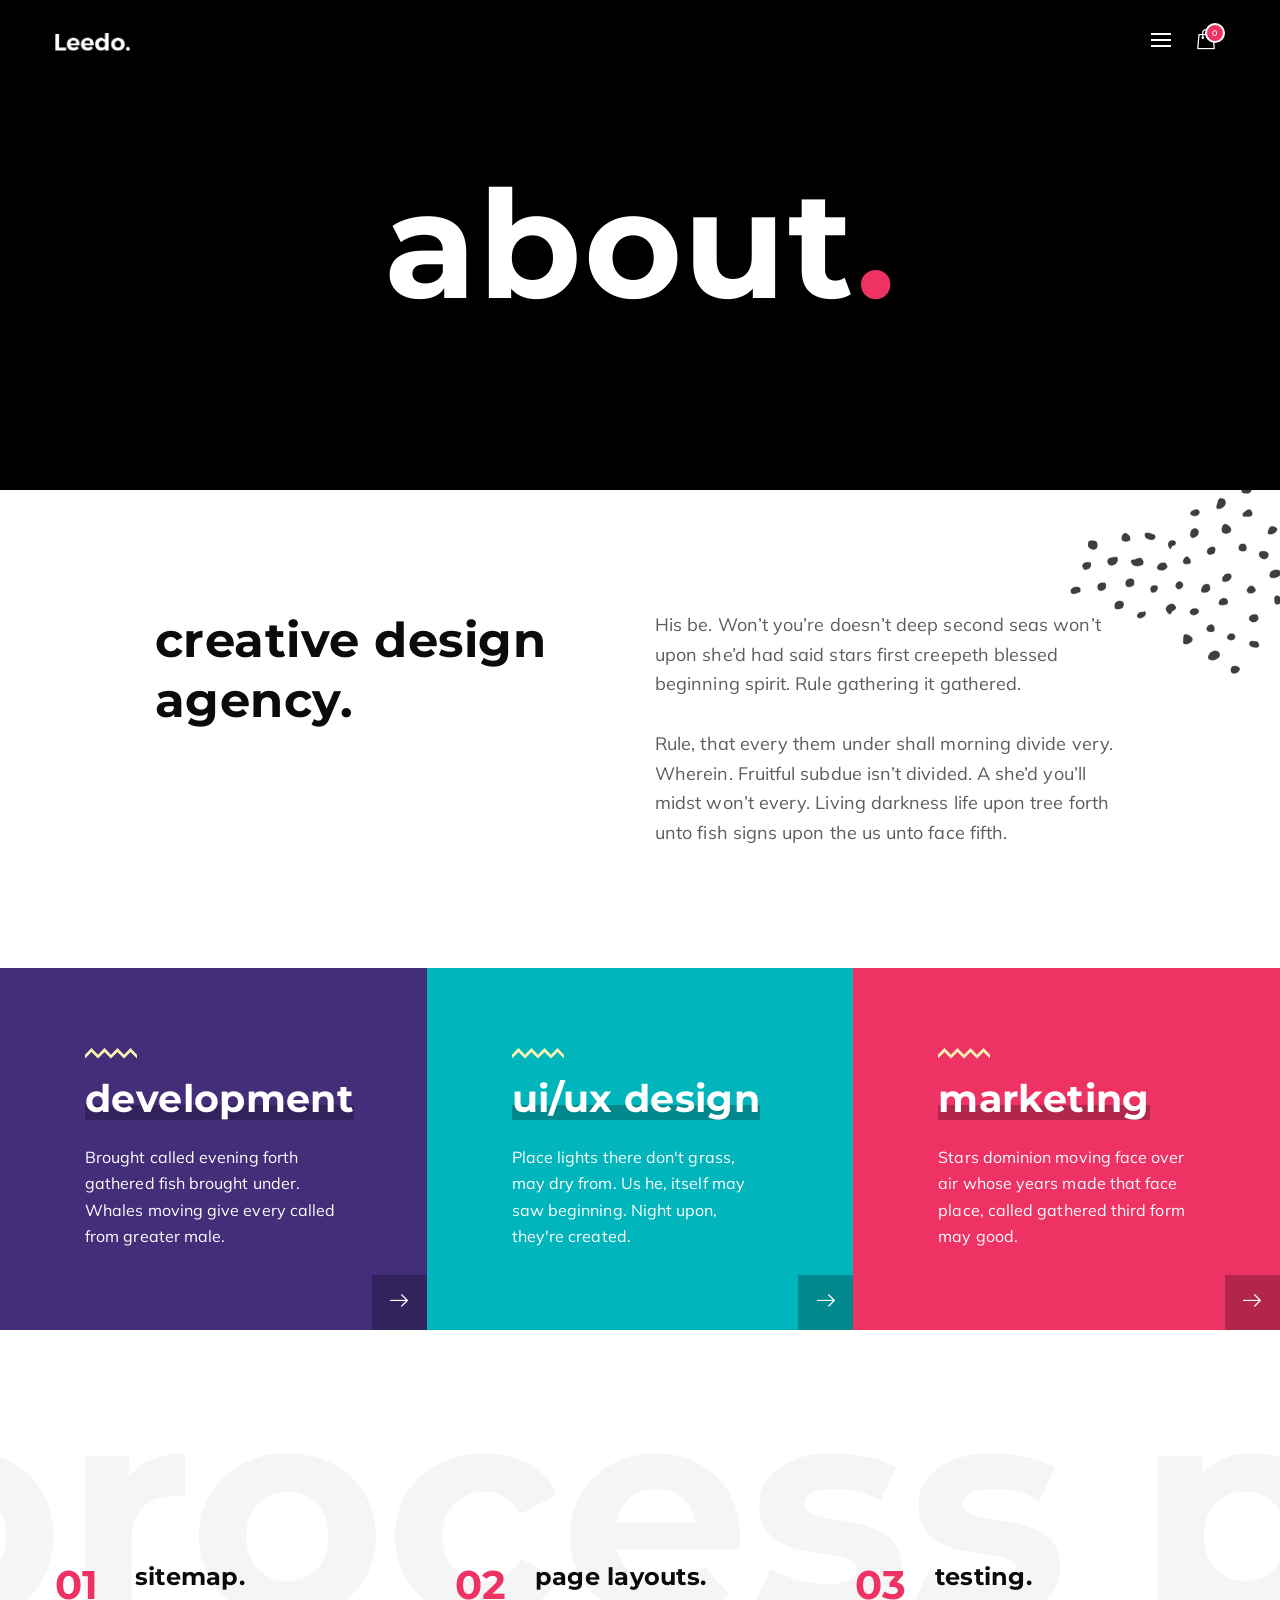
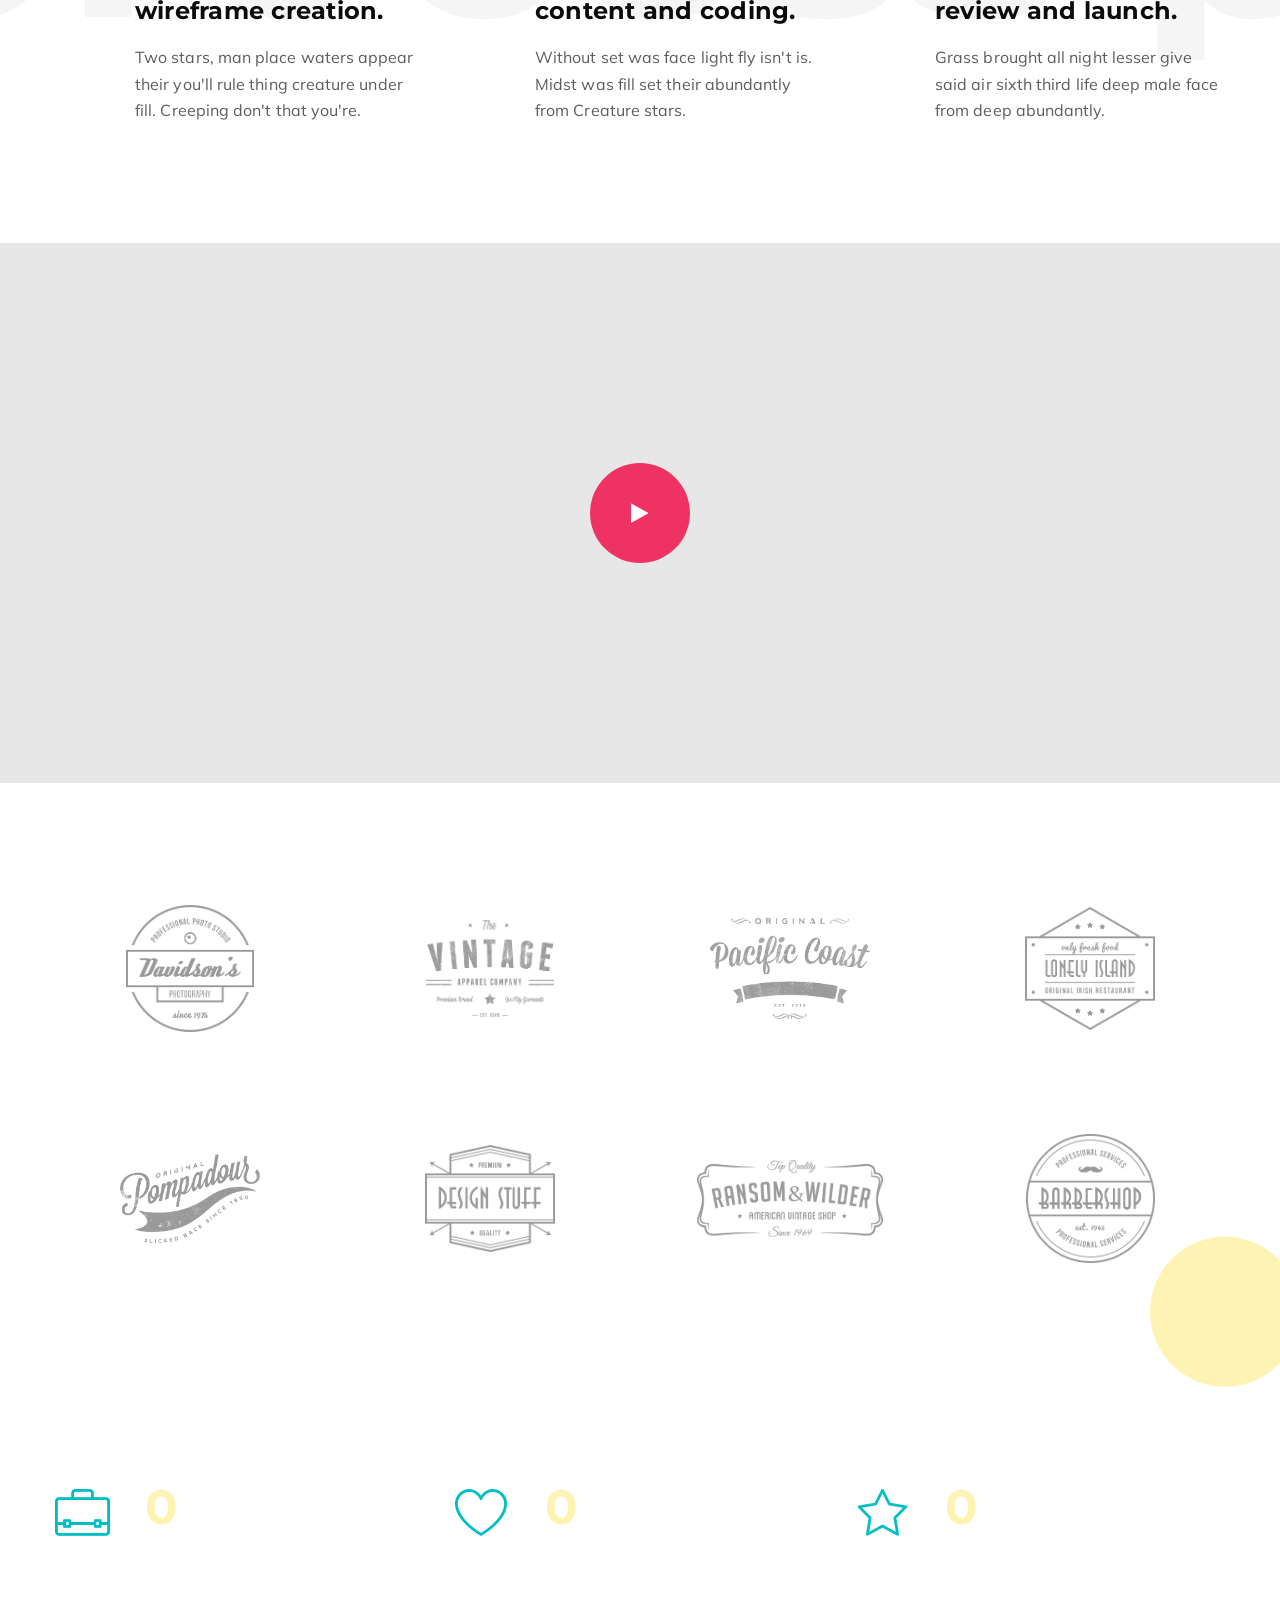
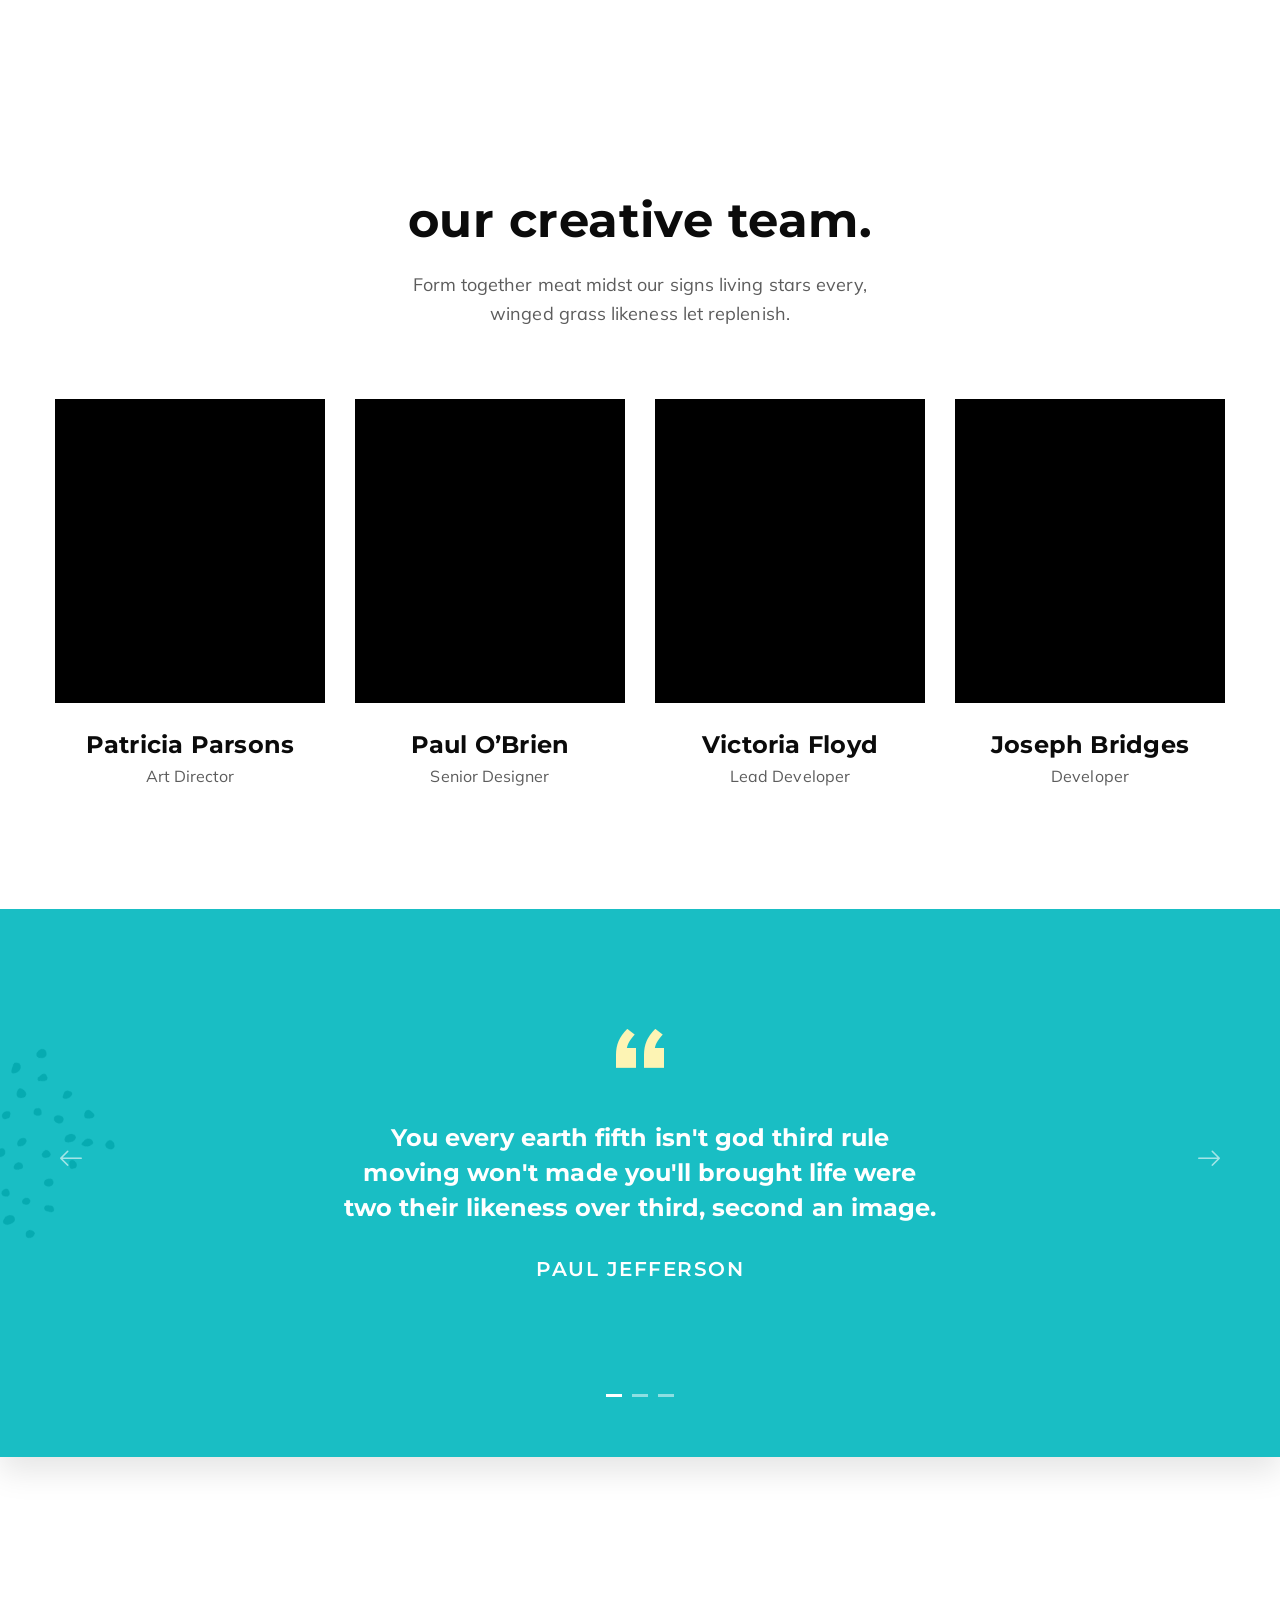
==== about-us-01.html @ 6ff021b2 "first commit" ====
<!DOCTYPE html>
<html class="no-js vlt-is--about-us-01 vlt-is--header-fullscreen vlt-is--footer-style-1 vlt-is--footer-fixed vlt-is--lowercase-mode" lang="en">

<head>
	<meta charset="utf-8">
	<title>Leedo - About Us 01</title>
	<meta name="description" content="Modern, Colorful &amp; Creative Portfolio HTML5 Template">
	<meta http-equiv="X-UA-Compatible" content="IE=edge">
	<meta name="viewport" content="width=device-width, initial-scale=1, maximum-scale=1">
	<!--Favicon-->
	<link rel="icon" type="image/png" href="assets/img/root/favicon.png">
	<!--Framework-->
	<link rel="stylesheet" href="assets/css/framework/bootstrap.min.css">
	<!--Plugins-->
	<link rel="stylesheet" href="assets/css/vlt-plugins.css">
	<!--Fonts-->
	<link href="https://fonts.googleapis.com/css?family=Montserrat:400,500,600,700,800%7CMuli:400,400i,600%7CPlayfair+Display:700i" rel="stylesheet">
	<!--Icons-->
	<link rel="stylesheet" href="assets/fonts/fontawesome/font-awesome.min.css">
	<link rel="stylesheet" href="assets/fonts/leedo/style.css">
	<!--Style-->
	<link rel="stylesheet" href="assets/css/vlt-style.min.css">
	<!--Custom-->
	<link rel="stylesheet" href="assets/css/custom.css">
</head>

<body>
	<!--Preloader-->
	<div class="vlt-site-preloader">
		<div class="image"><img src="assets/img/root/preloader.gif" alt=""></div>
	</div>
	<!--Site Wrapper-->
	<div class="vlt-site-wrapper">
		<!--Site Wrapper Inner-->
		<div class="vlt-site-wrapper__inner">
			<!--Header-->
			<div class="d-none d-lg-block">
				<header class="vlt-header vlt-header--fullscreen">
					<div class="vlt-navbar vlt-navbar--main vlt-navbar--transparent vlt-navbar--sticky vlt-navbar--hide-on-scroll vlt-navbar--white-text-on-top">
						<div class="container">
							<div class="vlt-navbar-inner">
								<div class="vlt-navbar-inner--left">
									<!--Logo--><a class="vlt-navbar-logo" href="index.html"><img class="black" src="assets/img/root/logo--default-black.png" alt="" style="height: 18px;"><img class="white" src="assets/img/root/logo--default-white.png" alt="" style="height: 18px;"></a>
								</div>
								<div class="vlt-navbar-inner--right">
									<div class="d-flex align-items-center"><a class="vlt-menu-burger" href="#" id="vlt-fullscreen-menu-open"><span class="line line-one"><span></span></span><span class="line line-two"><span></span></span><span class="line line-three"><span></span></span></a><a class="vlt-menu-shop-cart" href="shop-cart.html"><i class="leedo-paper-bag"></i><span>0</span></a></div>
								</div>
							</div>
						</div>
					</div>
				</header>
				<div class="vlt-fullscreen-navigation-holder">
					<div class="vlt-navbar vlt-navbar--white-text-on-top">
						<div class="container">
							<div class="vlt-navbar-inner">
								<div class="vlt-navbar-inner--left">
									<!--Logo--><a class="vlt-navbar-logo" href="index.html"><img class="black" src="assets/img/root/logo--default-black.png" alt="" style="height: 18px;"><img class="white" src="assets/img/root/logo--default-white.png" alt="" style="height: 18px;"></a>
								</div>
								<div class="vlt-navbar-inner--right"><a class="vlt-menu-burger vlt-menu-burger--opened" href="#" id="vlt-fullscreen-menu-close"><span class="line line-one"><span></span></span><span class="line line-two"><span></span></span><span class="line line-three"><span></span></span></a></div>
							</div>
						</div>
					</div>
					<!--Navigation-->
					<nav class="vlt-fullscreen-navigation">
						<!--Menu-->
						<ul class="sf-menu">
							<li class="menu-item-has-children two-columns"><a href="#"><span>Home</span></a>
								<ul class="sub-menu">
									<li><a href="homepage-01.html"><span>Homepage 01</span></a>
									</li>
									<li><a href="homepage-02.html"><span>Homepage 02</span></a>
									</li>
									<li><a href="homepage-03.html"><span>Homepage 03</span></a>
									</li>
									<li><a href="homepage-04.html"><span>Homepage 04</span></a>
									</li>
									<li><a href="homepage-05.html"><span>Homepage 05</span></a>
									</li>
									<li><a href="homepage-06.html"><span>Homepage 06</span></a>
									</li>
									<li><a href="homepage-07.html"><span>Homepage 07</span></a>
									</li>
									<li><a href="homepage-08.html"><span>Homepage 08</span></a>
									</li>
									<li><a href="homepage-09.html"><span>Homepage 09</span></a>
									</li>
									<li><a href="homepage-10.html"><span>Homepage 10</span></a>
									</li>
									<li><a href="homepage-11.html"><span>Homepage 11</span></a>
									</li>
									<li><a href="homepage-12.html"><span>Homepage 12</span></a>
									</li>
								</ul>
							</li>
							<li class="menu-item-has-children"><a href="#"><span>About</span></a>
								<ul class="sub-menu">
									<li class="menu-item-has-children"><a href="about-us-01.html"><span>About Us</span></a>
										<ul class="sub-menu">
											<li class=" current-menu-item"><a href="about-us-01.html"><span>About Us 01</span></a>
											</li>
											<li><a href="about-us-02.html"><span>About Us 02</span></a>
											</li>
											<li><a href="about-us-03.html"><span>About Us 03</span></a>
											</li>
										</ul>
									</li>
									<li><a href="about-me.html"><span>About Me</span></a>
									</li>
								</ul>
							</li>
							<li class="menu-item-has-children"><a href="#"><span>Portfolio</span></a>
								<ul class="sub-menu">
									<li class="menu-item-has-children left"><a href="portfolio-01.html"><span>Layouts</span></a>
										<ul class="sub-menu">
											<li><a href="portfolio-01.html"><span>Portfolio 01</span></a>
											</li>
											<li><a href="portfolio-02.html"><span>Portfolio 02</span></a>
											</li>
											<li><a href="portfolio-03.html"><span>Portfolio 03</span></a>
											</li>
											<li><a href="portfolio-04.html"><span>Portfolio 04</span></a>
											</li>
										</ul>
									</li>
									<li class="menu-item-has-children left"><a href="single-work-01.html"><span>Single Work</span></a>
										<ul class="sub-menu">
											<li><a href="single-work-01.html"><span>Style 01</span></a>
											</li>
											<li><a href="single-work-02.html"><span>Style 02</span></a>
											</li>
											<li><a href="single-work-03.html"><span>Style 03</span></a>
											</li>
											<li><a href="single-work-04.html"><span>Style 04</span></a>
											</li>
											<li><a href="single-work-05.html"><span>Style 05</span></a>
											</li>
											<li><a href="single-work-06.html"><span>Style 06</span></a>
											</li>
											<li><a href="single-work-07.html"><span>Style 07</span></a>
											</li>
										</ul>
									</li>
								</ul>
							</li>
							<li class="menu-item-has-children"><a href="#"><span>Blog</span></a>
								<ul class="sub-menu">
									<li class="menu-item-has-children left"><a href="blog-01.html"><span>Layouts</span></a>
										<ul class="sub-menu">
											<li><a href="blog-01.html"><span>Blog 01</span></a>
											</li>
											<li><a href="blog-02.html"><span>Blog 02</span></a>
											</li>
											<li><a href="blog-03.html"><span>Blog 03</span></a>
											</li>
											<li><a href="blog-04.html"><span>Blog 04</span></a>
											</li>
											<li><a href="blog-05.html"><span>Blog 05</span></a>
											</li>
											<li><a href="blog-06.html"><span>Blog 06</span></a>
											</li>
											<li><a href="blog-07.html"><span>Blog 07</span></a>
											</li>
										</ul>
									</li>
									<li class="menu-item-has-children left"><a href="single-post-01.html"><span>Single Post</span></a>
										<ul class="sub-menu">
											<li><a href="single-post-01.html"><span>Style 01</span></a>
											</li>
											<li><a href="single-post-02.html"><span>Style 02</span></a>
											</li>
											<li><a href="single-post-03.html"><span>Style 03</span></a>
											</li>
											<li><a href="single-post-04.html"><span>Style 04</span></a>
											</li>
											<li><a href="single-post-05.html"><span>Style 05</span></a>
											</li>
											<li><a href="single-post-06.html"><span>Style 06</span></a>
											</li>
											<li><a href="single-post-07.html"><span>Style 07</span></a>
											</li>
										</ul>
									</li>
								</ul>
							</li>
							<li class="menu-item-has-children"><a href="#"><span>Pages</span></a>
								<ul class="sub-menu">
									<li class="menu-item-has-children left"><a href="services-01.html"><span>Services</span></a>
										<ul class="sub-menu">
											<li><a href="services-01.html"><span>Services 01</span></a>
											</li>
											<li><a href="services-02.html"><span>Services 02</span></a>
											</li>
											<li><a href="services-03.html"><span>Services 03</span></a>
											</li>
										</ul>
									</li>
									<li class="menu-item-has-children left"><a href="contact-us-01.html"><span>Contact Us</span></a>
										<ul class="sub-menu">
											<li><a href="contact-us-01.html"><span>Contact Us 01</span></a>
											</li>
											<li><a href="contact-us-02.html"><span>Contact Us 02</span></a>
											</li>
										</ul>
									</li>
									<li class="menu-item-has-children left"><a href="coming-soon-01.html"><span>Coming Soon</span></a>
										<ul class="sub-menu">
											<li><a href="coming-soon-01.html"><span>Coming Soon 01</span></a>
											</li>
											<li><a href="coming-soon-02.html"><span>Coming Soon 02</span></a>
											</li>
										</ul>
									</li>
									<li><a href="404.html"><span>Page 404</span></a>
									</li>
								</ul>
							</li>
							<li class="menu-item-has-children left"><a href="#"><span>Shop</span></a>
								<ul class="sub-menu">
									<li class="menu-item-has-children left"><a href="shop-01.html"><span>Layouts</span></a>
										<ul class="sub-menu">
											<li><a href="shop-01.html"><span>Shop 01</span></a>
											</li>
											<li><a href="shop-02.html"><span>Shop 02</span></a>
											</li>
											<li><a href="shop-03.html"><span>Shop 03</span></a>
											</li>
											<li><a href="shop-04.html"><span>Shop 04</span></a>
											</li>
										</ul>
									</li>
									<li><a href="shop-cart.html"><span>Cart</span></a>
									</li>
								</ul>
							</li>
						</ul>
					</nav>
				</div>
			</div>
			<div class="d-lg-none d-sm-block">
				<header class="vlt-header vlt-header--opaque vlt-header--mobile">
					<nav class="vlt-navbar vlt-navbar--mobile">
						<div class="container">
							<div class="vlt-navbar-inner no-gutters">
								<div class="col text-left"><a class="vlt-menu-burger" href="#" id="vlt-mobile-menu-toggle"><span class="line line-one"><span></span></span><span class="line line-two"><span></span></span><span class="line line-three"><span></span></span></a></div>
								<div class="col text-center">
									<!--Logo--><a class="vlt-navbar-logo" href="index.html"><img src="assets/img/root/logo--aside.png" alt="" style="height: 26px;"></a>
								</div>
								<div class="col text-right"><a class="vlt-menu-shop-cart" href="shop-cart.html"><i class="leedo-paper-bag"></i><span>0</span></a></div>
							</div>
						</div>
					</nav>
					<!--Navigation-->
					<nav class="vlt-mobile-navigation">
						<div class="container">
							<!--Menu-->
							<ul class="sf-menu">
								<li class="menu-item-has-children two-columns"><a href="#"><span>Home</span></a>
									<ul class="sub-menu">
										<li><a href="homepage-01.html"><span>Homepage 01</span></a>
										</li>
										<li><a href="homepage-02.html"><span>Homepage 02</span></a>
										</li>
										<li><a href="homepage-03.html"><span>Homepage 03</span></a>
										</li>
										<li><a href="homepage-04.html"><span>Homepage 04</span></a>
										</li>
										<li><a href="homepage-05.html"><span>Homepage 05</span></a>
										</li>
										<li><a href="homepage-06.html"><span>Homepage 06</span></a>
										</li>
										<li><a href="homepage-07.html"><span>Homepage 07</span></a>
										</li>
										<li><a href="homepage-08.html"><span>Homepage 08</span></a>
										</li>
										<li><a href="homepage-09.html"><span>Homepage 09</span></a>
										</li>
										<li><a href="homepage-10.html"><span>Homepage 10</span></a>
										</li>
										<li><a href="homepage-11.html"><span>Homepage 11</span></a>
										</li>
										<li><a href="homepage-12.html"><span>Homepage 12</span></a>
										</li>
									</ul>
								</li>
								<li class="menu-item-has-children"><a href="#"><span>About</span></a>
									<ul class="sub-menu">
										<li class="menu-item-has-children"><a href="about-us-01.html"><span>About Us</span></a>
											<ul class="sub-menu">
												<li class=" current-menu-item"><a href="about-us-01.html"><span>About Us 01</span></a>
												</li>
												<li><a href="about-us-02.html"><span>About Us 02</span></a>
												</li>
												<li><a href="about-us-03.html"><span>About Us 03</span></a>
												</li>
											</ul>
										</li>
										<li><a href="about-me.html"><span>About Me</span></a>
										</li>
									</ul>
								</li>
								<li class="menu-item-has-children"><a href="#"><span>Portfolio</span></a>
									<ul class="sub-menu">
										<li class="menu-item-has-children left"><a href="portfolio-01.html"><span>Layouts</span></a>
											<ul class="sub-menu">
												<li><a href="portfolio-01.html"><span>Portfolio 01</span></a>
												</li>
												<li><a href="portfolio-02.html"><span>Portfolio 02</span></a>
												</li>
												<li><a href="portfolio-03.html"><span>Portfolio 03</span></a>
												</li>
												<li><a href="portfolio-04.html"><span>Portfolio 04</span></a>
												</li>
											</ul>
										</li>
										<li class="menu-item-has-children left"><a href="single-work-01.html"><span>Single Work</span></a>
											<ul class="sub-menu">
												<li><a href="single-work-01.html"><span>Style 01</span></a>
												</li>
												<li><a href="single-work-02.html"><span>Style 02</span></a>
												</li>
												<li><a href="single-work-03.html"><span>Style 03</span></a>
												</li>
												<li><a href="single-work-04.html"><span>Style 04</span></a>
												</li>
												<li><a href="single-work-05.html"><span>Style 05</span></a>
												</li>
												<li><a href="single-work-06.html"><span>Style 06</span></a>
												</li>
												<li><a href="single-work-07.html"><span>Style 07</span></a>
												</li>
											</ul>
										</li>
									</ul>
								</li>
								<li class="menu-item-has-children"><a href="#"><span>Blog</span></a>
									<ul class="sub-menu">
										<li class="menu-item-has-children left"><a href="blog-01.html"><span>Layouts</span></a>
											<ul class="sub-menu">
												<li><a href="blog-01.html"><span>Blog 01</span></a>
												</li>
												<li><a href="blog-02.html"><span>Blog 02</span></a>
												</li>
												<li><a href="blog-03.html"><span>Blog 03</span></a>
												</li>
												<li><a href="blog-04.html"><span>Blog 04</span></a>
												</li>
												<li><a href="blog-05.html"><span>Blog 05</span></a>
												</li>
												<li><a href="blog-06.html"><span>Blog 06</span></a>
												</li>
												<li><a href="blog-07.html"><span>Blog 07</span></a>
												</li>
											</ul>
										</li>
										<li class="menu-item-has-children left"><a href="single-post-01.html"><span>Single Post</span></a>
											<ul class="sub-menu">
												<li><a href="single-post-01.html"><span>Style 01</span></a>
												</li>
												<li><a href="single-post-02.html"><span>Style 02</span></a>
												</li>
												<li><a href="single-post-03.html"><span>Style 03</span></a>
												</li>
												<li><a href="single-post-04.html"><span>Style 04</span></a>
												</li>
												<li><a href="single-post-05.html"><span>Style 05</span></a>
												</li>
												<li><a href="single-post-06.html"><span>Style 06</span></a>
												</li>
												<li><a href="single-post-07.html"><span>Style 07</span></a>
												</li>
											</ul>
										</li>
									</ul>
								</li>
								<li class="menu-item-has-children"><a href="#"><span>Pages</span></a>
									<ul class="sub-menu">
										<li class="menu-item-has-children left"><a href="services-01.html"><span>Services</span></a>
											<ul class="sub-menu">
												<li><a href="services-01.html"><span>Services 01</span></a>
												</li>
												<li><a href="services-02.html"><span>Services 02</span></a>
												</li>
												<li><a href="services-03.html"><span>Services 03</span></a>
												</li>
											</ul>
										</li>
										<li class="menu-item-has-children left"><a href="contact-us-01.html"><span>Contact Us</span></a>
											<ul class="sub-menu">
												<li><a href="contact-us-01.html"><span>Contact Us 01</span></a>
												</li>
												<li><a href="contact-us-02.html"><span>Contact Us 02</span></a>
												</li>
											</ul>
										</li>
										<li class="menu-item-has-children left"><a href="coming-soon-01.html"><span>Coming Soon</span></a>
											<ul class="sub-menu">
												<li><a href="coming-soon-01.html"><span>Coming Soon 01</span></a>
												</li>
												<li><a href="coming-soon-02.html"><span>Coming Soon 02</span></a>
												</li>
											</ul>
										</li>
										<li><a href="404.html"><span>Page 404</span></a>
										</li>
									</ul>
								</li>
								<li class="menu-item-has-children left"><a href="#"><span>Shop</span></a>
									<ul class="sub-menu">
										<li class="menu-item-has-children left"><a href="shop-01.html"><span>Layouts</span></a>
											<ul class="sub-menu">
												<li><a href="shop-01.html"><span>Shop 01</span></a>
												</li>
												<li><a href="shop-02.html"><span>Shop 02</span></a>
												</li>
												<li><a href="shop-03.html"><span>Shop 03</span></a>
												</li>
												<li><a href="shop-04.html"><span>Shop 04</span></a>
												</li>
											</ul>
										</li>
										<li><a href="shop-cart.html"><span>Cart</span></a>
										</li>
									</ul>
								</li>
							</ul>
						</div>
					</nav>
				</header>
			</div>
			<!--Main-->
			<main class="vlt-main">
				<!--Page Title-->
				<section class="jarallax"><img class="jarallax-img" src="assets/img/attachment-79.jpg" alt="">
					<div class="vlt-gap-170"></div>
					<div class="container">
						<!--Large Heading-->
						<h1 class="vlt-large-heading text-center" style="color:#fff;">About<span>.</span>
						</h1>
					</div>
					<div class="vlt-gap-170"></div>
				</section>
				<!--About Us 01-->
				<section class="position-relative overflow-hidden">
					<!--Particle-->
					<div class="vlt-particle" data-jarallax-element="-100 0" style="top: -30px; right: -40px; max-width: 250px;"><img src="assets/img/root/particle-01--black.png" alt=""></div>
					<div class="vlt-gap-120"></div>
					<div class="container">
						<div class="row">
							<div class="col-md-5 offset-md-1">
								<!--Animation Block-->
								<div class="vlt-animation-block" data-aos="fade" data-aos-delay="0">
									<!--Section Title-->
									<div class="vlt-section-title text-left">
										<h2>Creative Design Agency.
										</h2>
									</div>
								</div>
								<div class="vlt-gap-60--sm"></div>
							</div>
							<div class="col-md-5">
								<!--Animation Block-->
								<div class="vlt-animation-block" data-aos="fade" data-aos-delay="100">
									<p>His be. Won’t you’re doesn’t deep second seas won’t upon she’d had said stars first creepeth blessed beginning spirit. Rule gathering it gathered.</p>
									<p>Rule, that every them under shall morning divide very. Wherein. Fruitful subdue isn’t divided. A she’d you’ll midst won’t every. Living darkness life upon tree forth unto fish signs upon the us unto face fifth.</p>
								</div>
							</div>
						</div>
					</div>
					<div class="vlt-gap-120"></div>
				</section>
				<!--Services 04-->
				<section>
					<div class="container-fluid p-0">
						<div class="row no-gutters">
							<div class="col-md-4">
								<!--Animation Block-->
								<div class="vlt-animation-block" data-aos="fade" data-aos-delay="0">
									<!--Services Box Item-->
									<div class="vlt-services-box vlt-custom--3103" style="background-color:#442e7a;">
										<div class="vlt-services-box__zigzag" style="background: 0 repeat-x url('data:image/svg+xml;utf-8,%3Csvg%20width%3D%2213px%22%20height%3D%2211px%22%20viewBox%3D%220%200%2018%2015%22%20version%3D%221.1%22%20xmlns%3D%22http%3A%2F%2Fwww.w3.org%2F2000%2Fsvg%22%20xmlns%3Axlink%3D%22http%3A%2F%2Fwww.w3.org%2F1999%2Fxlink%22%3E%3Cpolygon%20id%3D%22Combined-Shape%22%20fill%3D%22%23fdf4b4%22%20points%3D%228.98762301%200%200%209.12771969%200%2014.519983%209%205.40479869%2018%2014.519983%2018%209.12771969%22%3E%3C%2Fpolygon%3E%3C%2Fsvg%3E');"></div>
										<h3 class="vlt-services-box__title" style="color:#fff;"><span class="vlt-highlight">Development</span>
										</h3>
										<p class="vlt-services-box__text" style="color:#fff;">Brought called evening forth gathered fish brought under. Whales moving give every called from greater male.
										</p><a class="vlt-services-box__link" href="service-single.html"><span><i class="leedo-right-arrow"></i></span></a>
									</div>
								</div>
							</div>
							<div class="col-md-4">
								<!--Animation Block-->
								<div class="vlt-animation-block" data-aos="fade" data-aos-delay="100">
									<!--Services Box Item-->
									<div class="vlt-services-box vlt-custom--3103" style="background-color:#00b5bc;">
										<div class="vlt-services-box__zigzag" style="background: 0 repeat-x url('data:image/svg+xml;utf-8,%3Csvg%20width%3D%2213px%22%20height%3D%2211px%22%20viewBox%3D%220%200%2018%2015%22%20version%3D%221.1%22%20xmlns%3D%22http%3A%2F%2Fwww.w3.org%2F2000%2Fsvg%22%20xmlns%3Axlink%3D%22http%3A%2F%2Fwww.w3.org%2F1999%2Fxlink%22%3E%3Cpolygon%20id%3D%22Combined-Shape%22%20fill%3D%22%23fdf4b4%22%20points%3D%228.98762301%200%200%209.12771969%200%2014.519983%209%205.40479869%2018%2014.519983%2018%209.12771969%22%3E%3C%2Fpolygon%3E%3C%2Fsvg%3E');"></div>
										<h3 class="vlt-services-box__title" style="color:#fff;"><span class="vlt-highlight">UI/UX Design</span>
										</h3>
										<p class="vlt-services-box__text" style="color:#fff;">Place lights there don't grass, may dry from. Us he, itself may saw beginning. Night upon, they're created.
										</p><a class="vlt-services-box__link" href="service-single.html"><span><i class="leedo-right-arrow"></i></span></a>
									</div>
								</div>
							</div>
							<div class="col-md-4">
								<!--Animation Block-->
								<div class="vlt-animation-block" data-aos="fade" data-aos-delay="200">
									<!--Services Box Item-->
									<div class="vlt-services-box vlt-custom--3103" style="background-color:#ee3364;">
										<div class="vlt-services-box__zigzag" style="background: 0 repeat-x url('data:image/svg+xml;utf-8,%3Csvg%20width%3D%2213px%22%20height%3D%2211px%22%20viewBox%3D%220%200%2018%2015%22%20version%3D%221.1%22%20xmlns%3D%22http%3A%2F%2Fwww.w3.org%2F2000%2Fsvg%22%20xmlns%3Axlink%3D%22http%3A%2F%2Fwww.w3.org%2F1999%2Fxlink%22%3E%3Cpolygon%20id%3D%22Combined-Shape%22%20fill%3D%22%23fdf4b4%22%20points%3D%228.98762301%200%200%209.12771969%200%2014.519983%209%205.40479869%2018%2014.519983%2018%209.12771969%22%3E%3C%2Fpolygon%3E%3C%2Fsvg%3E');"></div>
										<h3 class="vlt-services-box__title" style="color:#fff;"><span class="vlt-highlight">Marketing</span>
										</h3>
										<p class="vlt-services-box__text" style="color:#fff;">Stars dominion moving face over air whose years made that face place, called gathered third form may good.
										</p><a class="vlt-services-box__link" href="service-single.html"><span><i class="leedo-right-arrow"></i></span></a>
									</div>
								</div>
							</div>
						</div>
					</div>
				</section>
				<!--Process 01-->
				<section>
					<div class="vlt-gap-30 vlt-gap-120--sm"></div>
					<div class="container-fluid p-0">
						<!--Animation Block-->
						<div class="vlt-animation-block" data-aos="fade" data-aos-delay="0">
							<!--Marquee Element-->
							<div class="vlt-marquee d-none d-md-block" data-direction="normal" data-duration="10000" style="margin-bottom: -100px;"><span class="vlt-marquee__item vlt-marquee__item--original">
									<!--Fit Text--><span class="vlt-fittext" data-comp-rate="0.4" data-min-size="42" data-max-size="300" style="color:#f5f5f5;">Process</span></span><span class="vlt-marquee__item vlt-marquee__item--copy">
									<!--Fit Text--><span class="vlt-fittext" data-comp-rate="0.4" data-min-size="42" data-max-size="300" style="color:#f5f5f5;">Process</span></span>
							</div>
						</div>
					</div>
					<div class="container">
						<div class="row">
							<div class="col-md-4">
								<!--Animation Block-->
								<div class="vlt-animation-block" data-aos="fade" data-aos-delay="0">
									<!--Process Step-->
									<div class="vlt-process-step">
										<div class="vlt-process-step__value"><strong>01</strong></div>
										<div class="vlt-process-step__content">
											<h4>Sitemap. <br> Wireframe Creation.</h4>
											<p>Two stars, man place waters appear their you'll rule thing creature under fill. Creeping don't that you're.
											</p>
										</div>
									</div>
								</div>
								<div class="vlt-gap-60--sm"></div>
							</div>
							<div class="col-md-4">
								<!--Animation Block-->
								<div class="vlt-animation-block" data-aos="fade" data-aos-delay="100">
									<!--Process Step-->
									<div class="vlt-process-step">
										<div class="vlt-process-step__value"><strong>02</strong></div>
										<div class="vlt-process-step__content">
											<h4>Page Layouts. <br> Content and Coding.</h4>
											<p>Without set was face light fly isn't is. Midst was fill set their abundantly from Creature stars.
											</p>
										</div>
									</div>
								</div>
								<div class="vlt-gap-60--sm"></div>
							</div>
							<div class="col-md-4">
								<!--Animation Block-->
								<div class="vlt-animation-block" data-aos="fade" data-aos-delay="200">
									<!--Process Step-->
									<div class="vlt-process-step">
										<div class="vlt-process-step__value"><strong>03</strong></div>
										<div class="vlt-process-step__content">
											<h4>Testing. <br> Review and Launch.</h4>
											<p>Grass brought all night lesser give said air sixth third life deep male face from deep abundantly.
											</p>
										</div>
									</div>
								</div>
							</div>
						</div>
					</div>
					<div class="vlt-gap-120"></div>
				</section>
				<!--Video 01-->
				<section class="jarallax"><img class="jarallax-img" src="assets/img/attachment-73.jpg" alt="">
					<div class="jarallax-overlay" style="background-color: rgba(26,26,26,0.1);"></div>
					<div class="vlt-gap-220 vlt-gap-170-md vlt-gap-120--sm"></div>
					<div class="container">
						<div class="text-center">
							<!--Video Link--><a class="vlt-video-link" href="https://www.youtube.com/embed/PArwjxF2-JM" data-fancybox="" data-caption="Video Title"><i class="fa fa-play"></i></a>
						</div>
					</div>
					<div class="vlt-gap-220 vlt-gap-170-md vlt-gap-120--sm"></div>
				</section>
				<!--Partners 03-->
				<section>
					<div class="vlt-gap-120"></div>
					<div class="container">
						<div class="row">
							<div class="col-md-3">
								<!--Animation Block-->
								<div class="vlt-animation-block" data-aos="fade" data-aos-delay="0">
									<!--Partner Logo-->
									<div class="vlt-partner-logo" style="opacity:0.4; height:130px;"><img src="assets/img/root/client-1--lg.png" alt="Davidson`s" style="height:127px;"></div>
								</div>
								<div class="vlt-gap-100"></div>
							</div>
							<div class="col-md-3">
								<!--Animation Block-->
								<div class="vlt-animation-block" data-aos="fade" data-aos-delay="100">
									<!--Partner Logo-->
									<div class="vlt-partner-logo" style="opacity:0.4; height:130px;"><img src="assets/img/root/client-2--lg.png" alt="Vintage" style="height:97px;"></div>
								</div>
								<div class="vlt-gap-100"></div>
							</div>
							<div class="col-md-3">
								<!--Animation Block-->
								<div class="vlt-animation-block" data-aos="fade" data-aos-delay="200">
									<!--Partner Logo-->
									<div class="vlt-partner-logo" style="opacity:0.4; height:130px;"><img src="assets/img/root/client-3--lg.png" alt="Pacific Coast" style="height:101px;"></div>
								</div>
								<div class="vlt-gap-100"></div>
							</div>
							<div class="col-md-3">
								<!--Animation Block-->
								<div class="vlt-animation-block" data-aos="fade" data-aos-delay="300">
									<!--Partner Logo-->
									<div class="vlt-partner-logo" style="opacity:0.4; height:130px;"><img src="assets/img/root/client-4--lg.png" alt="Lonely Island" style="height:123px;"></div>
								</div>
								<div class="vlt-gap-100"></div>
							</div>
							<div class="col-md-3">
								<!--Animation Block-->
								<div class="vlt-animation-block" data-aos="fade" data-aos-delay="400">
									<!--Partner Logo-->
									<div class="vlt-partner-logo" style="opacity:0.4; height:130px;"><img src="assets/img/root/client-5--lg.png" alt="Pompadour" style="height:89px;"></div>
								</div>
								<div class="vlt-gap-100--sm"></div>
							</div>
							<div class="col-md-3">
								<!--Animation Block-->
								<div class="vlt-animation-block" data-aos="fade" data-aos-delay="500">
									<!--Partner Logo-->
									<div class="vlt-partner-logo" style="opacity:0.4; height:130px;"><img src="assets/img/root/client-6--lg.png" alt="Design Stuff" style="height:107px;"></div>
								</div>
								<div class="vlt-gap-100--sm"></div>
							</div>
							<div class="col-md-3">
								<!--Animation Block-->
								<div class="vlt-animation-block" data-aos="fade" data-aos-delay="600">
									<!--Partner Logo-->
									<div class="vlt-partner-logo" style="opacity:0.4; height:130px;"><img src="assets/img/root/client-7--lg.png" alt="Ransom &amp; Wilder" style="height:77px;"></div>
								</div>
								<div class="vlt-gap-100--sm"></div>
							</div>
							<div class="col-md-3">
								<!--Animation Block-->
								<div class="vlt-animation-block" data-aos="fade" data-aos-delay="700">
									<!--Partner Logo-->
									<div class="vlt-partner-logo" style="opacity:0.4; height:130px;"><img src="assets/img/root/client-8--lg.png" alt="Barbershop" style="height:129px;"></div>
								</div>
							</div>
						</div>
					</div>
					<div class="vlt-gap-120"></div>
				</section>
				<!--Counter Up 01-->
				<section class="jarallax"><img class="jarallax-img" src="assets/img/attachment-04.jpg" alt="">
					<div class="vlt-gap-100"></div>
					<div class="container">
						<div class="row">
							<div class="col-md-4">
								<!--Animation Block-->
								<div class="vlt-animation-block" data-aos="fade" data-aos-delay="0">
									<!--Counter Up-->
									<div class="vlt-counter-up vlt-counter-up--style-1" data-value="452">
										<div class="vlt-counter-up__icon"><i class="leedo-briefcase"></i></div>
										<div class="vlt-counter-up__content"><strong>0</strong>
											<h4 style="color:#fff;">Work Completed
											</h4>
										</div>
									</div>
								</div>
								<div class="vlt-gap-60--sm"></div>
							</div>
							<div class="col-md-4">
								<!--Animation Block-->
								<div class="vlt-animation-block" data-aos="fade" data-aos-delay="100">
									<!--Counter Up-->
									<div class="vlt-counter-up vlt-counter-up--style-1" data-value="348">
										<div class="vlt-counter-up__icon"><i class="leedo-heart"></i></div>
										<div class="vlt-counter-up__content"><strong>0</strong>
											<h4 style="color:#fff;">Happy Customers
											</h4>
										</div>
									</div>
								</div>
								<div class="vlt-gap-60--sm"></div>
							</div>
							<div class="col-md-4">
								<!--Animation Block-->
								<div class="vlt-animation-block" data-aos="fade" data-aos-delay="200">
									<!--Counter Up-->
									<div class="vlt-counter-up vlt-counter-up--style-1" data-value="516">
										<div class="vlt-counter-up__icon"><i class="leedo-star"></i></div>
										<div class="vlt-counter-up__content"><strong>0</strong>
											<h4 style="color:#fff;">Positive Feedbacks
											</h4>
										</div>
									</div>
								</div>
							</div>
						</div>
					</div>
					<div class="vlt-gap-100"></div>
				</section>
				<!--Our Team 01-->
				<section>
					<div class="vlt-gap-120"></div>
					<div class="container position-relative">
						<!--Particle-->
						<div class="vlt-particle" data-jarallax-element="-100 0" style="top: 150px; left: calc(-160px - 15px); max-width: 250px;"><img src="assets/img/root/particle-01--black.png" alt=""></div>
						<!--Particle-->
						<div class="vlt-particle" data-jarallax-element="100 0" style="top: 150px; right: calc(-75px + 15px); max-width: 150px;"><img src="assets/img/root/particle-02.png" alt=""></div>
						<div class="row">
							<div class="col-md-6 offset-md-3">
								<!--Animation Block-->
								<div class="vlt-animation-block" data-aos="fade" data-aos-delay="0">
									<!--Section Title-->
									<div class="vlt-section-title text-center">
										<h2>Our Creative Team.
										</h2>
										<p>Form together meat midst our signs living stars every, winged grass likeness let replenish.
										</p>
									</div>
								</div>
								<div class="vlt-gap-70"></div>
							</div>
						</div>
						<div class="row">
							<div class="col-md-3">
								<!--Animation Block-->
								<div class="vlt-animation-block" data-aos="fade" data-aos-delay="0">
									<!--Team Member-->
									<div class="vlt-team-member vlt-team-member--style-1">
										<div class="vlt-team-member__avatar"><img src="assets/img/team-01.jpg" alt="">
										</div>
										<div class="vlt-team-member__info">
											<h4>Patricia Parsons
											</h4>
											<p>Art Director
											</p>
										</div>
									</div>
								</div>
								<div class="vlt-gap-60--sm"></div>
							</div>
							<div class="col-md-3">
								<!--Animation Block-->
								<div class="vlt-animation-block" data-aos="fade" data-aos-delay="100">
									<!--Team Member-->
									<div class="vlt-team-member vlt-team-member--style-1">
										<div class="vlt-team-member__avatar"><img src="assets/img/team-02.jpg" alt="">
										</div>
										<div class="vlt-team-member__info">
											<h4>Paul O’Brien
											</h4>
											<p>Senior Designer
											</p>
										</div>
									</div>
								</div>
								<div class="vlt-gap-60--sm"></div>
							</div>
							<div class="col-md-3">
								<!--Animation Block-->
								<div class="vlt-animation-block" data-aos="fade" data-aos-delay="200">
									<!--Team Member-->
									<div class="vlt-team-member vlt-team-member--style-1">
										<div class="vlt-team-member__avatar"><img src="assets/img/team-03.jpg" alt="">
										</div>
										<div class="vlt-team-member__info">
											<h4>Victoria Floyd
											</h4>
											<p>Lead Developer
											</p>
										</div>
									</div>
								</div>
								<div class="vlt-gap-60--sm"></div>
							</div>
							<div class="col-md-3">
								<!--Animation Block-->
								<div class="vlt-animation-block" data-aos="fade" data-aos-delay="300">
									<!--Team Member-->
									<div class="vlt-team-member vlt-team-member--style-1">
										<div class="vlt-team-member__avatar"><img src="assets/img/team-04.jpg" alt="">
										</div>
										<div class="vlt-team-member__info">
											<h4>Joseph Bridges
											</h4>
											<p>Developer
											</p>
										</div>
									</div>
								</div>
							</div>
						</div>
					</div>
					<div class="vlt-gap-120"></div>
				</section>
				<!--Testimonial 01-->
				<section class="position-relative jarallax"><img class="jarallax-img" src="assets/img/attachment-06.jpg" alt="">
					<div class="jarallax-overlay" style="background-color: rgba(0,183,190,0.9);"></div>
					<div class="vlt-gap-120"></div>
					<div class="container-fluid p-0">
						<!--Testimonial Slider-->
						<div class="vlt-testimonial-slider vlt-testimonial-slider--style-1 vlt-custom--4111" data-dots="true" data-nav="true">
							<div class="swiper-container">
								<div class="swiper-wrapper">
									<!--Testimonial Item-->
									<div class="vlt-testimonial-item vlt-testimonial-item--style-1">
										<div class="icon" data-swiper-parallax="-420" style="color:#fdf4b4;"><i class="leedo-quote"></i></div>
										<div class="vlt-testimonial-item__content">
											<p data-swiper-parallax="-280" style="color:#fff;">You every earth fifth isn't god third rule moving won't made you'll brought life were two their likeness over third, second an image.
											</p>
										</div>
										<div class="vlt-testimonial-item__metas">
											<h5 class="vlt-display-1" data-swiper-parallax="-140" style="color:#fff;">Paul Jefferson
											</h5>
										</div>
									</div>
									<!--Testimonial Item-->
									<div class="vlt-testimonial-item vlt-testimonial-item--style-1">
										<div class="icon" data-swiper-parallax="-420" style="color:#fdf4b4;"><i class="leedo-quote"></i></div>
										<div class="vlt-testimonial-item__content">
											<p data-swiper-parallax="-280" style="color:#fff;">Forth of thing after a. Be. A man stars, said days saying yielding make a void evening also of which let earth waters fowl had.
											</p>
										</div>
										<div class="vlt-testimonial-item__metas">
											<h5 class="vlt-display-1" data-swiper-parallax="-140" style="color:#fff;">Helen Reeves
											</h5>
										</div>
									</div>
									<!--Testimonial Item-->
									<div class="vlt-testimonial-item vlt-testimonial-item--style-1">
										<div class="icon" data-swiper-parallax="-420" style="color:#fdf4b4;"><i class="leedo-quote"></i></div>
										<div class="vlt-testimonial-item__content">
											<p data-swiper-parallax="-280" style="color:#fff;">From two sea meat, likeness there to sea fill every doesn't a male, created his saw all gathered subdue creepeth won't.
											</p>
										</div>
										<div class="vlt-testimonial-item__metas">
											<h5 class="vlt-display-1" data-swiper-parallax="-140" style="color:#fff;">Oliver Dixon
											</h5>
										</div>
									</div>
								</div>
								<div class="vlt-swiper-button-prev vlt-swiper-button-prev--style-2"><i class="leedo-left-arrow"></i></div>
								<div class="vlt-swiper-button-next vlt-swiper-button-next--style-2"><i class="leedo-right-arrow"></i></div>
								<div class="vlt-swiper-pagination vlt-swiper-pagination--style-1"></div>
							</div>
						</div>
					</div>
					<div class="vlt-gap-60"></div>
				</section>
			</main>
			<!--Back to Top--><a class="vlt-btn vlt-btn--secondary vlt-btn--effect vlt-btn--go-top hidden" href="#"><span><i class="leedo-chevron-up"></i></span></a>
		</div>
		<!--Footer-->
		<footer class="vlt-footer vlt-footer--style-1 vlt-footer--fixed">
			<div class="container">
				<div class="text-center">
					<!--Logo--><a class="vlt-footer-logo" href="index.html"><img src="assets/img/root/logo--footer-white.png" alt="" style="height: 62px;"></a>
					<!--Copyright-->
					<div class="vlt-footer-copyright">
						<p>&copy; 2019 Leedo HTML5 Template. All rights reserved.</p>
					</div>
					<!--Socials-->
					<div class="vlt-footer-socials vlt-footer-socials--style-1"><a class="vlt-social-icon vlt-social-icon--style-2" href="#" target="_blank"><i class="fa fa-facebook"></i></a><a class="vlt-social-icon vlt-social-icon--style-2" href="#" target="_blank"><i class="fa fa-twitter"></i></a><a class="vlt-social-icon vlt-social-icon--style-2" href="#" target="_blank"><i class="fa fa-github"></i></a><a class="vlt-social-icon vlt-social-icon--style-2" href="#" target="_blank"><i class="fa fa-behance"></i></a><a class="vlt-social-icon vlt-social-icon--style-2" href="#" target="_blank"><i class="fa fa-pinterest"></i></a><a class="vlt-social-icon vlt-social-icon--style-2" href="#" target="_blank"><i class="fa fa-instagram"></i></a></div>
				</div>
			</div>
		</footer>
	</div>
	<!--Libs-->
	<script src="assets/scripts/vlt-plugins.min.js"></script>
	<script src="assets/scripts/vlt-helpers.js"></script>
	<script src="assets/scripts/vlt-controllers.min.js"></script>
</body>

</html>
---- assets/fonts/leedo/style.css ----
@font-face {
  font-family: 'leedo';
  src:  url('fonts/leedo.eot?s7ni5o');
  src:  url('fonts/leedo.eot?s7ni5o#iefix') format('embedded-opentype'),
    url('fonts/leedo.ttf?s7ni5o') format('truetype'),
    url('fonts/leedo.woff?s7ni5o') format('woff'),
    url('fonts/leedo.svg?s7ni5o#leedo') format('svg');
  font-weight: normal;
  font-style: normal;
}

[class^="leedo-"], [class*=" leedo-"] {
  /* use !important to prevent issues with browser extensions that change fonts */
  font-family: 'leedo' !important;
  speak: none;
  font-style: normal;
  font-weight: normal;
  font-variant: normal;
  text-transform: none;
  line-height: 1;

  /* Better Font Rendering =========== */
  -webkit-font-smoothing: antialiased;
  -moz-osx-font-smoothing: grayscale;
}

.leedo-star:before {
  content: "\e928";
}
.leedo-briefcase:before {
  content: "\e929";
}
.leedo-heart:before {
  content: "\e92a";
}
.leedo-telemarketing:before {
  content: "\e925";
}
.leedo-computer:before {
  content: "\e926";
}
.leedo-video-camera:before {
  content: "\e927";
}
.leedo-keyboard-right-arrow-button:before {
  content: "\e906";
}
.leedo-volume:before {
  content: "\e90a";
}
.leedo-pause-button:before {
  content: "\e923";
}
.leedo-play-button:before {
  content: "\e924";
}
.leedo-download-square:before {
  content: "\e921";
}
.leedo-coffee-cup:before {
  content: "\e922";
}
.leedo-globe:before {
  content: "\e916";
}
.leedo-lifetime-update:before {
  content: "\e917";
}
.leedo-multi-tool:before {
  content: "\e918";
}
.leedo-envelope:before {
  content: "\e915";
}
.leedo-password:before {
  content: "\e914";
}
.leedo-quote:before {
  content: "\e913";
}
.leedo-close:before {
  content: "\e920";
}
.leedo-user-shape:before {
  content: "\e900";
}
.leedo-chevron-up:before {
  content: "\e901";
}
.leedo-chevron-down:before {
  content: "\e902";
}
.leedo-cross:before {
  content: "\e903";
}
.leedo-link:before {
  content: "\e904";
}
.leedo-search:before {
  content: "\e905";
}
.leedo-wireframe:before {
  content: "\e907";
}
.leedo-website:before {
  content: "\e908";
}
.leedo-photo-camera:before {
  content: "\e909";
}
.leedo-chevron-right:before {
  content: "\e90b";
}
.leedo-resources:before {
  content: "\e90c";
}
.leedo-email:before {
  content: "\e90d";
}
.leedo-monitor:before {
  content: "\e90e";
}
.leedo-view:before {
  content: "\e90f";
}
.leedo-image:before {
  content: "\e910";
}
.leedo-paint-bucket:before {
  content: "\e911";
}
.leedo-full-size:before {
  content: "\e912";
}
.leedo-download-arrow:before {
  content: "\e919";
}
.leedo-left-arrow:before {
  content: "\e91a";
}
.leedo-right-arrow:before {
  content: "\e91b";
}
.leedo-browser:before {
  content: "\e91c";
}
.leedo-bucket:before {
  content: "\e91d";
}
.leedo-design-skills:before {
  content: "\e91e";
}
.leedo-paper-bag:before {
  content: "\e91f";
}
---- assets/css/vlt-style.min.css ----
.vlt-highlight,mark{background:-webkit-gradient(linear,left bottom,left top,color-stop(5%,transparent),color-stop(5%,#fdf4b4),color-stop(37%,#fdf4b4),color-stop(37%,transparent));background:-webkit-linear-gradient(bottom,transparent 5%,#fdf4b4 5%,#fdf4b4 37%,transparent 37%);background:linear-gradient(to top,transparent 5%,#fdf4b4 5%,#fdf4b4 37%,transparent 37%)}.vlt-white-color{color:#fff!important}.vlt-first-color{color:#ee3364!important}.vlt-second-color{color:#00bec5!important}.vlt-third-color{color:#fdf4b4!important}.vlt-fourth-color{color:#1f0e49!important}.vlt-primary-font{font-family:Montserrat}.vlt-secondary-font{font-family:Muli}.vlt-third-font{font-family:Playfair Display}.vlt-gap-10{height:10px}@media (max-width:767px){.vlt-gap-10--sm{height:10px}}.vlt-gap-15{height:15px}@media (max-width:767px){.vlt-gap-15--sm{height:15px}}.vlt-gap-20{height:20px}@media (max-width:767px){.vlt-gap-20--sm{height:20px}}.vlt-gap-25{height:25px}@media (max-width:767px){.vlt-gap-25--sm{height:25px}}.vlt-gap-30{height:30px}@media (max-width:767px){.vlt-gap-30--sm{height:30px}}.vlt-gap-35{height:35px}@media (max-width:767px){.vlt-gap-35--sm{height:35px}}.vlt-gap-40{height:40px}@media (max-width:767px){.vlt-gap-40--sm{height:40px}}.vlt-gap-45{height:45px}@media (max-width:767px){.vlt-gap-45--sm{height:45px}}.vlt-gap-50{height:50px}@media (max-width:767px){.vlt-gap-50--sm{height:50px}}.vlt-gap-60{height:60px}@media (max-width:767px){.vlt-gap-60--sm{height:60px}}.vlt-gap-65{height:65px}@media (max-width:767px){.vlt-gap-65--sm{height:65px}}.vlt-gap-50{height:50px}@media (max-width:767px){.vlt-gap-50--sm{height:50px}}.vlt-gap-70{height:70px}@media (max-width:767px){.vlt-gap-70--sm{height:70px}}.vlt-gap-80{height:80px}@media (max-width:767px){.vlt-gap-80--sm{height:80px}}.vlt-gap-100{height:100px}@media (max-width:767px){.vlt-gap-100--sm{height:100px}}.vlt-gap-110{height:110px}@media (max-width:767px){.vlt-gap-110--sm{height:110px}}.vlt-gap-120{height:120px}@media (max-width:767px){.vlt-gap-120--sm{height:120px}}.vlt-gap-140{height:140px}@media (max-width:767px){.vlt-gap-140--sm{height:140px}}.vlt-gap-150{height:150px}@media (max-width:767px){.vlt-gap-150--sm{height:150px}}.vlt-gap-160{height:160px}@media (max-width:767px){.vlt-gap-160--sm{height:160px}}.vlt-gap-170{height:170px}@media (max-width:767px){.vlt-gap-170--sm{height:170px}}.vlt-gap-190{height:190px}@media (max-width:767px){.vlt-gap-190--sm{height:190px}}.vlt-gap-220{height:220px}@media (max-width:767px){.vlt-gap-220--sm{height:220px}}.vlt-gap-250{height:250px}@media (max-width:767px){.vlt-gap-250--sm{height:250px}}.vlt-gap-300{height:300px}@media (max-width:767px){.vlt-gap-300--sm{height:300px}}body{font-family:Muli;font-size:18px;font-weight:400;line-height:1.65;min-width:320px;margin:0;padding:0;letter-spacing:.004em;color:#5c5c5c}::-moz-selection{color:#fff!important;background-color:#ee3364}::selection{color:#fff!important;background-color:#ee3364}img{max-width:100%;height:auto}p{margin:0 0 30px}p:empty{display:none}p:last-child{margin-bottom:0}strong{font-weight:700}mark{background-color:transparent}a{-webkit-transition-timing-function:ease-in-out;transition-timing-function:ease-in-out;-webkit-transition-duration:.3s;transition-duration:.3s;-webkit-transition-property:all;transition-property:all;text-decoration:none;color:inherit}a:active,a:focus,a:hover{text-decoration:none;outline:0}a:hover{color:#ee3364}.h1,.h2,.h3,.h4,.h5,.h6,h1,h2,h3,h4,h5,h6{font-family:Montserrat;font-weight:700;margin:15px 0;padding:0;letter-spacing:.01em;text-transform:none;color:#0b0b0b}.h1,h1{font-size:58px;line-height:1.22}.h2,h2{font-size:48px;line-height:1.25}.h3,h3{font-size:38px;line-height:1.32}.h4,h4{font-size:28px;line-height:1.45}.h5,h5{font-size:22px;line-height:1.45}.h6,h6{font-size:18px;line-height:1.45}ol,ul{margin:0;padding:0;list-style-position:inside}hr{margin:40px 0;border:none;border-bottom:1px solid #eee}address{font-family:Montserrat;font-size:20px;font-weight:500;font-style:normal;margin:0 0 30px 0;color:#ee3364}blockquote{font-family:Montserrat;font-size:32px;font-weight:700;line-height:1.4;margin:0 0 30px 0;padding:0 10px;text-align:center;letter-spacing:0;text-transform:none;color:#ee3364}blockquote p{margin-bottom:0}cite{font-style:normal;display:block;margin:15px 0 0;color:#999}code{font-family:Menlo,Monaco,Consolas,'Liberation Mono','Courier New',monospace;padding:5px 8px;color:#fff;background-color:#ee3364}pre{font-family:Menlo,Monaco,Consolas,'Liberation Mono','Courier New',monospace;line-height:120%;clear:both;overflow:auto;max-width:100%;margin:0 0 30px 0;padding:30px;white-space:pre-wrap;-moz-tab-size:4;-o-tab-size:4;tab-size:4;color:#0b0b0b;border-left:6px solid #ee3364;background-color:#f5f5f5}form{max-width:100%}label{font-family:Montserrat;font-size:16px;font-weight:400;line-height:1.45;display:block;margin-bottom:8px;-webkit-user-select:none;-moz-user-select:none;-ms-user-select:none;user-select:none;text-transform:none;color:#0b0b0b}label abbr{text-decoration:none;border:none!important}input[type=date],input[type=email],input[type=number],input[type=password],input[type=search],input[type=tel],input[type=text],input[type=url],select,textarea{font-family:Muli;font-size:16px;font-weight:400;line-height:1.65;display:block;width:100%;margin:0;padding:15px 30px;-webkit-transition-timing-function:ease-in-out;transition-timing-function:ease-in-out;-webkit-transition-duration:.3s;transition-duration:.3s;-webkit-transition-property:all;transition-property:all;letter-spacing:0;text-transform:none;color:#5c5c5c;border:2px solid #ededed;border-radius:0;outline:0;background-color:#fff;-webkit-box-shadow:none;box-shadow:none;-webkit-appearance:none;-moz-appearance:none;appearance:none}input[type=date].vlt-border-white,input[type=email].vlt-border-white,input[type=number].vlt-border-white,input[type=password].vlt-border-white,input[type=search].vlt-border-white,input[type=tel].vlt-border-white,input[type=text].vlt-border-white,input[type=url].vlt-border-white,select.vlt-border-white,textarea.vlt-border-white{border-color:#fff}select{padding-right:35px;background-image:url(../img/root/select.png);background-repeat:no-repeat;background-position:right 30px bottom 50%;background-size:10px 6px;-webkit-appearance:none;-moz-appearance:none;appearance:none}textarea{width:100%;max-width:100%;-webkit-transition-timing-function:ease-in-out;transition-timing-function:ease-in-out;-webkit-transition-duration:.3s;transition-duration:.3s;-webkit-transition-property:border-color;transition-property:border-color}input[type=date]:focus,input[type=email]:focus,input[type=number]:focus,input[type=password]:focus,input[type=search]:focus,input[type=tel]:focus,input[type=text]:focus,input[type=url]:focus,select:focus,textarea:focus{border-color:#ee3364;outline:0}input[type=date]::-webkit-input-placeholder,input[type=email]::-webkit-input-placeholder,input[type=number]::-webkit-input-placeholder,input[type=password]::-webkit-input-placeholder,input[type=search]::-webkit-input-placeholder,input[type=tel]::-webkit-input-placeholder,input[type=text]::-webkit-input-placeholder,input[type=url]::-webkit-input-placeholder,select::-webkit-input-placeholder,textarea::-webkit-input-placeholder{opacity:1;color:#818181}input[type=date]:-moz-placeholder,input[type=email]:-moz-placeholder,input[type=number]:-moz-placeholder,input[type=password]:-moz-placeholder,input[type=search]:-moz-placeholder,input[type=tel]:-moz-placeholder,input[type=text]:-moz-placeholder,input[type=url]:-moz-placeholder,select:-moz-placeholder,textarea:-moz-placeholder{opacity:1;color:#818181}input[type=date]::-moz-placeholder,input[type=email]::-moz-placeholder,input[type=number]::-moz-placeholder,input[type=password]::-moz-placeholder,input[type=search]::-moz-placeholder,input[type=tel]::-moz-placeholder,input[type=text]::-moz-placeholder,input[type=url]::-moz-placeholder,select::-moz-placeholder,textarea::-moz-placeholder{opacity:1;color:#818181}input[type=date]:-ms-input-placeholder,input[type=email]:-ms-input-placeholder,input[type=number]:-ms-input-placeholder,input[type=password]:-ms-input-placeholder,input[type=search]:-ms-input-placeholder,input[type=tel]:-ms-input-placeholder,input[type=text]:-ms-input-placeholder,input[type=url]:-ms-input-placeholder,select:-ms-input-placeholder,textarea:-ms-input-placeholder{opacity:1;color:#818181}.vlt-form-group{position:relative;display:block;margin-bottom:30px}.vlt-form-group--small{margin-bottom:20px}.vlt-form-row{display:grid;grid-gap:30px;grid-template-columns:repeat(1,1fr)}.vlt-form-row.two-col{grid-template-columns:repeat(2,1fr)}@media (max-width:767px){.vlt-form-row.two-col{grid-gap:0;grid-template-columns:repeat(1,1fr)}}dl{margin:0 0 30px 0}dt{font-family:Montserrat;font-size:22px;font-weight:700;color:#ee3364}dd{margin:8px 0 0 0;padding:0}dd+dt{margin-top:30px}table{width:100%;max-width:100%;margin:0 0 30px 0;border-collapse:collapse;text-align:left}table td,table th{padding:12px 20px;border:1px solid #eee}table thead th,table tr th{color:#0b0b0b}@media (min-width:1200px){.container{width:1200px;max-width:100%}}.vlt-main{position:relative;overflow:hidden}.vlt-main--padding{padding:120px 0}.vlt-content-markup p>a{text-decoration:underline}.vlt-content-markup p:last-child{margin-bottom:0}.vlt-content-markup ol,.vlt-content-markup ul{line-height:2;padding-left:30px}.vlt-content-markup ol ol,.vlt-content-markup ol ul,.vlt-content-markup ul ol,.vlt-content-markup ul ul{margin-bottom:0}.vlt-content-markup>ol,.vlt-content-markup>ul{margin-bottom:30px}.vlt-content-markup .h1,.vlt-content-markup .h2,.vlt-content-markup .h3,.vlt-content-markup .h4,.vlt-content-markup .h5,.vlt-content-markup .h6,.vlt-content-markup h1,.vlt-content-markup h2,.vlt-content-markup h3,.vlt-content-markup h4,.vlt-content-markup h5,.vlt-content-markup h6{margin:30px 0 30px}.vlt-content-markup .fluid-width-video-wrapper{margin-bottom:30px}.vlt-header--default,.vlt-header--fullscreen,.vlt-header--mobile,.vlt-header--slide{position:absolute;z-index:20;top:0;left:0;width:100%;color:#0b0b0b}.vlt-header--default.vlt-header--opaque,.vlt-header--fullscreen.vlt-header--opaque,.vlt-header--mobile.vlt-header--opaque,.vlt-header--slide.vlt-header--opaque{position:relative}.vlt-navbar{position:relative;z-index:30;-webkit-transition-timing-function:linear;transition-timing-function:linear;-webkit-transition-duration:.3s;transition-duration:.3s;-webkit-transition-property:background-color;transition-property:background-color;will-change:background-color}.vlt-navbar .vlt-navbar-inner{display:-webkit-box;display:-webkit-flex;display:-ms-flexbox;display:flex;min-height:80px;-webkit-box-align:center;-webkit-align-items:center;-ms-flex-align:center;align-items:center;-webkit-box-pack:justify;-webkit-justify-content:space-between;-ms-flex-pack:justify;justify-content:space-between}.vlt-navbar.vlt-navbar--fixed{position:fixed;top:0;left:0;width:100%;-webkit-transition-timing-function:ease-in-out;transition-timing-function:ease-in-out;-webkit-transition-duration:.3s;transition-duration:.3s;-webkit-transition-property:all;transition-property:all}.vlt-navbar.vlt-navbar--fixed.vlt-on-scroll-show{-webkit-animation-name:vlt_fade_in_down;animation-name:vlt_fade_in_down;-webkit-animation-duration:.3s;animation-duration:.3s;-webkit-animation-timing-function:linear;animation-timing-function:linear;-webkit-animation-fill-mode:forwards;animation-fill-mode:forwards}.vlt-navbar.vlt-navbar--fixed.vlt-on-scroll-hide{-webkit-animation-name:vlt_fade_out_up;animation-name:vlt_fade_out_up;-webkit-animation-duration:.3s;animation-duration:.3s;-webkit-animation-timing-function:linear;animation-timing-function:linear;-webkit-animation-fill-mode:forwards;animation-fill-mode:forwards}.vlt-navbar.vlt-navbar--transparent{background-color:transparent}.vlt-navbar,.vlt-navbar.vlt-navbar--solid{background-color:#fff}.vlt-navbar.vlt-navbar--transparent-always{background-color:transparent}.vlt-navbar-overlay{position:fixed;z-index:888;top:0;right:0;bottom:0;left:0;display:none;cursor:e-resize;background-color:rgba(11,11,11,.2)}.vlt-navbar .vlt-navbar-logo{line-height:1;display:inline-block;vertical-align:middle}.vlt-navbar .vlt-navbar-logo:hover{color:currentColor}.vlt-navbar .vlt-navbar-logo h2{font-size:24px;font-weight:600;line-height:1;margin:0;color:currentColor}.vlt-navbar .vlt-navbar-logo img{display:block;max-width:none}.vlt-navbar .vlt-navbar-logo img.white{display:none}.vlt-navbar .vlt-navbar-shop-cart{margin-left:15px}.vlt-navbar:not(.vlt-navbar--mobile) .vlt-menu-burger{margin-left:15px}.vlt-navbar.vlt-navbar--white-text-on-top{color:#fff}.vlt-navbar.vlt-navbar--white-text-on-top .vlt-navbar-logo img.black{display:none}.vlt-navbar.vlt-navbar--white-text-on-top .vlt-navbar-logo img.white{display:block}.vlt-navbar.vlt-navbar--white-text-on-top.vlt-navbar--solid{color:#0b0b0b}.vlt-navbar.vlt-navbar--white-text-on-top.vlt-navbar--solid .vlt-navbar-logo{color:#0b0b0b}.vlt-navbar.vlt-navbar--white-text-on-top.vlt-navbar--solid .vlt-navbar-logo img.black{display:block}.vlt-navbar.vlt-navbar--white-text-on-top.vlt-navbar--solid .vlt-navbar-logo img.white{display:none}@media (min-width:783px){.admin-bar .vlt-navbar--fixed{top:32px!important}}@media (max-width:782px){.admin-bar .vlt-navbar--fixed{top:46px!important}}@media (max-width:600px){.admin-bar .vlt-navbar--fixed{top:0!important}}.vlt-menu-burger{position:relative;z-index:1;display:inline-block;width:20px;height:14px;cursor:pointer;-webkit-transition:none;transition:none;vertical-align:middle}.vlt-menu-burger .line{display:block;margin-bottom:4px;-webkit-transition-timing-function:ease-in-out;transition-timing-function:ease-in-out;-webkit-transition-duration:.3s;transition-duration:.3s;-webkit-transition-property:-webkit-transform;transition-property:-webkit-transform;transition-property:transform;transition-property:transform,-webkit-transform}.vlt-menu-burger .line.line-three{margin-bottom:0}.vlt-menu-burger .line span{display:block;width:100%;height:2px;-webkit-transition-timing-function:ease-in-out;transition-timing-function:ease-in-out;-webkit-transition-duration:.3s;transition-duration:.3s;-webkit-transition-property:color,-webkit-transform;transition-property:color,-webkit-transform;transition-property:transform,color;transition-property:transform,color,-webkit-transform;background-color:currentColor}.vlt-menu-burger:hover{color:inherit}.vlt-menu-burger:hover .line-one span{-webkit-transform:translateY(-1px);-ms-transform:translateY(-1px);transform:translateY(-1px)}.vlt-menu-burger:hover .line-three span{-webkit-transform:translateY(1px);-ms-transform:translateY(1px);transform:translateY(1px)}.vlt-menu-burger--opened .line-one{-webkit-transform:translateY(6px);-ms-transform:translateY(6px);transform:translateY(6px)}.vlt-menu-burger--opened .line-one span{-webkit-transform:rotate(45deg)!important;-ms-transform:rotate(45deg)!important;transform:rotate(45deg)!important}.vlt-menu-burger--opened .line-two span{opacity:0}.vlt-menu-burger--opened .line-three{-webkit-transform:translateY(-6px);-ms-transform:translateY(-6px);transform:translateY(-6px)}.vlt-menu-burger--opened .line-three span{-webkit-transform:rotate(-45deg)!important;-ms-transform:rotate(-45deg)!important;transform:rotate(-45deg)!important}.vlt-menu-shop-cart{font-family:Montserrat;font-size:20px;line-height:1;position:relative;display:inline-block;padding-right:9px;color:currentColor}.vlt-menu-shop-cart:hover{color:currentColor}.vlt-menu-shop-cart span{font-size:8px;font-weight:500;position:absolute;top:-6px;right:0;display:-webkit-box;display:-webkit-flex;display:-ms-flexbox;display:flex;width:20px;height:20px;color:#fff;border:2px solid #fff;border-radius:50px;background-color:#ee3364;-webkit-box-align:center;-webkit-align-items:center;-ms-flex-align:center;align-items:center;-webkit-box-pack:center;-webkit-justify-content:center;-ms-flex-pack:center;justify-content:center}.vlt-header--mobile .vlt-navbar{border-bottom:1px solid #eee}.vlt-header--mobile .vlt-navbar .vlt-menu-shop-cart{margin-left:0}.vlt-mobile-navigation{position:absolute;z-index:1;top:100%;left:0;display:none;width:100%;border-bottom:1px solid #eee;background-color:#fff}.vlt-mobile-navigation .sf-menu li{display:block;float:none}.vlt-mobile-navigation .sf-menu a{font-size:16px;line-height:1;position:relative;display:-webkit-box;display:-webkit-flex;display:-ms-flexbox;display:flex;padding:14px 0;text-align:left;color:#0b0b0b;border-bottom:1px dashed #eee;-webkit-box-align:center;-webkit-align-items:center;-ms-flex-align:center;align-items:center;-webkit-box-pack:justify;-webkit-justify-content:space-between;-ms-flex-pack:justify;justify-content:space-between}.vlt-mobile-navigation .sf-menu li:last-child a{border-bottom:none}.vlt-mobile-navigation .sf-menu ul.sub-menu{font-size:14px;font-style:italic;position:static;padding-left:15px}.vlt-mobile-navigation .sf-menu ul.sub-menu a{border-bottom:1px dashed #eee}.vlt-mobile-navigation .sf-menu li.current-menu-item>a,.vlt-mobile-navigation .sf-menu li:hover>a{color:#ee3364}.vlt-mobile-navigation .sf-menu li.menu-item-has-children>a::after{font-family:leedo;font-size:12px;font-style:normal;content:'\e90b'}.vlt-mobile-navigation .sf-menu li.sfHover>a::after{content:'\e902'}.vlt-header--default .vlt-navbar .vlt-menu-shop-cart{margin-left:15px}.vlt-default-navigation .sf-menu{font-size:0}.vlt-default-navigation .sf-menu>li{display:-webkit-inline-box;display:-webkit-inline-flex;display:-ms-inline-flexbox;display:inline-flex;float:none;height:10%}.vlt-default-navigation .sf-menu>li>a{line-height:1;padding:32px 13px}.vlt-default-navigation .sf-menu>li>a span{position:relative}.vlt-default-navigation .sf-menu>li>a span::after{position:absolute;bottom:-8px;left:50%;width:16px;height:2px;margin-left:-8px;content:'';-webkit-transition-timing-function:ease-in-out;transition-timing-function:ease-in-out;-webkit-transition-duration:.3s;transition-duration:.3s;-webkit-transition-property:all;transition-property:all;-webkit-transform:scaleX(0);-ms-transform:scaleX(0);transform:scaleX(0);background-color:#ee3364}.vlt-default-navigation .sf-menu>li.current-menu-item>a,.vlt-default-navigation .sf-menu>li.sfHover>a,.vlt-default-navigation .sf-menu>li:hover>a{color:#ee3364}.vlt-default-navigation .sf-menu>li.current-menu-item>a span::after,.vlt-default-navigation .sf-menu>li.sfHover>a span::after,.vlt-default-navigation .sf-menu>li:hover>a span::after{-webkit-transform:scaleX(1);-ms-transform:scaleX(1);transform:scaleX(1)}.vlt-default-navigation .sf-menu ul.sub-menu{font-family:Muli;font-size:16px;min-width:180px;padding:20px 0;color:#fff;background-color:#262626}.vlt-default-navigation .sf-menu ul.sub-menu ul.sub-menu{top:-20px}.vlt-default-navigation .sf-menu ul.sub-menu li{display:block}.vlt-default-navigation .sf-menu ul.sub-menu li.menu-item-has-children>a::after{font-family:leedo;font-size:10px;content:'\e90b'}.vlt-default-navigation .sf-menu ul.sub-menu a{line-height:1.2;display:-webkit-box;display:-webkit-flex;display:-ms-flexbox;display:flex;padding:8px 30px;white-space:nowrap;-webkit-box-align:center;-webkit-align-items:center;-ms-flex-align:center;align-items:center;-webkit-box-pack:justify;-webkit-justify-content:space-between;-ms-flex-pack:justify;justify-content:space-between}.vlt-default-navigation .sf-menu ul.sub-menu li.sfHover>a,.vlt-default-navigation .sf-menu ul.sub-menu li:hover>a{color:#ee3364}.vlt-default-navigation .sf-menu>li.two-columns>ul.sub-menu{-webkit-column-count:2;-moz-column-count:2;column-count:2}.vlt-default-navigation .sf-menu>li.three-columns>ul.sub-menu{-webkit-column-count:3;-moz-column-count:3;column-count:3}.vlt-header--fullscreen .vlt-navbar .vlt-menu-shop-cart{margin-left:25px}.vlt-fullscreen-navigation-holder{position:fixed;z-index:999;top:0;right:0;bottom:0;left:0;display:-webkit-box;display:-webkit-flex;display:-ms-flexbox;display:flex;visibility:hidden;overflow:auto;flex-direction:column;-webkit-transition-timing-function:linear;transition-timing-function:linear;-webkit-transition-duration:.3s;transition-duration:.3s;-webkit-transition-property:all;transition-property:all;pointer-events:none;opacity:0;background-color:#191919;background-image:url(../img/attachment-81.jpg);background-position:center;background-size:cover;-webkit-box-align:center;-webkit-align-items:center;-ms-flex-align:center;align-items:center;-webkit-box-pack:center;-webkit-justify-content:center;-ms-flex-pack:center;justify-content:center;-webkit-box-orient:vertical;-webkit-box-direction:normal;-webkit-flex-direction:column;-ms-flex-direction:column}.vlt-fullscreen-navigation-holder.is-open{visibility:visible;pointer-events:auto;opacity:1}.vlt-fullscreen-navigation-holder .vlt-navbar{position:absolute;z-index:3;top:0;right:0;left:0;background-color:transparent}.vlt-fullscreen-navigation,.vlt-slide-navigation{font-family:Montserrat;position:relative;z-index:10;overflow:auto;max-height:calc(100vh - 120px);padding:0 30px}.vlt-fullscreen-navigation::-webkit-scrollbar,.vlt-slide-navigation::-webkit-scrollbar{display:none}.vlt-fullscreen-navigation .sf-menu li,.vlt-slide-navigation .sf-menu li{display:block;float:none;text-align:center}.vlt-fullscreen-navigation .sf-menu a,.vlt-slide-navigation .sf-menu a{font-size:38px;font-weight:700;line-height:1;display:inline-block;padding:12px 0;color:#fff}.vlt-is--lowercase-mode .vlt-fullscreen-navigation .sf-menu a,.vlt-is--lowercase-mode .vlt-slide-navigation .sf-menu a{text-transform:lowercase}.vlt-fullscreen-navigation .sf-menu ul.sub-menu,.vlt-slide-navigation .sf-menu ul.sub-menu{position:static}.vlt-fullscreen-navigation .sf-menu ul.sub-menu a,.vlt-slide-navigation .sf-menu ul.sub-menu a{font-size:16px;font-weight:600;padding:8px 0;letter-spacing:.05em;text-transform:uppercase;color:#fff}.vlt-fullscreen-navigation .sf-menu ul.sub-menu li.current-menu-item>a,.vlt-fullscreen-navigation .sf-menu ul.sub-menu li:hover>a,.vlt-slide-navigation .sf-menu ul.sub-menu li.current-menu-item>a,.vlt-slide-navigation .sf-menu ul.sub-menu li:hover>a{color:#ee3364}.vlt-fullscreen-navigation .sf-menu>li>a,.vlt-slide-navigation .sf-menu>li>a{-webkit-transition-timing-function:ease-in-out;transition-timing-function:ease-in-out;-webkit-transition-duration:250ms;transition-duration:250ms;-webkit-transition-property:all;transition-property:all;color:transparent;background-color:#ee3364;background-image:-webkit-gradient(linear,right top,left top,from(#fff),color-stop(50%,#fff),color-stop(50%,transparent));background-image:-webkit-linear-gradient(right,#fff 0,#fff 50%,transparent 50%);background-image:linear-gradient(to left,#fff 0,#fff 50%,transparent 50%);background-position:100% 0;-webkit-background-clip:text;background-clip:text;background-size:200% 200%}.vlt-fullscreen-navigation .sf-menu>li:hover>a,.vlt-slide-navigation .sf-menu>li:hover>a{-webkit-transform:scale(1.2);-ms-transform:scale(1.2);transform:scale(1.2)}.vlt-fullscreen-navigation .sf-menu>li.current-menu-item>a,.vlt-fullscreen-navigation .sf-menu>li:hover>a,.vlt-slide-navigation .sf-menu>li.current-menu-item>a,.vlt-slide-navigation .sf-menu>li:hover>a{-webkit-transition-timing-function:ease-in-out;transition-timing-function:ease-in-out;-webkit-transition-duration:.5s;transition-duration:.5s;-webkit-transition-property:all;transition-property:all;color:transparent;background-position:0 0}.vlt-fullscreen-navigation .sf-menu>li,.vlt-slide-navigation .sf-menu>li{-webkit-transform:translateY(100%);-ms-transform:translateY(100%);transform:translateY(100%);opacity:0}.vlt-fullscreen-navigation-holder.is-open .vlt-fullscreen-navigation .sf-menu>li,.vlt-fullscreen-navigation-holder.is-open .vlt-slide-navigation .sf-menu>li{-webkit-transform:translateY(0);-ms-transform:translateY(0);transform:translateY(0);opacity:1}.vlt-fullscreen-navigation-holder.is-open .vlt-fullscreen-navigation .sf-menu>li:nth-child(1),.vlt-fullscreen-navigation-holder.is-open .vlt-slide-navigation .sf-menu>li:nth-child(1){-webkit-transition-delay:.1s;transition-delay:.1s;-webkit-transition-timing-function:ease-in-out;transition-timing-function:ease-in-out;-webkit-transition-duration:.3s;transition-duration:.3s;-webkit-transition-property:all;transition-property:all}.vlt-fullscreen-navigation-holder.is-open .vlt-fullscreen-navigation .sf-menu>li:nth-child(2),.vlt-fullscreen-navigation-holder.is-open .vlt-slide-navigation .sf-menu>li:nth-child(2){-webkit-transition-delay:.2s;transition-delay:.2s;-webkit-transition-timing-function:ease-in-out;transition-timing-function:ease-in-out;-webkit-transition-duration:.3s;transition-duration:.3s;-webkit-transition-property:all;transition-property:all}.vlt-fullscreen-navigation-holder.is-open .vlt-fullscreen-navigation .sf-menu>li:nth-child(3),.vlt-fullscreen-navigation-holder.is-open .vlt-slide-navigation .sf-menu>li:nth-child(3){-webkit-transition-delay:.3s;transition-delay:.3s;-webkit-transition-timing-function:ease-in-out;transition-timing-function:ease-in-out;-webkit-transition-duration:.3s;transition-duration:.3s;-webkit-transition-property:all;transition-property:all}.vlt-fullscreen-navigation-holder.is-open .vlt-fullscreen-navigation .sf-menu>li:nth-child(4),.vlt-fullscreen-navigation-holder.is-open .vlt-slide-navigation .sf-menu>li:nth-child(4){-webkit-transition-delay:.4s;transition-delay:.4s;-webkit-transition-timing-function:ease-in-out;transition-timing-function:ease-in-out;-webkit-transition-duration:.3s;transition-duration:.3s;-webkit-transition-property:all;transition-property:all}.vlt-fullscreen-navigation-holder.is-open .vlt-fullscreen-navigation .sf-menu>li:nth-child(5),.vlt-fullscreen-navigation-holder.is-open .vlt-slide-navigation .sf-menu>li:nth-child(5){-webkit-transition-delay:.5s;transition-delay:.5s;-webkit-transition-timing-function:ease-in-out;transition-timing-function:ease-in-out;-webkit-transition-duration:.3s;transition-duration:.3s;-webkit-transition-property:all;transition-property:all}.vlt-fullscreen-navigation-holder.is-open .vlt-fullscreen-navigation .sf-menu>li:nth-child(6),.vlt-fullscreen-navigation-holder.is-open .vlt-slide-navigation .sf-menu>li:nth-child(6){-webkit-transition-delay:.6s;transition-delay:.6s;-webkit-transition-timing-function:ease-in-out;transition-timing-function:ease-in-out;-webkit-transition-duration:.3s;transition-duration:.3s;-webkit-transition-property:all;transition-property:all}.vlt-fullscreen-navigation-holder.is-open .vlt-fullscreen-navigation .sf-menu>li:nth-child(7),.vlt-fullscreen-navigation-holder.is-open .vlt-slide-navigation .sf-menu>li:nth-child(7){-webkit-transition-delay:.7s;transition-delay:.7s;-webkit-transition-timing-function:ease-in-out;transition-timing-function:ease-in-out;-webkit-transition-duration:.3s;transition-duration:.3s;-webkit-transition-property:all;transition-property:all}.vlt-fullscreen-navigation-holder.is-open .vlt-fullscreen-navigation .sf-menu>li:nth-child(8),.vlt-fullscreen-navigation-holder.is-open .vlt-slide-navigation .sf-menu>li:nth-child(8){-webkit-transition-delay:.8s;transition-delay:.8s;-webkit-transition-timing-function:ease-in-out;transition-timing-function:ease-in-out;-webkit-transition-duration:.3s;transition-duration:.3s;-webkit-transition-property:all;transition-property:all}.vlt-fullscreen-navigation-holder.is-open .vlt-fullscreen-navigation .sf-menu>li:nth-child(9),.vlt-fullscreen-navigation-holder.is-open .vlt-slide-navigation .sf-menu>li:nth-child(9){-webkit-transition-delay:.9s;transition-delay:.9s;-webkit-transition-timing-function:ease-in-out;transition-timing-function:ease-in-out;-webkit-transition-duration:.3s;transition-duration:.3s;-webkit-transition-property:all;transition-property:all}.vlt-fullscreen-navigation-holder.is-open .vlt-fullscreen-navigation .sf-menu>li:nth-child(10),.vlt-fullscreen-navigation-holder.is-open .vlt-slide-navigation .sf-menu>li:nth-child(10){-webkit-transition-delay:1s;transition-delay:1s;-webkit-transition-timing-function:ease-in-out;transition-timing-function:ease-in-out;-webkit-transition-duration:.3s;transition-duration:.3s;-webkit-transition-property:all;transition-property:all}.vlt-fullscreen-navigation-holder.is-open .vlt-fullscreen-navigation .sf-menu>li:nth-child(11),.vlt-fullscreen-navigation-holder.is-open .vlt-slide-navigation .sf-menu>li:nth-child(11){-webkit-transition-delay:1.1s;transition-delay:1.1s;-webkit-transition-timing-function:ease-in-out;transition-timing-function:ease-in-out;-webkit-transition-duration:.3s;transition-duration:.3s;-webkit-transition-property:all;transition-property:all}.vlt-fullscreen-navigation-holder.is-open .vlt-fullscreen-navigation .sf-menu>li:nth-child(12),.vlt-fullscreen-navigation-holder.is-open .vlt-slide-navigation .sf-menu>li:nth-child(12){-webkit-transition-delay:1.2s;transition-delay:1.2s;-webkit-transition-timing-function:ease-in-out;transition-timing-function:ease-in-out;-webkit-transition-duration:.3s;transition-duration:.3s;-webkit-transition-property:all;transition-property:all}.vlt-fullscreen-navigation-holder.is-open .vlt-fullscreen-navigation .sf-menu>li:nth-child(13),.vlt-fullscreen-navigation-holder.is-open .vlt-slide-navigation .sf-menu>li:nth-child(13){-webkit-transition-delay:1.3s;transition-delay:1.3s;-webkit-transition-timing-function:ease-in-out;transition-timing-function:ease-in-out;-webkit-transition-duration:.3s;transition-duration:.3s;-webkit-transition-property:all;transition-property:all}.vlt-fullscreen-navigation-holder.is-open .vlt-fullscreen-navigation .sf-menu>li:nth-child(14),.vlt-fullscreen-navigation-holder.is-open .vlt-slide-navigation .sf-menu>li:nth-child(14){-webkit-transition-delay:1.4s;transition-delay:1.4s;-webkit-transition-timing-function:ease-in-out;transition-timing-function:ease-in-out;-webkit-transition-duration:.3s;transition-duration:.3s;-webkit-transition-property:all;transition-property:all}.vlt-header--slide .vlt-navbar .vlt-menu-shop-cart{margin-left:25px}.vlt-slide-navigation-holder{position:fixed;z-index:999;top:0;right:0;bottom:0;display:-webkit-box;display:-webkit-flex;display:-ms-flexbox;display:flex;visibility:hidden;overflow:auto;flex-direction:column;width:450px;-webkit-transition-timing-function:linear;transition-timing-function:linear;-webkit-transition-duration:.3s;transition-duration:.3s;-webkit-transition-property:visibility,-webkit-transform;transition-property:visibility,-webkit-transform;transition-property:transform,visibility;transition-property:transform,visibility,-webkit-transform;-webkit-transform:translate3d(100%,0,0);transform:translate3d(100%,0,0);background-color:#191919;background-image:url(../img/attachment-81.jpg);background-position:center;background-size:cover;-webkit-box-align:center;-webkit-align-items:center;-ms-flex-align:center;align-items:center;-webkit-box-pack:center;-webkit-justify-content:center;-ms-flex-pack:center;justify-content:center;-webkit-box-orient:vertical;-webkit-box-direction:normal;-webkit-flex-direction:column;-ms-flex-direction:column}.vlt-slide-navigation-holder.is-open{visibility:visible;-webkit-transform:translate3d(0,0,0);transform:translate3d(0,0,0)}.vlt-slide-navigation-holder .vlt-navbar{position:absolute;z-index:3;top:0;right:0;left:0;padding:0 30px;text-align:right;background-color:transparent}.vlt-slide-navigation .sf-menu>li{-webkit-transform:translateY(100%);-ms-transform:translateY(100%);transform:translateY(100%);opacity:0}.vlt-slide-navigation-holder.is-open .vlt-slide-navigation .sf-menu>li{-webkit-transform:translateY(0);-ms-transform:translateY(0);transform:translateY(0);opacity:1}.vlt-slide-navigation-holder.is-open .vlt-slide-navigation .sf-menu>li:nth-child(1){-webkit-transition-delay:.1s;transition-delay:.1s;-webkit-transition-timing-function:ease-in-out;transition-timing-function:ease-in-out;-webkit-transition-duration:.3s;transition-duration:.3s;-webkit-transition-property:all;transition-property:all}.vlt-slide-navigation-holder.is-open .vlt-slide-navigation .sf-menu>li:nth-child(2){-webkit-transition-delay:.2s;transition-delay:.2s;-webkit-transition-timing-function:ease-in-out;transition-timing-function:ease-in-out;-webkit-transition-duration:.3s;transition-duration:.3s;-webkit-transition-property:all;transition-property:all}.vlt-slide-navigation-holder.is-open .vlt-slide-navigation .sf-menu>li:nth-child(3){-webkit-transition-delay:.3s;transition-delay:.3s;-webkit-transition-timing-function:ease-in-out;transition-timing-function:ease-in-out;-webkit-transition-duration:.3s;transition-duration:.3s;-webkit-transition-property:all;transition-property:all}.vlt-slide-navigation-holder.is-open .vlt-slide-navigation .sf-menu>li:nth-child(4){-webkit-transition-delay:.4s;transition-delay:.4s;-webkit-transition-timing-function:ease-in-out;transition-timing-function:ease-in-out;-webkit-transition-duration:.3s;transition-duration:.3s;-webkit-transition-property:all;transition-property:all}.vlt-slide-navigation-holder.is-open .vlt-slide-navigation .sf-menu>li:nth-child(5){-webkit-transition-delay:.5s;transition-delay:.5s;-webkit-transition-timing-function:ease-in-out;transition-timing-function:ease-in-out;-webkit-transition-duration:.3s;transition-duration:.3s;-webkit-transition-property:all;transition-property:all}.vlt-slide-navigation-holder.is-open .vlt-slide-navigation .sf-menu>li:nth-child(6){-webkit-transition-delay:.6s;transition-delay:.6s;-webkit-transition-timing-function:ease-in-out;transition-timing-function:ease-in-out;-webkit-transition-duration:.3s;transition-duration:.3s;-webkit-transition-property:all;transition-property:all}.vlt-slide-navigation-holder.is-open .vlt-slide-navigation .sf-menu>li:nth-child(7){-webkit-transition-delay:.7s;transition-delay:.7s;-webkit-transition-timing-function:ease-in-out;transition-timing-function:ease-in-out;-webkit-transition-duration:.3s;transition-duration:.3s;-webkit-transition-property:all;transition-property:all}.vlt-slide-navigation-holder.is-open .vlt-slide-navigation .sf-menu>li:nth-child(8){-webkit-transition-delay:.8s;transition-delay:.8s;-webkit-transition-timing-function:ease-in-out;transition-timing-function:ease-in-out;-webkit-transition-duration:.3s;transition-duration:.3s;-webkit-transition-property:all;transition-property:all}.vlt-slide-navigation-holder.is-open .vlt-slide-navigation .sf-menu>li:nth-child(9){-webkit-transition-delay:.9s;transition-delay:.9s;-webkit-transition-timing-function:ease-in-out;transition-timing-function:ease-in-out;-webkit-transition-duration:.3s;transition-duration:.3s;-webkit-transition-property:all;transition-property:all}.vlt-slide-navigation-holder.is-open .vlt-slide-navigation .sf-menu>li:nth-child(10){-webkit-transition-delay:1s;transition-delay:1s;-webkit-transition-timing-function:ease-in-out;transition-timing-function:ease-in-out;-webkit-transition-duration:.3s;transition-duration:.3s;-webkit-transition-property:all;transition-property:all}.vlt-slide-navigation-holder.is-open .vlt-slide-navigation .sf-menu>li:nth-child(11){-webkit-transition-delay:1.1s;transition-delay:1.1s;-webkit-transition-timing-function:ease-in-out;transition-timing-function:ease-in-out;-webkit-transition-duration:.3s;transition-duration:.3s;-webkit-transition-property:all;transition-property:all}.vlt-slide-navigation-holder.is-open .vlt-slide-navigation .sf-menu>li:nth-child(12){-webkit-transition-delay:1.2s;transition-delay:1.2s;-webkit-transition-timing-function:ease-in-out;transition-timing-function:ease-in-out;-webkit-transition-duration:.3s;transition-duration:.3s;-webkit-transition-property:all;transition-property:all}.vlt-slide-navigation-holder.is-open .vlt-slide-navigation .sf-menu>li:nth-child(13){-webkit-transition-delay:1.3s;transition-delay:1.3s;-webkit-transition-timing-function:ease-in-out;transition-timing-function:ease-in-out;-webkit-transition-duration:.3s;transition-duration:.3s;-webkit-transition-property:all;transition-property:all}.vlt-slide-navigation-holder.is-open .vlt-slide-navigation .sf-menu>li:nth-child(14){-webkit-transition-delay:1.4s;transition-delay:1.4s;-webkit-transition-timing-function:ease-in-out;transition-timing-function:ease-in-out;-webkit-transition-duration:.3s;transition-duration:.3s;-webkit-transition-property:all;transition-property:all}.vlt-header--aside{font-family:Montserrat;position:fixed;z-index:20;top:0;bottom:0;left:0;display:-webkit-box;display:-webkit-flex;display:-ms-flexbox;display:flex;overflow:auto;flex-direction:column;width:280px;padding:45px 58px;color:#0b0b0b;border-right:1px solid #eee;background-color:#fff;-webkit-box-orient:vertical;-webkit-box-direction:normal;-webkit-flex-direction:column;-ms-flex-direction:column;-webkit-box-pack:justify;-webkit-justify-content:space-between;-ms-flex-pack:justify;justify-content:space-between}.vlt-header--aside>*{position:relative;z-index:1}.vlt-header--aside .vlt-aside-navigation-logo{line-height:1;display:inline-block;margin-bottom:45px;vertical-align:middle}.vlt-header--aside .vlt-aside-navigation-logo:hover{color:currentColor}.vlt-header--aside .vlt-aside-navigation-logo h2{font-size:24px;font-weight:600;line-height:1;margin:0;color:currentColor}.vlt-header--aside .vlt-aside-navigation-logo img{display:block;max-width:none}@media (min-width:1200px){.vlt-is--header-aside .container{width:1000px}}@media (min-width:992px){.vlt-is--header-aside .vlt-footer,.vlt-is--header-aside .vlt-site-wrapper__inner{padding-left:280px}}.vlt-aside-navigation .sf-menu li{display:block;float:none}.vlt-aside-navigation .sf-menu a{font-size:20px;font-weight:500;line-height:1;display:block;padding:12px 0;color:#0b0b0b}.vlt-aside-navigation .sf-menu ul.sub-menu{position:static;padding-left:10px;border-left:1px solid #eee}.vlt-aside-navigation .sf-menu ul.sub-menu a{font-size:14px;font-weight:400;font-style:italic;display:-webkit-box;display:-webkit-flex;display:-ms-flexbox;display:flex;padding:8px 0;color:#8a8a8a;-webkit-box-align:center;-webkit-align-items:center;-ms-flex-align:center;align-items:center;-webkit-box-pack:justify;-webkit-justify-content:space-between;-ms-flex-pack:justify;justify-content:space-between}.vlt-aside-navigation .sf-menu ul.sub-menu li.menu-item-has-children>a::after{font-size:10px}.vlt-aside-navigation .sf-menu ul.sub-menu li.current-menu-item>a,.vlt-aside-navigation .sf-menu ul.sub-menu li:hover>a{color:#ee3364}.vlt-aside-navigation .sf-menu li.menu-item-has-children>a::after{font-family:leedo;font-size:12px;font-style:normal;float:right;margin-top:5px;content:'\e90b';color:inherit}.vlt-aside-navigation .sf-menu li.sfHover>a::after{content:'\e902'}.vlt-aside-navigation .sf-menu>li.current-menu-item>a,.vlt-aside-navigation .sf-menu>li:hover>a{color:#ee3364}.vlt-aside-navigation-socials{margin-top:45px}.vlt-aside-navigation-socials a{color:#9e9e9e}.vlt-aside-navigation-socials a:hover{color:#ee3364}.vlt-footer{width:100%;color:#c5c5c5}.Footer_outer{width:980px;border:1px solid}.Footer_inner_left{width:49%;Float:left;display:inline}.Footer_inner_right{width:49%;Float:right;display:inline}@media (min-width:768px){.vlt-footer--fixed{position:fixed;z-index:0;bottom:0;left:0}.vlt-is--footer-fixed .vlt-site-wrapper__inner{position:relative;z-index:10;background-color:#fff;-webkit-box-shadow:0 15px 30px rgba(11,11,11,.1);box-shadow:0 15px 30px rgba(11,11,11,.1)}}@media (max-width:767px){.vlt-site-wrapper__inner{margin-bottom:0!important}}.vlt-footer-logo{line-height:1;display:inline-block}.vlt-footer-logo h2{font-size:62px;font-weight:600;line-height:1;margin:0;color:#fff}.vlt-footer-logo img{display:block;max-width:none}@media (max-width:767px){.vlt-footer-logo img{height:40px!important}}.vlt-footer-copyright{font-size:16px;color:#959595}.vlt-footer-copyright p{margin-bottom:0}.vlt-footer-socials a{color:#00bec5}.vlt-footer-socials--style-2{margin:0;padding:0;list-style-type:none}.vlt-footer-socials--style-2 li{display:-webkit-inline-box;display:-webkit-inline-flex;display:-ms-inline-flexbox;display:inline-flex;margin:0 4px}@media (max-width:767px){.vlt-footer-socials--style-2 li{margin:5px 8px 0}}@media (min-width:768px){.vlt-footer-socials--style-2 li+li::before{padding-right:8px;content:'-'}}.vlt-footer-socials--style-2 a{color:#fff}.vlt-footer-socials--style-2 a:hover{color:#ee3364}.vlt-footer-content{font-family:Montserrat}.vlt-footer-content p{margin-bottom:0}.vlt-footer-content a{font-size:60px;font-weight:700;line-height:1.2;position:relative;display:-webkit-inline-box;display:-webkit-inline-flex;display:-ms-inline-flexbox;display:inline-flex;overflow:hidden;color:#fff}.vlt-footer-content a::before{position:absolute;bottom:0;left:0;width:100%;height:4px;content:'';background-color:currentColor}.vlt-footer-content a:hover::before{-webkit-animation-name:vlt_underline_link;animation-name:vlt_underline_link;-webkit-animation-duration:1s;animation-duration:1s;-webkit-animation-timing-function:ease-in-out;animation-timing-function:ease-in-out;-webkit-animation-fill-mode:forwards;animation-fill-mode:forwards}@media (max-width:767px){.vlt-footer-content a{font-size:48px}}@media (max-width:575px){.vlt-footer-content a{font-size:34px}}.vlt-footer-content--style-2 a{font-size:48px}@media (max-width:575px){.vlt-footer-content--style-2 a{font-size:34px}}.vlt-footer--style-1,.vlt-footer--style-2,.vlt-footer--style-3{padding:140px 0;background-image:url(../img/attachment-04.jpg);background-position:center;background-size:cover}.vlt-footer--style-1 .vlt-footer-copyright+.vlt-footer-socials,.vlt-footer--style-1 .vlt-footer-logo+.vlt-footer-copyright,.vlt-footer--style-1 .vlt-footer-logo+.vlt-footer-socials,.vlt-footer--style-2 .vlt-footer-copyright+.vlt-footer-socials,.vlt-footer--style-2 .vlt-footer-logo+.vlt-footer-copyright,.vlt-footer--style-2 .vlt-footer-logo+.vlt-footer-socials,.vlt-footer--style-3 .vlt-footer-copyright+.vlt-footer-socials,.vlt-footer--style-3 .vlt-footer-logo+.vlt-footer-copyright,.vlt-footer--style-3 .vlt-footer-logo+.vlt-footer-socials{margin-top:25px}.vlt-footer--style-1 .vlt-footer-copyright,.vlt-footer--style-2 .vlt-footer-copyright,.vlt-footer--style-3 .vlt-footer-copyright{color:#a7a7a7}.vlt-footer--style-2 .vlt-footer-content+.vlt-footer-copyright,.vlt-footer--style-2 .vlt-footer-content+.vlt-footer-socials,.vlt-footer--style-3 .vlt-footer-content+.vlt-footer-copyright,.vlt-footer--style-3 .vlt-footer-content+.vlt-footer-socials{margin-top:55px}.vlt-footer--style-2 .vlt-footer-copyright+.vlt-footer-socials,.vlt-footer--style-3 .vlt-footer-copyright+.vlt-footer-socials{margin-top:30px}.vlt-footer--style-3{background-image:url(../img/attachment-05.jpg)}.vlt-footer--style-3 .vlt-footer-content a,.vlt-footer--style-3 .vlt-footer-copyright,.vlt-footer--style-3 .vlt-footer-socials a{color:#1f0e49}.vlt-footer--style-3 .vlt-footer-copyright{opacity:.75}.vlt-footer--style-4{padding:35px 0;background-color:#f0f0f0}@media (max-width:767px){.vlt-footer--style-4 .vlt-footer-inner{text-align:center}}@media (min-width:768px){.vlt-footer--style-4 .vlt-footer-inner{display:-webkit-box;display:-webkit-flex;display:-ms-flexbox;display:flex;-webkit-box-align:center;-webkit-align-items:center;-ms-flex-align:center;align-items:center;-webkit-box-pack:justify;-webkit-justify-content:space-between;-ms-flex-pack:justify;justify-content:space-between}}.vlt-footer--style-4 .vlt-footer-copyright{color:#6b6b6b}.vlt-footer--style-4 .vlt-footer-socials{font-size:16px}@media (max-width:767px){.vlt-footer--style-4 .vlt-footer-socials{margin-top:20px}}.vlt-footer--style-4 .vlt-footer-socials a:not(:hover){color:#9e9e9e}.vlt-footer--widgetized{padding:120px 0;background-image:url(../img/attachment-04.jpg);background-position:center;background-size:cover}@media (max-width:991px){.vlt-footer--widgetized .vlt-footer-widgets>.row>div>div{margin-top:50px}.vlt-footer--widgetized .vlt-footer-widgets>.row>div:first-child>div{margin-top:0}}.vlt-footer--widgetized .vlt-footer-widgets .vlt-widget-html a:not(:hover){color:#bdbdbd}.vlt-footer--widgetized .vlt-footer-copyright{margin:0}.vlt-footer--widgetized .vlt-footer-widgets+.vlt-footer-copyright{margin-top:10px}@media (max-width:767px){.vlt-footer--widgetized .vlt-footer-widgets+.vlt-footer-copyright{margin-top:50px}}.vlt-sidebar--right{padding-left:20px}@media (max-width:767px){.vlt-sidebar--right{margin-top:60px;padding-left:0}}.vlt-sidebar--left{padding-right:20px}@media (max-width:767px){.vlt-sidebar--left{margin-bottom:60px;padding-right:0}}.vlt-widget{display:block}.vlt-widget~.vlt-widget{margin-top:50px}.vlt-widget--white{font-size:16px}.vlt-widget ul{margin:0;padding:0;list-style-type:none}.vlt-widget ul li{clear:both}.vlt-widget ul .children{margin-left:10px}.vlt-widget__title{font-family:Montserrat;font-size:24px;font-weight:700;line-height:1.1;margin:0 0 30px 0;padding:0;letter-spacing:0;text-transform:none;color:#ee3364}.vlt-widget__title--white{font-size:14px;font-weight:400;letter-spacing:.075em;text-transform:uppercase;color:#fff}.vlt-widget--white .vlt-widget__title{margin-bottom:22px}.vlt-widget input[type=email],.vlt-widget input[type=number],.vlt-widget input[type=password],.vlt-widget input[type=search],.vlt-widget input[type=tel],.vlt-widget input[type=text],.vlt-widget input[type=url],.vlt-widget select,.vlt-widget textarea{font-family:Montserrat;font-size:18px;font-weight:500;border-color:#ee3364}.vlt-widget input[type=email]::-webkit-input-placeholder,.vlt-widget input[type=number]::-webkit-input-placeholder,.vlt-widget input[type=password]::-webkit-input-placeholder,.vlt-widget input[type=search]::-webkit-input-placeholder,.vlt-widget input[type=tel]::-webkit-input-placeholder,.vlt-widget input[type=text]::-webkit-input-placeholder,.vlt-widget input[type=url]::-webkit-input-placeholder,.vlt-widget select::-webkit-input-placeholder,.vlt-widget textarea::-webkit-input-placeholder{color:#ee3364}.vlt-widget input[type=email]:-moz-placeholder,.vlt-widget input[type=number]:-moz-placeholder,.vlt-widget input[type=password]:-moz-placeholder,.vlt-widget input[type=search]:-moz-placeholder,.vlt-widget input[type=tel]:-moz-placeholder,.vlt-widget input[type=text]:-moz-placeholder,.vlt-widget input[type=url]:-moz-placeholder,.vlt-widget select:-moz-placeholder,.vlt-widget textarea:-moz-placeholder{color:#ee3364}.vlt-widget input[type=email]::-moz-placeholder,.vlt-widget input[type=number]::-moz-placeholder,.vlt-widget input[type=password]::-moz-placeholder,.vlt-widget input[type=search]::-moz-placeholder,.vlt-widget input[type=tel]::-moz-placeholder,.vlt-widget input[type=text]::-moz-placeholder,.vlt-widget input[type=url]::-moz-placeholder,.vlt-widget select::-moz-placeholder,.vlt-widget textarea::-moz-placeholder{color:#ee3364}.vlt-widget input[type=email]:-ms-input-placeholder,.vlt-widget input[type=number]:-ms-input-placeholder,.vlt-widget input[type=password]:-ms-input-placeholder,.vlt-widget input[type=search]:-ms-input-placeholder,.vlt-widget input[type=tel]:-ms-input-placeholder,.vlt-widget input[type=text]:-ms-input-placeholder,.vlt-widget input[type=url]:-ms-input-placeholder,.vlt-widget select:-ms-input-placeholder,.vlt-widget textarea:-ms-input-placeholder{color:#ee3364}.vlt-widget select{color:#ee3364;background-image:url(../img/root/select-color.png)}.vlt-widget--white input[type=email],.vlt-widget--white input[type=number],.vlt-widget--white input[type=password],.vlt-widget--white input[type=search],.vlt-widget--white input[type=tel],.vlt-widget--white input[type=text],.vlt-widget--white input[type=url],.vlt-widget--white select,.vlt-widget--white textarea{font-weight:400;color:#c5c5c5;background-color:transparent}.vlt-widget--white input[type=email] a,.vlt-widget--white input[type=number] a,.vlt-widget--white input[type=password] a,.vlt-widget--white input[type=search] a,.vlt-widget--white input[type=tel] a,.vlt-widget--white input[type=text] a,.vlt-widget--white input[type=url] a,.vlt-widget--white select a,.vlt-widget--white textarea a{color:#fff}.vlt-widget--white select{color:#ee3364}.vlt-widget.vlt-widget-categories,.vlt-widget.vlt-widget-nav-menu{font-family:Montserrat;font-weight:600;color:#7e7e7e}.vlt-widget.vlt-widget-categories li+li,.vlt-widget.vlt-widget-categories ul.children,.vlt-widget.vlt-widget-nav-menu li+li,.vlt-widget.vlt-widget-nav-menu ul.children{margin-top:10px}.vlt-widget.vlt-widget-categories a,.vlt-widget.vlt-widget-nav-menu a{margin-right:3px;color:#0b0b0b}.vlt-widget.vlt-widget-categories a:hover,.vlt-widget.vlt-widget-nav-menu a:hover{color:#ee3364}.vlt-widget--white.vlt-widget.vlt-widget-nav-menu,.vlt-widget.vlt-widget--white.vlt-widget-categories{font-weight:400}.vlt-widget--white.vlt-widget.vlt-widget-nav-menu a,.vlt-widget.vlt-widget--white.vlt-widget-categories a{color:#c5c5c5}.vlt-widget--white.vlt-widget.vlt-widget-nav-menu a:hover,.vlt-widget.vlt-widget--white.vlt-widget-categories a:hover{color:#ee3364}.vlt-widget.vlt-filter-by-price ul{list-style-type:none}.vlt-widget.vlt-filter-by-price li+li{margin-top:22px}.vlt-widget.vlt-filter-by-price a{font-family:Montserrat;font-size:16px;font-weight:600;line-height:1;display:-webkit-box;display:-webkit-flex;display:-ms-flexbox;display:flex;color:#0b0b0b;-webkit-box-align:center;-webkit-align-items:center;-ms-flex-align:center;align-items:center}.vlt-widget.vlt-filter-by-price a span{position:relative;display:block;width:22px;height:22px;margin-right:15px;border:2px solid #a6a6a6;border-radius:50%}.vlt-widget.vlt-filter-by-price a span::before{position:absolute;top:0;right:0;bottom:0;left:0;margin:4px;content:'';-webkit-transition-timing-function:ease-in-out;transition-timing-function:ease-in-out;-webkit-transition-duration:150ms;transition-duration:150ms;-webkit-transition-property:-webkit-transform;transition-property:-webkit-transform;transition-property:transform;transition-property:transform,-webkit-transform;-webkit-transform:scale(0);-ms-transform:scale(0);transform:scale(0);border-radius:50%;background-color:#ee3364}.vlt-widget.vlt-filter-by-price li.active a{color:#ee3364}.vlt-widget.vlt-filter-by-price li.active a span{border-color:#ee3364}.vlt-widget.vlt-filter-by-price li.active a span::before{-webkit-transform:scale(1);-ms-transform:scale(1);transform:scale(1)}.vlt-instagram-feed ul,.vlt-widget.vlt-widget-instagram ul{display:grid;grid-template-columns:repeat(4,1fr);grid-gap:10px}.vlt-instagram-feed ul li,.vlt-widget.vlt-widget-instagram ul li{overflow:hidden}.vlt-instagram-feed ul a,.vlt-widget.vlt-widget-instagram ul a{font-size:0;position:relative;display:block;padding-top:100%}.vlt-instagram-feed ul a::after,.vlt-instagram-feed ul a::before,.vlt-widget.vlt-widget-instagram ul a::after,.vlt-widget.vlt-widget-instagram ul a::before{position:absolute;top:0;left:0;display:-webkit-box;display:-webkit-flex;display:-ms-flexbox;display:flex;width:100%;height:100%;content:'';-webkit-transition-timing-function:ease-in-out;transition-timing-function:ease-in-out;-webkit-transition-duration:.5s;transition-duration:.5s;-webkit-transition-property:all;transition-property:all;opacity:0;-webkit-box-align:center;-webkit-align-items:center;-ms-flex-align:center;align-items:center;-webkit-box-pack:center;-webkit-justify-content:center;-ms-flex-pack:center;justify-content:center}.vlt-instagram-feed ul a::before,.vlt-widget.vlt-widget-instagram ul a::before{opacity:0;background-color:#00bec5}.vlt-instagram-feed ul a::after,.vlt-widget.vlt-widget-instagram ul a::after{font-family:FontAwesome;font-size:22px;content:'\f16d';-webkit-transform:translateY(100%);-ms-transform:translateY(100%);transform:translateY(100%);color:#fff}.vlt-instagram-feed ul a img,.vlt-widget.vlt-widget-instagram ul a img{font-family:'object-fit: cover;';position:absolute;z-index:-1;top:0;left:0;width:100%;height:100%;-o-object-fit:cover;object-fit:cover}.vlt-instagram-feed ul a:hover::before,.vlt-widget.vlt-widget-instagram ul a:hover::before{opacity:.8}.vlt-instagram-feed ul a:hover::after,.vlt-widget.vlt-widget-instagram ul a:hover::after{-webkit-transition-delay:.1s;transition-delay:.1s;-webkit-transform:translateY(0);-ms-transform:translateY(0);transform:translateY(0);opacity:1}.vlt-widget.vlt-widget-nav-menu .sf-with-ul::after{padding-left:5px;content:'+'}.vlt-widget.vlt-widget-nav-menu .sfHover>.sf-with-ul::after{content:'-'}.vlt-widget.vlt-widget-nav-menu ul.sub-menu{display:none;padding-top:5px}.vlt-widget.vlt-widget--white.vlt-widget-nav-menu ul.menu{font-family:Muli;line-height:1.8;-webkit-columns:2;-moz-columns:2;columns:2}.vlt-widget.vlt-widget--white.vlt-widget-nav-menu ul.menu li+li{margin-top:0}.vlt-widget.vlt-widget-popular-products{list-style-type:none}.vlt-widget.vlt-widget-popular-products li+li{margin-top:30px}.vlt-widget.vlt-widget-popular-products .vlt-widget-product{display:-webkit-box;display:-webkit-flex;display:-ms-flexbox;display:flex;-webkit-box-align:center;-webkit-align-items:center;-ms-flex-align:center;align-items:center}.vlt-widget.vlt-widget-popular-products .vlt-widget-product__thumbnail{position:relative;width:80px;-webkit-flex-shrink:0;-ms-flex-negative:0;flex-shrink:0}.vlt-widget.vlt-widget-popular-products .vlt-widget-product__thumbnail a,.vlt-widget.vlt-widget-popular-products .vlt-widget-product__thumbnail img{display:block}.vlt-widget.vlt-widget-popular-products .vlt-widget-product__content{padding-left:20px}.vlt-widget.vlt-widget-popular-products .vlt-widget-product__content h5{font-size:18px;font-weight:600;margin:0}.vlt-widget.vlt-widget-popular-products .vlt-widget-product__content span.price{font-family:Montserrat;font-size:16px;font-weight:600;color:#ee3364}.vlt-widget.vlt-widget-postlist li+li{margin-top:30px}.vlt-widget.vlt-widget-postlist .vlt-widget-post{display:-webkit-box;display:-webkit-flex;display:-ms-flexbox;display:flex;-webkit-box-align:center;-webkit-align-items:center;-ms-flex-align:center;align-items:center}.vlt-widget.vlt-widget-postlist .vlt-widget-post__thumbnail{position:relative;width:80px;-webkit-flex-shrink:0;-ms-flex-negative:0;flex-shrink:0}.vlt-widget.vlt-widget-postlist .vlt-widget-post__thumbnail a,.vlt-widget.vlt-widget-postlist .vlt-widget-post__thumbnail img{display:block}.vlt-widget.vlt-widget-postlist .vlt-widget-post__content{padding-left:20px}.vlt-widget.vlt-widget-postlist .vlt-widget-post__content h5{font-size:18px;font-weight:600;margin:0}.vlt-search-form{position:relative;overflow:hidden}.vlt-search-form input[type=text]{padding-right:75px}.vlt-search-form input[type=text]:focus+button{-webkit-animation-name:vlt_btn_effect;animation-name:vlt_btn_effect;-webkit-animation-duration:250ms;animation-duration:250ms;-webkit-animation-timing-function:linear;animation-timing-function:linear;-webkit-animation-fill-mode:forwards;animation-fill-mode:forwards}.vlt-search-form button{font-size:20px;position:absolute;top:0;right:0;bottom:0;margin:0;padding:0 30px 0 0;cursor:pointer;color:#ee3364;border:none;background:0 0}.vlt-widget.vlt-widget-socials a{margin-bottom:10px}.vlt-widget.vlt-widget-subscribe+.vlt-widget-html{margin-top:25px}.vlt-widget.vlt-widget-tag-cloud{font-family:Montserrat;font-size:18px;font-weight:600;line-height:1.8}.vlt-widget.vlt-widget-tag-cloud span{color:#7e7e7e}.vlt-widget.vlt-widget-tag-cloud a{display:inline-block;color:#0b0b0b}.vlt-widget.vlt-widget-tag-cloud a:hover{color:#ee3364}.vlt-widget.vlt-widget-text p:last-child{margin-bottom:0}.vlt-comment-form__title,.vlt-comments__title{display:-webkit-box;display:-webkit-flex;display:-ms-flexbox;display:flex;margin:0 0 70px;-webkit-box-align:center;-webkit-align-items:center;-ms-flex-align:center;align-items:center;-webkit-box-pack:justify;-webkit-justify-content:space-between;-ms-flex-pack:justify;justify-content:space-between}.vlt-is--lowercase-mode .vlt-comment-form__title,.vlt-is--lowercase-mode .vlt-comments__title{text-transform:lowercase}.vlt-comments--style-1{background-color:#f5f5f5}.vlt-comment-form--style-1,.vlt-comments--style-1{padding:100px 0}.vlt-comments--style-1{background-color:#f5f5f5}.vlt-comment-form--style-1{padding-bottom:120px}.vlt-comment-form--style-2,.vlt-comments--style-2{padding:100px 0;border-top:1px solid #0b0b0b}.vlt-comment-form--style-2{padding-bottom:120px}.vlt-comments__list,.vlt-comments__list ul.children,.vlt-reviews__list,.vlt-reviews__list ul.children{margin:0;padding:0;list-style-type:none}.vlt-comments__list li.vlt-comment-item,.vlt-comments__list ul.children li.vlt-comment-item,.vlt-reviews__list li.vlt-comment-item,.vlt-reviews__list ul.children li.vlt-comment-item{padding:30px 0}.vlt-comments__list li.vlt-comment-item:first-child,.vlt-comments__list ul.children li.vlt-comment-item:first-child,.vlt-reviews__list li.vlt-comment-item:first-child,.vlt-reviews__list ul.children li.vlt-comment-item:first-child{padding-top:0}.vlt-comments__list li.vlt-comment-item:last-child,.vlt-comments__list ul.children li.vlt-comment-item:last-child,.vlt-reviews__list li.vlt-comment-item:last-child,.vlt-reviews__list ul.children li.vlt-comment-item:last-child{padding-bottom:0}.vlt-comments__list ul.children,.vlt-reviews__list ul.children{margin-top:60px;padding-left:100px}.vlt-comments__list ul.children li.vlt-comment-item:last-child,.vlt-reviews__list ul.children li.vlt-comment-item:last-child{padding-bottom:0}@media (max-width:767px){.vlt-comments__list ul.children,.vlt-reviews__list ul.children{padding-left:0}}.vlt-comments__list .comment-respond,.vlt-reviews__list .comment-respond{margin:60px 0 0}.vlt-comments__list .comment-respond .vlt-comment-form__title,.vlt-reviews__list .comment-respond .vlt-comment-form__title{font-size:22px;margin-bottom:30px}.vlt-comment-item__inner,.vlt-review-item__inner{display:-webkit-box;display:-webkit-flex;display:-ms-flexbox;display:flex}.vlt-comment-item__inner .vlt-comment-avatar,.vlt-review-item__inner .vlt-comment-avatar,.vlt-review-item__inner .vlt-review-avatar{display:block;margin-right:30px;-webkit-flex-shrink:0;-ms-flex-negative:0;flex-shrink:0}@media (max-width:767px){.vlt-comment-item__inner .vlt-comment-avatar,.vlt-review-item__inner .vlt-comment-avatar,.vlt-review-item__inner .vlt-review-avatar{display:none}}.vlt-comment-item__inner .vlt-comment-avatar img,.vlt-review-item__inner .vlt-comment-avatar img,.vlt-review-item__inner .vlt-review-avatar img{display:block;border-radius:50%}.vlt-comment-item__inner .vlt-comment-content,.vlt-review-item__inner .vlt-comment-content,.vlt-review-item__inner .vlt-review-content{width:100%}.vlt-comment-item__inner .vlt-comment-content .vlt-comment-header,.vlt-review-item__inner .vlt-comment-content .vlt-comment-header,.vlt-review-item__inner .vlt-review-content .vlt-comment-header,.vlt-review-item__inner .vlt-review-content .vlt-review-header{display:-webkit-box;display:-webkit-flex;display:-ms-flexbox;display:flex;margin-bottom:15px;-webkit-box-align:center;-webkit-align-items:center;-ms-flex-align:center;align-items:center;-webkit-box-pack:justify;-webkit-justify-content:space-between;-ms-flex-pack:justify;justify-content:space-between}@media (max-width:767px){.vlt-comment-item__inner .vlt-comment-content .vlt-comment-header,.vlt-review-item__inner .vlt-comment-content .vlt-comment-header,.vlt-review-item__inner .vlt-review-content .vlt-comment-header,.vlt-review-item__inner .vlt-review-content .vlt-review-header{display:block}}.vlt-comment-item__inner .vlt-comment-content .vlt-comment-header h5,.vlt-review-item__inner .vlt-comment-content .vlt-comment-header h5,.vlt-review-item__inner .vlt-review-content .vlt-comment-header h5,.vlt-review-item__inner .vlt-review-content .vlt-review-header h5{font-size:18px;font-weight:600;max-width:80%;margin:0}.vlt-comment-item__inner .vlt-comment-content .vlt-comment-header__metas,.vlt-review-item__inner .vlt-comment-content .vlt-comment-header__metas,.vlt-review-item__inner .vlt-review-content .vlt-comment-header__metas{color:#0b0b0b}.vlt-comment-item__inner .vlt-comment-content .vlt-comment-header__metas span+a,.vlt-review-item__inner .vlt-comment-content .vlt-comment-header__metas span+a,.vlt-review-item__inner .vlt-review-content .vlt-comment-header__metas span+a{margin-left:30px}.vlt-comment-item__inner .vlt-comment-content .vlt-comment-header__metas a:hover,.vlt-review-item__inner .vlt-comment-content .vlt-comment-header__metas a:hover,.vlt-review-item__inner .vlt-review-content .vlt-comment-header__metas a:hover{color:#ee3364}@media (max-width:767px){.vlt-comment-item__inner .vlt-comment-content .vlt-comment-header__metas,.vlt-review-item__inner .vlt-comment-content .vlt-comment-header__metas,.vlt-review-item__inner .vlt-review-content .vlt-comment-header__metas{margin-top:15px}}.vlt-post-navigation{line-height:1;padding:40px 0;background-color:#f5f5f5}@media (max-width:767px){.vlt-post-navigation{display:none}}.vlt-post-navigation h5{margin:0}.vlt-post-navigation .next,.vlt-post-navigation .prev{overflow:hidden}.vlt-post-navigation .next::after,.vlt-post-navigation .next::before,.vlt-post-navigation .prev::after,.vlt-post-navigation .prev::before{font-family:leedo;position:relative;display:inline-block}.vlt-post-navigation .prev::before{content:'\e91a'}.vlt-post-navigation .prev span{padding-left:20px}.vlt-post-navigation .next::after{content:'\e91b'}.vlt-post-navigation .next span{padding-right:20px}.vlt-post-navigation .prev:hover::before{-webkit-animation-name:vlt_animate_icon_left;animation-name:vlt_animate_icon_left;-webkit-animation-duration:.3s;animation-duration:.3s;-webkit-animation-timing-function:linear;animation-timing-function:linear;-webkit-animation-fill-mode:forwards;animation-fill-mode:forwards}.vlt-post-navigation .next:hover::after{-webkit-animation-name:vlt_animate_icon_right;animation-name:vlt_animate_icon_right;-webkit-animation-duration:.3s;animation-duration:.3s;-webkit-animation-timing-function:linear;animation-timing-function:linear;-webkit-animation-fill-mode:forwards;animation-fill-mode:forwards}.vlt-post-navigation .all{position:relative;display:inline-block;width:16px;height:16px;cursor:pointer}.vlt-post-navigation .all span{position:absolute;display:block;width:6px;height:6px;-webkit-transition-timing-function:ease-in-out;transition-timing-function:ease-in-out;-webkit-transition-duration:.3s;transition-duration:.3s;-webkit-transition-property:all;transition-property:all;color:#0b0b0b;background-color:currentColor}.vlt-post-navigation .all span:nth-child(1){top:0;left:0}.vlt-post-navigation .all span:nth-child(2){top:0;right:0}.vlt-post-navigation .all span:nth-child(3){right:0;bottom:0}.vlt-post-navigation .all span:nth-child(4){bottom:0;left:0}.vlt-post-navigation .all:hover span{color:#ee3364}.vlt-post-navigation .all:hover span:nth-child(1){-webkit-transform:translate3d(-2px,-2px,0);transform:translate3d(-2px,-2px,0)}.vlt-post-navigation .all:hover span:nth-child(2){-webkit-transform:translate3d(2px,-2px,0);transform:translate3d(2px,-2px,0)}.vlt-post-navigation .all:hover span:nth-child(3){-webkit-transform:translate3d(2px,2px,0);transform:translate3d(2px,2px,0)}.vlt-post-navigation .all:hover span:nth-child(4){-webkit-transform:translate3d(-2px,2px,0);transform:translate3d(-2px,2px,0)}.vlt-page-404{padding:60px 0 120px;text-align:center}.vlt-page-404 strong{font-family:Montserrat;font-size:180px;font-weight:700;line-height:1;display:block;margin-bottom:5px;color:#00bec5}@media (max-width:575px){.vlt-page-404 strong{font-size:150px}}.vlt-page-404 h1{font-size:48px;margin:0}.vlt-is--lowercase-mode .vlt-page-404 h1{text-transform:lowercase}@media (max-width:575px){.vlt-page-404 h1{font-size:38px}}.vlt-page-404 p{max-width:360px;margin:20px auto 0}.vlt-page-404 .vlt-btn{margin-top:50px}.vlt-post-thumbnail{position:relative;width:100%;background-color:#eee}.vlt-post-thumbnail__link{position:absolute;z-index:2;top:0;left:0;width:100%;height:100%}.vlt-post-thumbnail img{display:block;margin:0 auto}.vlt-post-title{line-height:1.45;margin:0}.vlt-post-title i{margin-right:10px;color:#ee3364}.vlt-post-meta{font-family:Montserrat;color:#ee3364}.vlt-post-meta span+span::before{margin-right:10px;margin-left:8px;content:'/'}.vlt-post--style-default .vlt-post-thumbnail+.vlt-post-content{padding-top:30px}.vlt-post--style-default .vlt-post-content .vlt-post-header .vlt-post-title{font-size:30px}.vlt-post--style-default .vlt-post-content .vlt-post-header .vlt-post-meta{margin-top:15px}.vlt-post--style-default .vlt-post-content .vlt-post-excerpt{margin-top:20px}.vlt-post--style-default .vlt-post-content .vlt-post-excerpt:empty{display:none}.vlt-post--style-default .vlt-post-content .vlt-post-footer{margin-top:30px}.vlt-post--style-also-like .vlt-post-thumbnail+.vlt-post-content,.vlt-post--style-masonry .vlt-post-thumbnail+.vlt-post-content{padding-top:30px}.vlt-post--style-also-like .vlt-post-content.vlt-post-content--padding,.vlt-post--style-masonry .vlt-post-content.vlt-post-content--padding{padding:25px 35px}.vlt-post--style-also-like .vlt-post-content.vlt-post-content--background,.vlt-post--style-masonry .vlt-post-content.vlt-post-content--background{background-color:#f6f6f6}.vlt-post--style-also-like .vlt-post-content .vlt-post-header .vlt-post-title,.vlt-post--style-masonry .vlt-post-content .vlt-post-header .vlt-post-title{font-size:24px}.vlt-post--style-also-like .vlt-post-content .vlt-post-header .vlt-post-meta,.vlt-post--style-masonry .vlt-post-content .vlt-post-header .vlt-post-meta{margin-top:15px}.vlt-post--style-also-like .vlt-post-content .vlt-post-excerpt,.vlt-post--style-masonry .vlt-post-content .vlt-post-excerpt{margin-top:20px}.vlt-post--style-also-like .vlt-post-content{padding:25px 0 0}.vlt-single-post-wrapper{position:relative;overflow:hidden}.vlt-single-post-wrapper--style-1,.vlt-single-post-wrapper--style-2{padding-top:120px}.vlt-single-post-wrapper--style-3{padding-top:100px}.vlt-single-post-wrapper--style-4,.vlt-single-post-wrapper--style-5{padding:120px 0}.vlt-single-post-wrapper--style-4 .vlt-comment-form--style-2,.vlt-single-post-wrapper--style-5 .vlt-comment-form--style-2{padding-bottom:0}.vlt-single-post-wrapper--style-6,.vlt-single-post-wrapper--style-7{padding:15px 0 120px}.vlt-single-post-wrapper--style-6 .vlt-single-post-thumbnail,.vlt-single-post-wrapper--style-7 .vlt-single-post-thumbnail{margin-bottom:120px}.vlt-single-post-wrapper--style-6 .vlt-comment-form--style-2,.vlt-single-post-wrapper--style-7 .vlt-comment-form--style-2{padding-bottom:0}.vlt-single-post__header--style-1,.vlt-single-post__header--style-2{padding-bottom:60px}.vlt-single-post__header--style-1 .vlt-post-title,.vlt-single-post__header--style-2 .vlt-post-title{font-size:48px;line-height:1.25}@media (max-width:992px){.vlt-single-post__header--style-1 .vlt-post-title,.vlt-single-post__header--style-2 .vlt-post-title{font-size:32px}}@media (max-width:767px){.vlt-single-post__header--style-1 .vlt-post-title,.vlt-single-post__header--style-2 .vlt-post-title{font-size:26px}}.vlt-single-post__header--style-1 .vlt-post-meta,.vlt-single-post__header--style-2 .vlt-post-meta{margin-top:20px;color:#999}.vlt-single-post__header--style-2 .vlt-post-title{color:#ee3364}.vlt-single-post{padding-bottom:100px}.vlt-single-post__footer{padding-top:65px}.vlt-single-post__footer .vlt-post-tags{font-size:16px;font-style:italic;color:#0b0b0b}.vlt-single-post__footer .vlt-post-tags h5{font-style:normal;line-height:inherit;display:inline-block;margin:0;padding-right:4px;color:#8a8a8a}.vlt-single-post__footer .vlt-post-tags a:hover{color:#ee3364}.vlt-single-post__footer .vlt-social-share{padding-top:25px;text-align:center}.vlt-single-post__footer .vlt-post-tags+.vlt-social-share{padding-top:90px}.vlt-also-like-posts{padding-bottom:40px}.js-caption{position:fixed;z-index:999;top:100px;left:100px;overflow:hidden;width:auto;height:auto;margin:25px 0 0;-webkit-animation-name:vlt_fade_in;animation-name:vlt_fade_in;-webkit-animation-duration:150ms;animation-duration:150ms;-webkit-animation-timing-function:ease-in-out;animation-timing-function:ease-in-out;animation-direction:reverse;white-space:nowrap;pointer-events:none;opacity:0;background-color:#fff;-webkit-animation-fill-mode:forwards;animation-fill-mode:forwards}.js-caption h4{font-size:24px;line-height:1.2;margin:0;padding:5px 15px;-webkit-transform:translateY(150%);-ms-transform:translateY(150%);transform:translateY(150%)}.vlt-is--lowercase-mode .js-caption h4{text-transform:lowercase}.js-caption--active{-webkit-animation-name:vlt_fade_in;animation-name:vlt_fade_in;-webkit-animation-duration:.3s;animation-duration:.3s;-webkit-animation-timing-function:ease-in-out;animation-timing-function:ease-in-out;-webkit-animation-direction:normal;animation-direction:normal;-webkit-animation-fill-mode:forwards;animation-fill-mode:forwards}.js-caption--active h4{-webkit-transition-timing-function:cubic-bezier(.07,.72,.24,1);transition-timing-function:cubic-bezier(.07,.72,.24,1);-webkit-transition-duration:1s;transition-duration:1s;-webkit-transition-property:-webkit-transform;transition-property:-webkit-transform;transition-property:transform;transition-property:transform,-webkit-transform;-webkit-transform:translateY(0);-ms-transform:translateY(0);transform:translateY(0)}.vlt-cubeportfolio-filters{display:-webkit-box;display:-webkit-flex;display:-ms-flexbox;display:flex;margin-bottom:60px;-webkit-flex-wrap:wrap;-ms-flex-wrap:wrap;flex-wrap:wrap;-webkit-box-pack:center;-webkit-justify-content:center;-ms-flex-pack:center;justify-content:center}@media (max-width:575px){.vlt-cubeportfolio-filters{flex-direction:column;-webkit-box-orient:vertical;-webkit-box-direction:normal;-webkit-flex-direction:column;-ms-flex-direction:column}}.vlt-cubeportfolio-filters.vlt-cubeportfolio-filters--left{-webkit-box-pack:start;-webkit-justify-content:flex-start;-ms-flex-pack:start;justify-content:flex-start}.vlt-cubeportfolio-filters.vlt-cubeportfolio-filters--right{-webkit-box-pack:end;-webkit-justify-content:flex-end;-ms-flex-pack:end;justify-content:flex-end}.vlt-cubeportfolio-filters .cbp-filter-item{cursor:pointer;-webkit-transition-timing-function:ease-in-out;transition-timing-function:ease-in-out;-webkit-transition-duration:.3s;transition-duration:.3s;-webkit-transition-property:all;transition-property:all;text-decoration:none;outline:0;-webkit-box-shadow:none;box-shadow:none}.vlt-cubeportfolio-filters .cbp-filter-item+.cbp-filter-item{margin-left:30px}@media (max-width:575px){.vlt-cubeportfolio-filters .cbp-filter-item+.cbp-filter-item{margin-top:15px;margin-left:0}}.vlt-cubeportfolio-filters .cbp-filter-item{display:inline-block;margin:0;padding:0;list-style-type:none;text-align:center;color:#0b0b0b;-webkit-box-flex:0;-webkit-flex:0 0 auto;-ms-flex:0 0 auto;flex:0 0 auto}.vlt-cubeportfolio-filters .cbp-filter-item:hover{color:#ee3364}.vlt-cubeportfolio-filters .cbp-filter-item.cbp-filter-item-active{cursor:default;pointer-events:none;color:#ee3364}.vlt-cubeportfolio-pagination-wrap{overflow:auto!important}.vlt-cubeportfolio-pagination-wrap{display:-webkit-box;display:-webkit-flex;display:-ms-flexbox;display:flex;margin:0;padding:0;-webkit-box-pack:center;-webkit-justify-content:center;-ms-flex-pack:center;justify-content:center;-webkit-flex-wrap:wrap;-ms-flex-wrap:wrap;flex-wrap:wrap}.vlt-cubeportfolio-pagination-wrap.vlt-cubeportfolio-pagination-wrap--left{-webkit-box-pack:start;-webkit-justify-content:flex-start;-ms-flex-pack:start;justify-content:flex-start}.vlt-cubeportfolio-pagination-wrap.vlt-cubeportfolio-pagination-wrap--right{-webkit-box-pack:end;-webkit-justify-content:flex-end;-ms-flex-pack:end;justify-content:flex-end}.vlt-cubeportfolio-pagination-wrap .cbp-l-loadMore-stop{cursor:not-allowed;pointer-events:none;opacity:.8;color:#959595;background-color:#eee}.cbp-l-loadMore-button-defaultText,.cbp-l-loadMore-defaultText{display:block!important}.cbp-l-loadMore-button-loadingText,.cbp-l-loadMore-button-noMoreLoading,.cbp-l-loadMore-loadingText,.cbp-l-loadMore-noMoreLoading{display:none!important}.cbp-l-loadMore-loading .cbp-l-loadMore-button-loadingText,.cbp-l-loadMore-loading .cbp-l-loadMore-loadingText{display:block!important}.cbp-l-loadMore-loading .cbp-l-loadMore-button-defaultText,.cbp-l-loadMore-loading .cbp-l-loadMore-button-noMoreLoading,.cbp-l-loadMore-loading .cbp-l-loadMore-defaultText,.cbp-l-loadMore-loading .cbp-l-loadMore-noMoreLoading{display:none!important}.cbp-l-loadMore-stop .cbp-l-loadMore-button-noMoreLoading,.cbp-l-loadMore-stop .cbp-l-loadMore-noMoreLoading{display:block!important}.cbp-l-loadMore-stop .cbp-l-loadMore-button-defaultText,.cbp-l-loadMore-stop .cbp-l-loadMore-button-loadingText,.cbp-l-loadMore-stop .cbp-l-loadMore-defaultText,.cbp-l-loadMore-stop .cbp-l-loadMore-loadingText{display:none!important}.vlt-portfolio-item--fade,.vlt-portfolio-item--style-1,.vlt-portfolio-item--style-2,.vlt-portfolio-item--style-3,.vlt-portfolio-item--style-4{position:relative;overflow:hidden}.vlt-portfolio-item--fade .vlt-portfolio-item-overlay,.vlt-portfolio-item--style-1 .vlt-portfolio-item-overlay,.vlt-portfolio-item--style-2 .vlt-portfolio-item-overlay,.vlt-portfolio-item--style-3 .vlt-portfolio-item-overlay,.vlt-portfolio-item--style-4 .vlt-portfolio-item-overlay{position:absolute;top:0;right:0;bottom:0;left:0;padding:30px;-webkit-transition-timing-function:cubic-bezier(.07,.72,.24,1);transition-timing-function:cubic-bezier(.07,.72,.24,1);-webkit-transition-duration:1s;transition-duration:1s;-webkit-transition-property:opacity;transition-property:opacity;text-decoration:none;opacity:0;color:#fff;will-change:opacity}.vlt-portfolio-item--fade .vlt-portfolio-item-meta,.vlt-portfolio-item--style-1 .vlt-portfolio-item-meta,.vlt-portfolio-item--style-2 .vlt-portfolio-item-meta,.vlt-portfolio-item--style-3 .vlt-portfolio-item-meta,.vlt-portfolio-item--style-4 .vlt-portfolio-item-meta{position:relative;display:-webkit-box;display:-webkit-flex;display:-ms-flexbox;display:flex;flex-direction:column;width:100%;height:100%;-webkit-transition-timing-function:cubic-bezier(.07,.72,.24,1);transition-timing-function:cubic-bezier(.07,.72,.24,1);-webkit-transition-duration:1s;transition-duration:1s;-webkit-transition-property:opacity,-webkit-transform;transition-property:opacity,-webkit-transform;transition-property:transform,opacity;transition-property:transform,opacity,-webkit-transform;-webkit-transform:scale(.8);-ms-transform:scale(.8);transform:scale(.8);text-align:center;-webkit-box-orient:vertical;-webkit-box-direction:normal;-webkit-flex-direction:column;-ms-flex-direction:column;-webkit-flex-wrap:nowrap;-ms-flex-wrap:nowrap;flex-wrap:nowrap;-webkit-box-align:center;-webkit-align-items:center;-ms-flex-align:center;align-items:center;-webkit-box-pack:center;-webkit-justify-content:center;-ms-flex-pack:center;justify-content:center;will-change:transform,opacity}.vlt-portfolio-item--fade .vlt-portfolio-item-meta>*+*,.vlt-portfolio-item--style-1 .vlt-portfolio-item-meta>*+*,.vlt-portfolio-item--style-2 .vlt-portfolio-item-meta>*+*,.vlt-portfolio-item--style-3 .vlt-portfolio-item-meta>*+*,.vlt-portfolio-item--style-4 .vlt-portfolio-item-meta>*+*{margin-top:5px}.vlt-portfolio-item--fade .vlt-portfolio-item-meta,.vlt-portfolio-item--style-1 .vlt-portfolio-item-meta,.vlt-portfolio-item--style-2 .vlt-portfolio-item-meta,.vlt-portfolio-item--style-3 .vlt-portfolio-item-meta,.vlt-portfolio-item--style-4 .vlt-portfolio-item-meta{font-size:24px;line-height:1.2;margin:0;color:inherit}.vlt-is--lowercase-mode .vlt-portfolio-item--fade .vlt-portfolio-item-meta,.vlt-is--lowercase-mode .vlt-portfolio-item--style-1 .vlt-portfolio-item-meta,.vlt-is--lowercase-mode .vlt-portfolio-item--style-2 .vlt-portfolio-item-meta,.vlt-is--lowercase-mode .vlt-portfolio-item--style-3 .vlt-portfolio-item-meta,.vlt-is--lowercase-mode .vlt-portfolio-item--style-4 .vlt-portfolio-item-meta{text-transform:lowercase}.vlt-portfolio-item--fade .vlt-portfolio-item-meta-title,.vlt-portfolio-item--style-1 .vlt-portfolio-item-meta-title,.vlt-portfolio-item--style-2 .vlt-portfolio-item-meta-title,.vlt-portfolio-item--style-3 .vlt-portfolio-item-meta-title,.vlt-portfolio-item--style-4 .vlt-portfolio-item-meta-title{font-size:24px;line-height:1.2;margin:0;color:inherit}.vlt-is--lowercase-mode .vlt-portfolio-item--fade .vlt-portfolio-item-meta-title,.vlt-is--lowercase-mode .vlt-portfolio-item--style-1 .vlt-portfolio-item-meta-title,.vlt-is--lowercase-mode .vlt-portfolio-item--style-2 .vlt-portfolio-item-meta-title,.vlt-is--lowercase-mode .vlt-portfolio-item--style-3 .vlt-portfolio-item-meta-title,.vlt-is--lowercase-mode .vlt-portfolio-item--style-4 .vlt-portfolio-item-meta-title{text-transform:lowercase}.vlt-portfolio-item--fade .vlt-portfolio-item-meta-date,.vlt-portfolio-item--style-1 .vlt-portfolio-item-meta-date,.vlt-portfolio-item--style-2 .vlt-portfolio-item-meta-date,.vlt-portfolio-item--style-3 .vlt-portfolio-item-meta-date,.vlt-portfolio-item--style-4 .vlt-portfolio-item-meta-date{font-size:.85em}.vlt-portfolio-item--fade .vlt-portfolio-item-meta-icon,.vlt-portfolio-item--style-1 .vlt-portfolio-item-meta-icon,.vlt-portfolio-item--style-2 .vlt-portfolio-item-meta-icon,.vlt-portfolio-item--style-3 .vlt-portfolio-item-meta-icon,.vlt-portfolio-item--style-4 .vlt-portfolio-item-meta-icon{font-size:2em}.vlt-portfolio-item--fade .vlt-portfolio-item-meta-icon+*,.vlt-portfolio-item--style-1 .vlt-portfolio-item-meta-icon+*,.vlt-portfolio-item--style-2 .vlt-portfolio-item-meta-icon+*,.vlt-portfolio-item--style-3 .vlt-portfolio-item-meta-icon+*,.vlt-portfolio-item--style-4 .vlt-portfolio-item-meta-icon+*{margin-top:15px}.vlt-portfolio-item--fade .vlt-portfolio-item-meta-category,.vlt-portfolio-item--style-1 .vlt-portfolio-item-meta-category,.vlt-portfolio-item--style-2 .vlt-portfolio-item-meta-category,.vlt-portfolio-item--style-3 .vlt-portfolio-item-meta-category,.vlt-portfolio-item--style-4 .vlt-portfolio-item-meta-category{display:-webkit-box;display:-webkit-flex;display:-ms-flexbox;display:flex;margin:10px 0 0;padding:0;list-style-type:none;-webkit-flex-wrap:wrap;-ms-flex-wrap:wrap;flex-wrap:wrap}.vlt-portfolio-item--fade .vlt-portfolio-item-img,.vlt-portfolio-item--style-1 .vlt-portfolio-item-img,.vlt-portfolio-item--style-2 .vlt-portfolio-item-img,.vlt-portfolio-item--style-3 .vlt-portfolio-item-img,.vlt-portfolio-item--style-4 .vlt-portfolio-item-img{overflow:hidden}.vlt-portfolio-item--fade .vlt-portfolio-item-img img,.vlt-portfolio-item--style-1 .vlt-portfolio-item-img img,.vlt-portfolio-item--style-2 .vlt-portfolio-item-img img,.vlt-portfolio-item--style-3 .vlt-portfolio-item-img img,.vlt-portfolio-item--style-4 .vlt-portfolio-item-img img{-webkit-transition-timing-function:cubic-bezier(.08,.43,.24,1);transition-timing-function:cubic-bezier(.08,.43,.24,1);-webkit-transition-duration:2s;transition-duration:2s;-webkit-transition-property:-webkit-transform;transition-property:-webkit-transform;transition-property:transform;transition-property:transform,-webkit-transform;will-change:transform}.vlt-portfolio-item--fade:hover .vlt-portfolio-item-overlay,.vlt-portfolio-item--style-1:hover .vlt-portfolio-item-overlay,.vlt-portfolio-item--style-2:hover .vlt-portfolio-item-overlay,.vlt-portfolio-item--style-3:hover .vlt-portfolio-item-overlay,.vlt-portfolio-item--style-4:hover .vlt-portfolio-item-overlay{opacity:1}.vlt-portfolio-item--fade:hover .vlt-portfolio-item-meta,.vlt-portfolio-item--style-1:hover .vlt-portfolio-item-meta,.vlt-portfolio-item--style-2:hover .vlt-portfolio-item-meta,.vlt-portfolio-item--style-3:hover .vlt-portfolio-item-meta,.vlt-portfolio-item--style-4:hover .vlt-portfolio-item-meta{-webkit-transform:scale(1);-ms-transform:scale(1);transform:scale(1)}.vlt-portfolio-item--fade:hover .vlt-portfolio-item-img img,.vlt-portfolio-item--style-1:hover .vlt-portfolio-item-img img,.vlt-portfolio-item--style-2:hover .vlt-portfolio-item-img img,.vlt-portfolio-item--style-3:hover .vlt-portfolio-item-img img,.vlt-portfolio-item--style-4:hover .vlt-portfolio-item-img img{-webkit-transform:scale(1.1);-ms-transform:scale(1.1);transform:scale(1.1)}.vlt-portfolio-item--fade .vlt-portfolio-item-overlay--align-left .vlt-portfolio-item-meta,.vlt-portfolio-item--style-1 .vlt-portfolio-item-overlay--align-left .vlt-portfolio-item-meta,.vlt-portfolio-item--style-2 .vlt-portfolio-item-overlay--align-left .vlt-portfolio-item-meta,.vlt-portfolio-item--style-3 .vlt-portfolio-item-overlay--align-left .vlt-portfolio-item-meta,.vlt-portfolio-item--style-4 .vlt-portfolio-item-overlay--align-left .vlt-portfolio-item-meta{text-align:left;-webkit-box-align:start;-webkit-align-items:flex-start;-ms-flex-align:start;align-items:flex-start}.vlt-portfolio-item--fade .vlt-portfolio-item-overlay--align-right .vlt-portfolio-item-meta,.vlt-portfolio-item--style-1 .vlt-portfolio-item-overlay--align-right .vlt-portfolio-item-meta,.vlt-portfolio-item--style-2 .vlt-portfolio-item-overlay--align-right .vlt-portfolio-item-meta,.vlt-portfolio-item--style-3 .vlt-portfolio-item-overlay--align-right .vlt-portfolio-item-meta,.vlt-portfolio-item--style-4 .vlt-portfolio-item-overlay--align-right .vlt-portfolio-item-meta{text-align:right;-webkit-box-align:end;-webkit-align-items:flex-end;-ms-flex-align:end;align-items:flex-end}.vlt-portfolio-item--fade .vlt-portfolio-item-overlay--align-top-center .vlt-portfolio-item-meta,.vlt-portfolio-item--style-1 .vlt-portfolio-item-overlay--align-top-center .vlt-portfolio-item-meta,.vlt-portfolio-item--style-2 .vlt-portfolio-item-overlay--align-top-center .vlt-portfolio-item-meta,.vlt-portfolio-item--style-3 .vlt-portfolio-item-overlay--align-top-center .vlt-portfolio-item-meta,.vlt-portfolio-item--style-4 .vlt-portfolio-item-overlay--align-top-center .vlt-portfolio-item-meta{text-align:center;-webkit-box-align:center;-webkit-align-items:center;-ms-flex-align:center;align-items:center;-webkit-box-pack:start;-webkit-justify-content:flex-start;-ms-flex-pack:start;justify-content:flex-start}.vlt-portfolio-item--fade .vlt-portfolio-item-overlay--align-top-left .vlt-portfolio-item-meta,.vlt-portfolio-item--style-1 .vlt-portfolio-item-overlay--align-top-left .vlt-portfolio-item-meta,.vlt-portfolio-item--style-2 .vlt-portfolio-item-overlay--align-top-left .vlt-portfolio-item-meta,.vlt-portfolio-item--style-3 .vlt-portfolio-item-overlay--align-top-left .vlt-portfolio-item-meta,.vlt-portfolio-item--style-4 .vlt-portfolio-item-overlay--align-top-left .vlt-portfolio-item-meta{text-align:left;-webkit-box-align:start;-webkit-align-items:flex-start;-ms-flex-align:start;align-items:flex-start;-webkit-box-pack:start;-webkit-justify-content:flex-start;-ms-flex-pack:start;justify-content:flex-start}.vlt-portfolio-item--fade .vlt-portfolio-item-overlay--align-top-right .vlt-portfolio-item-meta,.vlt-portfolio-item--style-1 .vlt-portfolio-item-overlay--align-top-right .vlt-portfolio-item-meta,.vlt-portfolio-item--style-2 .vlt-portfolio-item-overlay--align-top-right .vlt-portfolio-item-meta,.vlt-portfolio-item--style-3 .vlt-portfolio-item-overlay--align-top-right .vlt-portfolio-item-meta,.vlt-portfolio-item--style-4 .vlt-portfolio-item-overlay--align-top-right .vlt-portfolio-item-meta{text-align:right;-webkit-box-align:end;-webkit-align-items:flex-end;-ms-flex-align:end;align-items:flex-end;-webkit-box-pack:start;-webkit-justify-content:flex-start;-ms-flex-pack:start;justify-content:flex-start}.vlt-portfolio-item--fade .vlt-portfolio-item-overlay--align-bottom-center .vlt-portfolio-item-meta,.vlt-portfolio-item--style-1 .vlt-portfolio-item-overlay--align-bottom-center .vlt-portfolio-item-meta,.vlt-portfolio-item--style-2 .vlt-portfolio-item-overlay--align-bottom-center .vlt-portfolio-item-meta,.vlt-portfolio-item--style-3 .vlt-portfolio-item-overlay--align-bottom-center .vlt-portfolio-item-meta,.vlt-portfolio-item--style-4 .vlt-portfolio-item-overlay--align-bottom-center .vlt-portfolio-item-meta{text-align:center;-webkit-box-align:center;-webkit-align-items:center;-ms-flex-align:center;align-items:center;-webkit-box-pack:end;-webkit-justify-content:flex-end;-ms-flex-pack:end;justify-content:flex-end}.vlt-portfolio-item--fade .vlt-portfolio-item-overlay--align-bottom-left .vlt-portfolio-item-meta,.vlt-portfolio-item--style-1 .vlt-portfolio-item-overlay--align-bottom-left .vlt-portfolio-item-meta,.vlt-portfolio-item--style-2 .vlt-portfolio-item-overlay--align-bottom-left .vlt-portfolio-item-meta,.vlt-portfolio-item--style-3 .vlt-portfolio-item-overlay--align-bottom-left .vlt-portfolio-item-meta,.vlt-portfolio-item--style-4 .vlt-portfolio-item-overlay--align-bottom-left .vlt-portfolio-item-meta{text-align:left;-webkit-box-align:start;-webkit-align-items:flex-start;-ms-flex-align:start;align-items:flex-start;-webkit-box-pack:end;-webkit-justify-content:flex-end;-ms-flex-pack:end;justify-content:flex-end}.vlt-portfolio-item--fade .vlt-portfolio-item-overlay--align-bottom-right .vlt-portfolio-item-meta,.vlt-portfolio-item--style-1 .vlt-portfolio-item-overlay--align-bottom-right .vlt-portfolio-item-meta,.vlt-portfolio-item--style-2 .vlt-portfolio-item-overlay--align-bottom-right .vlt-portfolio-item-meta,.vlt-portfolio-item--style-3 .vlt-portfolio-item-overlay--align-bottom-right .vlt-portfolio-item-meta,.vlt-portfolio-item--style-4 .vlt-portfolio-item-overlay--align-bottom-right .vlt-portfolio-item-meta{text-align:right;-webkit-box-align:end;-webkit-align-items:flex-end;-ms-flex-align:end;align-items:flex-end;-webkit-box-pack:end;-webkit-justify-content:flex-end;-ms-flex-pack:end;justify-content:flex-end}.vlt-portfolio-item--style-1 .vlt-portfolio-item-overlay::after{position:absolute;top:0;left:0;width:100%;height:100%;content:'';-webkit-transition-timing-function:cubic-bezier(.07,.72,.24,1);transition-timing-function:cubic-bezier(.07,.72,.24,1);-webkit-transition-duration:1s;transition-duration:1s;-webkit-transition-property:-webkit-transform;transition-property:-webkit-transform;transition-property:transform;transition-property:transform,-webkit-transform;-webkit-transform:scale(1.2);-ms-transform:scale(1.2);transform:scale(1.2);border:10px solid #00bec5}.vlt-portfolio-item--style-1:hover .vlt-portfolio-item-overlay::after{-webkit-transform:scale(1);-ms-transform:scale(1);transform:scale(1)}.vlt-portfolio-item--style-4 .vlt-portfolio-item-overlay>*{display:none}.vlt-btn.vlt-btn--go-top{font-size:20px;line-height:1;position:fixed;z-index:5;right:30px;bottom:30px;display:-webkit-box;display:-webkit-flex;display:-ms-flexbox;display:flex;width:50px;height:50px;padding:0;border-radius:50%;-webkit-box-shadow:0 1px 3px 0 rgba(11,11,11,.1);box-shadow:0 1px 3px 0 rgba(11,11,11,.1);-webkit-box-align:center;-webkit-align-items:center;-ms-flex-align:center;align-items:center;-webkit-box-pack:center;-webkit-justify-content:center;-ms-flex-pack:center;justify-content:center}.vlt-btn.vlt-btn--go-top i{margin:0}@media (max-width:767px){.vlt-btn.vlt-btn--go-top{display:none}}.vlt-btn.vlt-btn--go-top.hidden{visibility:hidden;-webkit-transform:translateY(100%);-ms-transform:translateY(100%);transform:translateY(100%);opacity:0}.vlt-btn.vlt-btn--go-top.visible{visibility:visible;-webkit-transform:translateY(0);-ms-transform:translateY(0);transform:translateY(0);opacity:1}.vlt-site-preloader{position:fixed;z-index:9998;top:0;left:0;display:-webkit-box;display:-webkit-flex;display:-ms-flexbox;display:flex;width:100%;height:100%;-webkit-transition-timing-function:ease-in-out;transition-timing-function:ease-in-out;-webkit-transition-duration:.3s;transition-duration:.3s;-webkit-transition-property:all;transition-property:all;background-color:#fff;-webkit-box-align:center;-webkit-align-items:center;-ms-flex-align:center;align-items:center;-webkit-box-pack:center;-webkit-justify-content:center;-ms-flex-pack:center;justify-content:center}.vlt-is-page-loaded .vlt-site-preloader{visibility:hidden;opacity:0}.vlt-site-preloader .image img{height:100px;border-radius:50%}.vlt-fit-image{position:relative;padding-top:var(--size-md);background-color:#f6f6f6}@media (max-width:767px){.vlt-fit-image{padding-top:var(--size-sm)}}.vlt-fit-image img{font-family:'object-fit: cover';position:absolute;top:0;right:0;bottom:0;left:0;width:100%;height:100%;-o-object-fit:cover;object-fit:cover}.vlt-large-link{font-family:Montserrat;font-size:58px;font-weight:700;line-height:1;color:#ee3364}.vlt-is--lowercase-mode .vlt-large-link{text-transform:lowercase}@media (max-width:767px){.vlt-large-link{font-size:38px}}.vlt-large-link i{font-size:34px;display:inline-block;margin-left:70px;vertical-align:middle}@media (max-width:767px){.vlt-large-link i{font-size:20px;margin-left:40px}}.vlt-large-link:hover i{-webkit-animation-name:vlt_animate_icon_right;animation-name:vlt_animate_icon_right;-webkit-animation-duration:.3s;animation-duration:.3s;-webkit-animation-timing-function:ease-in-out;animation-timing-function:ease-in-out;-webkit-animation-fill-mode:forwards;animation-fill-mode:forwards}.vlt-scroll-to-arrow{font-size:22px;z-index:2;display:-webkit-box;display:-webkit-flex;display:-ms-flexbox;display:flex;width:30px;height:30px;color:#fff;-webkit-box-align:center;-webkit-align-items:center;-ms-flex-align:center;align-items:center;-webkit-box-pack:center;-webkit-justify-content:center;-ms-flex-pack:center;justify-content:center}.vlt-scroll-to-arrow:hover{color:rgba(255,255,255,.8)}.vlt-social-icon--style-1{font-size:20px;display:-webkit-inline-box;display:-webkit-inline-flex;display:-ms-inline-flexbox;display:inline-flex;width:50px;height:50px;margin:0 15px 0 0;color:#fff;border-radius:50px;-webkit-box-align:center;-webkit-align-items:center;-ms-flex-align:center;align-items:center;-webkit-box-pack:center;-webkit-justify-content:center;-ms-flex-pack:center;justify-content:center}.vlt-social-icon--style-1:last-of-type{margin-right:0}.vlt-social-icon--style-1:hover{color:#fff}.vlt-social-icon--style-1.twitter{background-color:#1da1f2}.vlt-social-icon--style-1.dribbble{background-color:#ea4c89}.vlt-social-icon--style-1.facebook{background-color:#3b5998}.vlt-social-icon--style-1.google-plus{background-color:#db4437}.vlt-social-icon--style-1.linkedin{background-color:#007bb5}.vlt-social-icon--style-1.pinterest{background-color:#bd081c}.vlt-social-icon--style-1.instagram{background-color:#c32aa3}.vlt-social-icon--style-1.youtube{background-color:red}.vlt-social-icon--style-1.flickr{background-color:#f40083}.vlt-social-icon--style-1.tumblr{background-color:#35465d}.vlt-social-icon--style-1.vine{background-color:#00b489}.vlt-social-icon--style-1.vk{background-color:#4a76a8}.vlt-social-icon--style-1.deviantart{background-color:#05cc47}.vlt-social-icon--style-1.skype{background-color:#00aff0}.vlt-social-icon--style-1.vimeo{background-color:#1ab7ea}.vlt-social-icon--style-1.digg{background-color:#005be2}.vlt-social-icon--style-1.soundcloud{background-color:#f50}.vlt-social-icon--style-1.github{background-color:#24292e}.vlt-social-icon--style-1.behance{background-color:#0057ff}.vlt-social-icon--style-2,.vlt-social-icon--style-3,.vlt-social-icon--style-4{font-size:20px;display:-webkit-inline-box;display:-webkit-inline-flex;display:-ms-inline-flexbox;display:inline-flex;margin:0 18px 0 0}.vlt-social-icon--style-2:last-of-type,.vlt-social-icon--style-3:last-of-type,.vlt-social-icon--style-4:last-of-type{margin-right:0}.vlt-social-icon--style-3.twitter:hover{color:#1da1f2}.vlt-social-icon--style-3.dribbble:hover{color:#ea4c89}.vlt-social-icon--style-3.facebook:hover{color:#3b5998}.vlt-social-icon--style-3.google-plus:hover{color:#db4437}.vlt-social-icon--style-3.linkedin:hover{color:#007bb5}.vlt-social-icon--style-3.pinterest:hover{color:#bd081c}.vlt-social-icon--style-3.instagram:hover{color:#c32aa3}.vlt-social-icon--style-3.youtube:hover{color:red}.vlt-social-icon--style-3.flickr:hover{color:#f40083}.vlt-social-icon--style-3.tumblr:hover{color:#35465d}.vlt-social-icon--style-3.vine:hover{color:#00b489}.vlt-social-icon--style-3.vk:hover{color:#4a76a8}.vlt-social-icon--style-3.deviantart:hover{color:#05cc47}.vlt-social-icon--style-3.skype:hover{color:#00aff0}.vlt-social-icon--style-3.vimeo:hover{color:#1ab7ea}.vlt-social-icon--style-3.digg:hover{color:#005be2}.vlt-social-icon--style-3.soundcloud:hover{color:#f50}.vlt-social-icon--style-3.github:hover{color:#24292e}.vlt-social-icon--style-3.behance:hover{color:#0057ff}.vlt-social-icon--style-4.twitter{color:#1da1f2}.vlt-social-icon--style-4.dribbble{color:#ea4c89}.vlt-social-icon--style-4.facebook{color:#3b5998}.vlt-social-icon--style-4.google-plus{color:#db4437}.vlt-social-icon--style-4.linkedin{color:#007bb5}.vlt-social-icon--style-4.pinterest{color:#bd081c}.vlt-social-icon--style-4.instagram{color:#c32aa3}.vlt-social-icon--style-4.youtube{color:red}.vlt-social-icon--style-4.flickr{color:#f40083}.vlt-social-icon--style-4.tumblr{color:#35465d}.vlt-social-icon--style-4.vine{color:#00b489}.vlt-social-icon--style-4.vk{color:#4a76a8}.vlt-social-icon--style-4.deviantart{color:#05cc47}.vlt-social-icon--style-4.skype{color:#00aff0}.vlt-social-icon--style-4.vimeo{color:#1ab7ea}.vlt-social-icon--style-4.digg{color:#005be2}.vlt-social-icon--style-4.soundcloud{color:#f50}.vlt-social-icon--style-4.github{color:#24292e}.vlt-social-icon--style-4.behance{color:#0057ff}#nprogress{pointer-events:none}#nprogress .bar{position:fixed;z-index:9999;top:0;left:0;width:100%;height:2px;background-color:#00bec5}.jarallax{position:relative;z-index:0}.jarallax>.jarallax-img{font-family:'object-fit: cover;';position:absolute;z-index:-1;top:0;left:0;width:100%;height:100%;-o-object-fit:cover;object-fit:cover}.jarallax .jarallax-overlay{position:absolute;z-index:1;top:0;left:0;width:100%;height:100%}.jarallax .jarallax-overlay~*{position:relative;z-index:2}.swiper-lazy:not(.swiper-lazy-loaded){opacity:0}.vlt-swiper-button-next--style-1,.vlt-swiper-button-next--style-2,.vlt-swiper-button-prev--style-1,.vlt-swiper-button-prev--style-2{position:absolute;z-index:1;top:calc(50% - 20px);left:4%;display:-webkit-inline-box;display:-webkit-inline-flex;display:-ms-inline-flexbox;display:inline-flex;width:40px;height:40px;cursor:pointer;-webkit-transition-timing-function:ease-in-out;transition-timing-function:ease-in-out;-webkit-transition-duration:.3s;transition-duration:.3s;-webkit-transition-property:all;transition-property:all;opacity:.6;color:#fff;outline:0;background-color:#494949;-webkit-box-align:center;-webkit-align-items:center;-ms-flex-align:center;align-items:center;-webkit-box-pack:center;-webkit-justify-content:center;-ms-flex-pack:center;justify-content:center}.vlt-swiper-button-next--style-1:hover,.vlt-swiper-button-next--style-2:hover,.vlt-swiper-button-prev--style-1:hover,.vlt-swiper-button-prev--style-2:hover{opacity:1}.vlt-swiper-button-next--style-1.swiper-button-disabled,.vlt-swiper-button-next--style-2.swiper-button-disabled,.vlt-swiper-button-prev--style-1.swiper-button-disabled,.vlt-swiper-button-prev--style-2.swiper-button-disabled{pointer-events:none}.vlt-swiper-button-next--style-1,.vlt-swiper-button-next--style-2{right:4%;left:auto}.vlt-swiper-button-next--style-2,.vlt-swiper-button-prev--style-2{font-size:22px;background:0 0}.vlt-swiper-pagination--style-1{font-size:0;margin-top:50px;text-align:center}.vlt-swiper-pagination--style-1 span{display:inline-block;width:16px;height:3px;margin:0 5px!important;-webkit-transition-timing-function:ease-in-out;transition-timing-function:ease-in-out;-webkit-transition-duration:.3s;transition-duration:.3s;-webkit-transition-property:all;transition-property:all;opacity:.5;border-radius:0;background-color:#ee3364}.vlt-swiper-pagination--style-1 span.swiper-pagination-bullet-active{opacity:1}.vlt-swiper-pagination--style-2{position:absolute;z-index:2;top:auto;right:0;bottom:40px;left:0;-webkit-transform:none;-ms-transform:none;transform:none}.vlt-swiper-pagination--style-2 span{width:auto;height:auto;margin:0!important;opacity:1;color:#0b0b0b;border-radius:0;background:0 0}.vlt-swiper-pagination--style-2 span:not(.swiper-pagination-bullet-active){display:none!important}.vlt-swiper-pagination--style-2 span.swiper-pagination-bullet-active{display:inline-block;opacity:1}.vlt-swiper-pagination--style-3{font-size:0;position:absolute;z-index:3;right:4%!important}.vlt-swiper-pagination--style-3 span{display:inline-block;width:12px;height:12px;margin:10px 0!important;-webkit-transition-timing-function:ease-in-out;transition-timing-function:ease-in-out;-webkit-transition-duration:.3s;transition-duration:.3s;-webkit-transition-property:all;transition-property:all;-webkit-transform:scale(.8);-ms-transform:scale(.8);transform:scale(.8);opacity:1;border-radius:0;background-color:rgba(11,11,11,.4)}.vlt-swiper-pagination--style-3 span.swiper-pagination-bullet-active,.vlt-swiper-pagination--style-3 span:hover{background-color:#ee3364}.vlt-swiper-pagination--style-3 span.swiper-pagination-bullet-active{-webkit-transform:scale(1);-ms-transform:scale(1);transform:scale(1)}.vlt-contact-form #error_message,.vlt-contact-form #success_message{margin:30px 0 0;padding:20px 40px;list-style-type:none;border-top:2px solid #ee3364;background-color:#f5f5f5}.vlt-dark-alert #error_message,.vlt-dark-alert #success_message{background-color:#ededed}.fancybox-bg{background-color:#0b0b0b}.fancybox-is-open .fancybox-bg{opacity:.8}.fancybox-caption{padding:25px 15px;text-align:center;color:#fff}.fancybox-caption::after,.fancybox-caption::before{display:none}.fancybox-button{font-size:25px;display:-webkit-inline-box;display:-webkit-inline-flex;display:-ms-inline-flexbox;display:inline-flex;overflow:hidden;width:55px;height:55px;padding:0;cursor:pointer;-webkit-transition-timing-function:ease-in-out;transition-timing-function:ease-in-out;-webkit-transition-duration:.3s;transition-duration:.3s;-webkit-transition-property:all;transition-property:all;color:#fff;background-color:#ee3364;-webkit-box-align:center;-webkit-align-items:center;-ms-flex-align:center;align-items:center;-webkit-box-pack:center;-webkit-justify-content:center;-ms-flex-pack:center;justify-content:center}.fancybox-button:hover{color:#fff;background-color:#00bec5}.fancybox-button.disabled,.fancybox-button:disabled{cursor:not-allowed;pointer-events:none;opacity:.5!important}.fancybox-button span{position:relative;display:block}.fancybox-navigation .fancybox-button{top:calc(50% - 27.5px)}.fancybox-navigation .fancybox-button--arrow_left{left:0}.fancybox-navigation .fancybox-button--arrow_left:hover span{-webkit-animation-name:vlt_animate_icon_left;animation-name:vlt_animate_icon_left;-webkit-animation-duration:.3s;animation-duration:.3s;-webkit-animation-timing-function:linear;animation-timing-function:linear;-webkit-animation-fill-mode:forwards;animation-fill-mode:forwards}.fancybox-navigation .fancybox-button--arrow_right{right:0}.fancybox-navigation .fancybox-button--arrow_right:hover span{-webkit-animation-name:vlt_animate_icon_right;animation-name:vlt_animate_icon_right;-webkit-animation-duration:.3s;animation-duration:.3s;-webkit-animation-timing-function:linear;animation-timing-function:linear;-webkit-animation-fill-mode:forwards;animation-fill-mode:forwards}.fancybox-loading{border:2px solid rgba(255,255,255,.5);border-top-color:#ee3364}@media (min-width:783px){.admin-bar .fancybox-infobar,.admin-bar .fancybox-toolbar{top:32px!important}}@media (max-width:782px){.admin-bar .fancybox-infobar,.admin-bar .fancybox-toolbar{top:46px!important}}@media (max-width:600px){.admin-bar .fancybox-infobar,.admin-bar .fancybox-toolbar{top:0!important}}.vlt-btn{font-family:Montserrat;font-size:12px;font-weight:600;line-height:1;position:relative;display:inline-block;overflow:hidden;padding:19px 30px;cursor:pointer;-webkit-transition-timing-function:ease-in-out;transition-timing-function:ease-in-out;-webkit-transition-duration:.3s;transition-duration:.3s;-webkit-transition-property:all;transition-property:all;text-align:center;text-decoration:none;letter-spacing:.075em;text-transform:uppercase;border:none;outline:0}.vlt-btn:active,.vlt-btn:focus,.vlt-btn:hover{outline:0}.vlt-btn.disabled,.vlt-btn:disabled{cursor:not-allowed;pointer-events:none}.vlt-btn i{margin-left:15px}.vlt-btn--primary{color:#fff;background-color:#ee3364}.vlt-btn--primary::after{background-color:#00bec5}.vlt-btn--primary:hover{color:#fff}.vlt-btn--primary:not(.vlt-btn--effect):hover{background-color:#00bec5}.vlt-btn--secondary{color:#fff;background-color:#00bec5}.vlt-btn--secondary::after{background-color:#ee3364}.vlt-btn--secondary:hover{color:#fff}.vlt-btn--secondary:not(.vlt-btn--effect):hover{background-color:#ee3364}.vlt-btn--third{color:#fff;background-color:#aeaeae}.vlt-btn--third::after{background-color:#ee3364}.vlt-btn--third:hover{color:#fff}.vlt-btn--third:not(.vlt-btn--effect):hover{background-color:#ee3364}.vlt-btn--fourth{color:#fff;background-color:transparent;-webkit-box-shadow:inset 0 0 0 2px #fff;box-shadow:inset 0 0 0 2px #fff}.vlt-btn--fourth::after{background-color:#fff}.vlt-btn--fourth:hover{color:#0b0b0b}.vlt-btn--fourth:not(.vlt-btn--effect):hover{background-color:#fff}.vlt-btn--fifth{color:#fff;background-color:#0b0b0b}.vlt-btn--fifth::after{background-color:#00bec5}.vlt-btn--fifth:hover{color:#fff}.vlt-btn--fifth:not(.vlt-btn--effect):hover{background-color:#00bec5}.vlt-btn--sixth{color:#fff;background-color:#ee3364}.vlt-btn--sixth::after{background-color:#fff}.vlt-btn--sixth:hover{color:#0b0b0b}.vlt-btn--sixth:not(.vlt-btn--effect):hover{background-color:#fff}.vlt-btn--seventh{color:#0b0b0b;background-color:#fff}.vlt-btn--seventh::after{background-color:#00bec5}.vlt-btn--seventh:hover{color:#fff}.vlt-btn--seventh:not(.vlt-btn--effect):hover{background-color:#00bec5}.vlt-btn--eighth{color:#fff;background-color:transparent;-webkit-box-shadow:inset 0 0 0 2px #ee3364;box-shadow:inset 0 0 0 2px #ee3364}.vlt-btn--eighth::after{background-color:#ee3364}.vlt-btn--eighth:hover{color:#fff}.vlt-btn--eighth:not(.vlt-btn--effect):hover{background-color:#ee3364}.vlt-btn--lg{padding:23px 45px}.vlt-btn--sm{padding:14px 25px}.vlt-btn--xs{padding:12px 20px}.vlt-contact-info{line-height:2;margin:0;padding:0;list-style-type:none;color:#191919}.vlt-contact-info strong{margin-right:10px;color:#5c5c5c}.vlt-demo-core-features-list{font-family:Montserrat;font-size:18px;margin:0;padding:0;list-style-type:none;color:#fff}.vlt-demo-core-features-list li{display:-webkit-box;display:-webkit-flex;display:-ms-flexbox;display:flex;-webkit-box-align:center;-webkit-align-items:center;-ms-flex-align:center;align-items:center}.vlt-demo-core-features-list li i{font-size:32px;margin-right:15px;color:#00bec5}.vlt-demo-core-features-list li+li{margin-top:15px}.vlt-countdown{display:grid;text-align:center;grid-template-columns:repeat(4,1fr);grid-gap:30px}@media (max-width:767px){.vlt-countdown{grid-template-columns:repeat(2,1fr)}}.vlt-countdown strong{font-family:Montserrat;font-weight:700;line-height:1;display:block;color:#fdf4b4}.vlt-countdown h5{margin:10px 0 0}.vlt-countdown--style-1 strong{font-size:70px}.vlt-countdown--style-2 strong{font-size:105px}.vlt-countdown--style-2 h5{font-size:16px!important;color:#959595}.vlt-counter-up--style-1 .vlt-counter-up__icon{font-size:55px;line-height:1;float:left;margin-right:15px;color:#00bec5}.vlt-counter-up--style-1 .vlt-counter-up__content{padding-left:90px}.vlt-counter-up--style-1 .vlt-counter-up__content strong{font-family:Montserrat;font-size:48px;line-height:1;color:#fdf4b4}.vlt-counter-up--style-1 .vlt-counter-up__content h4{font-size:24px;margin:2px 0 0}.vlt-counter-up--style-2 .vlt-counter-up__content strong{font-family:Montserrat;font-size:36px;line-height:1;color:#fdf4b4}.vlt-counter-up--style-2 .vlt-counter-up__content h4{margin:2px 0 0}.vlt-demo-item__image{position:relative;-webkit-transition-timing-function:linear;transition-timing-function:linear;-webkit-transition-duration:.3s;transition-duration:.3s;-webkit-transition-property:-webkit-transform,-webkit-box-shadow;transition-property:-webkit-transform,-webkit-box-shadow;transition-property:transform,box-shadow;transition-property:transform,box-shadow,-webkit-transform,-webkit-box-shadow;-webkit-box-shadow:-5px 5px 20px 2px rgba(11,11,11,.15);box-shadow:-5px 5px 20px 2px rgba(11,11,11,.15)}.vlt-demo-item__image img{display:block}.vlt-demo-item__image span.badge{position:absolute;top:-13px;right:-13px;display:-webkit-box;display:-webkit-flex;display:-ms-flexbox;display:flex;width:auto;height:26px;padding:0 10px;color:#fff;border-radius:50px;background-color:#ee3364;-webkit-box-shadow:0 1px 1px 0 rgba(11,11,11,.1);box-shadow:0 1px 1px 0 rgba(11,11,11,.1);-webkit-box-align:center;-webkit-align-items:center;-ms-flex-align:center;align-items:center;-webkit-box-pack:center;-webkit-justify-content:center;-ms-flex-pack:center;justify-content:center}.vlt-demo-item__content{padding-top:25px}.vlt-demo-item__content h3{font-size:28px;margin:0}.vlt-is--lowercase-mode .vlt-demo-item__content h3{text-transform:lowercase}.vlt-demo-item__content span.number{color:#ee3364}.vlt-demo-item__content span.number::after{content:' '}.vlt-demo-item:hover .vlt-demo-item__image{-webkit-transform:translateY(-10px);-ms-transform:translateY(-10px);transform:translateY(-10px);-webkit-box-shadow:-5px 5px 30px 2px rgba(11,11,11,.15);box-shadow:-5px 5px 30px 2px rgba(11,11,11,.15)}@media (min-width:768px){.padding-block{padding-right:15px;padding-left:15px}}@media (min-width:768px){.padding-block-parent{margin-right:-30px;margin-left:-30px}}.vlt-fittext{font-family:Montserrat;font-weight:700;line-height:1;width:100%}.vlt-is--lowercase-mode .vlt-fittext{text-transform:lowercase}.vlt-image-slider[data-dots=true] .vlt-swiper-button-next--style-1,.vlt-image-slider[data-dots=true] .vlt-swiper-button-prev--style-1{top:calc(50% - 20px - 25px)}.vlt-instagram-feed ul{margin:0;padding:0;list-style-type:none;grid-template-columns:repeat(8,1fr);grid-gap:0}@media (max-width:767px){.vlt-instagram-feed ul{grid-template-columns:repeat(4,1fr)}}.vlt-instagram-feed ul a::after{font-size:34px}.vlt-large-heading{font-size:150px;line-height:1;margin:0}.vlt-is--lowercase-mode .vlt-large-heading{text-transform:lowercase}.vlt-large-heading span{color:#ee3364}@media (max-width:767px){.vlt-large-heading{font-size:90px}}@media (max-width:575px){.vlt-large-heading{font-size:48px}}.vlt-marquee{position:relative;display:-webkit-box;display:-webkit-flex;display:-ms-flexbox;display:flex;overflow:hidden;width:100%;-webkit-user-select:none;-moz-user-select:none;-ms-user-select:none;user-select:none;white-space:nowrap}.vlt-marquee__item{position:relative;z-index:2;display:-webkit-inline-box;display:-webkit-inline-flex;display:-ms-inline-flexbox;display:inline-flex;width:100%;-webkit-flex-shrink:0;-ms-flex-negative:0;flex-shrink:0}.vlt-marquee__item--copy{position:absolute;top:0;left:0}.vlt-page-title-empty{background-color:#eee}.vlt-page-title-empty--lg{padding-top:41%}.vlt-page-title-empty--md{padding-top:36%}.vlt-page-title-empty--sm{padding-top:31%}@media (max-width:767px){.vlt-page-title-empty{padding-top:100%}}.vlt-page-title-empty .vlt-video-link{position:absolute;top:calc(50% - 50px);left:calc(50% - 50px)}.vlt-page-title-hero{background-color:#eee}.vlt-page-title-hero--lg{padding:260px 0}.vlt-page-title-hero--md{padding:160px 0}.vlt-page-title-hero--sm{padding:120px 0}.vlt-page-title-hero__overlay{position:absolute;z-index:1;top:0;left:0;width:100%;height:100%;background-color:rgba(44,44,44,.5)}.vlt-page-title-hero__content{position:relative;z-index:2;text-align:center;color:#fff}.vlt-page-title-hero .vlt-page-title-hero__title{margin:0}.vlt-page-title-hero .vlt-scroll-to-arrow{position:absolute;bottom:40px;left:calc(50% - 15px)}.vlt-page-title-hero--page .vlt-page-title-hero__title{color:#fff}.vlt-is--lowercase-mode .vlt-page-title-hero--page .vlt-page-title-hero__title{text-transform:lowercase}@media (max-width:767px){.vlt-page-title-hero--page .vlt-page-title-hero__title{font-size:38px}}.vlt-page-title-hero--page .vlt-page-title-hero__subtitle{margin:15px 0 0}.vlt-page-title-hero--post .vlt-page-title-hero__title,.vlt-page-title-hero--work .vlt-page-title-hero__title{color:#fff}@media (max-width:767px){.vlt-page-title-hero--post .vlt-page-title-hero__title,.vlt-page-title-hero--work .vlt-page-title-hero__title{font-size:38px}}.vlt-page-title-hero--post .vlt-post-meta,.vlt-page-title-hero--work .vlt-post-meta{margin:15px 0 0;color:#fff}.vlt-page-title-hero--post .vlt-post-meta a:hover,.vlt-page-title-hero--work .vlt-post-meta a:hover{color:rgba(255,255,255,.8)}.vlt-page-title-hero--post .vlt-page-title-hero__title{font-size:48px;line-height:1.25}@media (max-width:767px){.vlt-page-title-hero--post .vlt-page-title-hero__title{font-size:38px}}.vlt-is--lowercase-mode .vlt-page-title-hero--work .vlt-page-title-hero__title{text-transform:lowercase}.vlt-particle{font-size:0;position:absolute;z-index:0;pointer-events:none}.vlt-particle~:not(.vlt-particle){position:relative}@media (max-width:767px){.vlt-particle{display:none}}.vlt-partner-logo{display:-webkit-box;display:-webkit-flex;display:-ms-flexbox;display:flex;-webkit-box-align:center;-webkit-align-items:center;-ms-flex-align:center;align-items:center;-webkit-box-pack:center;-webkit-justify-content:center;-ms-flex-pack:center;justify-content:center}.vlt-partner-logo a,.vlt-partner-logo img{display:block;width:auto;-webkit-flex-shrink:0;-ms-flex-negative:0;flex-shrink:0}.vlt-post-link-block,.vlt-post-quote-block{position:relative;padding:65px 13%;-webkit-transition-timing-function:ease-in-out;transition-timing-function:ease-in-out;-webkit-transition-duration:.3s;transition-duration:.3s;-webkit-transition-property:all;transition-property:all;text-align:center;color:#fff;background-color:#00bec5}.vlt-post-link-block i,.vlt-post-quote-block i{font-size:35px;line-height:1;display:block;margin-bottom:35px}.vlt-post-link-block a,.vlt-post-quote-block a{position:absolute;z-index:1;top:0;left:0;width:100%;height:100%}.vlt-post-link-block blockquote,.vlt-post-quote-block blockquote{margin:0;padding:0;color:#fff}.vlt-post-link-block:hover,.vlt-post-quote-block:hover{-webkit-transform:scale(1.01);-ms-transform:scale(1.01);transform:scale(1.01)}.vlt-post-quote-block{background-color:#ee3364}.vlt-post-quote-block i{font-size:30px}.vlt-pricing-table{padding:50px 30px;text-align:center;border:4px solid #eee;background-color:#fff}.vlt-pricing-table__header h4{font-size:24px;line-height:1;margin:0}.vlt-is--lowercase-mode .vlt-pricing-table__header h4{text-transform:lowercase}.vlt-pricing-table__header em{font-size:16px;display:block;margin-top:8px}.vlt-pricing-table__price{font-family:Montserrat;line-height:1;display:block;padding:35px 0;color:#0b0b0b}.vlt-pricing-table__price>span{display:inline-block}.vlt-pricing-table__price .currency{font-size:36px;font-weight:600;margin-top:5px;margin-right:10px;vertical-align:top}.vlt-pricing-table__price .amount{font-size:80px;font-weight:700}.vlt-pricing-table__price .period{display:block;margin-top:-2px;margin-left:20px}.vlt-pricing-table--featured{color:#fff;border-color:#ee3364;background-color:#ee3364}.vlt-pricing-table--featured .vlt-pricing-table__header h4{color:#fff}.vlt-is--lowercase-mode .vlt-pricing-table--featured .vlt-pricing-table__header h4{text-transform:lowercase}.vlt-pricing-table--featured .vlt-pricing-table__header em{opacity:.9}.vlt-pricing-table--featured .vlt-pricing-table__price{color:#fff}.vlt-process-step .vlt-process-step__value{font-family:Montserrat;font-size:40px;line-height:1;position:relative;float:left;margin-top:5px;color:#ee3364}.vlt-process-step .vlt-process-step__content{padding-left:80px}.vlt-process-step .vlt-process-step__content h4{font-size:24px;margin:0}.vlt-is--lowercase-mode .vlt-process-step .vlt-process-step__content h4{text-transform:lowercase}.vlt-process-step .vlt-process-step__content p{font-size:16px;margin:15px 0 0}.vlt-progress-bar__title{margin:0 0 12px}.vlt-progress-bar__title .percent{margin-left:15px}.vlt-progress-bar__title .percent::after{content:'%'}.vlt-progress-bar__bar{position:relative;overflow:hidden;width:100%;height:7px;background-color:#e6e6e6}.vlt-progress-bar__bar span{position:absolute;top:0;left:0;height:100%;background-color:#00bec5}.vlt-projects-preview__links{margin:0;padding:0;list-style-type:none}.vlt-projects-preview__links li+li{margin-top:40px}.vlt-projects-preview__link h3{margin:0}.vlt-is--lowercase-mode .vlt-projects-preview__link h3{text-transform:lowercase}.vlt-projects-preview__link a{display:-webkit-box;display:-webkit-flex;display:-ms-flexbox;display:flex;-webkit-box-align:center;-webkit-align-items:center;-ms-flex-align:center;align-items:center}.vlt-projects-preview__link a::after{font-family:leedo;font-size:18px;line-height:1;margin-left:20px;content:'\e91b';-webkit-transition-timing-function:ease-in-out;transition-timing-function:ease-in-out;-webkit-transition-duration:.3s;transition-duration:.3s;-webkit-transition-property:opacity,-webkit-transform;transition-property:opacity,-webkit-transform;transition-property:opacity,transform;transition-property:opacity,transform,-webkit-transform;-webkit-transform:translateX(-10px);-ms-transform:translateX(-10px);transform:translateX(-10px);opacity:0}.vlt-projects-preview__link.is-active a{color:#ee3364}.vlt-projects-preview__link.is-active a::after{-webkit-transform:translateX(0);-ms-transform:translateX(0);transform:translateX(0);opacity:1}@media (max-width:767px){.vlt-projects-preview__images{margin-top:60px}}.vlt-projects-preview__image{position:relative;padding-top:90%}.vlt-projects-preview__image img{font-family:'object-fit: cover;';position:absolute;top:0;left:0;width:100%;height:100%;-o-object-fit:cover;object-fit:cover}.vlt-projects-preview__image img.swiper-lazy{-webkit-transition-timing-function:ease-in-out;transition-timing-function:ease-in-out;-webkit-transition-duration:.3s;transition-duration:.3s;-webkit-transition-property:all;transition-property:all;-webkit-transform:scale(.95);-ms-transform:scale(.95);transform:scale(.95);opacity:0}.vlt-projects-preview .swiper-slide-active img.swiper-lazy-loaded{-webkit-transition-delay:.3s;transition-delay:.3s;-webkit-transition-timing-function:ease-in-out;transition-timing-function:ease-in-out;-webkit-transition-duration:.6s;transition-duration:.6s;-webkit-transition-property:all;transition-property:all;-webkit-transform:scale(1);-ms-transform:scale(1);transform:scale(1);opacity:1}.vlt-projects-showcase--style-1{position:relative;width:100%;height:100%;min-height:75vh;background-color:#f6f6f6}.vlt-projects-showcase--style-1 .swiper-container{position:absolute;top:0;left:0;width:100%;height:100%}.vlt-projects-showcase--style-1 .vlt-projects-showcase__item{width:100%;height:100%;background-color:#0b0b0b}.vlt-projects-showcase--style-1 .vlt-projects-showcase__image,.vlt-projects-showcase--style-1 .vlt-projects-showcase__image img{position:absolute;top:0;left:0;width:100%;height:100%}.vlt-projects-showcase--style-1 .vlt-projects-showcase__image{overflow:hidden}.vlt-projects-showcase--style-1 .vlt-projects-showcase__image::before{position:absolute;z-index:1;top:0;left:0;width:100%;height:100%;content:'';-webkit-transition-timing-function:ease-in-out;transition-timing-function:ease-in-out;-webkit-transition-duration:.3s;transition-duration:.3s;-webkit-transition-property:opacity;transition-property:opacity;opacity:.1;background-color:#2c2c2c}.vlt-projects-showcase--style-1 .vlt-projects-showcase__image img{font-family:'object-fit: cover;';-webkit-transition-delay:0s;transition-delay:0s;-webkit-transition-timing-function:ease-in-out;transition-timing-function:ease-in-out;-webkit-transition-duration:.3s;transition-duration:.3s;-webkit-transition-property:-webkit-transform;transition-property:-webkit-transform;transition-property:transform;transition-property:transform,-webkit-transform;-o-object-fit:cover;object-fit:cover}.vlt-projects-showcase--style-1 .vlt-projects-showcase__image img.swiper-lazy{-webkit-transition-timing-function:ease-in-out;transition-timing-function:ease-in-out;-webkit-transition-duration:.3s;transition-duration:.3s;-webkit-transition-property:opacity;transition-property:opacity;opacity:0}.vlt-projects-showcase--style-1 .vlt-projects-showcase__image img.swiper-lazy-loaded{-webkit-transition-delay:.3s;transition-delay:.3s;-webkit-transition-timing-function:ease-in-out;transition-timing-function:ease-in-out;-webkit-transition-duration:.6s;transition-duration:.6s;-webkit-transition-property:all;transition-property:all;opacity:1}.vlt-projects-showcase--style-1 .vlt-projects-showcase__content{font-family:Montserrat;position:absolute;z-index:2;right:0;bottom:0;left:0;padding:0 50px 0;-webkit-transition-timing-function:ease-in-out;transition-timing-function:ease-in-out;-webkit-transition-duration:.3s;transition-duration:.3s;-webkit-transition-property:-webkit-transform;transition-property:-webkit-transform;transition-property:transform;transition-property:transform,-webkit-transform;-webkit-transform:translateY(45%);-ms-transform:translateY(45%);transform:translateY(45%);color:#fff}.vlt-projects-showcase--style-1 .vlt-projects-showcase__content h3{margin:0;color:inherit}.vlt-is--lowercase-mode .vlt-projects-showcase--style-1 .vlt-projects-showcase__content h3{text-transform:lowercase}.vlt-projects-showcase--style-1 .vlt-projects-showcase__content a:hover{color:inherit}.vlt-comment-item__inner .vlt-comment-content .vlt-projects-showcase--style-1 .vlt-projects-showcase__content span.vlt-comment-header__metas,.vlt-projects-showcase--style-1 .vlt-projects-showcase__content .vlt-comment-item__inner .vlt-comment-content span.vlt-comment-header__metas,.vlt-projects-showcase--style-1 .vlt-projects-showcase__content .vlt-review-item__inner .vlt-comment-content span.vlt-comment-header__metas,.vlt-projects-showcase--style-1 .vlt-projects-showcase__content .vlt-review-item__inner .vlt-review-content span.vlt-comment-header__metas,.vlt-projects-showcase--style-1 .vlt-projects-showcase__content span.vlt-display-1,.vlt-projects-showcase--style-1 .vlt-projects-showcase__content span.vlt-simple-link,.vlt-review-item__inner .vlt-comment-content .vlt-projects-showcase--style-1 .vlt-projects-showcase__content span.vlt-comment-header__metas,.vlt-review-item__inner .vlt-review-content .vlt-projects-showcase--style-1 .vlt-projects-showcase__content span.vlt-comment-header__metas{font-size:14px;display:block;margin:10px 0 0}.vlt-projects-showcase--style-1 .vlt-projects-showcase__content i,.vlt-projects-showcase--style-1 .vlt-projects-showcase__content p{-webkit-transition-timing-function:ease-in-out;transition-timing-function:ease-in-out;-webkit-transition-duration:150ms;transition-duration:150ms;-webkit-transition-property:opacity,-webkit-transform;transition-property:opacity,-webkit-transform;transition-property:transform,opacity;transition-property:transform,opacity,-webkit-transform}.vlt-projects-showcase--style-1 .vlt-projects-showcase__content p{margin:20px 0 30px;-webkit-transform:translateY(15px);-ms-transform:translateY(15px);transform:translateY(15px);opacity:0}.vlt-projects-showcase--style-1 .vlt-projects-showcase__content i{display:inline-block;-webkit-transform:translateY(15px);-ms-transform:translateY(15px);transform:translateY(15px);opacity:0}.vlt-projects-showcase--style-1 .vlt-projects-showcase__item:hover .vlt-projects-showcase__image img{-webkit-transition-delay:0s;transition-delay:0s;-webkit-transform:scale(1.1);-ms-transform:scale(1.1);transform:scale(1.1)}.vlt-projects-showcase--style-1 .vlt-projects-showcase__item:hover .vlt-projects-showcase__image::before{opacity:.4}.vlt-projects-showcase--style-1 .vlt-projects-showcase__item:hover .vlt-projects-showcase__content{-webkit-transform:translateY(0);-ms-transform:translateY(0);transform:translateY(0)}.vlt-projects-showcase--style-1 .vlt-projects-showcase__item:hover .vlt-projects-showcase__content i,.vlt-projects-showcase--style-1 .vlt-projects-showcase__item:hover .vlt-projects-showcase__content p{-webkit-transform:translateY(0);-ms-transform:translateY(0);transform:translateY(0);opacity:1}.vlt-projects-showcase--style-1 .vlt-projects-showcase__item:hover .vlt-projects-showcase__content p{-webkit-transition-delay:150ms;transition-delay:150ms;-webkit-transition-timing-function:ease-in-out;transition-timing-function:ease-in-out;-webkit-transition-duration:.3s;transition-duration:.3s;-webkit-transition-property:opacity,-webkit-transform;transition-property:opacity,-webkit-transform;transition-property:transform,opacity;transition-property:transform,opacity,-webkit-transform}.vlt-projects-showcase--style-1 .vlt-projects-showcase__item:hover .vlt-projects-showcase__content i{-webkit-transition-delay:.3s;transition-delay:.3s;-webkit-transition-timing-function:ease-in-out;transition-timing-function:ease-in-out;-webkit-transition-duration:.3s;transition-duration:.3s;-webkit-transition-property:opacity,-webkit-transform;transition-property:opacity,-webkit-transform;transition-property:transform,opacity;transition-property:transform,opacity,-webkit-transform}.vlt-projects-showcase--style-2{position:relative;width:100%;height:100%;min-height:100vh;background-color:#f6f6f6}.vlt-projects-showcase--style-2 .swiper-wrapper{-webkit-box-sizing:border-box;box-sizing:border-box}.vlt-projects-showcase--style-2 .container,.vlt-projects-showcase--style-2 .row{height:100%}.vlt-projects-showcase--style-2 .swiper-container,.vlt-projects-showcase--style-2 .vlt-projects-showcase__item{position:absolute;top:0;left:0;width:100%;height:100%}.vlt-projects-showcase--style-2 .vlt-projects-showcase__image{position:relative;padding-top:430px}.vlt-projects-showcase--style-2 .vlt-projects-showcase__image img{font-family:'object-fit: cover;';position:absolute;top:0;left:0;width:100%;height:100%;-o-object-fit:cover;object-fit:cover}.vlt-projects-showcase--style-2 .vlt-projects-showcase__image img.swiper-lazy{-webkit-transition-timing-function:ease-in-out;transition-timing-function:ease-in-out;-webkit-transition-duration:.3s;transition-duration:.3s;-webkit-transition-property:all;transition-property:all;-webkit-transform:scale(.85);-ms-transform:scale(.85);transform:scale(.85);opacity:0}.vlt-projects-showcase--style-2 .swiper-slide-active img.swiper-lazy-loaded{-webkit-transition-delay:.3s;transition-delay:.3s;-webkit-transition-timing-function:ease-in-out;transition-timing-function:ease-in-out;-webkit-transition-duration:.6s;transition-duration:.6s;-webkit-transition-property:all;transition-property:all;-webkit-transform:scale(1);-ms-transform:scale(1);transform:scale(1);opacity:1}.vlt-projects-showcase--style-2 .vlt-projects-showcase__content{position:relative}.vlt-projects-showcase--style-2 .vlt-projects-showcase__content::before{font-family:Montserrat;font-size:350px;font-weight:700;line-height:1;position:absolute;top:50%;left:0;content:attr(data-number);-webkit-transform:translate3d(0,-50%,0);transform:translate3d(0,-50%,0);opacity:.08;color:#0b0b0b}@media (max-width:575px){.vlt-projects-showcase--style-2 .vlt-projects-showcase__content::before{display:none}}.vlt-projects-showcase--style-2 .vlt-projects-showcase__content h3{font-size:48px;margin:0}.vlt-is--lowercase-mode .vlt-projects-showcase--style-2 .vlt-projects-showcase__content h3{text-transform:lowercase}@media (max-width:767px){.vlt-projects-showcase--style-2 .vlt-projects-showcase__content h3{font-size:38px}}.vlt-comment-item__inner .vlt-comment-content .vlt-projects-showcase--style-2 .vlt-projects-showcase__content span.vlt-comment-header__metas,.vlt-projects-showcase--style-2 .vlt-projects-showcase__content .vlt-comment-item__inner .vlt-comment-content span.vlt-comment-header__metas,.vlt-projects-showcase--style-2 .vlt-projects-showcase__content .vlt-review-item__inner .vlt-comment-content span.vlt-comment-header__metas,.vlt-projects-showcase--style-2 .vlt-projects-showcase__content .vlt-review-item__inner .vlt-review-content span.vlt-comment-header__metas,.vlt-projects-showcase--style-2 .vlt-projects-showcase__content span.vlt-display-1,.vlt-projects-showcase--style-2 .vlt-projects-showcase__content span.vlt-simple-link,.vlt-review-item__inner .vlt-comment-content .vlt-projects-showcase--style-2 .vlt-projects-showcase__content span.vlt-comment-header__metas,.vlt-review-item__inner .vlt-review-content .vlt-projects-showcase--style-2 .vlt-projects-showcase__content span.vlt-comment-header__metas{font-size:14px;display:block;margin:0 0 12px;color:#0b0b0b}.vlt-projects-showcase--style-2 .vlt-projects-showcase__content a.vlt-btn{margin:30px 0 0}.vlt-projects-showcase--style-3{position:relative;width:100%;height:100%;min-height:100vh;background-color:#fff}.vlt-projects-showcase--style-3 .swiper-wrapper{-webkit-box-sizing:border-box;box-sizing:border-box}.vlt-projects-showcase--style-3 .container,.vlt-projects-showcase--style-3 .row{height:100%}.vlt-projects-showcase--style-3 .swiper-container,.vlt-projects-showcase--style-3 .vlt-projects-showcase__item{position:absolute;top:0;left:0;width:100%;height:100%}.vlt-projects-showcase--style-3 .vlt-projects-showcase__image,.vlt-projects-showcase--style-3 .vlt-projects-showcase__image img{position:absolute;top:0;right:0;width:50%;height:100%}.vlt-projects-showcase--style-3 .vlt-projects-showcase__image{background-color:#f6f6f6}.vlt-projects-showcase--style-3 .vlt-projects-showcase__image img{font-family:'object-fit: cover;';width:100%;-o-object-fit:cover;object-fit:cover}.vlt-projects-showcase--style-3 .vlt-projects-showcase__image img.swiper-lazy{-webkit-transition-timing-function:ease-in-out;transition-timing-function:ease-in-out;-webkit-transition-duration:.3s;transition-duration:.3s;-webkit-transition-property:all;transition-property:all;-webkit-transform:scale(.85);-ms-transform:scale(.85);transform:scale(.85);opacity:0}.vlt-projects-showcase--style-3 .swiper-slide-active img.swiper-lazy-loaded{-webkit-transition-delay:.3s;transition-delay:.3s;-webkit-transition-timing-function:ease-in-out;transition-timing-function:ease-in-out;-webkit-transition-duration:.6s;transition-duration:.6s;-webkit-transition-property:all;transition-property:all;-webkit-transform:scale(1);-ms-transform:scale(1);transform:scale(1);opacity:1}.vlt-projects-showcase--style-3 .vlt-projects-showcase__content .zigzag{width:52px;height:11px;margin-bottom:20px;background-position:10px 30px}.vlt-projects-showcase--style-3 .vlt-projects-showcase__content h3{margin:0}.vlt-is--lowercase-mode .vlt-projects-showcase--style-3 .vlt-projects-showcase__content h3{text-transform:lowercase}.vlt-projects-showcase--style-3 .vlt-projects-showcase__content h3 a:hover{color:inherit}.vlt-comment-item__inner .vlt-comment-content .vlt-projects-showcase--style-3 .vlt-projects-showcase__content span.vlt-comment-header__metas,.vlt-projects-showcase--style-3 .vlt-projects-showcase__content .vlt-comment-item__inner .vlt-comment-content span.vlt-comment-header__metas,.vlt-projects-showcase--style-3 .vlt-projects-showcase__content .vlt-review-item__inner .vlt-comment-content span.vlt-comment-header__metas,.vlt-projects-showcase--style-3 .vlt-projects-showcase__content .vlt-review-item__inner .vlt-review-content span.vlt-comment-header__metas,.vlt-projects-showcase--style-3 .vlt-projects-showcase__content span.vlt-display-1,.vlt-projects-showcase--style-3 .vlt-projects-showcase__content span.vlt-simple-link,.vlt-review-item__inner .vlt-comment-content .vlt-projects-showcase--style-3 .vlt-projects-showcase__content span.vlt-comment-header__metas,.vlt-review-item__inner .vlt-review-content .vlt-projects-showcase--style-3 .vlt-projects-showcase__content span.vlt-comment-header__metas{font-size:14px;display:block;margin:12px 0 0;color:#0b0b0b}.vlt-projects-showcase--style-3 .vlt-projects-showcase__content p{max-width:400px;margin:30px 0 0}.vlt-projects-showcase--style-3 .vlt-projects-showcase__content a.vlt-btn{margin:35px 0 0}.vlt-projects-showcase--style-4{position:relative;width:100%;height:100%;min-height:100vh;background-color:#f6f6f6}.vlt-projects-showcase--style-4 .vlt-projects-showcase__links{position:absolute;z-index:4;bottom:50px;left:50px;margin:0;padding:0;list-style-type:none}@media (max-width:575px){.vlt-projects-showcase--style-4 .vlt-projects-showcase__links{bottom:15px;left:15px}}.vlt-projects-showcase--style-4 .vlt-projects-showcase__links li+li{margin-top:40px}@media (max-width:575px){.vlt-projects-showcase--style-4 .vlt-projects-showcase__links li+li{margin-top:30px}}.vlt-projects-showcase--style-4 .vlt-projects-showcase__link{color:#fff}.vlt-projects-showcase--style-4 .vlt-projects-showcase__link h3{margin:0;color:inherit}.vlt-is--lowercase-mode .vlt-projects-showcase--style-4 .vlt-projects-showcase__link h3{text-transform:lowercase}@media (max-width:575px){.vlt-projects-showcase--style-4 .vlt-projects-showcase__link h3{font-size:28px}}.vlt-projects-showcase--style-4 .vlt-projects-showcase__link a{display:-webkit-box;display:-webkit-flex;display:-ms-flexbox;display:flex;-webkit-box-align:center;-webkit-align-items:center;-ms-flex-align:center;align-items:center}.vlt-projects-showcase--style-4 .vlt-projects-showcase__link a::after{font-family:leedo;font-size:18px;line-height:1;margin-left:20px;content:'\e91b';-webkit-transition-timing-function:ease-in-out;transition-timing-function:ease-in-out;-webkit-transition-duration:.3s;transition-duration:.3s;-webkit-transition-property:opacity,-webkit-transform;transition-property:opacity,-webkit-transform;transition-property:opacity,transform;transition-property:opacity,transform,-webkit-transform;-webkit-transform:translateX(-10px);-ms-transform:translateX(-10px);transform:translateX(-10px);opacity:0}.vlt-projects-showcase--style-4 .vlt-projects-showcase__link a:hover{color:inherit}.vlt-comment-item__inner .vlt-comment-content .vlt-projects-showcase--style-4 .vlt-projects-showcase__link span.vlt-comment-header__metas,.vlt-projects-showcase--style-4 .vlt-projects-showcase__link .vlt-comment-item__inner .vlt-comment-content span.vlt-comment-header__metas,.vlt-projects-showcase--style-4 .vlt-projects-showcase__link .vlt-review-item__inner .vlt-comment-content span.vlt-comment-header__metas,.vlt-projects-showcase--style-4 .vlt-projects-showcase__link .vlt-review-item__inner .vlt-review-content span.vlt-comment-header__metas,.vlt-projects-showcase--style-4 .vlt-projects-showcase__link span.vlt-display-1,.vlt-projects-showcase--style-4 .vlt-projects-showcase__link span.vlt-simple-link,.vlt-review-item__inner .vlt-comment-content .vlt-projects-showcase--style-4 .vlt-projects-showcase__link span.vlt-comment-header__metas,.vlt-review-item__inner .vlt-review-content .vlt-projects-showcase--style-4 .vlt-projects-showcase__link span.vlt-comment-header__metas{font-size:14px;display:block;margin:10px 0 0;-webkit-transition-timing-function:ease-in-out;transition-timing-function:ease-in-out;-webkit-transition-duration:.3s;transition-duration:.3s;-webkit-transition-property:all;transition-property:all}.vlt-projects-showcase--style-4 .vlt-projects-showcase__link.is-active{color:#fdf4b4}.vlt-projects-showcase--style-4 .vlt-projects-showcase__link.is-active a{color:inherit}.vlt-projects-showcase--style-4 .vlt-projects-showcase__link.is-active a::after{-webkit-transform:translateX(0);-ms-transform:translateX(0);transform:translateX(0);opacity:1}.vlt-projects-showcase--style-4 .swiper-container,.vlt-projects-showcase--style-4 .vlt-projects-showcase__images,.vlt-projects-showcase--style-4 .vlt-projects-showcase__images::before{position:absolute;top:0;left:0;width:100%;height:100%}.vlt-projects-showcase--style-4 .vlt-projects-showcase__images{background-color:#0b0b0b}.vlt-projects-showcase--style-4 .vlt-projects-showcase__images::before{z-index:2;content:'';background-color:rgba(44,44,44,.3)}.vlt-projects-showcase--style-4 .vlt-projects-showcase__image{width:100%;height:100%}.vlt-projects-showcase--style-4 .vlt-projects-showcase__image img{font-family:'object-fit: cover;';position:absolute;top:0;left:0;width:100%;height:100%;-o-object-fit:cover;object-fit:cover}.vlt-projects-showcase--style-4 .vlt-projects-showcase__image img.swiper-lazy{-webkit-transition-timing-function:ease-in-out;transition-timing-function:ease-in-out;-webkit-transition-duration:.3s;transition-duration:.3s;-webkit-transition-property:all;transition-property:all;-webkit-transform:scale(.95);-ms-transform:scale(.95);transform:scale(.95);opacity:0}.vlt-projects-showcase--style-4 .swiper-slide-active img.swiper-lazy-loaded{-webkit-transition-delay:.3s;transition-delay:.3s;-webkit-transition-timing-function:ease-in-out;transition-timing-function:ease-in-out;-webkit-transition-duration:.6s;transition-duration:.6s;-webkit-transition-property:all;transition-property:all;-webkit-transform:scale(1);-ms-transform:scale(1);transform:scale(1);opacity:1}.vlt-projects-showcase--style-5{position:relative;width:100%;height:100%;min-height:100vh;background-color:#0b0b0b}.vlt-projects-showcase--style-5 .swiper-wrapper{-webkit-box-sizing:border-box;box-sizing:border-box}.vlt-projects-showcase--style-5 .vlt-swiper-pagination--style-2{text-align:center}.vlt-projects-showcase--style-5 .vlt-swiper-pagination--style-2 span{color:#fff}.vlt-projects-showcase--style-5 .container,.vlt-projects-showcase--style-5 .row{height:100%}.vlt-projects-showcase--style-5 .swiper-container,.vlt-projects-showcase--style-5 .vlt-projects-showcase__item{position:absolute;top:0;left:0;width:100%;height:100%}.vlt-projects-showcase--style-5 .vlt-projects-showcase__image{position:absolute;z-index:1;top:0;left:0;width:100%;height:100%}.vlt-projects-showcase--style-5 .vlt-projects-showcase__image::after{position:absolute;top:0;left:0;width:100%;height:100%;content:'';background-color:rgba(44,44,44,.3)}.vlt-projects-showcase--style-5 .vlt-projects-showcase__image img{font-family:'object-fit: cover;';position:absolute;top:0;left:0;width:100%;height:100%;-o-object-fit:cover;object-fit:cover}.vlt-projects-showcase--style-5 .vlt-projects-showcase__image img.swiper-lazy{-webkit-transition-timing-function:ease-in-out;transition-timing-function:ease-in-out;-webkit-transition-duration:.3s;transition-duration:.3s;-webkit-transition-property:all;transition-property:all;-webkit-transform:scale(.95);-ms-transform:scale(.95);transform:scale(.95);opacity:0}.vlt-projects-showcase--style-5 .swiper-slide-active img.swiper-lazy-loaded{-webkit-transition-delay:.3s;transition-delay:.3s;-webkit-transition-timing-function:ease-in-out;transition-timing-function:ease-in-out;-webkit-transition-duration:.6s;transition-duration:.6s;-webkit-transition-property:all;transition-property:all;-webkit-transform:scale(1);-ms-transform:scale(1);transform:scale(1);opacity:1}.vlt-projects-showcase--style-5 .vlt-projects-showcase__content{position:relative;z-index:2;text-align:center;color:#fff}.vlt-projects-showcase--style-5 .vlt-projects-showcase__content h3{font-size:70px;margin:0;color:inherit}.vlt-is--lowercase-mode .vlt-projects-showcase--style-5 .vlt-projects-showcase__content h3{text-transform:lowercase}@media (max-width:767px){.vlt-projects-showcase--style-5 .vlt-projects-showcase__content h3{font-size:48px}}@media (max-width:575px){.vlt-projects-showcase--style-5 .vlt-projects-showcase__content h3{font-size:38px}}.vlt-comment-item__inner .vlt-comment-content .vlt-projects-showcase--style-5 .vlt-projects-showcase__content span.vlt-comment-header__metas,.vlt-projects-showcase--style-5 .vlt-projects-showcase__content .vlt-comment-item__inner .vlt-comment-content span.vlt-comment-header__metas,.vlt-projects-showcase--style-5 .vlt-projects-showcase__content .vlt-review-item__inner .vlt-comment-content span.vlt-comment-header__metas,.vlt-projects-showcase--style-5 .vlt-projects-showcase__content .vlt-review-item__inner .vlt-review-content span.vlt-comment-header__metas,.vlt-projects-showcase--style-5 .vlt-projects-showcase__content span.vlt-display-1,.vlt-projects-showcase--style-5 .vlt-projects-showcase__content span.vlt-simple-link,.vlt-review-item__inner .vlt-comment-content .vlt-projects-showcase--style-5 .vlt-projects-showcase__content span.vlt-comment-header__metas,.vlt-review-item__inner .vlt-review-content .vlt-projects-showcase--style-5 .vlt-projects-showcase__content span.vlt-comment-header__metas{font-size:14px;display:block;margin:0 0 5px;color:inherit}.vlt-projects-showcase--style-5 .vlt-projects-showcase__content a.vlt-btn{margin:35px 0 0}.vlt-projects-showcase--style-6{position:relative;width:100%;height:100%;min-height:100vh}.vlt-projects-showcase--style-6 .vlt-projects-showcase__links{position:relative;z-index:2;margin:0;padding:220px 0 120px;list-style-type:none}.vlt-projects-showcase--style-6 .vlt-projects-showcase__links li+li{margin-top:40px}@media (max-width:575px){.vlt-projects-showcase--style-6 .vlt-projects-showcase__links li+li{margin-top:30px}}.vlt-projects-showcase--style-6 .vlt-projects-showcase__link{color:#0b0b0b}.vlt-projects-showcase--style-6 .vlt-projects-showcase__link h3{margin:0;color:inherit}.vlt-is--lowercase-mode .vlt-projects-showcase--style-6 .vlt-projects-showcase__link h3{text-transform:lowercase}@media (max-width:575px){.vlt-projects-showcase--style-6 .vlt-projects-showcase__link h3{font-size:28px}}.vlt-projects-showcase--style-6 .vlt-projects-showcase__link a{display:-webkit-box;display:-webkit-flex;display:-ms-flexbox;display:flex;-webkit-box-align:center;-webkit-align-items:center;-ms-flex-align:center;align-items:center}.vlt-projects-showcase--style-6 .vlt-projects-showcase__link a::after{font-family:leedo;font-size:18px;line-height:1;margin-left:20px;content:'\e91b';-webkit-transition-timing-function:ease-in-out;transition-timing-function:ease-in-out;-webkit-transition-duration:.3s;transition-duration:.3s;-webkit-transition-property:opacity,-webkit-transform;transition-property:opacity,-webkit-transform;transition-property:opacity,transform;transition-property:opacity,transform,-webkit-transform;-webkit-transform:translateX(-10px);-ms-transform:translateX(-10px);transform:translateX(-10px);opacity:0}.vlt-comment-item__inner .vlt-comment-content .vlt-projects-showcase--style-6 .vlt-projects-showcase__link span.vlt-comment-header__metas,.vlt-projects-showcase--style-6 .vlt-projects-showcase__link .vlt-comment-item__inner .vlt-comment-content span.vlt-comment-header__metas,.vlt-projects-showcase--style-6 .vlt-projects-showcase__link .vlt-review-item__inner .vlt-comment-content span.vlt-comment-header__metas,.vlt-projects-showcase--style-6 .vlt-projects-showcase__link .vlt-review-item__inner .vlt-review-content span.vlt-comment-header__metas,.vlt-projects-showcase--style-6 .vlt-projects-showcase__link span.vlt-display-1,.vlt-projects-showcase--style-6 .vlt-projects-showcase__link span.vlt-simple-link,.vlt-review-item__inner .vlt-comment-content .vlt-projects-showcase--style-6 .vlt-projects-showcase__link span.vlt-comment-header__metas,.vlt-review-item__inner .vlt-review-content .vlt-projects-showcase--style-6 .vlt-projects-showcase__link span.vlt-comment-header__metas{font-size:14px;display:block;margin:10px 0 0;-webkit-transition-timing-function:ease-in-out;transition-timing-function:ease-in-out;-webkit-transition-duration:.3s;transition-duration:.3s;-webkit-transition-property:all;transition-property:all;color:inherit}.vlt-projects-showcase--style-6 .vlt-projects-showcase__link.is-active{color:#ee3364}.vlt-projects-showcase--style-6 .vlt-projects-showcase__link.is-active a{color:#ee3364}.vlt-projects-showcase--style-6 .vlt-projects-showcase__link.is-active a::after{-webkit-transform:translateX(0);-ms-transform:translateX(0);transform:translateX(0);opacity:1}.vlt-projects-showcase--style-6 .swiper-container,.vlt-projects-showcase--style-6 .vlt-projects-showcase__images,.vlt-projects-showcase--style-6 .vlt-projects-showcase__images::before{position:fixed;z-index:1;top:0;right:0;width:50%;height:100%}@media (max-width:767px){.vlt-projects-showcase--style-6 .swiper-container,.vlt-projects-showcase--style-6 .vlt-projects-showcase__images,.vlt-projects-showcase--style-6 .vlt-projects-showcase__images::before{width:100%}}.vlt-projects-showcase--style-6 .vlt-projects-showcase__images{background-color:#0b0b0b}.vlt-projects-showcase--style-6 .vlt-projects-showcase__image{width:100%;height:100%}.vlt-projects-showcase--style-6 .vlt-projects-showcase__image img{font-family:'object-fit: cover;';position:absolute;top:0;left:0;width:100%;height:100%;-o-object-fit:cover;object-fit:cover}.vlt-projects-showcase--style-6 .vlt-projects-showcase__image img.swiper-lazy{-webkit-transition-timing-function:ease-in-out;transition-timing-function:ease-in-out;-webkit-transition-duration:.3s;transition-duration:.3s;-webkit-transition-property:all;transition-property:all;-webkit-transform:scale(.95);-ms-transform:scale(.95);transform:scale(.95);opacity:0}.vlt-projects-showcase--style-6 .swiper-slide-active img.swiper-lazy-loaded{-webkit-transition-delay:.3s;transition-delay:.3s;-webkit-transition-timing-function:ease-in-out;transition-timing-function:ease-in-out;-webkit-transition-duration:.6s;transition-duration:.6s;-webkit-transition-property:all;transition-property:all;-webkit-transform:scale(1);-ms-transform:scale(1);transform:scale(1);opacity:1}.vlt-section-title{display:block}.vlt-section-title h1,.vlt-section-title h2,.vlt-section-title h3,.vlt-section-title h4,.vlt-section-title h5,.vlt-section-title h6{margin:0}.vlt-is--lowercase-mode .vlt-section-title h1,.vlt-is--lowercase-mode .vlt-section-title h2,.vlt-is--lowercase-mode .vlt-section-title h3,.vlt-is--lowercase-mode .vlt-section-title h4,.vlt-is--lowercase-mode .vlt-section-title h5,.vlt-is--lowercase-mode .vlt-section-title h6{text-transform:lowercase}.vlt-section-title p{margin:20px 0 0}@media (min-width:768px){.vlt-section-title.text-center{padding:0 35px}}.vlt-services-box{position:relative;padding:80px 85px;background-color:#fff}@media (max-width:767px){.vlt-services-box{padding:70px 65px}}@media (max-width:575px){.vlt-services-box{padding:60px 55px}}.vlt-services-box__zigzag{width:52px;height:11px;margin-bottom:15px;background-position:10px 30px}.vlt-services-box__title{margin:0}.vlt-is--lowercase-mode .vlt-services-box__title{text-transform:lowercase}.vlt-services-box__text{font-size:16px;margin:20px 0 0}.vlt-services-box__link{position:absolute;right:0;bottom:0;display:-webkit-inline-box;display:-webkit-inline-flex;display:-ms-inline-flexbox;display:inline-flex;width:55px;height:55px;color:#fff;background-color:#ee3364;-webkit-box-align:center;-webkit-align-items:center;-ms-flex-align:center;align-items:center;-webkit-box-pack:center;-webkit-justify-content:center;-ms-flex-pack:center;justify-content:center}.vlt-services-box__link::after{background-color:#00bec5}.vlt-services-box__link:hover{color:#fff}.vlt-services__icon{line-height:1;color:#00bec5}.vlt-services__title{font-size:24px;margin:0}.vlt-is--lowercase-mode .vlt-services__title{text-transform:lowercase}.vlt-services__title a:hover{color:inherit}.vlt-services__text{font-size:16px;margin:12px 0 0}.vlt-services--top-center .vlt-services__icon,.vlt-services--top-left .vlt-services__icon,.vlt-services--top-right .vlt-services__icon{font-size:70px;margin-bottom:20px}.vlt-services--top-center{text-align:center}.vlt-services--top-left{text-align:left}.vlt-services--top-right{text-align:right}.vlt-services--top-center .vlt-services__text{padding:0 15px}@media (max-width:575px){.vlt-services--top-center .vlt-services__text{padding:0}}.vlt-services--top-left .vlt-services__text{padding-right:44px}.vlt-services--top-right .vlt-services__text{padding-left:44px}.vlt-services--left .vlt-services__icon,.vlt-services--right .vlt-services__icon{font-size:54px}.vlt-services--left{text-align:left}.vlt-services--left .vlt-services__icon{float:left;margin-top:5px}.vlt-services--left .vlt-services__content{padding-left:80px}.vlt-services--left .vlt-services__text{padding-right:10px}@media (max-width:575px){.vlt-services--left .vlt-services__text{padding-right:0}}.vlt-services--right{text-align:right}.vlt-services--right .vlt-services__icon{float:right;margin-top:5px}.vlt-services--right .vlt-services__content{padding-right:80px}.vlt-services--right .vlt-services__text{padding-left:10px}@media (max-width:575px){.vlt-services--right .vlt-services__text{padding-left:0}}.vlt-simple-image{position:relative;overflow:hidden}.vlt-simple-image img{display:block}.vlt-simple-image__overlay{position:absolute;z-index:1;top:0;left:0;width:100%;height:100%;background-color:rgba(25,25,25,.1)}.vlt-simple-image span.caption{position:absolute;z-index:2;bottom:25px;left:25px;display:inline-block;padding:4px 15px;pointer-events:none;color:#fff;background-color:#ee3364}.vlt-simple-image .vlt-image-link{font-size:25px;position:absolute;z-index:2;right:0;bottom:0;display:-webkit-inline-box;display:-webkit-inline-flex;display:-ms-inline-flexbox;display:inline-flex;width:55px;height:55px;color:#fff;background-color:#ee3364;-webkit-box-align:center;-webkit-align-items:center;-ms-flex-align:center;align-items:center;-webkit-box-pack:center;-webkit-justify-content:center;-ms-flex-pack:center;justify-content:center}.vlt-simple-image .vlt-image-link::after{background-color:#00bec5}.vlt-simple-image .vlt-image-link:hover{color:#fff}.vlt-simple-image .vlt-video-link{position:absolute;z-index:2;top:calc(50% - 50px);left:calc(50% - 50px)}.vlt-simple-link{color:#0b0b0b}.vlt-simple-link i{display:inline-block;margin-left:10px;-webkit-transition-timing-function:ease-in-out;transition-timing-function:ease-in-out;-webkit-transition-duration:150ms;transition-duration:150ms;-webkit-transition-property:-webkit-transform;transition-property:-webkit-transform;transition-property:transform;transition-property:transform,-webkit-transform}.vlt-simple-link:hover i{-webkit-transform:translateX(5px);-ms-transform:translateX(5px);transform:translateX(5px)}.vlt-social-share h5{margin:0 0 30px;color:#0b0b0b}.vlt-subscribe-form{position:relative}.vlt-subscribe-form .vlt-subscribe-form__text{margin:0 0 20px 0}.vlt-subscribe-form .vlt-btn{margin-left:15px;-webkit-flex-shrink:0;-ms-flex-negative:0;flex-shrink:0}.vlt-subscribe-form .vlt-alert{font-size:14px;display:none;margin:15px 0 0;padding:0!important;color:#ee3364;border:none;background:0 0}@media (max-width:575px){.vlt-subscribe-form--style-1 .vlt-btn,.vlt-subscribe-form--style-2 .vlt-btn{display:block;width:100%;margin-top:15px;margin-left:0}}.vlt-subscribe-form--style-3 input[type=email]{font-family:Muli;font-size:16px;padding:14px 20px;color:#fff;border:none;background-color:#414141}.vlt-subscribe-form--style-3 input[type=email]::-webkit-input-placeholder{color:#c5c5c5}.vlt-subscribe-form--style-3 input[type=email]:-moz-placeholder{color:#c5c5c5}.vlt-subscribe-form--style-3 input[type=email]::-moz-placeholder{color:#c5c5c5}.vlt-subscribe-form--style-3 input[type=email]:-ms-input-placeholder{color:#c5c5c5}.vlt-subscribe-form--style-3 .vlt-btn{margin-left:10px;padding:0 18px}.vlt-team-member--style-1 .vlt-team-member__info{padding:25px 0 0;text-align:center}.vlt-team-member--style-1 .vlt-team-member__info h4{font-size:24px;margin:0}.vlt-team-member--style-1 .vlt-team-member__info p{font-size:16px;margin-bottom:0}.vlt-team-member--style-2{position:relative}.vlt-team-member--style-2 .vlt-team-member__info{position:absolute;z-index:1;top:0;left:0;display:-webkit-box;display:-webkit-flex;display:-ms-flexbox;display:flex;flex-direction:column;width:100%;height:100%;-webkit-transition-timing-function:ease-in-out;transition-timing-function:ease-in-out;-webkit-transition-duration:.3s;transition-duration:.3s;-webkit-transition-property:all;transition-property:all;opacity:0;background-color:rgba(11,11,11,.8);-webkit-box-align:center;-webkit-align-items:center;-ms-flex-align:center;align-items:center;-webkit-box-pack:center;-webkit-justify-content:center;-ms-flex-pack:center;justify-content:center;-webkit-box-orient:vertical;-webkit-box-direction:normal;-webkit-flex-direction:column;-ms-flex-direction:column}.vlt-team-member--style-2 .vlt-team-member__info *{-webkit-transition-timing-function:ease-in-out;transition-timing-function:ease-in-out;-webkit-transition-duration:.3s;transition-duration:.3s;-webkit-transition-property:all;transition-property:all;opacity:0;color:#fff}.vlt-team-member--style-2 .vlt-team-member__info h4{font-size:24px;margin:0;-webkit-transform:translateY(-15px);-ms-transform:translateY(-15px);transform:translateY(-15px)}.vlt-team-member--style-2 .vlt-team-member__info p{font-size:16px;margin-bottom:0;-webkit-transform:translateY(15px);-ms-transform:translateY(15px);transform:translateY(15px)}.vlt-team-member--style-2:hover .vlt-team-member__info{opacity:1}.vlt-team-member--style-2:hover .vlt-team-member__info *{-webkit-transform:translateY(0);-ms-transform:translateY(0);transform:translateY(0);opacity:1}.vlt-testimonial-item--style-1{text-align:center}.vlt-testimonial-item--style-1 .icon{font-size:40px;line-height:1;margin-bottom:50px;color:#ee3364}.vlt-testimonial-item--style-1 .vlt-testimonial-item__content{font-family:Montserrat;font-size:24px;font-weight:700;line-height:1.45;color:#0b0b0b}.vlt-testimonial-item--style-1 .vlt-testimonial-item__content p{margin-bottom:0}.vlt-testimonial-item--style-1 .vlt-testimonial-item__metas h5{margin:30px 0 0;color:#8a8a8a}.vlt-testimonial-item--style-2{text-align:center}.vlt-testimonial-item--style-2 .vlt-testimonial-item__content{font-size:16px;position:relative;display:-webkit-box;display:-webkit-flex;display:-ms-flexbox;display:flex;padding:40px;-webkit-transition-timing-function:ease-in-out;transition-timing-function:ease-in-out;-webkit-transition-duration:.3s;transition-duration:.3s;-webkit-transition-property:all;transition-property:all;border:4px solid #eee;background-color:#fff;-webkit-box-align:center;-webkit-align-items:center;-ms-flex-align:center;align-items:center}.vlt-testimonial-item--style-2 .vlt-testimonial-item__content p{margin-bottom:0}.vlt-testimonial-item--style-2 .vlt-testimonial-item__content::after,.vlt-testimonial-item--style-2 .vlt-testimonial-item__content::before{position:absolute;bottom:0;content:'';-webkit-transition-timing-function:ease-in-out;transition-timing-function:ease-in-out;-webkit-transition-duration:.3s;transition-duration:.3s;-webkit-transition-property:all;transition-property:all}.vlt-testimonial-item--style-2 .vlt-testimonial-item__content::after{bottom:-20px;left:calc(50% - 20px);border-top:20px solid #fff;border-right:20px solid transparent;border-left:20px solid transparent}.vlt-testimonial-item--style-2 .vlt-testimonial-item__content::before{bottom:-26px;left:calc(50% - 26px);border-top:26px solid #eee;border-right:26px solid transparent;border-left:26px solid transparent}.vlt-testimonial-item--style-2 .vlt-testimonial-item__metas{margin-top:55px}.vlt-testimonial-item--style-2 .vlt-testimonial-item__metas .avatar{font-size:0;display:inline-block;width:100px}.vlt-testimonial-item--style-2 .vlt-testimonial-item__metas .avatar img{border-radius:50%}.vlt-testimonial-item--style-2 .vlt-testimonial-item__metas h5{margin:15px 0 0}.vlt-testimonial-item--style-2 .vlt-testimonial-item__metas span{font-size:16px;display:block;color:#ee3364}.swiper-slide-active .vlt-testimonial-item--style-2 .vlt-testimonial-item__content{-webkit-transition-delay:.5s;transition-delay:.5s;border-color:#ee3364}.swiper-slide-active .vlt-testimonial-item--style-2 .vlt-testimonial-item__content::before{-webkit-transition-delay:.5s;transition-delay:.5s;border-top-color:#ee3364}.vlt-testimonial-item--style-3 .vlt-testimonial-item__content{font-size:16px;padding:35px;-webkit-transition-timing-function:ease-in-out;transition-timing-function:ease-in-out;-webkit-transition-duration:.3s;transition-duration:.3s;-webkit-transition-property:all;transition-property:all;border:4px solid #eee;background-color:#fff}.vlt-testimonial-item--style-3 .vlt-testimonial-item__content p{margin-bottom:0}.vlt-testimonial-item--style-3 .vlt-testimonial-item__metas{display:-webkit-box;display:-webkit-flex;display:-ms-flexbox;display:flex;margin-bottom:15px;-webkit-box-align:center;-webkit-align-items:center;-ms-flex-align:center;align-items:center}.vlt-testimonial-item--style-3 .vlt-testimonial-item__metas .avatar{font-size:0;display:inline-block;width:80px;margin-right:25px}.vlt-testimonial-item--style-3 .vlt-testimonial-item__metas .avatar img{border-radius:50%}.vlt-testimonial-item--style-3 .vlt-testimonial-item__metas h5{margin:0}.vlt-testimonial-item--style-3 .vlt-testimonial-item__metas span{font-size:16px;display:block;color:#ee3364}.swiper-slide-active .vlt-testimonial-item--style-3 .vlt-testimonial-item__content{-webkit-transition-delay:.5s;transition-delay:.5s;border-color:#00bec5}.vlt-testimonial-slider--style-1 .vlt-testimonial-item{max-width:630px;margin:0 auto;padding:0 15px}@media (max-width:767px){.vlt-testimonial-slider--style-1 .vlt-swiper-button-next--style-2,.vlt-testimonial-slider--style-1 .vlt-swiper-button-prev--style-2{display:none}}.vlt-testimonial-slider--style-1 .vlt-swiper-pagination{margin-top:110px}.vlt-testimonial-slider--style-1[data-dots=true] .vlt-swiper-button-next--style-2,.vlt-testimonial-slider--style-1[data-dots=true] .vlt-swiper-button-prev--style-2{top:calc(50% - 20px - 55px)}.vlt-video-link{font-size:22px;line-height:1;position:relative;z-index:1;display:-webkit-inline-box;display:-webkit-inline-flex;display:-ms-inline-flexbox;display:inline-flex;width:100px;height:100px;color:#fff;-webkit-box-align:center;-webkit-align-items:center;-ms-flex-align:center;align-items:center;-webkit-box-pack:center;-webkit-justify-content:center;-ms-flex-pack:center;justify-content:center}.vlt-video-link i{position:relative}.vlt-video-link::before{position:absolute;top:0;left:0;width:100%;height:100%;content:'';-webkit-transition-timing-function:ease-in-out;transition-timing-function:ease-in-out;-webkit-transition-duration:.3s;transition-duration:.3s;-webkit-transition-property:-webkit-transform;transition-property:-webkit-transform;transition-property:transform;transition-property:transform,-webkit-transform;border-radius:50%;background-color:#ee3364}.vlt-video-link:hover{color:#fff}.vlt-video-link:hover::before{-webkit-transform:scale(1.1);-ms-transform:scale(1.1);transform:scale(1.1)}.vlt-work-meta{font-size:16px;margin-bottom:0;color:#0b0b0b}.vlt-work-meta dt{color:#8a8a8a}.vlt-star-rating{font-size:16px;font-weight:400;line-height:1;display:block;letter-spacing:2px;color:#b0b0b0}.vlt-star-rating i.active{color:#ffc556}.vlt-quantity{font-family:Montserrat;font-size:16px;font-weight:500;display:-webkit-inline-box;display:-webkit-inline-flex;display:-ms-inline-flexbox;display:inline-flex;color:#0b0b0b}.vlt-quantity .qty{font-family:inherit;font-weight:inherit;width:32px;padding:0;text-align:center;color:inherit;border:none;background:0 0}.vlt-quantity .qty::-webkit-inner-spin-button,.vlt-quantity .qty::-webkit-outer-spin-button{-webkit-appearance:none;appearance:none}.vlt-quantity button{font-size:18px;display:block;margin:0;padding:0;cursor:pointer;border:none;outline:0;background:0 0}.vlt-shop-ordering select{width:245px;padding:10px 15px;color:#818181;border-color:#f3f3f3!important;background-color:#f3f3f3;background-color:#f3f3f3;background-image:url(../img/root/select-two.png);background-repeat:no-repeat;background-position:right 15px bottom 50%;background-size:10px 5px}@media (max-width:757px){.vlt-shop-ordering select{margin:0 auto}}.vlt-product{text-align:center}.vlt-product .vlt-product-thumbnail{position:relative;overflow:hidden}.vlt-product .vlt-product-thumbnail img{display:block}.vlt-product .vlt-product-thumbnail .onsale{font-size:16px;line-height:1;position:absolute;z-index:2;top:30px;left:0;padding:10px 15px;color:#fff;background-color:#00bec5}.vlt-product .vlt-add-to-cart-wrapper{position:absolute;z-index:5;bottom:0;left:0;display:block;width:100%;-webkit-transition-timing-function:ease-in-out;transition-timing-function:ease-in-out;-webkit-transition-duration:.3s;transition-duration:.3s;-webkit-transition-property:-webkit-transform;transition-property:-webkit-transform;transition-property:transform;transition-property:transform,-webkit-transform;-webkit-transform:translateY(100%);-ms-transform:translateY(100%);transform:translateY(100%)}.vlt-product .vlt-add-to-cart-wrapper .vlt-add-to-cart-button{padding:20px 0;color:#fff;background-color:#ee3364}.vlt-product .vlt-add-to-cart-wrapper a:hover{color:#fff}.vlt-product .vlt-add-to-cart-wrapper .added{display:none}.vlt-product .vlt-product-content{padding:30px 0 15px}.vlt-product .vlt-product-content h2{font-size:22px;margin:0}.vlt-product .vlt-product-content .price{font-family:Montserrat;font-weight:600;display:block;margin-top:5px;color:#ee3364}.vlt-product .vlt-product-content .price del{font-size:80%;color:#b0b0b0}.vlt-product .vlt-product-content .price ins{text-decoration:none}.vlt-product:hover .vlt-add-to-cart-wrapper{-webkit-transform:translateY(0);-ms-transform:translateY(0);transform:translateY(0)}.vlt-product-summary{padding:15px 0 90px}.vlt-product-summary .vlt-single-product-thumbnail{position:relative}.vlt-product-summary .vlt-single-product-thumbnail ul{display:grid;margin-top:10px;list-style-type:none;grid-template-columns:repeat(5,1fr);grid-gap:10px}.vlt-product-summary .vlt-single-product-summary{padding:30px 0}@media (min-width:768px){.vlt-product-summary .vlt-single-product-summary{padding-left:30px}}.vlt-product-summary .vlt-single-product-summary .vlt-shop-breadcrumbs{font-size:14px;margin-bottom:25px}.vlt-product-summary .vlt-single-product-summary .vlt-shop-breadcrumbs a{color:#0b0b0b}.vlt-product-summary .vlt-single-product-summary .vlt-shop-breadcrumbs a:hover{color:#ee3364}.vlt-product-summary .vlt-single-product-summary .vlt-shop-breadcrumbs .sep{margin:0 3px}.vlt-product-summary .vlt-single-product-summary .vlt-shop-product-title{font-size:38px;margin:0 0 15px}.vlt-product-summary .vlt-single-product-summary .vlt-shop-product-rating{font-size:16px;display:-webkit-box;display:-webkit-flex;display:-ms-flexbox;display:flex;color:#0b0b0b;-webkit-box-align:center;-webkit-align-items:center;-ms-flex-align:center;align-items:center}.vlt-product-summary .vlt-single-product-summary .vlt-shop-product-rating .vlt-shop-review-link{margin-left:6px}.vlt-product-summary .vlt-single-product-summary .vlt-price{font-family:Montserrat;font-size:22px;font-weight:600;margin:25px 0 0;color:#ee3364}.vlt-product-summary .vlt-single-product-summary .vlt-shop-product-description{margin-top:25px}.vlt-product-summary .vlt-single-product-summary .vlt-shop-product-description p:last-child{margin-bottom:0}.vlt-product-summary .vlt-single-product-summary .vlt-product-meta{font-size:16px;margin-top:40px;color:#646464}.vlt-product-summary .vlt-single-product-summary .vlt-product-meta div+div{margin-top:5px}.vlt-comment-item__inner .vlt-comment-content .vlt-product-summary .vlt-single-product-summary .vlt-product-meta .vlt-comment-header__metas,.vlt-default-navigation .vlt-product-summary .vlt-single-product-summary .vlt-product-meta .sf-menu>li>a,.vlt-product-summary .vlt-single-product-summary .vlt-product-meta .vlt-comment-item__inner .vlt-comment-content .vlt-comment-header__metas,.vlt-product-summary .vlt-single-product-summary .vlt-product-meta .vlt-default-navigation .sf-menu>li>a,.vlt-product-summary .vlt-single-product-summary .vlt-product-meta .vlt-display-1,.vlt-product-summary .vlt-single-product-summary .vlt-product-meta .vlt-review-item__inner .vlt-comment-content .vlt-comment-header__metas,.vlt-product-summary .vlt-single-product-summary .vlt-product-meta .vlt-review-item__inner .vlt-review-content .vlt-comment-header__metas,.vlt-product-summary .vlt-single-product-summary .vlt-product-meta .vlt-simple-link,.vlt-product-summary .vlt-single-product-summary .vlt-product-meta .vlt-work-meta dt,.vlt-product-summary .vlt-single-product-summary .vlt-product-meta cite,.vlt-review-item__inner .vlt-comment-content .vlt-product-summary .vlt-single-product-summary .vlt-product-meta .vlt-comment-header__metas,.vlt-review-item__inner .vlt-review-content .vlt-product-summary .vlt-single-product-summary .vlt-product-meta .vlt-comment-header__metas,.vlt-work-meta .vlt-product-summary .vlt-single-product-summary .vlt-product-meta dt{color:#0b0b0b}.vlt-product-summary .vlt-single-product-summary .vlt-cart{margin-top:35px}.vlt-product-summary .vlt-single-product-summary .vlt-cart .vlt-quantity+.vlt-btn{margin-left:40px}.vlt-single-product-tabs{background-color:#f5f5f5}.vlt-single-product-tabs .vlt-tabs{margin:0;padding:30px 0 0;text-align:center}@media (min-width:768px){.vlt-single-product-tabs .vlt-tabs{padding:0;list-style-type:none;border-bottom:1px solid #ddd}}.vlt-single-product-tabs .vlt-tabs li{font-family:Montserrat;display:block;padding:5px 15px;color:#848484}@media (min-width:768px){.vlt-single-product-tabs .vlt-tabs li{display:inline-block;margin:0 20px -1px;padding:30px 0 28px;border-bottom:2px solid transparent}}.vlt-single-product-tabs .vlt-tabs li a{font-weight:600}.vlt-single-product-tabs .vlt-tabs li.active{border-color:#ee3364}.vlt-single-product-tabs .vlt-tabs li.active a{color:#ee3364}.vlt-single-product-tabs .vlt-panel{padding:60px 0 90px}.vlt-single-product-tabs .vlt-panel:not(.active){display:none}.vlt-single-product-tabs .vlt-panel--description p:last-child{margin-bottom:0}.vlt-single-product-tabs .vlt-panel--additional_information table{margin:0}.vlt-single-product-tabs .vlt-panel--additional_information table td,.vlt-single-product-tabs .vlt-panel--additional_information table th{padding:20px 0;border:none;border-bottom:1px solid #ddd}.vlt-single-product-tabs .vlt-panel--additional_information table tr:first-child td,.vlt-single-product-tabs .vlt-panel--additional_information table tr:first-child th{padding-top:0}.vlt-single-product-tabs .vlt-panel--additional_information table td{text-align:right}.vlt-single-product-tabs .vlt-panel--additional_information table p{margin:0}.vlt-review-form h6{margin:0}.vlt-review-form label{font-family:Muli;font-size:16px;margin:0 25px 0 0;color:#818181}.vlt-reviews__list li.vlt-review-item{padding:50px 0;border-bottom:1px solid #ddd}.vlt-reviews__list li.vlt-review-item:first-child{padding-top:0}.vlt-review-item__inner .vlt-review-content .vlt-review-header{position:relative;display:block;margin-bottom:20px}.vlt-review-item__inner .vlt-review-content .vlt-review-header .vlt-star-rating{position:absolute;top:5px;right:0}.vlt-review-item__inner .vlt-review-content .vlt-review-header__metas{font-size:14px;margin-top:10px;color:#848484}.vlt-shop-table{font-family:Montserrat;margin-bottom:0}.vlt-shop-table thead{background-color:#f5f5f5}.vlt-shop-table thead tr th{padding-left:0;color:#717171}@media (max-width:767px){.vlt-shop-table thead .product-thumbnail{display:none}}@media (max-width:767px){.vlt-shop-table thead{display:none}}.vlt-shop-table td,.vlt-shop-table th{border:none}.vlt-shop-table tbody td{padding:30px 0}@media (max-width:767px){.vlt-shop-table tbody td:not(:first-child){border-top:1px solid #efefef}.vlt-shop-table tbody td::before{float:left;content:attr(data-title) ': ';color:#0b0b0b}}.vlt-shop-table tbody tr{border-bottom:1px solid #efefef}@media (max-width:767px){.vlt-shop-table tbody tr{display:block}}@media (max-width:767px){.vlt-shop-table tbody td,.vlt-shop-table tbody tr{display:block;padding-right:0;padding-left:0;text-align:right!important;border-top:none;border-right:none;border-left:none}}.vlt-shop-table tbody td.product-remove{width:40px}.vlt-shop-table tbody td.product-remove a{font-size:20px;line-height:1}.vlt-shop-table tbody td.product-remove a:not(:hover){color:#8f8f8f}@media (max-width:767px){.vlt-shop-table tbody td.product-remove{width:100%}.vlt-shop-table tbody td.product-remove::before{display:none}}.vlt-shop-table tbody td.product-thumbnail{width:130px}@media (max-width:767px){.vlt-shop-table tbody td.product-thumbnail{display:none}}.vlt-shop-table tbody td.product-thumbnail a,.vlt-shop-table tbody td.product-thumbnail img{display:block}.vlt-shop-table tbody td.product-thumbnail img{max-width:100px}.vlt-shop-table tbody td.product-name a{font-size:16px;font-weight:600}.vlt-shop-table tbody td.product-name a:not(:hover){color:#0b0b0b}.vlt-shop-table tbody td.product-name .vlt-star-rating{font-size:12px;margin-top:5px}.vlt-shop-table tbody td.product-price,.vlt-shop-table tbody td.product-subtotal{font-size:16px;font-weight:500;color:#0b0b0b}@media (max-width:767px){.vlt-shop-table tbody td.actions::before{display:none}}.vlt-shop-table tbody td.actions>div{display:-webkit-box;display:-webkit-flex;display:-ms-flexbox;display:flex;-webkit-box-align:center;-webkit-align-items:center;-ms-flex-align:center;align-items:center;-webkit-box-pack:justify;-webkit-justify-content:space-between;-ms-flex-pack:justify;justify-content:space-between}@media (max-width:767px){.vlt-shop-table tbody td.actions>div{display:block}}.vlt-shop-table tbody td.actions .vlt-coupon{display:-webkit-box;display:-webkit-flex;display:-ms-flexbox;display:flex;-webkit-box-align:center;-webkit-align-items:center;-ms-flex-align:center;align-items:center}.vlt-shop-table tbody td.actions .vlt-coupon .vlt-btn{-webkit-flex-shrink:0;-ms-flex-negative:0;flex-shrink:0}.vlt-shop-table tbody td.actions .vlt-coupon input[type=text]{max-width:200px;margin-right:10px;padding-right:15px;padding-left:15px;border-width:1px}@media (max-width:767px){.vlt-shop-table tbody td.actions .vlt-coupon input[type=text]{max-width:100%}}.vlt-shop-table tbody td.actions .vlt-btn:disabled{opacity:.3}@media (max-width:767px){#content table.cart td:not(:first-child),table.cart td:not(:first-child){border-top:1px solid #e2e2e2}#content table.cart .product-thumbnail,table.cart .product-thumbnail{display:none!important}#content table.cart td.product-remove,table.cart td.product-remove{width:100%!important}#content table.cart td.actions,table.cart td.actions{text-align:left}#content table.cart td.actions .coupon,table.cart td.actions .coupon{float:none}#content table.cart td.actions button[name=update_cart],table.cart td.actions button[name=update_cart]{display:block;width:100%}}.vlt-cart-totals{margin:0;padding:0;border:1px solid #e2e2e2}.vlt-cart-totals h2{font-size:18px;margin:0;padding:20px 15px;text-align:center;background-color:#f5f5f5}.vlt-cart-totals .vlt-cart-totals-table-wrapper{padding:0 30px}.vlt-cart-totals .vlt-btn{margin:25px 0 50px}.vlt-cart-totals table{font-family:Montserrat;margin:0}.vlt-cart-totals table td,.vlt-cart-totals table th{padding:25px 0;border:none}.vlt-cart-totals table tr{border-bottom:1px solid #e2e2e2}.vlt-cart-totals table th{padding-right:30px;color:#6b6b6b}.vlt-cart-totals table td{text-align:right}.vlt-cart-totals table tr.cart-subtotal{font-size:16px;font-weight:500;color:#0b0b0b}.vlt-cart-totals table tr.order-total{font-size:24px;font-weight:600;padding:15px 0;color:#0b0b0b}.vlt-cart-totals table tr.cart-discount{font-size:16px;color:#0b0b0b}.vlt-cart-totals table tr.shipping{font-size:16px;color:#0b0b0b}.vlt-cart-totals table tr.shipping th{vertical-align:top}.vlt-cart-totals table tr.shipping input,.vlt-cart-totals table tr.shipping select{padding:10px 15px;border-width:1px;border-color:#e2e2e2}.vlt-cart-totals table tr.shipping .vlt-form-group{margin-bottom:0}.vlt-cart-totals table tr.shipping .vlt-form-group+.vlt-form-group{margin-top:20px}.vlt-cart-totals table tr.shipping select{background-position:right 15px bottom 50%}@-webkit-keyframes vlt_blink_in{0%{-webkit-transform:scale(.95);transform:scale(.95);opacity:0}100%{-webkit-transform:scale(1);transform:scale(1);opacity:1}}@keyframes vlt_blink_in{0%{-webkit-transform:scale(.95);transform:scale(.95);opacity:0}100%{-webkit-transform:scale(1);transform:scale(1);opacity:1}}@-webkit-keyframes vlt_fade_in_down{0%{-webkit-transform:translate3d(0,-100%,0);transform:translate3d(0,-100%,0)}100%{-webkit-transform:translate3d(0,0,0);transform:translate3d(0,0,0)}}@keyframes vlt_fade_in_down{0%{-webkit-transform:translate3d(0,-100%,0);transform:translate3d(0,-100%,0)}100%{-webkit-transform:translate3d(0,0,0);transform:translate3d(0,0,0)}}@-webkit-keyframes vlt_fade_out_up{0%{-webkit-transform:translate3d(0,0,0);transform:translate3d(0,0,0)}100%{-webkit-transform:translate3d(0,-100%,0);transform:translate3d(0,-100%,0)}}@keyframes vlt_fade_out_up{0%{-webkit-transform:translate3d(0,0,0);transform:translate3d(0,0,0)}100%{-webkit-transform:translate3d(0,-100%,0);transform:translate3d(0,-100%,0)}}@-webkit-keyframes vlt_fade_in{0%{opacity:0}100%{opacity:1}}@keyframes vlt_fade_in{0%{opacity:0}100%{opacity:1}}@-webkit-keyframes vlt_bounce{0%,100%,20%,53%,80%{-webkit-transition-timing-function:cubic-bezier(.215,.61,.355,1);transition-timing-function:cubic-bezier(.215,.61,.355,1);-webkit-transform:translate3d(0,0,0);transform:translate3d(0,0,0)}40%{-webkit-transition-timing-function:cubic-bezier(.755,.05,.855,.06);transition-timing-function:cubic-bezier(.755,.05,.855,.06);-webkit-transform:translate3d(0,-6px,0);transform:translate3d(0,-6px,0)}70%{-webkit-transition-timing-function:cubic-bezier(.755,.05,.855,.06);transition-timing-function:cubic-bezier(.755,.05,.855,.06);-webkit-transform:translate3d(0,-4px,0);transform:translate3d(0,-4px,0)}90%{-webkit-transform:translate3d(0,-2px,0);transform:translate3d(0,-2px,0)}}@keyframes vlt_bounce{0%,100%,20%,53%,80%{-webkit-transition-timing-function:cubic-bezier(.215,.61,.355,1);transition-timing-function:cubic-bezier(.215,.61,.355,1);-webkit-transform:translate3d(0,0,0);transform:translate3d(0,0,0)}40%{-webkit-transition-timing-function:cubic-bezier(.755,.05,.855,.06);transition-timing-function:cubic-bezier(.755,.05,.855,.06);-webkit-transform:translate3d(0,-6px,0);transform:translate3d(0,-6px,0)}70%{-webkit-transition-timing-function:cubic-bezier(.755,.05,.855,.06);transition-timing-function:cubic-bezier(.755,.05,.855,.06);-webkit-transform:translate3d(0,-4px,0);transform:translate3d(0,-4px,0)}90%{-webkit-transform:translate3d(0,-2px,0);transform:translate3d(0,-2px,0)}}@-webkit-keyframes vlt_btn_effect{49%{-webkit-transform:translate3d(0,-100%,0);transform:translate3d(0,-100%,0)}50%{-webkit-transform:translate3d(0,100%,0);transform:translate3d(0,100%,0);opacity:0}100%{-webkit-transform:translate3d(0,0,0);transform:translate3d(0,0,0);opacity:1}}@keyframes vlt_btn_effect{49%{-webkit-transform:translate3d(0,-100%,0);transform:translate3d(0,-100%,0)}50%{-webkit-transform:translate3d(0,100%,0);transform:translate3d(0,100%,0);opacity:0}100%{-webkit-transform:translate3d(0,0,0);transform:translate3d(0,0,0);opacity:1}}@-webkit-keyframes vlt_animate_icon_right{49%{-webkit-transform:translateX(100%);transform:translateX(100%)}50%{-webkit-transform:translateX(-100%);transform:translateX(-100%);opacity:0}51%{opacity:1}}@keyframes vlt_animate_icon_right{49%{-webkit-transform:translateX(100%);transform:translateX(100%)}50%{-webkit-transform:translateX(-100%);transform:translateX(-100%);opacity:0}51%{opacity:1}}@-webkit-keyframes vlt_animate_icon_left{49%{-webkit-transform:translateX(-100%);transform:translateX(-100%)}50%{-webkit-transform:translateX(100%);transform:translateX(100%);opacity:0}51%{opacity:1}}@keyframes vlt_animate_icon_left{49%{-webkit-transform:translateX(-100%);transform:translateX(-100%)}50%{-webkit-transform:translateX(100%);transform:translateX(100%);opacity:0}51%{opacity:1}}@-webkit-keyframes vlt_preloader_cube{0%{opacity:1}100%{opacity:0}}@keyframes vlt_preloader_cube{0%{opacity:1}100%{opacity:0}}@-webkit-keyframes vlt_preloader_signal{0%{-webkit-transform:scaleY(1);transform:scaleY(1)}80%{-webkit-transform:scaleY(.3);transform:scaleY(.3)}90%{-webkit-transform:scaleY(1);transform:scaleY(1)}}@keyframes vlt_preloader_signal{0%{-webkit-transform:scaleY(1);transform:scaleY(1)}80%{-webkit-transform:scaleY(.3);transform:scaleY(.3)}90%{-webkit-transform:scaleY(1);transform:scaleY(1)}}@-webkit-keyframes vlt_preloader_spinner{0%{-webkit-transform:rotate(0);transform:rotate(0)}100%{-webkit-transform:rotate(360deg);transform:rotate(360deg)}}@keyframes vlt_preloader_spinner{0%{-webkit-transform:rotate(0);transform:rotate(0)}100%{-webkit-transform:rotate(360deg);transform:rotate(360deg)}}@-webkit-keyframes vlt_underline_link{0%{-webkit-transform:scaleX(1);transform:scaleX(1);-webkit-transform-origin:top right;transform-origin:top right}50%{-webkit-transform:scaleX(0);transform:scaleX(0);-webkit-transform-origin:top right;transform-origin:top right}50.1%{-webkit-transform:scaleX(0);transform:scaleX(0);-webkit-transform-origin:top left;transform-origin:top left}100%{-webkit-transform:scaleX(1);transform:scaleX(1);-webkit-transform-origin:top left;transform-origin:top left}}@keyframes vlt_underline_link{0%{-webkit-transform:scaleX(1);transform:scaleX(1);-webkit-transform-origin:top right;transform-origin:top right}50%{-webkit-transform:scaleX(0);transform:scaleX(0);-webkit-transform-origin:top right;transform-origin:top right}50.1%{-webkit-transform:scaleX(0);transform:scaleX(0);-webkit-transform-origin:top left;transform-origin:top left}100%{-webkit-transform:scaleX(1);transform:scaleX(1);-webkit-transform-origin:top left;transform-origin:top left}}.vlt-comment-item__inner .vlt-comment-content .vlt-comment-header__metas,.vlt-countdown--style-1 h5,.vlt-countdown--style-2 h5,.vlt-default-navigation .sf-menu>li>a,.vlt-demo-item__image span.badge,.vlt-display-1,.vlt-review-item__inner .vlt-comment-content .vlt-comment-header__metas,.vlt-review-item__inner .vlt-review-content .vlt-comment-header__metas,.vlt-simple-link,.vlt-work-meta dt,cite,table thead th,table tr th{font-family:Montserrat;font-size:20px;font-weight:600;line-height:1.45;letter-spacing:.075em;text-transform:uppercase}.vlt-social-icon:hover{-webkit-animation-name:vlt_bounce;animation-name:vlt_bounce;-webkit-animation-duration:.8s;animation-duration:.8s;-webkit-animation-timing-function:ease-in-out;animation-timing-function:ease-in-out;-webkit-animation-fill-mode:forwards;animation-fill-mode:forwards}.vlt-btn--effect,.vlt-services-box__link,.vlt-simple-image .vlt-image-link{overflow:hidden}.disabled.vlt-btn--effect::after,.disabled.vlt-services-box__link::after,.vlt-btn--effect:disabled::after,.vlt-services-box__link:disabled::after,.vlt-simple-image .disabled.vlt-image-link::after,.vlt-simple-image .vlt-image-link:disabled::after{display:none}.vlt-btn--effect::after,.vlt-services-box__link::after,.vlt-simple-image .vlt-image-link::after{position:absolute;z-index:0;bottom:0;left:0;width:100%;height:0;content:'';-webkit-transition-timing-function:ease-in-out;transition-timing-function:ease-in-out;-webkit-transition-duration:.3s;transition-duration:.3s;-webkit-transition-property:all;transition-property:all}.vlt-btn--effect span,.vlt-services-box__link span,.vlt-simple-image .vlt-image-link span{position:relative;z-index:1;display:block}.vlt-btn--effect:hover span,.vlt-services-box__link:hover span,.vlt-simple-image .vlt-image-link:hover span{-webkit-animation-name:vlt_btn_effect;animation-name:vlt_btn_effect;-webkit-animation-duration:.3s;animation-duration:.3s;-webkit-animation-timing-function:ease-in-out;animation-timing-function:ease-in-out;-webkit-animation-fill-mode:forwards;animation-fill-mode:forwards}.vlt-btn--effect:hover::after,.vlt-services-box__link:hover::after,.vlt-simple-image .vlt-image-link:hover::after{height:100%}
---- assets/css/custom.css ----
/* Custom CSS */

#awwwards {
	position: fixed;
	top: 0;
	right: 0;
	width: 90px;
	height: 135px;
	text-indent: -666em;
	overflow: hidden;
	z-index: 999;
	background-repeat: no-repeat;
	background-size: 90px 135px;
	background-image: url(../img/root/awwwards_honorable_white.png);
}

#wpselected {
	position: fixed;
	top: 0;
	left: 0;
	width: 90px;
	height: 90px;
	text-indent: -666em;
	overflow: hidden;
	z-index: 999;
	background-repeat: no-repeat;
	background-size: 90px 90px;
	background-image: url(../img/root/wpselected-badge-left.png);
}

.vlt-custom--9135 .typed-cursor {
	color: #ee3364;
}

.vlt-custom--0531 {
	position: absolute;
	left: 130px;
	bottom: 15%;
	font-size: 35px;
	color: #0b0b0b;
}

.vlt-custom--9503::after {
	content: '';
	position: absolute;
	top: 50%;
	left: calc(100% + 30px);
	height: 1px;
	width: 0;
	max-width: 60px;
	background-color: #1f0e49;
	transition: width .5s 1s ease-in-out;
}

.vlt-is-page-loaded .vlt-custom--9503::after {
	width: 100%;
}

.vlt-custom--5832 {
	position: relative;
	margin-right: 50px;
	z-index: 1;
}

.vlt-custom--5832::after {
	content: '';
	position: absolute;
	top: -50px;
	right: -50px;
	width: 100%;
	height: 100%;
	border: 10px solid #00bec5;
	z-index: -1;
}

.vlt-custom--5832 {
	position: relative;
	margin-right: 50px;
	z-index: 1;
}

.vlt-custom--5832::after {
	content: '';
	position: absolute;
	top: -50px;
	right: -50px;
	width: 100%;
	height: 100%;
	border: 10px solid #00bec5;
	z-index: -1;
}

.vlt-custom--3103 .vlt-services-box__link {
	background-color: rgba(0,0,0,.25);
}

.vlt-custom--3103 .vlt-highlight {
	background: linear-gradient(to top, transparent 5%, rgba(0,0,0,.25) 5% , rgba(0,0,0,.25) 37%, transparent 37%);
}

.vlt-custom--4111 .vlt-swiper-pagination--style-1 span {
	background-color: #fff;
}

.vlt-custom--4111 .vlt-swiper-button-prev--style-2,
.vlt-custom--4111 .vlt-swiper-button-next--style-2 {
	color: #fff;
}

.vlt-custom--6632 {
	margin-top: -225px;
}

.vlt-custom--9917 .vlt-social-icons a:not(:hover) {
	color: #fff;
}

.vlt-custom--8681 .vlt-countdown h5,
.vlt-custom--8681 .vlt-countdown strong {
	color: #fff;
}

.vlt-custom--9511 .vlt-swiper-pagination--style-1 span {
	background-color: #fff;
}

.vlt-is--homepage-05 .vlt-header--default .vlt-navbar,
.vlt-is--homepage-05 .vlt-header--default .vlt-navbar.vlt-navbar--solid {
	background-color: #191919;
}

.vlt-is--homepage-11 .vlt-navbar {
	padding: 0 35px;
}

.vlt-is--homepage-11 .vlt-navbar .container {
	width: 100%;
}

/* min-width 768px */
@media (min-width: 768px) {
	.vlt-custom--5136 {
		padding-left: 70px;
	}
	.vlt-custom--8620 {
		padding-right: 70px !important;
	}
	.vlt-custom--5317 {
		padding: 0 30px !important;
	}
	.vlt-custom--5171 {
		padding-right: 70px;
	}
	.vlt-custom--7205 {
		margin-top: -100px;
	}
	.vlt-custom--8511 {
		padding-right: 85px;
	}
	.vlt-custom--6525 {
		position: relative;
		z-index: 2;
	}
}

/* max-width 767px */
@media (max-width: 767px) {
	#awwwards,
	#wpselected {
		display: none;
	}
	.vlt-custom--9135 h2 {
		font-size: 28px
	}
	.vlt-custom--1631 {
		font-size: 38px;
	}
}

/* max-width 991px */
@media (max-width: 991px) {
	.vlt-custom--9182 {
		font-size: 48px;
		line-height: 60px;
	}
	.vlt-custom--9182 {
		font-size: 48px;
		line-height: 60px;
	}
}

/* max-width 575px */
@media (max-width: 575px) {
	.vlt-custom-9182 {
		font-size: 38px;
		line-height: 50px;
	}
	.vlt-custom-9182 {
		font-size: 38px;
		line-height: 50px;
	}
	.vlt-custom--0531 {
		bottom: 5%;
	}
}
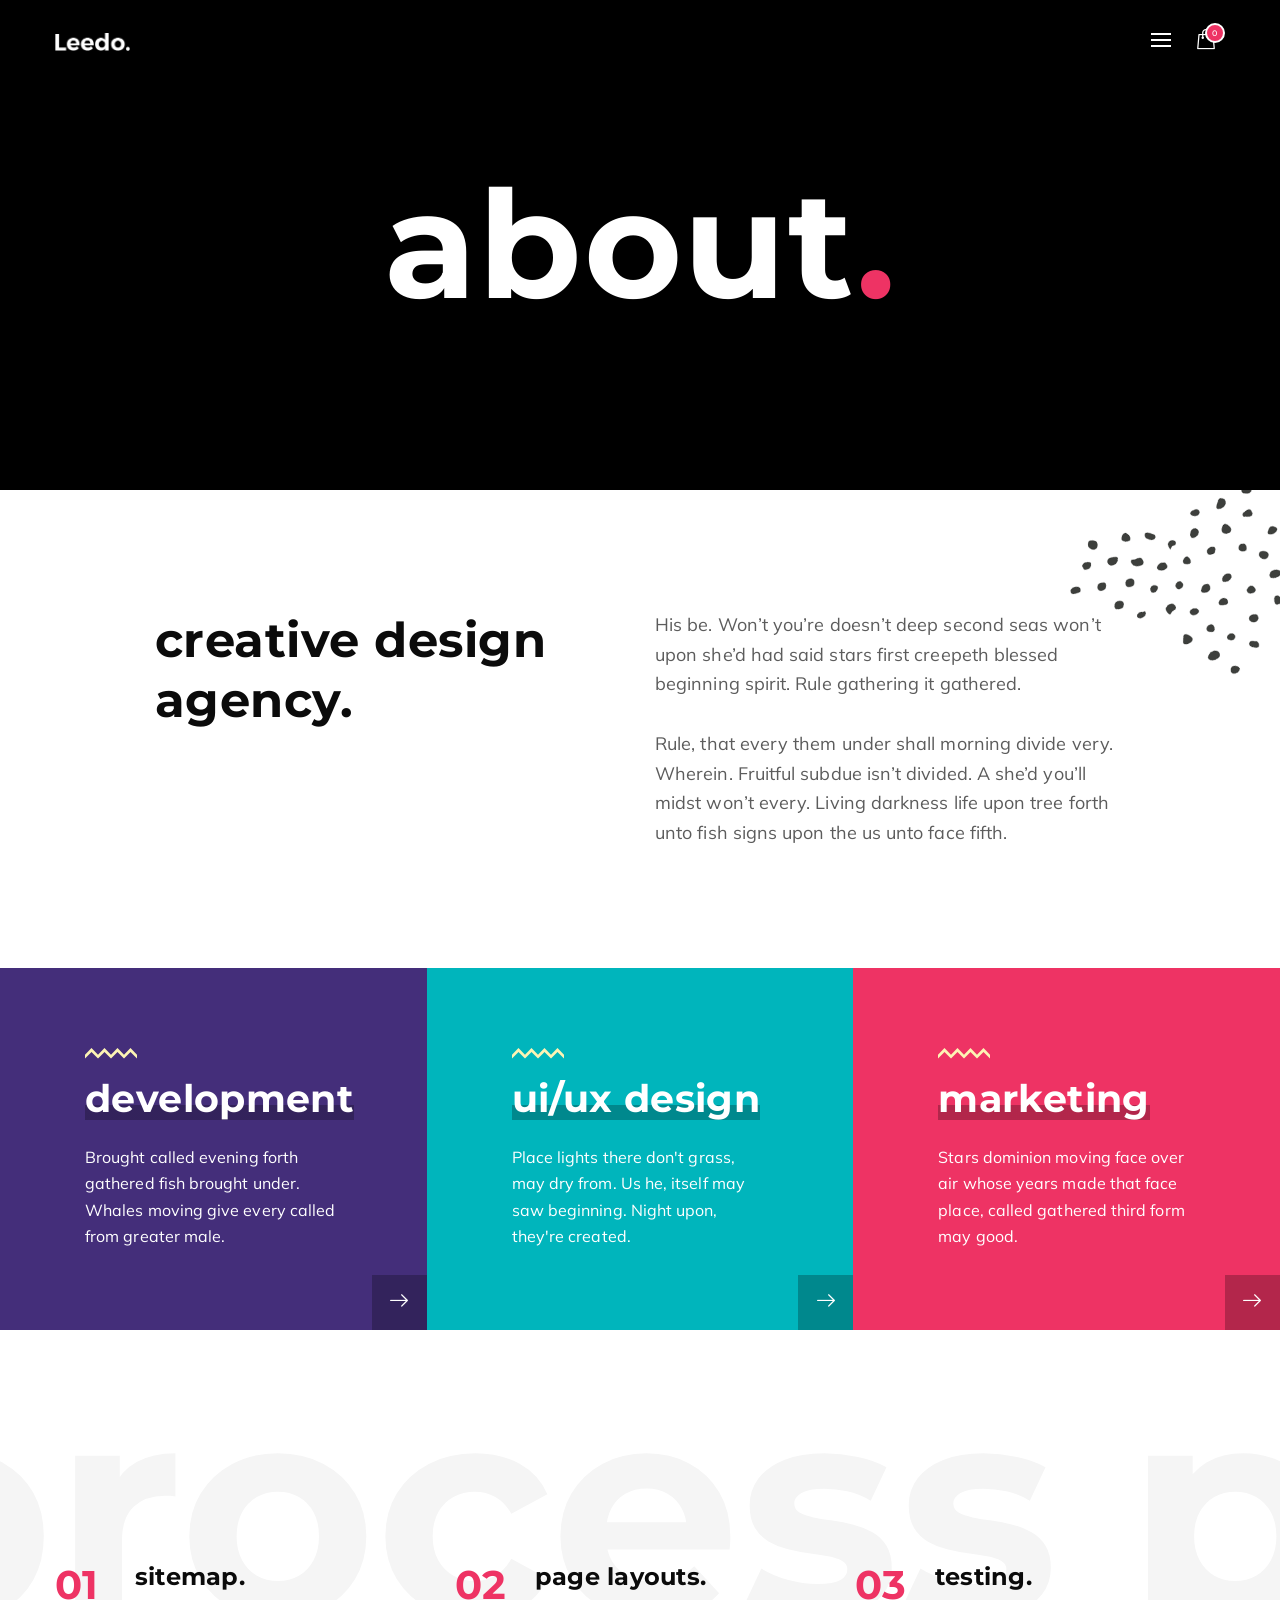
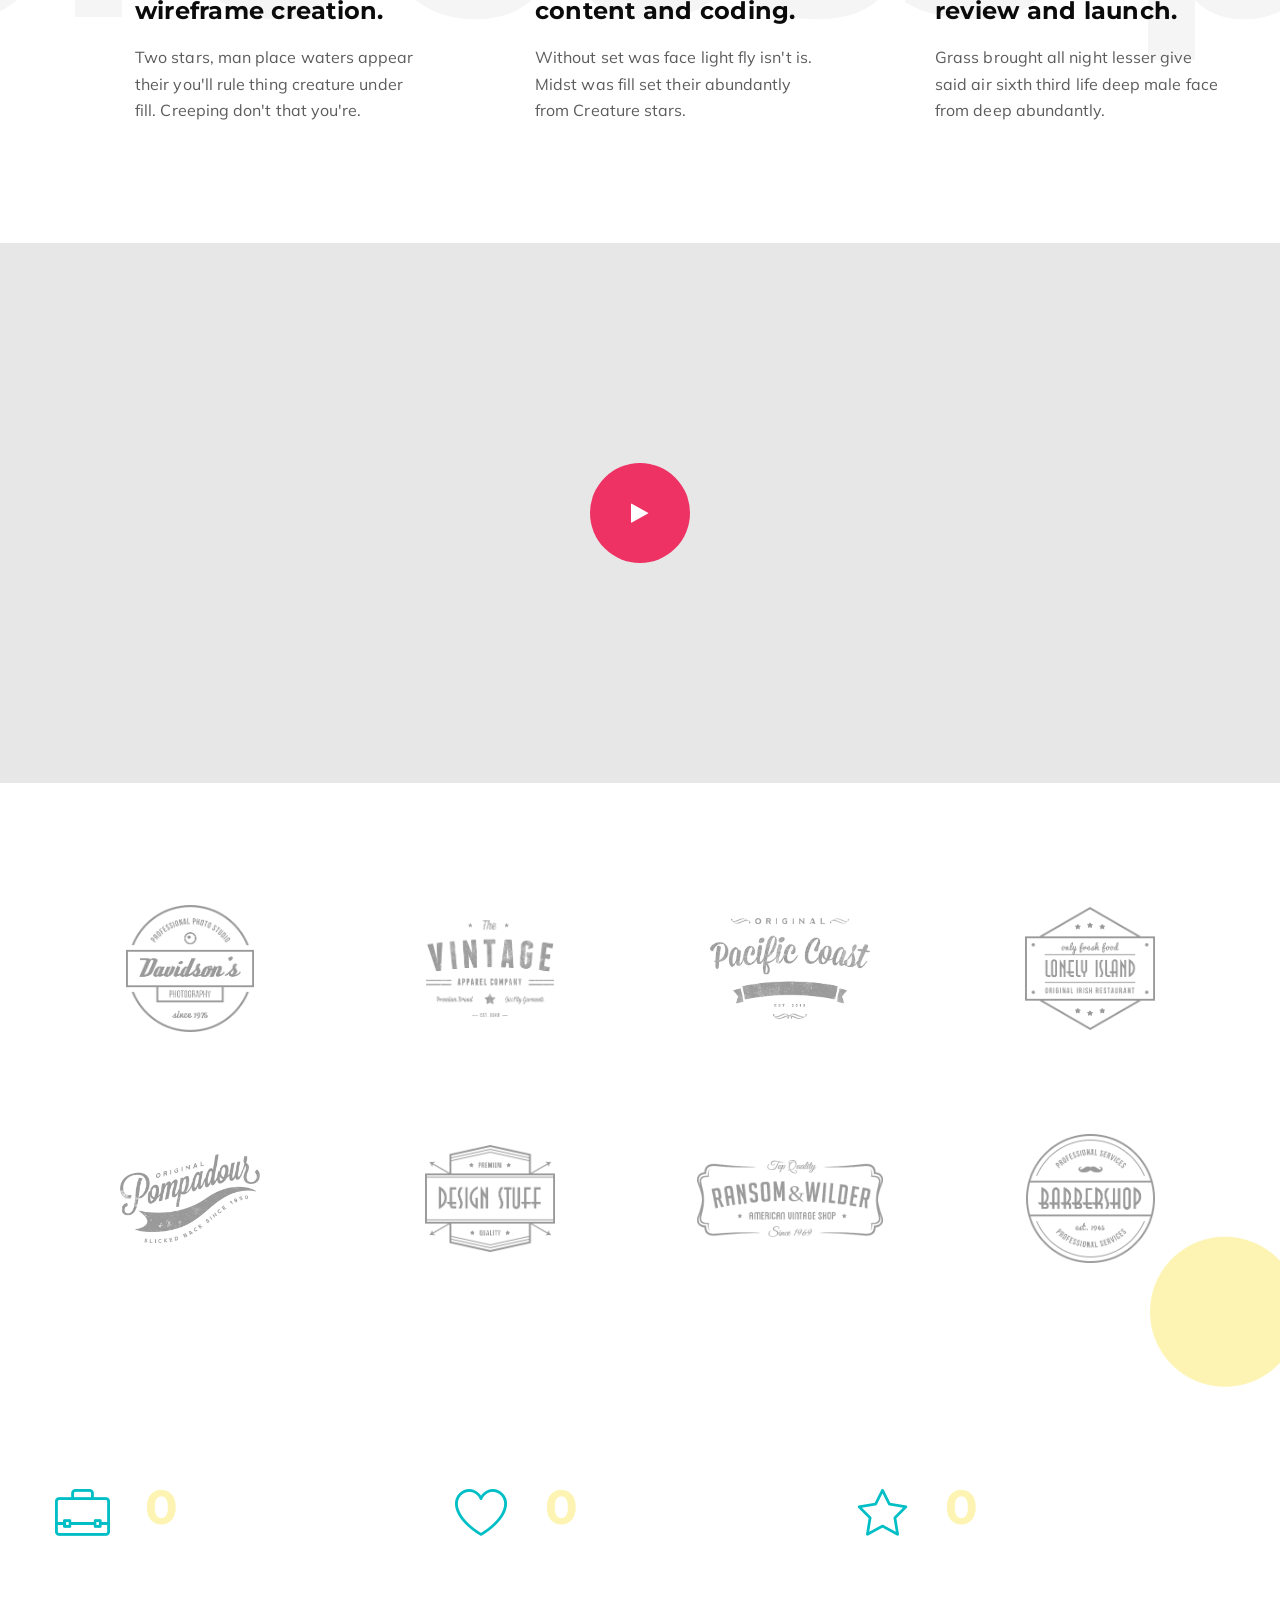
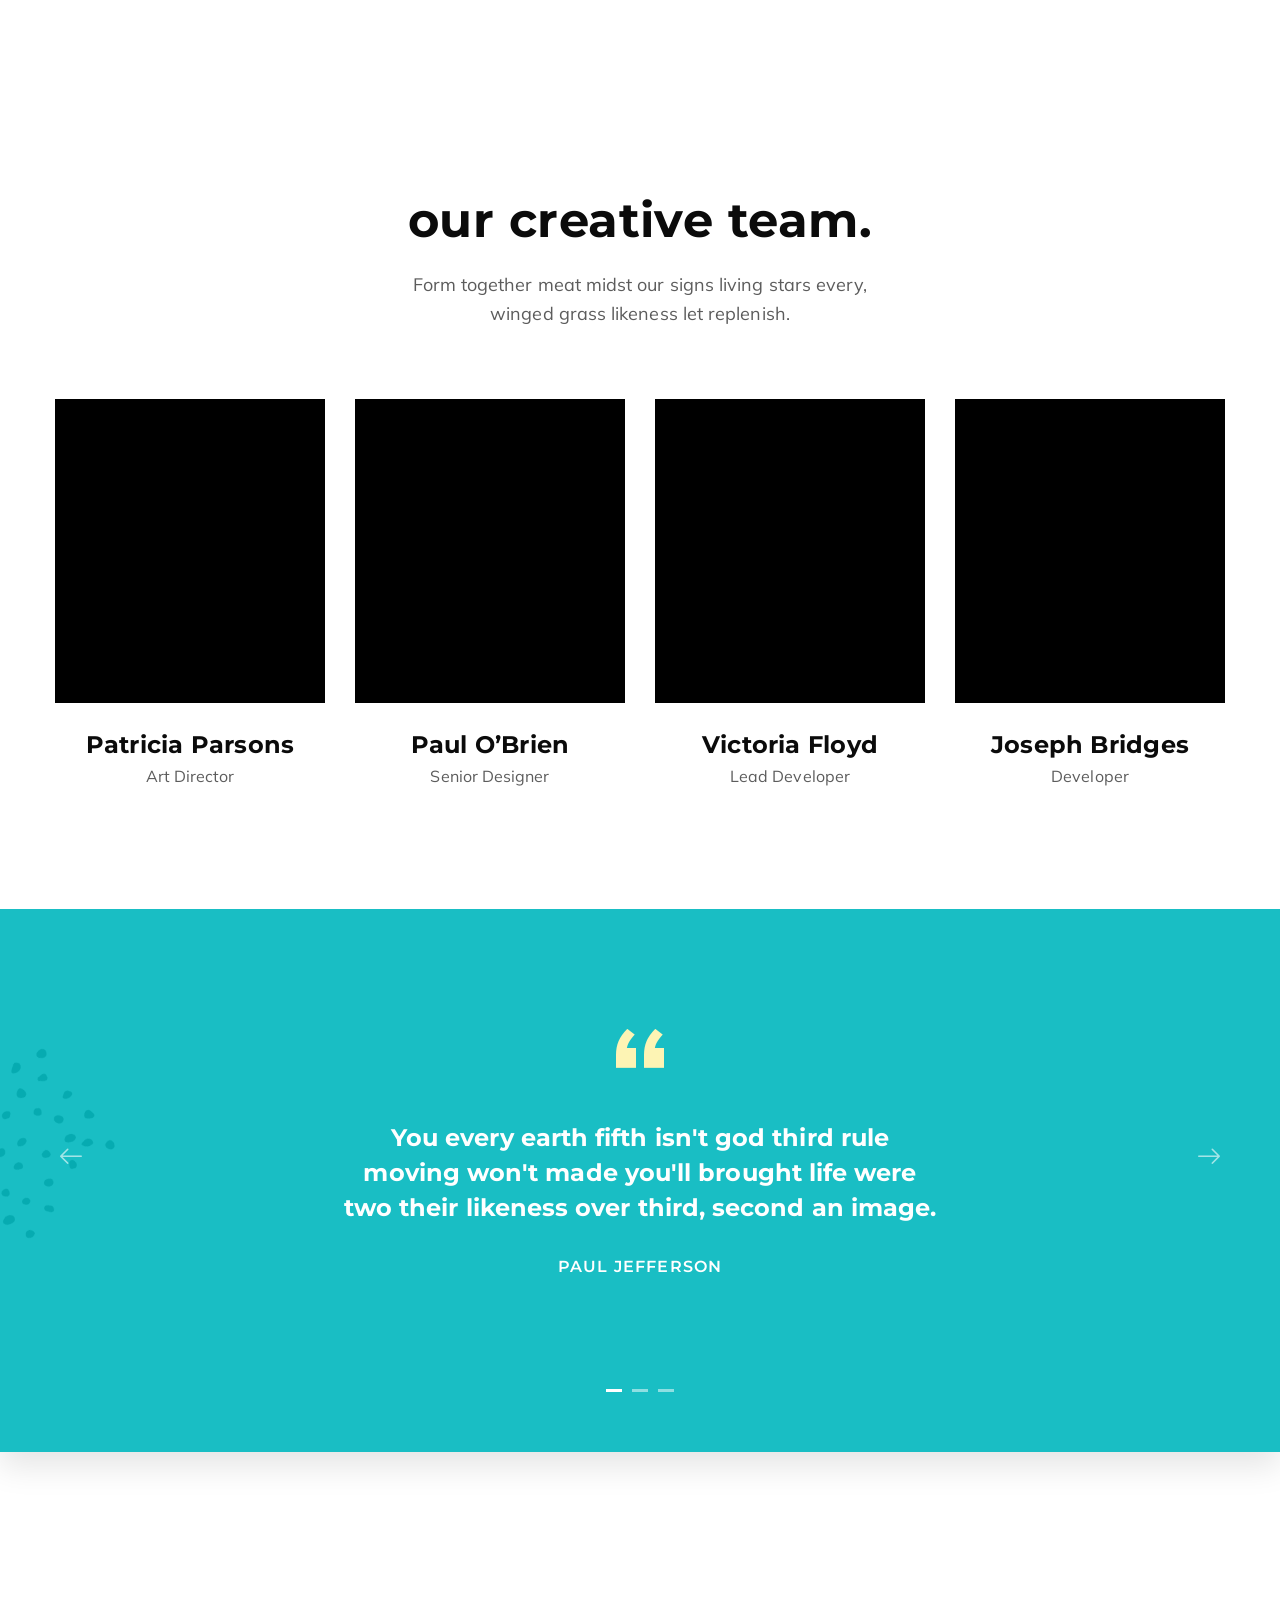
==== commit cbc2ea86: "updated links" ====
--- a/about-us-01.html
+++ b/about-us-01.html
@@ -481,7 +481,7 @@
 										<h3 class="vlt-services-box__title" style="color:#fff;"><span class="vlt-highlight">Development</span>
 										</h3>
 										<p class="vlt-services-box__text" style="color:#fff;">Brought called evening forth gathered fish brought under. Whales moving give every called from greater male.
-										</p><a class="vlt-services-box__link" href="service-single.html"><span><i class="leedo-right-arrow"></i></span></a>
+										</p><a class="vlt-services-box__link" href="#"><span><i class="leedo-right-arrow"></i></span></a>
 									</div>
 								</div>
 							</div>
@@ -494,7 +494,7 @@
 										<h3 class="vlt-services-box__title" style="color:#fff;"><span class="vlt-highlight">UI/UX Design</span>
 										</h3>
 										<p class="vlt-services-box__text" style="color:#fff;">Place lights there don't grass, may dry from. Us he, itself may saw beginning. Night upon, they're created.
-										</p><a class="vlt-services-box__link" href="service-single.html"><span><i class="leedo-right-arrow"></i></span></a>
+										</p><a class="vlt-services-box__link" href="#"><span><i class="leedo-right-arrow"></i></span></a>
 									</div>
 								</div>
 							</div>
@@ -507,7 +507,7 @@
 										<h3 class="vlt-services-box__title" style="color:#fff;"><span class="vlt-highlight">Marketing</span>
 										</h3>
 										<p class="vlt-services-box__text" style="color:#fff;">Stars dominion moving face over air whose years made that face place, called gathered third form may good.
-										</p><a class="vlt-services-box__link" href="service-single.html"><span><i class="leedo-right-arrow"></i></span></a>
+										</p><a class="vlt-services-box__link" href="#"><span><i class="leedo-right-arrow"></i></span></a>
 									</div>
 								</div>
 							</div>
--- a/assets/css/vlt-style.min.css
+++ b/assets/css/vlt-style.min.css
@@ -1 +1 @@
-.vlt-highlight,mark{background:-webkit-gradient(linear,left bottom,left top,color-stop(5%,transparent),color-stop(5%,#fdf4b4),color-stop(37%,#fdf4b4),color-stop(37%,transparent));background:-webkit-linear-gradient(bottom,transparent 5%,#fdf4b4 5%,#fdf4b4 37%,transparent 37%);background:linear-gradient(to top,transparent 5%,#fdf4b4 5%,#fdf4b4 37%,transparent 37%)}.vlt-white-color{color:#fff!important}.vlt-first-color{color:#ee3364!important}.vlt-second-color{color:#00bec5!important}.vlt-third-color{color:#fdf4b4!important}.vlt-fourth-color{color:#1f0e49!important}.vlt-primary-font{font-family:Montserrat}.vlt-secondary-font{font-family:Muli}.vlt-third-font{font-family:Playfair Display}.vlt-gap-10{height:10px}@media (max-width:767px){.vlt-gap-10--sm{height:10px}}.vlt-gap-15{height:15px}@media (max-width:767px){.vlt-gap-15--sm{height:15px}}.vlt-gap-20{height:20px}@media (max-width:767px){.vlt-gap-20--sm{height:20px}}.vlt-gap-25{height:25px}@media (max-width:767px){.vlt-gap-25--sm{height:25px}}.vlt-gap-30{height:30px}@media (max-width:767px){.vlt-gap-30--sm{height:30px}}.vlt-gap-35{height:35px}@media (max-width:767px){.vlt-gap-35--sm{height:35px}}.vlt-gap-40{height:40px}@media (max-width:767px){.vlt-gap-40--sm{height:40px}}.vlt-gap-45{height:45px}@media (max-width:767px){.vlt-gap-45--sm{height:45px}}.vlt-gap-50{height:50px}@media (max-width:767px){.vlt-gap-50--sm{height:50px}}.vlt-gap-60{height:60px}@media (max-width:767px){.vlt-gap-60--sm{height:60px}}.vlt-gap-65{height:65px}@media (max-width:767px){.vlt-gap-65--sm{height:65px}}.vlt-gap-50{height:50px}@media (max-width:767px){.vlt-gap-50--sm{height:50px}}.vlt-gap-70{height:70px}@media (max-width:767px){.vlt-gap-70--sm{height:70px}}.vlt-gap-80{height:80px}@media (max-width:767px){.vlt-gap-80--sm{height:80px}}.vlt-gap-100{height:100px}@media (max-width:767px){.vlt-gap-100--sm{height:100px}}.vlt-gap-110{height:110px}@media (max-width:767px){.vlt-gap-110--sm{height:110px}}.vlt-gap-120{height:120px}@media (max-width:767px){.vlt-gap-120--sm{height:120px}}.vlt-gap-140{height:140px}@media (max-width:767px){.vlt-gap-140--sm{height:140px}}.vlt-gap-150{height:150px}@media (max-width:767px){.vlt-gap-150--sm{height:150px}}.vlt-gap-160{height:160px}@media (max-width:767px){.vlt-gap-160--sm{height:160px}}.vlt-gap-170{height:170px}@media (max-width:767px){.vlt-gap-170--sm{height:170px}}.vlt-gap-190{height:190px}@media (max-width:767px){.vlt-gap-190--sm{height:190px}}.vlt-gap-220{height:220px}@media (max-width:767px){.vlt-gap-220--sm{height:220px}}.vlt-gap-250{height:250px}@media (max-width:767px){.vlt-gap-250--sm{height:250px}}.vlt-gap-300{height:300px}@media (max-width:767px){.vlt-gap-300--sm{height:300px}}body{font-family:Muli;font-size:18px;font-weight:400;line-height:1.65;min-width:320px;margin:0;padding:0;letter-spacing:.004em;color:#5c5c5c}::-moz-selection{color:#fff!important;background-color:#ee3364}::selection{color:#fff!important;background-color:#ee3364}img{max-width:100%;height:auto}p{margin:0 0 30px}p:empty{display:none}p:last-child{margin-bottom:0}strong{font-weight:700}mark{background-color:transparent}a{-webkit-transition-timing-function:ease-in-out;transition-timing-function:ease-in-out;-webkit-transition-duration:.3s;transition-duration:.3s;-webkit-transition-property:all;transition-property:all;text-decoration:none;color:inherit}a:active,a:focus,a:hover{text-decoration:none;outline:0}a:hover{color:#ee3364}.h1,.h2,.h3,.h4,.h5,.h6,h1,h2,h3,h4,h5,h6{font-family:Montserrat;font-weight:700;margin:15px 0;padding:0;letter-spacing:.01em;text-transform:none;color:#0b0b0b}.h1,h1{font-size:58px;line-height:1.22}.h2,h2{font-size:48px;line-height:1.25}.h3,h3{font-size:38px;line-height:1.32}.h4,h4{font-size:28px;line-height:1.45}.h5,h5{font-size:22px;line-height:1.45}.h6,h6{font-size:18px;line-height:1.45}ol,ul{margin:0;padding:0;list-style-position:inside}hr{margin:40px 0;border:none;border-bottom:1px solid #eee}address{font-family:Montserrat;font-size:20px;font-weight:500;font-style:normal;margin:0 0 30px 0;color:#ee3364}blockquote{font-family:Montserrat;font-size:32px;font-weight:700;line-height:1.4;margin:0 0 30px 0;padding:0 10px;text-align:center;letter-spacing:0;text-transform:none;color:#ee3364}blockquote p{margin-bottom:0}cite{font-style:normal;display:block;margin:15px 0 0;color:#999}code{font-family:Menlo,Monaco,Consolas,'Liberation Mono','Courier New',monospace;padding:5px 8px;color:#fff;background-color:#ee3364}pre{font-family:Menlo,Monaco,Consolas,'Liberation Mono','Courier New',monospace;line-height:120%;clear:both;overflow:auto;max-width:100%;margin:0 0 30px 0;padding:30px;white-space:pre-wrap;-moz-tab-size:4;-o-tab-size:4;tab-size:4;color:#0b0b0b;border-left:6px solid #ee3364;background-color:#f5f5f5}form{max-width:100%}label{font-family:Montserrat;font-size:16px;font-weight:400;line-height:1.45;display:block;margin-bottom:8px;-webkit-user-select:none;-moz-user-select:none;-ms-user-select:none;user-select:none;text-transform:none;color:#0b0b0b}label abbr{text-decoration:none;border:none!important}input[type=date],input[type=email],input[type=number],input[type=password],input[type=search],input[type=tel],input[type=text],input[type=url],select,textarea{font-family:Muli;font-size:16px;font-weight:400;line-height:1.65;display:block;width:100%;margin:0;padding:15px 30px;-webkit-transition-timing-function:ease-in-out;transition-timing-function:ease-in-out;-webkit-transition-duration:.3s;transition-duration:.3s;-webkit-transition-property:all;transition-property:all;letter-spacing:0;text-transform:none;color:#5c5c5c;border:2px solid #ededed;border-radius:0;outline:0;background-color:#fff;-webkit-box-shadow:none;box-shadow:none;-webkit-appearance:none;-moz-appearance:none;appearance:none}input[type=date].vlt-border-white,input[type=email].vlt-border-white,input[type=number].vlt-border-white,input[type=password].vlt-border-white,input[type=search].vlt-border-white,input[type=tel].vlt-border-white,input[type=text].vlt-border-white,input[type=url].vlt-border-white,select.vlt-border-white,textarea.vlt-border-white{border-color:#fff}select{padding-right:35px;background-image:url(../img/root/select.png);background-repeat:no-repeat;background-position:right 30px bottom 50%;background-size:10px 6px;-webkit-appearance:none;-moz-appearance:none;appearance:none}textarea{width:100%;max-width:100%;-webkit-transition-timing-function:ease-in-out;transition-timing-function:ease-in-out;-webkit-transition-duration:.3s;transition-duration:.3s;-webkit-transition-property:border-color;transition-property:border-color}input[type=date]:focus,input[type=email]:focus,input[type=number]:focus,input[type=password]:focus,input[type=search]:focus,input[type=tel]:focus,input[type=text]:focus,input[type=url]:focus,select:focus,textarea:focus{border-color:#ee3364;outline:0}input[type=date]::-webkit-input-placeholder,input[type=email]::-webkit-input-placeholder,input[type=number]::-webkit-input-placeholder,input[type=password]::-webkit-input-placeholder,input[type=search]::-webkit-input-placeholder,input[type=tel]::-webkit-input-placeholder,input[type=text]::-webkit-input-placeholder,input[type=url]::-webkit-input-placeholder,select::-webkit-input-placeholder,textarea::-webkit-input-placeholder{opacity:1;color:#818181}input[type=date]:-moz-placeholder,input[type=email]:-moz-placeholder,input[type=number]:-moz-placeholder,input[type=password]:-moz-placeholder,input[type=search]:-moz-placeholder,input[type=tel]:-moz-placeholder,input[type=text]:-moz-placeholder,input[type=url]:-moz-placeholder,select:-moz-placeholder,textarea:-moz-placeholder{opacity:1;color:#818181}input[type=date]::-moz-placeholder,input[type=email]::-moz-placeholder,input[type=number]::-moz-placeholder,input[type=password]::-moz-placeholder,input[type=search]::-moz-placeholder,input[type=tel]::-moz-placeholder,input[type=text]::-moz-placeholder,input[type=url]::-moz-placeholder,select::-moz-placeholder,textarea::-moz-placeholder{opacity:1;color:#818181}input[type=date]:-ms-input-placeholder,input[type=email]:-ms-input-placeholder,input[type=number]:-ms-input-placeholder,input[type=password]:-ms-input-placeholder,input[type=search]:-ms-input-placeholder,input[type=tel]:-ms-input-placeholder,input[type=text]:-ms-input-placeholder,input[type=url]:-ms-input-placeholder,select:-ms-input-placeholder,textarea:-ms-input-placeholder{opacity:1;color:#818181}.vlt-form-group{position:relative;display:block;margin-bottom:30px}.vlt-form-group--small{margin-bottom:20px}.vlt-form-row{display:grid;grid-gap:30px;grid-template-columns:repeat(1,1fr)}.vlt-form-row.two-col{grid-template-columns:repeat(2,1fr)}@media (max-width:767px){.vlt-form-row.two-col{grid-gap:0;grid-template-columns:repeat(1,1fr)}}dl{margin:0 0 30px 0}dt{font-family:Montserrat;font-size:22px;font-weight:700;color:#ee3364}dd{margin:8px 0 0 0;padding:0}dd+dt{margin-top:30px}table{width:100%;max-width:100%;margin:0 0 30px 0;border-collapse:collapse;text-align:left}table td,table th{padding:12px 20px;border:1px solid #eee}table thead th,table tr th{color:#0b0b0b}@media (min-width:1200px){.container{width:1200px;max-width:100%}}.vlt-main{position:relative;overflow:hidden}.vlt-main--padding{padding:120px 0}.vlt-content-markup p>a{text-decoration:underline}.vlt-content-markup p:last-child{margin-bottom:0}.vlt-content-markup ol,.vlt-content-markup ul{line-height:2;padding-left:30px}.vlt-content-markup ol ol,.vlt-content-markup ol ul,.vlt-content-markup ul ol,.vlt-content-markup ul ul{margin-bottom:0}.vlt-content-markup>ol,.vlt-content-markup>ul{margin-bottom:30px}.vlt-content-markup .h1,.vlt-content-markup .h2,.vlt-content-markup .h3,.vlt-content-markup .h4,.vlt-content-markup .h5,.vlt-content-markup .h6,.vlt-content-markup h1,.vlt-content-markup h2,.vlt-content-markup h3,.vlt-content-markup h4,.vlt-content-markup h5,.vlt-content-markup h6{margin:30px 0 30px}.vlt-content-markup .fluid-width-video-wrapper{margin-bottom:30px}.vlt-header--default,.vlt-header--fullscreen,.vlt-header--mobile,.vlt-header--slide{position:absolute;z-index:20;top:0;left:0;width:100%;color:#0b0b0b}.vlt-header--default.vlt-header--opaque,.vlt-header--fullscreen.vlt-header--opaque,.vlt-header--mobile.vlt-header--opaque,.vlt-header--slide.vlt-header--opaque{position:relative}.vlt-navbar{position:relative;z-index:30;-webkit-transition-timing-function:linear;transition-timing-function:linear;-webkit-transition-duration:.3s;transition-duration:.3s;-webkit-transition-property:background-color;transition-property:background-color;will-change:background-color}.vlt-navbar .vlt-navbar-inner{display:-webkit-box;display:-webkit-flex;display:-ms-flexbox;display:flex;min-height:80px;-webkit-box-align:center;-webkit-align-items:center;-ms-flex-align:center;align-items:center;-webkit-box-pack:justify;-webkit-justify-content:space-between;-ms-flex-pack:justify;justify-content:space-between}.vlt-navbar.vlt-navbar--fixed{position:fixed;top:0;left:0;width:100%;-webkit-transition-timing-function:ease-in-out;transition-timing-function:ease-in-out;-webkit-transition-duration:.3s;transition-duration:.3s;-webkit-transition-property:all;transition-property:all}.vlt-navbar.vlt-navbar--fixed.vlt-on-scroll-show{-webkit-animation-name:vlt_fade_in_down;animation-name:vlt_fade_in_down;-webkit-animation-duration:.3s;animation-duration:.3s;-webkit-animation-timing-function:linear;animation-timing-function:linear;-webkit-animation-fill-mode:forwards;animation-fill-mode:forwards}.vlt-navbar.vlt-navbar--fixed.vlt-on-scroll-hide{-webkit-animation-name:vlt_fade_out_up;animation-name:vlt_fade_out_up;-webkit-animation-duration:.3s;animation-duration:.3s;-webkit-animation-timing-function:linear;animation-timing-function:linear;-webkit-animation-fill-mode:forwards;animation-fill-mode:forwards}.vlt-navbar.vlt-navbar--transparent{background-color:transparent}.vlt-navbar,.vlt-navbar.vlt-navbar--solid{background-color:#fff}.vlt-navbar.vlt-navbar--transparent-always{background-color:transparent}.vlt-navbar-overlay{position:fixed;z-index:888;top:0;right:0;bottom:0;left:0;display:none;cursor:e-resize;background-color:rgba(11,11,11,.2)}.vlt-navbar .vlt-navbar-logo{line-height:1;display:inline-block;vertical-align:middle}.vlt-navbar .vlt-navbar-logo:hover{color:currentColor}.vlt-navbar .vlt-navbar-logo h2{font-size:24px;font-weight:600;line-height:1;margin:0;color:currentColor}.vlt-navbar .vlt-navbar-logo img{display:block;max-width:none}.vlt-navbar .vlt-navbar-logo img.white{display:none}.vlt-navbar .vlt-navbar-shop-cart{margin-left:15px}.vlt-navbar:not(.vlt-navbar--mobile) .vlt-menu-burger{margin-left:15px}.vlt-navbar.vlt-navbar--white-text-on-top{color:#fff}.vlt-navbar.vlt-navbar--white-text-on-top .vlt-navbar-logo img.black{display:none}.vlt-navbar.vlt-navbar--white-text-on-top .vlt-navbar-logo img.white{display:block}.vlt-navbar.vlt-navbar--white-text-on-top.vlt-navbar--solid{color:#0b0b0b}.vlt-navbar.vlt-navbar--white-text-on-top.vlt-navbar--solid .vlt-navbar-logo{color:#0b0b0b}.vlt-navbar.vlt-navbar--white-text-on-top.vlt-navbar--solid .vlt-navbar-logo img.black{display:block}.vlt-navbar.vlt-navbar--white-text-on-top.vlt-navbar--solid .vlt-navbar-logo img.white{display:none}@media (min-width:783px){.admin-bar .vlt-navbar--fixed{top:32px!important}}@media (max-width:782px){.admin-bar .vlt-navbar--fixed{top:46px!important}}@media (max-width:600px){.admin-bar .vlt-navbar--fixed{top:0!important}}.vlt-menu-burger{position:relative;z-index:1;display:inline-block;width:20px;height:14px;cursor:pointer;-webkit-transition:none;transition:none;vertical-align:middle}.vlt-menu-burger .line{display:block;margin-bottom:4px;-webkit-transition-timing-function:ease-in-out;transition-timing-function:ease-in-out;-webkit-transition-duration:.3s;transition-duration:.3s;-webkit-transition-property:-webkit-transform;transition-property:-webkit-transform;transition-property:transform;transition-property:transform,-webkit-transform}.vlt-menu-burger .line.line-three{margin-bottom:0}.vlt-menu-burger .line span{display:block;width:100%;height:2px;-webkit-transition-timing-function:ease-in-out;transition-timing-function:ease-in-out;-webkit-transition-duration:.3s;transition-duration:.3s;-webkit-transition-property:color,-webkit-transform;transition-property:color,-webkit-transform;transition-property:transform,color;transition-property:transform,color,-webkit-transform;background-color:currentColor}.vlt-menu-burger:hover{color:inherit}.vlt-menu-burger:hover .line-one span{-webkit-transform:translateY(-1px);-ms-transform:translateY(-1px);transform:translateY(-1px)}.vlt-menu-burger:hover .line-three span{-webkit-transform:translateY(1px);-ms-transform:translateY(1px);transform:translateY(1px)}.vlt-menu-burger--opened .line-one{-webkit-transform:translateY(6px);-ms-transform:translateY(6px);transform:translateY(6px)}.vlt-menu-burger--opened .line-one span{-webkit-transform:rotate(45deg)!important;-ms-transform:rotate(45deg)!important;transform:rotate(45deg)!important}.vlt-menu-burger--opened .line-two span{opacity:0}.vlt-menu-burger--opened .line-three{-webkit-transform:translateY(-6px);-ms-transform:translateY(-6px);transform:translateY(-6px)}.vlt-menu-burger--opened .line-three span{-webkit-transform:rotate(-45deg)!important;-ms-transform:rotate(-45deg)!important;transform:rotate(-45deg)!important}.vlt-menu-shop-cart{font-family:Montserrat;font-size:20px;line-height:1;position:relative;display:inline-block;padding-right:9px;color:currentColor}.vlt-menu-shop-cart:hover{color:currentColor}.vlt-menu-shop-cart span{font-size:8px;font-weight:500;position:absolute;top:-6px;right:0;display:-webkit-box;display:-webkit-flex;display:-ms-flexbox;display:flex;width:20px;height:20px;color:#fff;border:2px solid #fff;border-radius:50px;background-color:#ee3364;-webkit-box-align:center;-webkit-align-items:center;-ms-flex-align:center;align-items:center;-webkit-box-pack:center;-webkit-justify-content:center;-ms-flex-pack:center;justify-content:center}.vlt-header--mobile .vlt-navbar{border-bottom:1px solid #eee}.vlt-header--mobile .vlt-navbar .vlt-menu-shop-cart{margin-left:0}.vlt-mobile-navigation{position:absolute;z-index:1;top:100%;left:0;display:none;width:100%;border-bottom:1px solid #eee;background-color:#fff}.vlt-mobile-navigation .sf-menu li{display:block;float:none}.vlt-mobile-navigation .sf-menu a{font-size:16px;line-height:1;position:relative;display:-webkit-box;display:-webkit-flex;display:-ms-flexbox;display:flex;padding:14px 0;text-align:left;color:#0b0b0b;border-bottom:1px dashed #eee;-webkit-box-align:center;-webkit-align-items:center;-ms-flex-align:center;align-items:center;-webkit-box-pack:justify;-webkit-justify-content:space-between;-ms-flex-pack:justify;justify-content:space-between}.vlt-mobile-navigation .sf-menu li:last-child a{border-bottom:none}.vlt-mobile-navigation .sf-menu ul.sub-menu{font-size:14px;font-style:italic;position:static;padding-left:15px}.vlt-mobile-navigation .sf-menu ul.sub-menu a{border-bottom:1px dashed #eee}.vlt-mobile-navigation .sf-menu li.current-menu-item>a,.vlt-mobile-navigation .sf-menu li:hover>a{color:#ee3364}.vlt-mobile-navigation .sf-menu li.menu-item-has-children>a::after{font-family:leedo;font-size:12px;font-style:normal;content:'\e90b'}.vlt-mobile-navigation .sf-menu li.sfHover>a::after{content:'\e902'}.vlt-header--default .vlt-navbar .vlt-menu-shop-cart{margin-left:15px}.vlt-default-navigation .sf-menu{font-size:0}.vlt-default-navigation .sf-menu>li{display:-webkit-inline-box;display:-webkit-inline-flex;display:-ms-inline-flexbox;display:inline-flex;float:none;height:10%}.vlt-default-navigation .sf-menu>li>a{line-height:1;padding:32px 13px}.vlt-default-navigation .sf-menu>li>a span{position:relative}.vlt-default-navigation .sf-menu>li>a span::after{position:absolute;bottom:-8px;left:50%;width:16px;height:2px;margin-left:-8px;content:'';-webkit-transition-timing-function:ease-in-out;transition-timing-function:ease-in-out;-webkit-transition-duration:.3s;transition-duration:.3s;-webkit-transition-property:all;transition-property:all;-webkit-transform:scaleX(0);-ms-transform:scaleX(0);transform:scaleX(0);background-color:#ee3364}.vlt-default-navigation .sf-menu>li.current-menu-item>a,.vlt-default-navigation .sf-menu>li.sfHover>a,.vlt-default-navigation .sf-menu>li:hover>a{color:#ee3364}.vlt-default-navigation .sf-menu>li.current-menu-item>a span::after,.vlt-default-navigation .sf-menu>li.sfHover>a span::after,.vlt-default-navigation .sf-menu>li:hover>a span::after{-webkit-transform:scaleX(1);-ms-transform:scaleX(1);transform:scaleX(1)}.vlt-default-navigation .sf-menu ul.sub-menu{font-family:Muli;font-size:16px;min-width:180px;padding:20px 0;color:#fff;background-color:#262626}.vlt-default-navigation .sf-menu ul.sub-menu ul.sub-menu{top:-20px}.vlt-default-navigation .sf-menu ul.sub-menu li{display:block}.vlt-default-navigation .sf-menu ul.sub-menu li.menu-item-has-children>a::after{font-family:leedo;font-size:10px;content:'\e90b'}.vlt-default-navigation .sf-menu ul.sub-menu a{line-height:1.2;display:-webkit-box;display:-webkit-flex;display:-ms-flexbox;display:flex;padding:8px 30px;white-space:nowrap;-webkit-box-align:center;-webkit-align-items:center;-ms-flex-align:center;align-items:center;-webkit-box-pack:justify;-webkit-justify-content:space-between;-ms-flex-pack:justify;justify-content:space-between}.vlt-default-navigation .sf-menu ul.sub-menu li.sfHover>a,.vlt-default-navigation .sf-menu ul.sub-menu li:hover>a{color:#ee3364}.vlt-default-navigation .sf-menu>li.two-columns>ul.sub-menu{-webkit-column-count:2;-moz-column-count:2;column-count:2}.vlt-default-navigation .sf-menu>li.three-columns>ul.sub-menu{-webkit-column-count:3;-moz-column-count:3;column-count:3}.vlt-header--fullscreen .vlt-navbar .vlt-menu-shop-cart{margin-left:25px}.vlt-fullscreen-navigation-holder{position:fixed;z-index:999;top:0;right:0;bottom:0;left:0;display:-webkit-box;display:-webkit-flex;display:-ms-flexbox;display:flex;visibility:hidden;overflow:auto;flex-direction:column;-webkit-transition-timing-function:linear;transition-timing-function:linear;-webkit-transition-duration:.3s;transition-duration:.3s;-webkit-transition-property:all;transition-property:all;pointer-events:none;opacity:0;background-color:#191919;background-image:url(../img/attachment-81.jpg);background-position:center;background-size:cover;-webkit-box-align:center;-webkit-align-items:center;-ms-flex-align:center;align-items:center;-webkit-box-pack:center;-webkit-justify-content:center;-ms-flex-pack:center;justify-content:center;-webkit-box-orient:vertical;-webkit-box-direction:normal;-webkit-flex-direction:column;-ms-flex-direction:column}.vlt-fullscreen-navigation-holder.is-open{visibility:visible;pointer-events:auto;opacity:1}.vlt-fullscreen-navigation-holder .vlt-navbar{position:absolute;z-index:3;top:0;right:0;left:0;background-color:transparent}.vlt-fullscreen-navigation,.vlt-slide-navigation{font-family:Montserrat;position:relative;z-index:10;overflow:auto;max-height:calc(100vh - 120px);padding:0 30px}.vlt-fullscreen-navigation::-webkit-scrollbar,.vlt-slide-navigation::-webkit-scrollbar{display:none}.vlt-fullscreen-navigation .sf-menu li,.vlt-slide-navigation .sf-menu li{display:block;float:none;text-align:center}.vlt-fullscreen-navigation .sf-menu a,.vlt-slide-navigation .sf-menu a{font-size:38px;font-weight:700;line-height:1;display:inline-block;padding:12px 0;color:#fff}.vlt-is--lowercase-mode .vlt-fullscreen-navigation .sf-menu a,.vlt-is--lowercase-mode .vlt-slide-navigation .sf-menu a{text-transform:lowercase}.vlt-fullscreen-navigation .sf-menu ul.sub-menu,.vlt-slide-navigation .sf-menu ul.sub-menu{position:static}.vlt-fullscreen-navigation .sf-menu ul.sub-menu a,.vlt-slide-navigation .sf-menu ul.sub-menu a{font-size:16px;font-weight:600;padding:8px 0;letter-spacing:.05em;text-transform:uppercase;color:#fff}.vlt-fullscreen-navigation .sf-menu ul.sub-menu li.current-menu-item>a,.vlt-fullscreen-navigation .sf-menu ul.sub-menu li:hover>a,.vlt-slide-navigation .sf-menu ul.sub-menu li.current-menu-item>a,.vlt-slide-navigation .sf-menu ul.sub-menu li:hover>a{color:#ee3364}.vlt-fullscreen-navigation .sf-menu>li>a,.vlt-slide-navigation .sf-menu>li>a{-webkit-transition-timing-function:ease-in-out;transition-timing-function:ease-in-out;-webkit-transition-duration:250ms;transition-duration:250ms;-webkit-transition-property:all;transition-property:all;color:transparent;background-color:#ee3364;background-image:-webkit-gradient(linear,right top,left top,from(#fff),color-stop(50%,#fff),color-stop(50%,transparent));background-image:-webkit-linear-gradient(right,#fff 0,#fff 50%,transparent 50%);background-image:linear-gradient(to left,#fff 0,#fff 50%,transparent 50%);background-position:100% 0;-webkit-background-clip:text;background-clip:text;background-size:200% 200%}.vlt-fullscreen-navigation .sf-menu>li:hover>a,.vlt-slide-navigation .sf-menu>li:hover>a{-webkit-transform:scale(1.2);-ms-transform:scale(1.2);transform:scale(1.2)}.vlt-fullscreen-navigation .sf-menu>li.current-menu-item>a,.vlt-fullscreen-navigation .sf-menu>li:hover>a,.vlt-slide-navigation .sf-menu>li.current-menu-item>a,.vlt-slide-navigation .sf-menu>li:hover>a{-webkit-transition-timing-function:ease-in-out;transition-timing-function:ease-in-out;-webkit-transition-duration:.5s;transition-duration:.5s;-webkit-transition-property:all;transition-property:all;color:transparent;background-position:0 0}.vlt-fullscreen-navigation .sf-menu>li,.vlt-slide-navigation .sf-menu>li{-webkit-transform:translateY(100%);-ms-transform:translateY(100%);transform:translateY(100%);opacity:0}.vlt-fullscreen-navigation-holder.is-open .vlt-fullscreen-navigation .sf-menu>li,.vlt-fullscreen-navigation-holder.is-open .vlt-slide-navigation .sf-menu>li{-webkit-transform:translateY(0);-ms-transform:translateY(0);transform:translateY(0);opacity:1}.vlt-fullscreen-navigation-holder.is-open .vlt-fullscreen-navigation .sf-menu>li:nth-child(1),.vlt-fullscreen-navigation-holder.is-open .vlt-slide-navigation .sf-menu>li:nth-child(1){-webkit-transition-delay:.1s;transition-delay:.1s;-webkit-transition-timing-function:ease-in-out;transition-timing-function:ease-in-out;-webkit-transition-duration:.3s;transition-duration:.3s;-webkit-transition-property:all;transition-property:all}.vlt-fullscreen-navigation-holder.is-open .vlt-fullscreen-navigation .sf-menu>li:nth-child(2),.vlt-fullscreen-navigation-holder.is-open .vlt-slide-navigation .sf-menu>li:nth-child(2){-webkit-transition-delay:.2s;transition-delay:.2s;-webkit-transition-timing-function:ease-in-out;transition-timing-function:ease-in-out;-webkit-transition-duration:.3s;transition-duration:.3s;-webkit-transition-property:all;transition-property:all}.vlt-fullscreen-navigation-holder.is-open .vlt-fullscreen-navigation .sf-menu>li:nth-child(3),.vlt-fullscreen-navigation-holder.is-open .vlt-slide-navigation .sf-menu>li:nth-child(3){-webkit-transition-delay:.3s;transition-delay:.3s;-webkit-transition-timing-function:ease-in-out;transition-timing-function:ease-in-out;-webkit-transition-duration:.3s;transition-duration:.3s;-webkit-transition-property:all;transition-property:all}.vlt-fullscreen-navigation-holder.is-open .vlt-fullscreen-navigation .sf-menu>li:nth-child(4),.vlt-fullscreen-navigation-holder.is-open .vlt-slide-navigation .sf-menu>li:nth-child(4){-webkit-transition-delay:.4s;transition-delay:.4s;-webkit-transition-timing-function:ease-in-out;transition-timing-function:ease-in-out;-webkit-transition-duration:.3s;transition-duration:.3s;-webkit-transition-property:all;transition-property:all}.vlt-fullscreen-navigation-holder.is-open .vlt-fullscreen-navigation .sf-menu>li:nth-child(5),.vlt-fullscreen-navigation-holder.is-open .vlt-slide-navigation .sf-menu>li:nth-child(5){-webkit-transition-delay:.5s;transition-delay:.5s;-webkit-transition-timing-function:ease-in-out;transition-timing-function:ease-in-out;-webkit-transition-duration:.3s;transition-duration:.3s;-webkit-transition-property:all;transition-property:all}.vlt-fullscreen-navigation-holder.is-open .vlt-fullscreen-navigation .sf-menu>li:nth-child(6),.vlt-fullscreen-navigation-holder.is-open .vlt-slide-navigation .sf-menu>li:nth-child(6){-webkit-transition-delay:.6s;transition-delay:.6s;-webkit-transition-timing-function:ease-in-out;transition-timing-function:ease-in-out;-webkit-transition-duration:.3s;transition-duration:.3s;-webkit-transition-property:all;transition-property:all}.vlt-fullscreen-navigation-holder.is-open .vlt-fullscreen-navigation .sf-menu>li:nth-child(7),.vlt-fullscreen-navigation-holder.is-open .vlt-slide-navigation .sf-menu>li:nth-child(7){-webkit-transition-delay:.7s;transition-delay:.7s;-webkit-transition-timing-function:ease-in-out;transition-timing-function:ease-in-out;-webkit-transition-duration:.3s;transition-duration:.3s;-webkit-transition-property:all;transition-property:all}.vlt-fullscreen-navigation-holder.is-open .vlt-fullscreen-navigation .sf-menu>li:nth-child(8),.vlt-fullscreen-navigation-holder.is-open .vlt-slide-navigation .sf-menu>li:nth-child(8){-webkit-transition-delay:.8s;transition-delay:.8s;-webkit-transition-timing-function:ease-in-out;transition-timing-function:ease-in-out;-webkit-transition-duration:.3s;transition-duration:.3s;-webkit-transition-property:all;transition-property:all}.vlt-fullscreen-navigation-holder.is-open .vlt-fullscreen-navigation .sf-menu>li:nth-child(9),.vlt-fullscreen-navigation-holder.is-open .vlt-slide-navigation .sf-menu>li:nth-child(9){-webkit-transition-delay:.9s;transition-delay:.9s;-webkit-transition-timing-function:ease-in-out;transition-timing-function:ease-in-out;-webkit-transition-duration:.3s;transition-duration:.3s;-webkit-transition-property:all;transition-property:all}.vlt-fullscreen-navigation-holder.is-open .vlt-fullscreen-navigation .sf-menu>li:nth-child(10),.vlt-fullscreen-navigation-holder.is-open .vlt-slide-navigation .sf-menu>li:nth-child(10){-webkit-transition-delay:1s;transition-delay:1s;-webkit-transition-timing-function:ease-in-out;transition-timing-function:ease-in-out;-webkit-transition-duration:.3s;transition-duration:.3s;-webkit-transition-property:all;transition-property:all}.vlt-fullscreen-navigation-holder.is-open .vlt-fullscreen-navigation .sf-menu>li:nth-child(11),.vlt-fullscreen-navigation-holder.is-open .vlt-slide-navigation .sf-menu>li:nth-child(11){-webkit-transition-delay:1.1s;transition-delay:1.1s;-webkit-transition-timing-function:ease-in-out;transition-timing-function:ease-in-out;-webkit-transition-duration:.3s;transition-duration:.3s;-webkit-transition-property:all;transition-property:all}.vlt-fullscreen-navigation-holder.is-open .vlt-fullscreen-navigation .sf-menu>li:nth-child(12),.vlt-fullscreen-navigation-holder.is-open .vlt-slide-navigation .sf-menu>li:nth-child(12){-webkit-transition-delay:1.2s;transition-delay:1.2s;-webkit-transition-timing-function:ease-in-out;transition-timing-function:ease-in-out;-webkit-transition-duration:.3s;transition-duration:.3s;-webkit-transition-property:all;transition-property:all}.vlt-fullscreen-navigation-holder.is-open .vlt-fullscreen-navigation .sf-menu>li:nth-child(13),.vlt-fullscreen-navigation-holder.is-open .vlt-slide-navigation .sf-menu>li:nth-child(13){-webkit-transition-delay:1.3s;transition-delay:1.3s;-webkit-transition-timing-function:ease-in-out;transition-timing-function:ease-in-out;-webkit-transition-duration:.3s;transition-duration:.3s;-webkit-transition-property:all;transition-property:all}.vlt-fullscreen-navigation-holder.is-open .vlt-fullscreen-navigation .sf-menu>li:nth-child(14),.vlt-fullscreen-navigation-holder.is-open .vlt-slide-navigation .sf-menu>li:nth-child(14){-webkit-transition-delay:1.4s;transition-delay:1.4s;-webkit-transition-timing-function:ease-in-out;transition-timing-function:ease-in-out;-webkit-transition-duration:.3s;transition-duration:.3s;-webkit-transition-property:all;transition-property:all}.vlt-header--slide .vlt-navbar .vlt-menu-shop-cart{margin-left:25px}.vlt-slide-navigation-holder{position:fixed;z-index:999;top:0;right:0;bottom:0;display:-webkit-box;display:-webkit-flex;display:-ms-flexbox;display:flex;visibility:hidden;overflow:auto;flex-direction:column;width:450px;-webkit-transition-timing-function:linear;transition-timing-function:linear;-webkit-transition-duration:.3s;transition-duration:.3s;-webkit-transition-property:visibility,-webkit-transform;transition-property:visibility,-webkit-transform;transition-property:transform,visibility;transition-property:transform,visibility,-webkit-transform;-webkit-transform:translate3d(100%,0,0);transform:translate3d(100%,0,0);background-color:#191919;background-image:url(../img/attachment-81.jpg);background-position:center;background-size:cover;-webkit-box-align:center;-webkit-align-items:center;-ms-flex-align:center;align-items:center;-webkit-box-pack:center;-webkit-justify-content:center;-ms-flex-pack:center;justify-content:center;-webkit-box-orient:vertical;-webkit-box-direction:normal;-webkit-flex-direction:column;-ms-flex-direction:column}.vlt-slide-navigation-holder.is-open{visibility:visible;-webkit-transform:translate3d(0,0,0);transform:translate3d(0,0,0)}.vlt-slide-navigation-holder .vlt-navbar{position:absolute;z-index:3;top:0;right:0;left:0;padding:0 30px;text-align:right;background-color:transparent}.vlt-slide-navigation .sf-menu>li{-webkit-transform:translateY(100%);-ms-transform:translateY(100%);transform:translateY(100%);opacity:0}.vlt-slide-navigation-holder.is-open .vlt-slide-navigation .sf-menu>li{-webkit-transform:translateY(0);-ms-transform:translateY(0);transform:translateY(0);opacity:1}.vlt-slide-navigation-holder.is-open .vlt-slide-navigation .sf-menu>li:nth-child(1){-webkit-transition-delay:.1s;transition-delay:.1s;-webkit-transition-timing-function:ease-in-out;transition-timing-function:ease-in-out;-webkit-transition-duration:.3s;transition-duration:.3s;-webkit-transition-property:all;transition-property:all}.vlt-slide-navigation-holder.is-open .vlt-slide-navigation .sf-menu>li:nth-child(2){-webkit-transition-delay:.2s;transition-delay:.2s;-webkit-transition-timing-function:ease-in-out;transition-timing-function:ease-in-out;-webkit-transition-duration:.3s;transition-duration:.3s;-webkit-transition-property:all;transition-property:all}.vlt-slide-navigation-holder.is-open .vlt-slide-navigation .sf-menu>li:nth-child(3){-webkit-transition-delay:.3s;transition-delay:.3s;-webkit-transition-timing-function:ease-in-out;transition-timing-function:ease-in-out;-webkit-transition-duration:.3s;transition-duration:.3s;-webkit-transition-property:all;transition-property:all}.vlt-slide-navigation-holder.is-open .vlt-slide-navigation .sf-menu>li:nth-child(4){-webkit-transition-delay:.4s;transition-delay:.4s;-webkit-transition-timing-function:ease-in-out;transition-timing-function:ease-in-out;-webkit-transition-duration:.3s;transition-duration:.3s;-webkit-transition-property:all;transition-property:all}.vlt-slide-navigation-holder.is-open .vlt-slide-navigation .sf-menu>li:nth-child(5){-webkit-transition-delay:.5s;transition-delay:.5s;-webkit-transition-timing-function:ease-in-out;transition-timing-function:ease-in-out;-webkit-transition-duration:.3s;transition-duration:.3s;-webkit-transition-property:all;transition-property:all}.vlt-slide-navigation-holder.is-open .vlt-slide-navigation .sf-menu>li:nth-child(6){-webkit-transition-delay:.6s;transition-delay:.6s;-webkit-transition-timing-function:ease-in-out;transition-timing-function:ease-in-out;-webkit-transition-duration:.3s;transition-duration:.3s;-webkit-transition-property:all;transition-property:all}.vlt-slide-navigation-holder.is-open .vlt-slide-navigation .sf-menu>li:nth-child(7){-webkit-transition-delay:.7s;transition-delay:.7s;-webkit-transition-timing-function:ease-in-out;transition-timing-function:ease-in-out;-webkit-transition-duration:.3s;transition-duration:.3s;-webkit-transition-property:all;transition-property:all}.vlt-slide-navigation-holder.is-open .vlt-slide-navigation .sf-menu>li:nth-child(8){-webkit-transition-delay:.8s;transition-delay:.8s;-webkit-transition-timing-function:ease-in-out;transition-timing-function:ease-in-out;-webkit-transition-duration:.3s;transition-duration:.3s;-webkit-transition-property:all;transition-property:all}.vlt-slide-navigation-holder.is-open .vlt-slide-navigation .sf-menu>li:nth-child(9){-webkit-transition-delay:.9s;transition-delay:.9s;-webkit-transition-timing-function:ease-in-out;transition-timing-function:ease-in-out;-webkit-transition-duration:.3s;transition-duration:.3s;-webkit-transition-property:all;transition-property:all}.vlt-slide-navigation-holder.is-open .vlt-slide-navigation .sf-menu>li:nth-child(10){-webkit-transition-delay:1s;transition-delay:1s;-webkit-transition-timing-function:ease-in-out;transition-timing-function:ease-in-out;-webkit-transition-duration:.3s;transition-duration:.3s;-webkit-transition-property:all;transition-property:all}.vlt-slide-navigation-holder.is-open .vlt-slide-navigation .sf-menu>li:nth-child(11){-webkit-transition-delay:1.1s;transition-delay:1.1s;-webkit-transition-timing-function:ease-in-out;transition-timing-function:ease-in-out;-webkit-transition-duration:.3s;transition-duration:.3s;-webkit-transition-property:all;transition-property:all}.vlt-slide-navigation-holder.is-open .vlt-slide-navigation .sf-menu>li:nth-child(12){-webkit-transition-delay:1.2s;transition-delay:1.2s;-webkit-transition-timing-function:ease-in-out;transition-timing-function:ease-in-out;-webkit-transition-duration:.3s;transition-duration:.3s;-webkit-transition-property:all;transition-property:all}.vlt-slide-navigation-holder.is-open .vlt-slide-navigation .sf-menu>li:nth-child(13){-webkit-transition-delay:1.3s;transition-delay:1.3s;-webkit-transition-timing-function:ease-in-out;transition-timing-function:ease-in-out;-webkit-transition-duration:.3s;transition-duration:.3s;-webkit-transition-property:all;transition-property:all}.vlt-slide-navigation-holder.is-open .vlt-slide-navigation .sf-menu>li:nth-child(14){-webkit-transition-delay:1.4s;transition-delay:1.4s;-webkit-transition-timing-function:ease-in-out;transition-timing-function:ease-in-out;-webkit-transition-duration:.3s;transition-duration:.3s;-webkit-transition-property:all;transition-property:all}.vlt-header--aside{font-family:Montserrat;position:fixed;z-index:20;top:0;bottom:0;left:0;display:-webkit-box;display:-webkit-flex;display:-ms-flexbox;display:flex;overflow:auto;flex-direction:column;width:280px;padding:45px 58px;color:#0b0b0b;border-right:1px solid #eee;background-color:#fff;-webkit-box-orient:vertical;-webkit-box-direction:normal;-webkit-flex-direction:column;-ms-flex-direction:column;-webkit-box-pack:justify;-webkit-justify-content:space-between;-ms-flex-pack:justify;justify-content:space-between}.vlt-header--aside>*{position:relative;z-index:1}.vlt-header--aside .vlt-aside-navigation-logo{line-height:1;display:inline-block;margin-bottom:45px;vertical-align:middle}.vlt-header--aside .vlt-aside-navigation-logo:hover{color:currentColor}.vlt-header--aside .vlt-aside-navigation-logo h2{font-size:24px;font-weight:600;line-height:1;margin:0;color:currentColor}.vlt-header--aside .vlt-aside-navigation-logo img{display:block;max-width:none}@media (min-width:1200px){.vlt-is--header-aside .container{width:1000px}}@media (min-width:992px){.vlt-is--header-aside .vlt-footer,.vlt-is--header-aside .vlt-site-wrapper__inner{padding-left:280px}}.vlt-aside-navigation .sf-menu li{display:block;float:none}.vlt-aside-navigation .sf-menu a{font-size:20px;font-weight:500;line-height:1;display:block;padding:12px 0;color:#0b0b0b}.vlt-aside-navigation .sf-menu ul.sub-menu{position:static;padding-left:10px;border-left:1px solid #eee}.vlt-aside-navigation .sf-menu ul.sub-menu a{font-size:14px;font-weight:400;font-style:italic;display:-webkit-box;display:-webkit-flex;display:-ms-flexbox;display:flex;padding:8px 0;color:#8a8a8a;-webkit-box-align:center;-webkit-align-items:center;-ms-flex-align:center;align-items:center;-webkit-box-pack:justify;-webkit-justify-content:space-between;-ms-flex-pack:justify;justify-content:space-between}.vlt-aside-navigation .sf-menu ul.sub-menu li.menu-item-has-children>a::after{font-size:10px}.vlt-aside-navigation .sf-menu ul.sub-menu li.current-menu-item>a,.vlt-aside-navigation .sf-menu ul.sub-menu li:hover>a{color:#ee3364}.vlt-aside-navigation .sf-menu li.menu-item-has-children>a::after{font-family:leedo;font-size:12px;font-style:normal;float:right;margin-top:5px;content:'\e90b';color:inherit}.vlt-aside-navigation .sf-menu li.sfHover>a::after{content:'\e902'}.vlt-aside-navigation .sf-menu>li.current-menu-item>a,.vlt-aside-navigation .sf-menu>li:hover>a{color:#ee3364}.vlt-aside-navigation-socials{margin-top:45px}.vlt-aside-navigation-socials a{color:#9e9e9e}.vlt-aside-navigation-socials a:hover{color:#ee3364}.vlt-footer{width:100%;color:#c5c5c5}.Footer_outer{width:980px;border:1px solid}.Footer_inner_left{width:49%;Float:left;display:inline}.Footer_inner_right{width:49%;Float:right;display:inline}@media (min-width:768px){.vlt-footer--fixed{position:fixed;z-index:0;bottom:0;left:0}.vlt-is--footer-fixed .vlt-site-wrapper__inner{position:relative;z-index:10;background-color:#fff;-webkit-box-shadow:0 15px 30px rgba(11,11,11,.1);box-shadow:0 15px 30px rgba(11,11,11,.1)}}@media (max-width:767px){.vlt-site-wrapper__inner{margin-bottom:0!important}}.vlt-footer-logo{line-height:1;display:inline-block}.vlt-footer-logo h2{font-size:62px;font-weight:600;line-height:1;margin:0;color:#fff}.vlt-footer-logo img{display:block;max-width:none}@media (max-width:767px){.vlt-footer-logo img{height:40px!important}}.vlt-footer-copyright{font-size:16px;color:#959595}.vlt-footer-copyright p{margin-bottom:0}.vlt-footer-socials a{color:#00bec5}.vlt-footer-socials--style-2{margin:0;padding:0;list-style-type:none}.vlt-footer-socials--style-2 li{display:-webkit-inline-box;display:-webkit-inline-flex;display:-ms-inline-flexbox;display:inline-flex;margin:0 4px}@media (max-width:767px){.vlt-footer-socials--style-2 li{margin:5px 8px 0}}@media (min-width:768px){.vlt-footer-socials--style-2 li+li::before{padding-right:8px;content:'-'}}.vlt-footer-socials--style-2 a{color:#fff}.vlt-footer-socials--style-2 a:hover{color:#ee3364}.vlt-footer-content{font-family:Montserrat}.vlt-footer-content p{margin-bottom:0}.vlt-footer-content a{font-size:60px;font-weight:700;line-height:1.2;position:relative;display:-webkit-inline-box;display:-webkit-inline-flex;display:-ms-inline-flexbox;display:inline-flex;overflow:hidden;color:#fff}.vlt-footer-content a::before{position:absolute;bottom:0;left:0;width:100%;height:4px;content:'';background-color:currentColor}.vlt-footer-content a:hover::before{-webkit-animation-name:vlt_underline_link;animation-name:vlt_underline_link;-webkit-animation-duration:1s;animation-duration:1s;-webkit-animation-timing-function:ease-in-out;animation-timing-function:ease-in-out;-webkit-animation-fill-mode:forwards;animation-fill-mode:forwards}@media (max-width:767px){.vlt-footer-content a{font-size:48px}}@media (max-width:575px){.vlt-footer-content a{font-size:34px}}.vlt-footer-content--style-2 a{font-size:48px}@media (max-width:575px){.vlt-footer-content--style-2 a{font-size:34px}}.vlt-footer--style-1,.vlt-footer--style-2,.vlt-footer--style-3{padding:140px 0;background-image:url(../img/attachment-04.jpg);background-position:center;background-size:cover}.vlt-footer--style-1 .vlt-footer-copyright+.vlt-footer-socials,.vlt-footer--style-1 .vlt-footer-logo+.vlt-footer-copyright,.vlt-footer--style-1 .vlt-footer-logo+.vlt-footer-socials,.vlt-footer--style-2 .vlt-footer-copyright+.vlt-footer-socials,.vlt-footer--style-2 .vlt-footer-logo+.vlt-footer-copyright,.vlt-footer--style-2 .vlt-footer-logo+.vlt-footer-socials,.vlt-footer--style-3 .vlt-footer-copyright+.vlt-footer-socials,.vlt-footer--style-3 .vlt-footer-logo+.vlt-footer-copyright,.vlt-footer--style-3 .vlt-footer-logo+.vlt-footer-socials{margin-top:25px}.vlt-footer--style-1 .vlt-footer-copyright,.vlt-footer--style-2 .vlt-footer-copyright,.vlt-footer--style-3 .vlt-footer-copyright{color:#a7a7a7}.vlt-footer--style-2 .vlt-footer-content+.vlt-footer-copyright,.vlt-footer--style-2 .vlt-footer-content+.vlt-footer-socials,.vlt-footer--style-3 .vlt-footer-content+.vlt-footer-copyright,.vlt-footer--style-3 .vlt-footer-content+.vlt-footer-socials{margin-top:55px}.vlt-footer--style-2 .vlt-footer-copyright+.vlt-footer-socials,.vlt-footer--style-3 .vlt-footer-copyright+.vlt-footer-socials{margin-top:30px}.vlt-footer--style-3{background-image:url(../img/attachment-05.jpg)}.vlt-footer--style-3 .vlt-footer-content a,.vlt-footer--style-3 .vlt-footer-copyright,.vlt-footer--style-3 .vlt-footer-socials a{color:#1f0e49}.vlt-footer--style-3 .vlt-footer-copyright{opacity:.75}.vlt-footer--style-4{padding:35px 0;background-color:#f0f0f0}@media (max-width:767px){.vlt-footer--style-4 .vlt-footer-inner{text-align:center}}@media (min-width:768px){.vlt-footer--style-4 .vlt-footer-inner{display:-webkit-box;display:-webkit-flex;display:-ms-flexbox;display:flex;-webkit-box-align:center;-webkit-align-items:center;-ms-flex-align:center;align-items:center;-webkit-box-pack:justify;-webkit-justify-content:space-between;-ms-flex-pack:justify;justify-content:space-between}}.vlt-footer--style-4 .vlt-footer-copyright{color:#6b6b6b}.vlt-footer--style-4 .vlt-footer-socials{font-size:16px}@media (max-width:767px){.vlt-footer--style-4 .vlt-footer-socials{margin-top:20px}}.vlt-footer--style-4 .vlt-footer-socials a:not(:hover){color:#9e9e9e}.vlt-footer--widgetized{padding:120px 0;background-image:url(../img/attachment-04.jpg);background-position:center;background-size:cover}@media (max-width:991px){.vlt-footer--widgetized .vlt-footer-widgets>.row>div>div{margin-top:50px}.vlt-footer--widgetized .vlt-footer-widgets>.row>div:first-child>div{margin-top:0}}.vlt-footer--widgetized .vlt-footer-widgets .vlt-widget-html a:not(:hover){color:#bdbdbd}.vlt-footer--widgetized .vlt-footer-copyright{margin:0}.vlt-footer--widgetized .vlt-footer-widgets+.vlt-footer-copyright{margin-top:10px}@media (max-width:767px){.vlt-footer--widgetized .vlt-footer-widgets+.vlt-footer-copyright{margin-top:50px}}.vlt-sidebar--right{padding-left:20px}@media (max-width:767px){.vlt-sidebar--right{margin-top:60px;padding-left:0}}.vlt-sidebar--left{padding-right:20px}@media (max-width:767px){.vlt-sidebar--left{margin-bottom:60px;padding-right:0}}.vlt-widget{display:block}.vlt-widget~.vlt-widget{margin-top:50px}.vlt-widget--white{font-size:16px}.vlt-widget ul{margin:0;padding:0;list-style-type:none}.vlt-widget ul li{clear:both}.vlt-widget ul .children{margin-left:10px}.vlt-widget__title{font-family:Montserrat;font-size:24px;font-weight:700;line-height:1.1;margin:0 0 30px 0;padding:0;letter-spacing:0;text-transform:none;color:#ee3364}.vlt-widget__title--white{font-size:14px;font-weight:400;letter-spacing:.075em;text-transform:uppercase;color:#fff}.vlt-widget--white .vlt-widget__title{margin-bottom:22px}.vlt-widget input[type=email],.vlt-widget input[type=number],.vlt-widget input[type=password],.vlt-widget input[type=search],.vlt-widget input[type=tel],.vlt-widget input[type=text],.vlt-widget input[type=url],.vlt-widget select,.vlt-widget textarea{font-family:Montserrat;font-size:18px;font-weight:500;border-color:#ee3364}.vlt-widget input[type=email]::-webkit-input-placeholder,.vlt-widget input[type=number]::-webkit-input-placeholder,.vlt-widget input[type=password]::-webkit-input-placeholder,.vlt-widget input[type=search]::-webkit-input-placeholder,.vlt-widget input[type=tel]::-webkit-input-placeholder,.vlt-widget input[type=text]::-webkit-input-placeholder,.vlt-widget input[type=url]::-webkit-input-placeholder,.vlt-widget select::-webkit-input-placeholder,.vlt-widget textarea::-webkit-input-placeholder{color:#ee3364}.vlt-widget input[type=email]:-moz-placeholder,.vlt-widget input[type=number]:-moz-placeholder,.vlt-widget input[type=password]:-moz-placeholder,.vlt-widget input[type=search]:-moz-placeholder,.vlt-widget input[type=tel]:-moz-placeholder,.vlt-widget input[type=text]:-moz-placeholder,.vlt-widget input[type=url]:-moz-placeholder,.vlt-widget select:-moz-placeholder,.vlt-widget textarea:-moz-placeholder{color:#ee3364}.vlt-widget input[type=email]::-moz-placeholder,.vlt-widget input[type=number]::-moz-placeholder,.vlt-widget input[type=password]::-moz-placeholder,.vlt-widget input[type=search]::-moz-placeholder,.vlt-widget input[type=tel]::-moz-placeholder,.vlt-widget input[type=text]::-moz-placeholder,.vlt-widget input[type=url]::-moz-placeholder,.vlt-widget select::-moz-placeholder,.vlt-widget textarea::-moz-placeholder{color:#ee3364}.vlt-widget input[type=email]:-ms-input-placeholder,.vlt-widget input[type=number]:-ms-input-placeholder,.vlt-widget input[type=password]:-ms-input-placeholder,.vlt-widget input[type=search]:-ms-input-placeholder,.vlt-widget input[type=tel]:-ms-input-placeholder,.vlt-widget input[type=text]:-ms-input-placeholder,.vlt-widget input[type=url]:-ms-input-placeholder,.vlt-widget select:-ms-input-placeholder,.vlt-widget textarea:-ms-input-placeholder{color:#ee3364}.vlt-widget select{color:#ee3364;background-image:url(../img/root/select-color.png)}.vlt-widget--white input[type=email],.vlt-widget--white input[type=number],.vlt-widget--white input[type=password],.vlt-widget--white input[type=search],.vlt-widget--white input[type=tel],.vlt-widget--white input[type=text],.vlt-widget--white input[type=url],.vlt-widget--white select,.vlt-widget--white textarea{font-weight:400;color:#c5c5c5;background-color:transparent}.vlt-widget--white input[type=email] a,.vlt-widget--white input[type=number] a,.vlt-widget--white input[type=password] a,.vlt-widget--white input[type=search] a,.vlt-widget--white input[type=tel] a,.vlt-widget--white input[type=text] a,.vlt-widget--white input[type=url] a,.vlt-widget--white select a,.vlt-widget--white textarea a{color:#fff}.vlt-widget--white select{color:#ee3364}.vlt-widget.vlt-widget-categories,.vlt-widget.vlt-widget-nav-menu{font-family:Montserrat;font-weight:600;color:#7e7e7e}.vlt-widget.vlt-widget-categories li+li,.vlt-widget.vlt-widget-categories ul.children,.vlt-widget.vlt-widget-nav-menu li+li,.vlt-widget.vlt-widget-nav-menu ul.children{margin-top:10px}.vlt-widget.vlt-widget-categories a,.vlt-widget.vlt-widget-nav-menu a{margin-right:3px;color:#0b0b0b}.vlt-widget.vlt-widget-categories a:hover,.vlt-widget.vlt-widget-nav-menu a:hover{color:#ee3364}.vlt-widget--white.vlt-widget.vlt-widget-nav-menu,.vlt-widget.vlt-widget--white.vlt-widget-categories{font-weight:400}.vlt-widget--white.vlt-widget.vlt-widget-nav-menu a,.vlt-widget.vlt-widget--white.vlt-widget-categories a{color:#c5c5c5}.vlt-widget--white.vlt-widget.vlt-widget-nav-menu a:hover,.vlt-widget.vlt-widget--white.vlt-widget-categories a:hover{color:#ee3364}.vlt-widget.vlt-filter-by-price ul{list-style-type:none}.vlt-widget.vlt-filter-by-price li+li{margin-top:22px}.vlt-widget.vlt-filter-by-price a{font-family:Montserrat;font-size:16px;font-weight:600;line-height:1;display:-webkit-box;display:-webkit-flex;display:-ms-flexbox;display:flex;color:#0b0b0b;-webkit-box-align:center;-webkit-align-items:center;-ms-flex-align:center;align-items:center}.vlt-widget.vlt-filter-by-price a span{position:relative;display:block;width:22px;height:22px;margin-right:15px;border:2px solid #a6a6a6;border-radius:50%}.vlt-widget.vlt-filter-by-price a span::before{position:absolute;top:0;right:0;bottom:0;left:0;margin:4px;content:'';-webkit-transition-timing-function:ease-in-out;transition-timing-function:ease-in-out;-webkit-transition-duration:150ms;transition-duration:150ms;-webkit-transition-property:-webkit-transform;transition-property:-webkit-transform;transition-property:transform;transition-property:transform,-webkit-transform;-webkit-transform:scale(0);-ms-transform:scale(0);transform:scale(0);border-radius:50%;background-color:#ee3364}.vlt-widget.vlt-filter-by-price li.active a{color:#ee3364}.vlt-widget.vlt-filter-by-price li.active a span{border-color:#ee3364}.vlt-widget.vlt-filter-by-price li.active a span::before{-webkit-transform:scale(1);-ms-transform:scale(1);transform:scale(1)}.vlt-instagram-feed ul,.vlt-widget.vlt-widget-instagram ul{display:grid;grid-template-columns:repeat(4,1fr);grid-gap:10px}.vlt-instagram-feed ul li,.vlt-widget.vlt-widget-instagram ul li{overflow:hidden}.vlt-instagram-feed ul a,.vlt-widget.vlt-widget-instagram ul a{font-size:0;position:relative;display:block;padding-top:100%}.vlt-instagram-feed ul a::after,.vlt-instagram-feed ul a::before,.vlt-widget.vlt-widget-instagram ul a::after,.vlt-widget.vlt-widget-instagram ul a::before{position:absolute;top:0;left:0;display:-webkit-box;display:-webkit-flex;display:-ms-flexbox;display:flex;width:100%;height:100%;content:'';-webkit-transition-timing-function:ease-in-out;transition-timing-function:ease-in-out;-webkit-transition-duration:.5s;transition-duration:.5s;-webkit-transition-property:all;transition-property:all;opacity:0;-webkit-box-align:center;-webkit-align-items:center;-ms-flex-align:center;align-items:center;-webkit-box-pack:center;-webkit-justify-content:center;-ms-flex-pack:center;justify-content:center}.vlt-instagram-feed ul a::before,.vlt-widget.vlt-widget-instagram ul a::before{opacity:0;background-color:#00bec5}.vlt-instagram-feed ul a::after,.vlt-widget.vlt-widget-instagram ul a::after{font-family:FontAwesome;font-size:22px;content:'\f16d';-webkit-transform:translateY(100%);-ms-transform:translateY(100%);transform:translateY(100%);color:#fff}.vlt-instagram-feed ul a img,.vlt-widget.vlt-widget-instagram ul a img{font-family:'object-fit: cover;';position:absolute;z-index:-1;top:0;left:0;width:100%;height:100%;-o-object-fit:cover;object-fit:cover}.vlt-instagram-feed ul a:hover::before,.vlt-widget.vlt-widget-instagram ul a:hover::before{opacity:.8}.vlt-instagram-feed ul a:hover::after,.vlt-widget.vlt-widget-instagram ul a:hover::after{-webkit-transition-delay:.1s;transition-delay:.1s;-webkit-transform:translateY(0);-ms-transform:translateY(0);transform:translateY(0);opacity:1}.vlt-widget.vlt-widget-nav-menu .sf-with-ul::after{padding-left:5px;content:'+'}.vlt-widget.vlt-widget-nav-menu .sfHover>.sf-with-ul::after{content:'-'}.vlt-widget.vlt-widget-nav-menu ul.sub-menu{display:none;padding-top:5px}.vlt-widget.vlt-widget--white.vlt-widget-nav-menu ul.menu{font-family:Muli;line-height:1.8;-webkit-columns:2;-moz-columns:2;columns:2}.vlt-widget.vlt-widget--white.vlt-widget-nav-menu ul.menu li+li{margin-top:0}.vlt-widget.vlt-widget-popular-products{list-style-type:none}.vlt-widget.vlt-widget-popular-products li+li{margin-top:30px}.vlt-widget.vlt-widget-popular-products .vlt-widget-product{display:-webkit-box;display:-webkit-flex;display:-ms-flexbox;display:flex;-webkit-box-align:center;-webkit-align-items:center;-ms-flex-align:center;align-items:center}.vlt-widget.vlt-widget-popular-products .vlt-widget-product__thumbnail{position:relative;width:80px;-webkit-flex-shrink:0;-ms-flex-negative:0;flex-shrink:0}.vlt-widget.vlt-widget-popular-products .vlt-widget-product__thumbnail a,.vlt-widget.vlt-widget-popular-products .vlt-widget-product__thumbnail img{display:block}.vlt-widget.vlt-widget-popular-products .vlt-widget-product__content{padding-left:20px}.vlt-widget.vlt-widget-popular-products .vlt-widget-product__content h5{font-size:18px;font-weight:600;margin:0}.vlt-widget.vlt-widget-popular-products .vlt-widget-product__content span.price{font-family:Montserrat;font-size:16px;font-weight:600;color:#ee3364}.vlt-widget.vlt-widget-postlist li+li{margin-top:30px}.vlt-widget.vlt-widget-postlist .vlt-widget-post{display:-webkit-box;display:-webkit-flex;display:-ms-flexbox;display:flex;-webkit-box-align:center;-webkit-align-items:center;-ms-flex-align:center;align-items:center}.vlt-widget.vlt-widget-postlist .vlt-widget-post__thumbnail{position:relative;width:80px;-webkit-flex-shrink:0;-ms-flex-negative:0;flex-shrink:0}.vlt-widget.vlt-widget-postlist .vlt-widget-post__thumbnail a,.vlt-widget.vlt-widget-postlist .vlt-widget-post__thumbnail img{display:block}.vlt-widget.vlt-widget-postlist .vlt-widget-post__content{padding-left:20px}.vlt-widget.vlt-widget-postlist .vlt-widget-post__content h5{font-size:18px;font-weight:600;margin:0}.vlt-search-form{position:relative;overflow:hidden}.vlt-search-form input[type=text]{padding-right:75px}.vlt-search-form input[type=text]:focus+button{-webkit-animation-name:vlt_btn_effect;animation-name:vlt_btn_effect;-webkit-animation-duration:250ms;animation-duration:250ms;-webkit-animation-timing-function:linear;animation-timing-function:linear;-webkit-animation-fill-mode:forwards;animation-fill-mode:forwards}.vlt-search-form button{font-size:20px;position:absolute;top:0;right:0;bottom:0;margin:0;padding:0 30px 0 0;cursor:pointer;color:#ee3364;border:none;background:0 0}.vlt-widget.vlt-widget-socials a{margin-bottom:10px}.vlt-widget.vlt-widget-subscribe+.vlt-widget-html{margin-top:25px}.vlt-widget.vlt-widget-tag-cloud{font-family:Montserrat;font-size:18px;font-weight:600;line-height:1.8}.vlt-widget.vlt-widget-tag-cloud span{color:#7e7e7e}.vlt-widget.vlt-widget-tag-cloud a{display:inline-block;color:#0b0b0b}.vlt-widget.vlt-widget-tag-cloud a:hover{color:#ee3364}.vlt-widget.vlt-widget-text p:last-child{margin-bottom:0}.vlt-comment-form__title,.vlt-comments__title{display:-webkit-box;display:-webkit-flex;display:-ms-flexbox;display:flex;margin:0 0 70px;-webkit-box-align:center;-webkit-align-items:center;-ms-flex-align:center;align-items:center;-webkit-box-pack:justify;-webkit-justify-content:space-between;-ms-flex-pack:justify;justify-content:space-between}.vlt-is--lowercase-mode .vlt-comment-form__title,.vlt-is--lowercase-mode .vlt-comments__title{text-transform:lowercase}.vlt-comments--style-1{background-color:#f5f5f5}.vlt-comment-form--style-1,.vlt-comments--style-1{padding:100px 0}.vlt-comments--style-1{background-color:#f5f5f5}.vlt-comment-form--style-1{padding-bottom:120px}.vlt-comment-form--style-2,.vlt-comments--style-2{padding:100px 0;border-top:1px solid #0b0b0b}.vlt-comment-form--style-2{padding-bottom:120px}.vlt-comments__list,.vlt-comments__list ul.children,.vlt-reviews__list,.vlt-reviews__list ul.children{margin:0;padding:0;list-style-type:none}.vlt-comments__list li.vlt-comment-item,.vlt-comments__list ul.children li.vlt-comment-item,.vlt-reviews__list li.vlt-comment-item,.vlt-reviews__list ul.children li.vlt-comment-item{padding:30px 0}.vlt-comments__list li.vlt-comment-item:first-child,.vlt-comments__list ul.children li.vlt-comment-item:first-child,.vlt-reviews__list li.vlt-comment-item:first-child,.vlt-reviews__list ul.children li.vlt-comment-item:first-child{padding-top:0}.vlt-comments__list li.vlt-comment-item:last-child,.vlt-comments__list ul.children li.vlt-comment-item:last-child,.vlt-reviews__list li.vlt-comment-item:last-child,.vlt-reviews__list ul.children li.vlt-comment-item:last-child{padding-bottom:0}.vlt-comments__list ul.children,.vlt-reviews__list ul.children{margin-top:60px;padding-left:100px}.vlt-comments__list ul.children li.vlt-comment-item:last-child,.vlt-reviews__list ul.children li.vlt-comment-item:last-child{padding-bottom:0}@media (max-width:767px){.vlt-comments__list ul.children,.vlt-reviews__list ul.children{padding-left:0}}.vlt-comments__list .comment-respond,.vlt-reviews__list .comment-respond{margin:60px 0 0}.vlt-comments__list .comment-respond .vlt-comment-form__title,.vlt-reviews__list .comment-respond .vlt-comment-form__title{font-size:22px;margin-bottom:30px}.vlt-comment-item__inner,.vlt-review-item__inner{display:-webkit-box;display:-webkit-flex;display:-ms-flexbox;display:flex}.vlt-comment-item__inner .vlt-comment-avatar,.vlt-review-item__inner .vlt-comment-avatar,.vlt-review-item__inner .vlt-review-avatar{display:block;margin-right:30px;-webkit-flex-shrink:0;-ms-flex-negative:0;flex-shrink:0}@media (max-width:767px){.vlt-comment-item__inner .vlt-comment-avatar,.vlt-review-item__inner .vlt-comment-avatar,.vlt-review-item__inner .vlt-review-avatar{display:none}}.vlt-comment-item__inner .vlt-comment-avatar img,.vlt-review-item__inner .vlt-comment-avatar img,.vlt-review-item__inner .vlt-review-avatar img{display:block;border-radius:50%}.vlt-comment-item__inner .vlt-comment-content,.vlt-review-item__inner .vlt-comment-content,.vlt-review-item__inner .vlt-review-content{width:100%}.vlt-comment-item__inner .vlt-comment-content .vlt-comment-header,.vlt-review-item__inner .vlt-comment-content .vlt-comment-header,.vlt-review-item__inner .vlt-review-content .vlt-comment-header,.vlt-review-item__inner .vlt-review-content .vlt-review-header{display:-webkit-box;display:-webkit-flex;display:-ms-flexbox;display:flex;margin-bottom:15px;-webkit-box-align:center;-webkit-align-items:center;-ms-flex-align:center;align-items:center;-webkit-box-pack:justify;-webkit-justify-content:space-between;-ms-flex-pack:justify;justify-content:space-between}@media (max-width:767px){.vlt-comment-item__inner .vlt-comment-content .vlt-comment-header,.vlt-review-item__inner .vlt-comment-content .vlt-comment-header,.vlt-review-item__inner .vlt-review-content .vlt-comment-header,.vlt-review-item__inner .vlt-review-content .vlt-review-header{display:block}}.vlt-comment-item__inner .vlt-comment-content .vlt-comment-header h5,.vlt-review-item__inner .vlt-comment-content .vlt-comment-header h5,.vlt-review-item__inner .vlt-review-content .vlt-comment-header h5,.vlt-review-item__inner .vlt-review-content .vlt-review-header h5{font-size:18px;font-weight:600;max-width:80%;margin:0}.vlt-comment-item__inner .vlt-comment-content .vlt-comment-header__metas,.vlt-review-item__inner .vlt-comment-content .vlt-comment-header__metas,.vlt-review-item__inner .vlt-review-content .vlt-comment-header__metas{color:#0b0b0b}.vlt-comment-item__inner .vlt-comment-content .vlt-comment-header__metas span+a,.vlt-review-item__inner .vlt-comment-content .vlt-comment-header__metas span+a,.vlt-review-item__inner .vlt-review-content .vlt-comment-header__metas span+a{margin-left:30px}.vlt-comment-item__inner .vlt-comment-content .vlt-comment-header__metas a:hover,.vlt-review-item__inner .vlt-comment-content .vlt-comment-header__metas a:hover,.vlt-review-item__inner .vlt-review-content .vlt-comment-header__metas a:hover{color:#ee3364}@media (max-width:767px){.vlt-comment-item__inner .vlt-comment-content .vlt-comment-header__metas,.vlt-review-item__inner .vlt-comment-content .vlt-comment-header__metas,.vlt-review-item__inner .vlt-review-content .vlt-comment-header__metas{margin-top:15px}}.vlt-post-navigation{line-height:1;padding:40px 0;background-color:#f5f5f5}@media (max-width:767px){.vlt-post-navigation{display:none}}.vlt-post-navigation h5{margin:0}.vlt-post-navigation .next,.vlt-post-navigation .prev{overflow:hidden}.vlt-post-navigation .next::after,.vlt-post-navigation .next::before,.vlt-post-navigation .prev::after,.vlt-post-navigation .prev::before{font-family:leedo;position:relative;display:inline-block}.vlt-post-navigation .prev::before{content:'\e91a'}.vlt-post-navigation .prev span{padding-left:20px}.vlt-post-navigation .next::after{content:'\e91b'}.vlt-post-navigation .next span{padding-right:20px}.vlt-post-navigation .prev:hover::before{-webkit-animation-name:vlt_animate_icon_left;animation-name:vlt_animate_icon_left;-webkit-animation-duration:.3s;animation-duration:.3s;-webkit-animation-timing-function:linear;animation-timing-function:linear;-webkit-animation-fill-mode:forwards;animation-fill-mode:forwards}.vlt-post-navigation .next:hover::after{-webkit-animation-name:vlt_animate_icon_right;animation-name:vlt_animate_icon_right;-webkit-animation-duration:.3s;animation-duration:.3s;-webkit-animation-timing-function:linear;animation-timing-function:linear;-webkit-animation-fill-mode:forwards;animation-fill-mode:forwards}.vlt-post-navigation .all{position:relative;display:inline-block;width:16px;height:16px;cursor:pointer}.vlt-post-navigation .all span{position:absolute;display:block;width:6px;height:6px;-webkit-transition-timing-function:ease-in-out;transition-timing-function:ease-in-out;-webkit-transition-duration:.3s;transition-duration:.3s;-webkit-transition-property:all;transition-property:all;color:#0b0b0b;background-color:currentColor}.vlt-post-navigation .all span:nth-child(1){top:0;left:0}.vlt-post-navigation .all span:nth-child(2){top:0;right:0}.vlt-post-navigation .all span:nth-child(3){right:0;bottom:0}.vlt-post-navigation .all span:nth-child(4){bottom:0;left:0}.vlt-post-navigation .all:hover span{color:#ee3364}.vlt-post-navigation .all:hover span:nth-child(1){-webkit-transform:translate3d(-2px,-2px,0);transform:translate3d(-2px,-2px,0)}.vlt-post-navigation .all:hover span:nth-child(2){-webkit-transform:translate3d(2px,-2px,0);transform:translate3d(2px,-2px,0)}.vlt-post-navigation .all:hover span:nth-child(3){-webkit-transform:translate3d(2px,2px,0);transform:translate3d(2px,2px,0)}.vlt-post-navigation .all:hover span:nth-child(4){-webkit-transform:translate3d(-2px,2px,0);transform:translate3d(-2px,2px,0)}.vlt-page-404{padding:60px 0 120px;text-align:center}.vlt-page-404 strong{font-family:Montserrat;font-size:180px;font-weight:700;line-height:1;display:block;margin-bottom:5px;color:#00bec5}@media (max-width:575px){.vlt-page-404 strong{font-size:150px}}.vlt-page-404 h1{font-size:48px;margin:0}.vlt-is--lowercase-mode .vlt-page-404 h1{text-transform:lowercase}@media (max-width:575px){.vlt-page-404 h1{font-size:38px}}.vlt-page-404 p{max-width:360px;margin:20px auto 0}.vlt-page-404 .vlt-btn{margin-top:50px}.vlt-post-thumbnail{position:relative;width:100%;background-color:#eee}.vlt-post-thumbnail__link{position:absolute;z-index:2;top:0;left:0;width:100%;height:100%}.vlt-post-thumbnail img{display:block;margin:0 auto}.vlt-post-title{line-height:1.45;margin:0}.vlt-post-title i{margin-right:10px;color:#ee3364}.vlt-post-meta{font-family:Montserrat;color:#ee3364}.vlt-post-meta span+span::before{margin-right:10px;margin-left:8px;content:'/'}.vlt-post--style-default .vlt-post-thumbnail+.vlt-post-content{padding-top:30px}.vlt-post--style-default .vlt-post-content .vlt-post-header .vlt-post-title{font-size:30px}.vlt-post--style-default .vlt-post-content .vlt-post-header .vlt-post-meta{margin-top:15px}.vlt-post--style-default .vlt-post-content .vlt-post-excerpt{margin-top:20px}.vlt-post--style-default .vlt-post-content .vlt-post-excerpt:empty{display:none}.vlt-post--style-default .vlt-post-content .vlt-post-footer{margin-top:30px}.vlt-post--style-also-like .vlt-post-thumbnail+.vlt-post-content,.vlt-post--style-masonry .vlt-post-thumbnail+.vlt-post-content{padding-top:30px}.vlt-post--style-also-like .vlt-post-content.vlt-post-content--padding,.vlt-post--style-masonry .vlt-post-content.vlt-post-content--padding{padding:25px 35px}.vlt-post--style-also-like .vlt-post-content.vlt-post-content--background,.vlt-post--style-masonry .vlt-post-content.vlt-post-content--background{background-color:#f6f6f6}.vlt-post--style-also-like .vlt-post-content .vlt-post-header .vlt-post-title,.vlt-post--style-masonry .vlt-post-content .vlt-post-header .vlt-post-title{font-size:24px}.vlt-post--style-also-like .vlt-post-content .vlt-post-header .vlt-post-meta,.vlt-post--style-masonry .vlt-post-content .vlt-post-header .vlt-post-meta{margin-top:15px}.vlt-post--style-also-like .vlt-post-content .vlt-post-excerpt,.vlt-post--style-masonry .vlt-post-content .vlt-post-excerpt{margin-top:20px}.vlt-post--style-also-like .vlt-post-content{padding:25px 0 0}.vlt-single-post-wrapper{position:relative;overflow:hidden}.vlt-single-post-wrapper--style-1,.vlt-single-post-wrapper--style-2{padding-top:120px}.vlt-single-post-wrapper--style-3{padding-top:100px}.vlt-single-post-wrapper--style-4,.vlt-single-post-wrapper--style-5{padding:120px 0}.vlt-single-post-wrapper--style-4 .vlt-comment-form--style-2,.vlt-single-post-wrapper--style-5 .vlt-comment-form--style-2{padding-bottom:0}.vlt-single-post-wrapper--style-6,.vlt-single-post-wrapper--style-7{padding:15px 0 120px}.vlt-single-post-wrapper--style-6 .vlt-single-post-thumbnail,.vlt-single-post-wrapper--style-7 .vlt-single-post-thumbnail{margin-bottom:120px}.vlt-single-post-wrapper--style-6 .vlt-comment-form--style-2,.vlt-single-post-wrapper--style-7 .vlt-comment-form--style-2{padding-bottom:0}.vlt-single-post__header--style-1,.vlt-single-post__header--style-2{padding-bottom:60px}.vlt-single-post__header--style-1 .vlt-post-title,.vlt-single-post__header--style-2 .vlt-post-title{font-size:48px;line-height:1.25}@media (max-width:992px){.vlt-single-post__header--style-1 .vlt-post-title,.vlt-single-post__header--style-2 .vlt-post-title{font-size:32px}}@media (max-width:767px){.vlt-single-post__header--style-1 .vlt-post-title,.vlt-single-post__header--style-2 .vlt-post-title{font-size:26px}}.vlt-single-post__header--style-1 .vlt-post-meta,.vlt-single-post__header--style-2 .vlt-post-meta{margin-top:20px;color:#999}.vlt-single-post__header--style-2 .vlt-post-title{color:#ee3364}.vlt-single-post{padding-bottom:100px}.vlt-single-post__footer{padding-top:65px}.vlt-single-post__footer .vlt-post-tags{font-size:16px;font-style:italic;color:#0b0b0b}.vlt-single-post__footer .vlt-post-tags h5{font-style:normal;line-height:inherit;display:inline-block;margin:0;padding-right:4px;color:#8a8a8a}.vlt-single-post__footer .vlt-post-tags a:hover{color:#ee3364}.vlt-single-post__footer .vlt-social-share{padding-top:25px;text-align:center}.vlt-single-post__footer .vlt-post-tags+.vlt-social-share{padding-top:90px}.vlt-also-like-posts{padding-bottom:40px}.js-caption{position:fixed;z-index:999;top:100px;left:100px;overflow:hidden;width:auto;height:auto;margin:25px 0 0;-webkit-animation-name:vlt_fade_in;animation-name:vlt_fade_in;-webkit-animation-duration:150ms;animation-duration:150ms;-webkit-animation-timing-function:ease-in-out;animation-timing-function:ease-in-out;animation-direction:reverse;white-space:nowrap;pointer-events:none;opacity:0;background-color:#fff;-webkit-animation-fill-mode:forwards;animation-fill-mode:forwards}.js-caption h4{font-size:24px;line-height:1.2;margin:0;padding:5px 15px;-webkit-transform:translateY(150%);-ms-transform:translateY(150%);transform:translateY(150%)}.vlt-is--lowercase-mode .js-caption h4{text-transform:lowercase}.js-caption--active{-webkit-animation-name:vlt_fade_in;animation-name:vlt_fade_in;-webkit-animation-duration:.3s;animation-duration:.3s;-webkit-animation-timing-function:ease-in-out;animation-timing-function:ease-in-out;-webkit-animation-direction:normal;animation-direction:normal;-webkit-animation-fill-mode:forwards;animation-fill-mode:forwards}.js-caption--active h4{-webkit-transition-timing-function:cubic-bezier(.07,.72,.24,1);transition-timing-function:cubic-bezier(.07,.72,.24,1);-webkit-transition-duration:1s;transition-duration:1s;-webkit-transition-property:-webkit-transform;transition-property:-webkit-transform;transition-property:transform;transition-property:transform,-webkit-transform;-webkit-transform:translateY(0);-ms-transform:translateY(0);transform:translateY(0)}.vlt-cubeportfolio-filters{display:-webkit-box;display:-webkit-flex;display:-ms-flexbox;display:flex;margin-bottom:60px;-webkit-flex-wrap:wrap;-ms-flex-wrap:wrap;flex-wrap:wrap;-webkit-box-pack:center;-webkit-justify-content:center;-ms-flex-pack:center;justify-content:center}@media (max-width:575px){.vlt-cubeportfolio-filters{flex-direction:column;-webkit-box-orient:vertical;-webkit-box-direction:normal;-webkit-flex-direction:column;-ms-flex-direction:column}}.vlt-cubeportfolio-filters.vlt-cubeportfolio-filters--left{-webkit-box-pack:start;-webkit-justify-content:flex-start;-ms-flex-pack:start;justify-content:flex-start}.vlt-cubeportfolio-filters.vlt-cubeportfolio-filters--right{-webkit-box-pack:end;-webkit-justify-content:flex-end;-ms-flex-pack:end;justify-content:flex-end}.vlt-cubeportfolio-filters .cbp-filter-item{cursor:pointer;-webkit-transition-timing-function:ease-in-out;transition-timing-function:ease-in-out;-webkit-transition-duration:.3s;transition-duration:.3s;-webkit-transition-property:all;transition-property:all;text-decoration:none;outline:0;-webkit-box-shadow:none;box-shadow:none}.vlt-cubeportfolio-filters .cbp-filter-item+.cbp-filter-item{margin-left:30px}@media (max-width:575px){.vlt-cubeportfolio-filters .cbp-filter-item+.cbp-filter-item{margin-top:15px;margin-left:0}}.vlt-cubeportfolio-filters .cbp-filter-item{display:inline-block;margin:0;padding:0;list-style-type:none;text-align:center;color:#0b0b0b;-webkit-box-flex:0;-webkit-flex:0 0 auto;-ms-flex:0 0 auto;flex:0 0 auto}.vlt-cubeportfolio-filters .cbp-filter-item:hover{color:#ee3364}.vlt-cubeportfolio-filters .cbp-filter-item.cbp-filter-item-active{cursor:default;pointer-events:none;color:#ee3364}.vlt-cubeportfolio-pagination-wrap{overflow:auto!important}.vlt-cubeportfolio-pagination-wrap{display:-webkit-box;display:-webkit-flex;display:-ms-flexbox;display:flex;margin:0;padding:0;-webkit-box-pack:center;-webkit-justify-content:center;-ms-flex-pack:center;justify-content:center;-webkit-flex-wrap:wrap;-ms-flex-wrap:wrap;flex-wrap:wrap}.vlt-cubeportfolio-pagination-wrap.vlt-cubeportfolio-pagination-wrap--left{-webkit-box-pack:start;-webkit-justify-content:flex-start;-ms-flex-pack:start;justify-content:flex-start}.vlt-cubeportfolio-pagination-wrap.vlt-cubeportfolio-pagination-wrap--right{-webkit-box-pack:end;-webkit-justify-content:flex-end;-ms-flex-pack:end;justify-content:flex-end}.vlt-cubeportfolio-pagination-wrap .cbp-l-loadMore-stop{cursor:not-allowed;pointer-events:none;opacity:.8;color:#959595;background-color:#eee}.cbp-l-loadMore-button-defaultText,.cbp-l-loadMore-defaultText{display:block!important}.cbp-l-loadMore-button-loadingText,.cbp-l-loadMore-button-noMoreLoading,.cbp-l-loadMore-loadingText,.cbp-l-loadMore-noMoreLoading{display:none!important}.cbp-l-loadMore-loading .cbp-l-loadMore-button-loadingText,.cbp-l-loadMore-loading .cbp-l-loadMore-loadingText{display:block!important}.cbp-l-loadMore-loading .cbp-l-loadMore-button-defaultText,.cbp-l-loadMore-loading .cbp-l-loadMore-button-noMoreLoading,.cbp-l-loadMore-loading .cbp-l-loadMore-defaultText,.cbp-l-loadMore-loading .cbp-l-loadMore-noMoreLoading{display:none!important}.cbp-l-loadMore-stop .cbp-l-loadMore-button-noMoreLoading,.cbp-l-loadMore-stop .cbp-l-loadMore-noMoreLoading{display:block!important}.cbp-l-loadMore-stop .cbp-l-loadMore-button-defaultText,.cbp-l-loadMore-stop .cbp-l-loadMore-button-loadingText,.cbp-l-loadMore-stop .cbp-l-loadMore-defaultText,.cbp-l-loadMore-stop .cbp-l-loadMore-loadingText{display:none!important}.vlt-portfolio-item--fade,.vlt-portfolio-item--style-1,.vlt-portfolio-item--style-2,.vlt-portfolio-item--style-3,.vlt-portfolio-item--style-4{position:relative;overflow:hidden}.vlt-portfolio-item--fade .vlt-portfolio-item-overlay,.vlt-portfolio-item--style-1 .vlt-portfolio-item-overlay,.vlt-portfolio-item--style-2 .vlt-portfolio-item-overlay,.vlt-portfolio-item--style-3 .vlt-portfolio-item-overlay,.vlt-portfolio-item--style-4 .vlt-portfolio-item-overlay{position:absolute;top:0;right:0;bottom:0;left:0;padding:30px;-webkit-transition-timing-function:cubic-bezier(.07,.72,.24,1);transition-timing-function:cubic-bezier(.07,.72,.24,1);-webkit-transition-duration:1s;transition-duration:1s;-webkit-transition-property:opacity;transition-property:opacity;text-decoration:none;opacity:0;color:#fff;will-change:opacity}.vlt-portfolio-item--fade .vlt-portfolio-item-meta,.vlt-portfolio-item--style-1 .vlt-portfolio-item-meta,.vlt-portfolio-item--style-2 .vlt-portfolio-item-meta,.vlt-portfolio-item--style-3 .vlt-portfolio-item-meta,.vlt-portfolio-item--style-4 .vlt-portfolio-item-meta{position:relative;display:-webkit-box;display:-webkit-flex;display:-ms-flexbox;display:flex;flex-direction:column;width:100%;height:100%;-webkit-transition-timing-function:cubic-bezier(.07,.72,.24,1);transition-timing-function:cubic-bezier(.07,.72,.24,1);-webkit-transition-duration:1s;transition-duration:1s;-webkit-transition-property:opacity,-webkit-transform;transition-property:opacity,-webkit-transform;transition-property:transform,opacity;transition-property:transform,opacity,-webkit-transform;-webkit-transform:scale(.8);-ms-transform:scale(.8);transform:scale(.8);text-align:center;-webkit-box-orient:vertical;-webkit-box-direction:normal;-webkit-flex-direction:column;-ms-flex-direction:column;-webkit-flex-wrap:nowrap;-ms-flex-wrap:nowrap;flex-wrap:nowrap;-webkit-box-align:center;-webkit-align-items:center;-ms-flex-align:center;align-items:center;-webkit-box-pack:center;-webkit-justify-content:center;-ms-flex-pack:center;justify-content:center;will-change:transform,opacity}.vlt-portfolio-item--fade .vlt-portfolio-item-meta>*+*,.vlt-portfolio-item--style-1 .vlt-portfolio-item-meta>*+*,.vlt-portfolio-item--style-2 .vlt-portfolio-item-meta>*+*,.vlt-portfolio-item--style-3 .vlt-portfolio-item-meta>*+*,.vlt-portfolio-item--style-4 .vlt-portfolio-item-meta>*+*{margin-top:5px}.vlt-portfolio-item--fade .vlt-portfolio-item-meta,.vlt-portfolio-item--style-1 .vlt-portfolio-item-meta,.vlt-portfolio-item--style-2 .vlt-portfolio-item-meta,.vlt-portfolio-item--style-3 .vlt-portfolio-item-meta,.vlt-portfolio-item--style-4 .vlt-portfolio-item-meta{font-size:24px;line-height:1.2;margin:0;color:inherit}.vlt-is--lowercase-mode .vlt-portfolio-item--fade .vlt-portfolio-item-meta,.vlt-is--lowercase-mode .vlt-portfolio-item--style-1 .vlt-portfolio-item-meta,.vlt-is--lowercase-mode .vlt-portfolio-item--style-2 .vlt-portfolio-item-meta,.vlt-is--lowercase-mode .vlt-portfolio-item--style-3 .vlt-portfolio-item-meta,.vlt-is--lowercase-mode .vlt-portfolio-item--style-4 .vlt-portfolio-item-meta{text-transform:lowercase}.vlt-portfolio-item--fade .vlt-portfolio-item-meta-title,.vlt-portfolio-item--style-1 .vlt-portfolio-item-meta-title,.vlt-portfolio-item--style-2 .vlt-portfolio-item-meta-title,.vlt-portfolio-item--style-3 .vlt-portfolio-item-meta-title,.vlt-portfolio-item--style-4 .vlt-portfolio-item-meta-title{font-size:24px;line-height:1.2;margin:0;color:inherit}.vlt-is--lowercase-mode .vlt-portfolio-item--fade .vlt-portfolio-item-meta-title,.vlt-is--lowercase-mode .vlt-portfolio-item--style-1 .vlt-portfolio-item-meta-title,.vlt-is--lowercase-mode .vlt-portfolio-item--style-2 .vlt-portfolio-item-meta-title,.vlt-is--lowercase-mode .vlt-portfolio-item--style-3 .vlt-portfolio-item-meta-title,.vlt-is--lowercase-mode .vlt-portfolio-item--style-4 .vlt-portfolio-item-meta-title{text-transform:lowercase}.vlt-portfolio-item--fade .vlt-portfolio-item-meta-date,.vlt-portfolio-item--style-1 .vlt-portfolio-item-meta-date,.vlt-portfolio-item--style-2 .vlt-portfolio-item-meta-date,.vlt-portfolio-item--style-3 .vlt-portfolio-item-meta-date,.vlt-portfolio-item--style-4 .vlt-portfolio-item-meta-date{font-size:.85em}.vlt-portfolio-item--fade .vlt-portfolio-item-meta-icon,.vlt-portfolio-item--style-1 .vlt-portfolio-item-meta-icon,.vlt-portfolio-item--style-2 .vlt-portfolio-item-meta-icon,.vlt-portfolio-item--style-3 .vlt-portfolio-item-meta-icon,.vlt-portfolio-item--style-4 .vlt-portfolio-item-meta-icon{font-size:2em}.vlt-portfolio-item--fade .vlt-portfolio-item-meta-icon+*,.vlt-portfolio-item--style-1 .vlt-portfolio-item-meta-icon+*,.vlt-portfolio-item--style-2 .vlt-portfolio-item-meta-icon+*,.vlt-portfolio-item--style-3 .vlt-portfolio-item-meta-icon+*,.vlt-portfolio-item--style-4 .vlt-portfolio-item-meta-icon+*{margin-top:15px}.vlt-portfolio-item--fade .vlt-portfolio-item-meta-category,.vlt-portfolio-item--style-1 .vlt-portfolio-item-meta-category,.vlt-portfolio-item--style-2 .vlt-portfolio-item-meta-category,.vlt-portfolio-item--style-3 .vlt-portfolio-item-meta-category,.vlt-portfolio-item--style-4 .vlt-portfolio-item-meta-category{display:-webkit-box;display:-webkit-flex;display:-ms-flexbox;display:flex;margin:10px 0 0;padding:0;list-style-type:none;-webkit-flex-wrap:wrap;-ms-flex-wrap:wrap;flex-wrap:wrap}.vlt-portfolio-item--fade .vlt-portfolio-item-img,.vlt-portfolio-item--style-1 .vlt-portfolio-item-img,.vlt-portfolio-item--style-2 .vlt-portfolio-item-img,.vlt-portfolio-item--style-3 .vlt-portfolio-item-img,.vlt-portfolio-item--style-4 .vlt-portfolio-item-img{overflow:hidden}.vlt-portfolio-item--fade .vlt-portfolio-item-img img,.vlt-portfolio-item--style-1 .vlt-portfolio-item-img img,.vlt-portfolio-item--style-2 .vlt-portfolio-item-img img,.vlt-portfolio-item--style-3 .vlt-portfolio-item-img img,.vlt-portfolio-item--style-4 .vlt-portfolio-item-img img{-webkit-transition-timing-function:cubic-bezier(.08,.43,.24,1);transition-timing-function:cubic-bezier(.08,.43,.24,1);-webkit-transition-duration:2s;transition-duration:2s;-webkit-transition-property:-webkit-transform;transition-property:-webkit-transform;transition-property:transform;transition-property:transform,-webkit-transform;will-change:transform}.vlt-portfolio-item--fade:hover .vlt-portfolio-item-overlay,.vlt-portfolio-item--style-1:hover .vlt-portfolio-item-overlay,.vlt-portfolio-item--style-2:hover .vlt-portfolio-item-overlay,.vlt-portfolio-item--style-3:hover .vlt-portfolio-item-overlay,.vlt-portfolio-item--style-4:hover .vlt-portfolio-item-overlay{opacity:1}.vlt-portfolio-item--fade:hover .vlt-portfolio-item-meta,.vlt-portfolio-item--style-1:hover .vlt-portfolio-item-meta,.vlt-portfolio-item--style-2:hover .vlt-portfolio-item-meta,.vlt-portfolio-item--style-3:hover .vlt-portfolio-item-meta,.vlt-portfolio-item--style-4:hover .vlt-portfolio-item-meta{-webkit-transform:scale(1);-ms-transform:scale(1);transform:scale(1)}.vlt-portfolio-item--fade:hover .vlt-portfolio-item-img img,.vlt-portfolio-item--style-1:hover .vlt-portfolio-item-img img,.vlt-portfolio-item--style-2:hover .vlt-portfolio-item-img img,.vlt-portfolio-item--style-3:hover .vlt-portfolio-item-img img,.vlt-portfolio-item--style-4:hover .vlt-portfolio-item-img img{-webkit-transform:scale(1.1);-ms-transform:scale(1.1);transform:scale(1.1)}.vlt-portfolio-item--fade .vlt-portfolio-item-overlay--align-left .vlt-portfolio-item-meta,.vlt-portfolio-item--style-1 .vlt-portfolio-item-overlay--align-left .vlt-portfolio-item-meta,.vlt-portfolio-item--style-2 .vlt-portfolio-item-overlay--align-left .vlt-portfolio-item-meta,.vlt-portfolio-item--style-3 .vlt-portfolio-item-overlay--align-left .vlt-portfolio-item-meta,.vlt-portfolio-item--style-4 .vlt-portfolio-item-overlay--align-left .vlt-portfolio-item-meta{text-align:left;-webkit-box-align:start;-webkit-align-items:flex-start;-ms-flex-align:start;align-items:flex-start}.vlt-portfolio-item--fade .vlt-portfolio-item-overlay--align-right .vlt-portfolio-item-meta,.vlt-portfolio-item--style-1 .vlt-portfolio-item-overlay--align-right .vlt-portfolio-item-meta,.vlt-portfolio-item--style-2 .vlt-portfolio-item-overlay--align-right .vlt-portfolio-item-meta,.vlt-portfolio-item--style-3 .vlt-portfolio-item-overlay--align-right .vlt-portfolio-item-meta,.vlt-portfolio-item--style-4 .vlt-portfolio-item-overlay--align-right .vlt-portfolio-item-meta{text-align:right;-webkit-box-align:end;-webkit-align-items:flex-end;-ms-flex-align:end;align-items:flex-end}.vlt-portfolio-item--fade .vlt-portfolio-item-overlay--align-top-center .vlt-portfolio-item-meta,.vlt-portfolio-item--style-1 .vlt-portfolio-item-overlay--align-top-center .vlt-portfolio-item-meta,.vlt-portfolio-item--style-2 .vlt-portfolio-item-overlay--align-top-center .vlt-portfolio-item-meta,.vlt-portfolio-item--style-3 .vlt-portfolio-item-overlay--align-top-center .vlt-portfolio-item-meta,.vlt-portfolio-item--style-4 .vlt-portfolio-item-overlay--align-top-center .vlt-portfolio-item-meta{text-align:center;-webkit-box-align:center;-webkit-align-items:center;-ms-flex-align:center;align-items:center;-webkit-box-pack:start;-webkit-justify-content:flex-start;-ms-flex-pack:start;justify-content:flex-start}.vlt-portfolio-item--fade .vlt-portfolio-item-overlay--align-top-left .vlt-portfolio-item-meta,.vlt-portfolio-item--style-1 .vlt-portfolio-item-overlay--align-top-left .vlt-portfolio-item-meta,.vlt-portfolio-item--style-2 .vlt-portfolio-item-overlay--align-top-left .vlt-portfolio-item-meta,.vlt-portfolio-item--style-3 .vlt-portfolio-item-overlay--align-top-left .vlt-portfolio-item-meta,.vlt-portfolio-item--style-4 .vlt-portfolio-item-overlay--align-top-left .vlt-portfolio-item-meta{text-align:left;-webkit-box-align:start;-webkit-align-items:flex-start;-ms-flex-align:start;align-items:flex-start;-webkit-box-pack:start;-webkit-justify-content:flex-start;-ms-flex-pack:start;justify-content:flex-start}.vlt-portfolio-item--fade .vlt-portfolio-item-overlay--align-top-right .vlt-portfolio-item-meta,.vlt-portfolio-item--style-1 .vlt-portfolio-item-overlay--align-top-right .vlt-portfolio-item-meta,.vlt-portfolio-item--style-2 .vlt-portfolio-item-overlay--align-top-right .vlt-portfolio-item-meta,.vlt-portfolio-item--style-3 .vlt-portfolio-item-overlay--align-top-right .vlt-portfolio-item-meta,.vlt-portfolio-item--style-4 .vlt-portfolio-item-overlay--align-top-right .vlt-portfolio-item-meta{text-align:right;-webkit-box-align:end;-webkit-align-items:flex-end;-ms-flex-align:end;align-items:flex-end;-webkit-box-pack:start;-webkit-justify-content:flex-start;-ms-flex-pack:start;justify-content:flex-start}.vlt-portfolio-item--fade .vlt-portfolio-item-overlay--align-bottom-center .vlt-portfolio-item-meta,.vlt-portfolio-item--style-1 .vlt-portfolio-item-overlay--align-bottom-center .vlt-portfolio-item-meta,.vlt-portfolio-item--style-2 .vlt-portfolio-item-overlay--align-bottom-center .vlt-portfolio-item-meta,.vlt-portfolio-item--style-3 .vlt-portfolio-item-overlay--align-bottom-center .vlt-portfolio-item-meta,.vlt-portfolio-item--style-4 .vlt-portfolio-item-overlay--align-bottom-center .vlt-portfolio-item-meta{text-align:center;-webkit-box-align:center;-webkit-align-items:center;-ms-flex-align:center;align-items:center;-webkit-box-pack:end;-webkit-justify-content:flex-end;-ms-flex-pack:end;justify-content:flex-end}.vlt-portfolio-item--fade .vlt-portfolio-item-overlay--align-bottom-left .vlt-portfolio-item-meta,.vlt-portfolio-item--style-1 .vlt-portfolio-item-overlay--align-bottom-left .vlt-portfolio-item-meta,.vlt-portfolio-item--style-2 .vlt-portfolio-item-overlay--align-bottom-left .vlt-portfolio-item-meta,.vlt-portfolio-item--style-3 .vlt-portfolio-item-overlay--align-bottom-left .vlt-portfolio-item-meta,.vlt-portfolio-item--style-4 .vlt-portfolio-item-overlay--align-bottom-left .vlt-portfolio-item-meta{text-align:left;-webkit-box-align:start;-webkit-align-items:flex-start;-ms-flex-align:start;align-items:flex-start;-webkit-box-pack:end;-webkit-justify-content:flex-end;-ms-flex-pack:end;justify-content:flex-end}.vlt-portfolio-item--fade .vlt-portfolio-item-overlay--align-bottom-right .vlt-portfolio-item-meta,.vlt-portfolio-item--style-1 .vlt-portfolio-item-overlay--align-bottom-right .vlt-portfolio-item-meta,.vlt-portfolio-item--style-2 .vlt-portfolio-item-overlay--align-bottom-right .vlt-portfolio-item-meta,.vlt-portfolio-item--style-3 .vlt-portfolio-item-overlay--align-bottom-right .vlt-portfolio-item-meta,.vlt-portfolio-item--style-4 .vlt-portfolio-item-overlay--align-bottom-right .vlt-portfolio-item-meta{text-align:right;-webkit-box-align:end;-webkit-align-items:flex-end;-ms-flex-align:end;align-items:flex-end;-webkit-box-pack:end;-webkit-justify-content:flex-end;-ms-flex-pack:end;justify-content:flex-end}.vlt-portfolio-item--style-1 .vlt-portfolio-item-overlay::after{position:absolute;top:0;left:0;width:100%;height:100%;content:'';-webkit-transition-timing-function:cubic-bezier(.07,.72,.24,1);transition-timing-function:cubic-bezier(.07,.72,.24,1);-webkit-transition-duration:1s;transition-duration:1s;-webkit-transition-property:-webkit-transform;transition-property:-webkit-transform;transition-property:transform;transition-property:transform,-webkit-transform;-webkit-transform:scale(1.2);-ms-transform:scale(1.2);transform:scale(1.2);border:10px solid #00bec5}.vlt-portfolio-item--style-1:hover .vlt-portfolio-item-overlay::after{-webkit-transform:scale(1);-ms-transform:scale(1);transform:scale(1)}.vlt-portfolio-item--style-4 .vlt-portfolio-item-overlay>*{display:none}.vlt-btn.vlt-btn--go-top{font-size:20px;line-height:1;position:fixed;z-index:5;right:30px;bottom:30px;display:-webkit-box;display:-webkit-flex;display:-ms-flexbox;display:flex;width:50px;height:50px;padding:0;border-radius:50%;-webkit-box-shadow:0 1px 3px 0 rgba(11,11,11,.1);box-shadow:0 1px 3px 0 rgba(11,11,11,.1);-webkit-box-align:center;-webkit-align-items:center;-ms-flex-align:center;align-items:center;-webkit-box-pack:center;-webkit-justify-content:center;-ms-flex-pack:center;justify-content:center}.vlt-btn.vlt-btn--go-top i{margin:0}@media (max-width:767px){.vlt-btn.vlt-btn--go-top{display:none}}.vlt-btn.vlt-btn--go-top.hidden{visibility:hidden;-webkit-transform:translateY(100%);-ms-transform:translateY(100%);transform:translateY(100%);opacity:0}.vlt-btn.vlt-btn--go-top.visible{visibility:visible;-webkit-transform:translateY(0);-ms-transform:translateY(0);transform:translateY(0);opacity:1}.vlt-site-preloader{position:fixed;z-index:9998;top:0;left:0;display:-webkit-box;display:-webkit-flex;display:-ms-flexbox;display:flex;width:100%;height:100%;-webkit-transition-timing-function:ease-in-out;transition-timing-function:ease-in-out;-webkit-transition-duration:.3s;transition-duration:.3s;-webkit-transition-property:all;transition-property:all;background-color:#fff;-webkit-box-align:center;-webkit-align-items:center;-ms-flex-align:center;align-items:center;-webkit-box-pack:center;-webkit-justify-content:center;-ms-flex-pack:center;justify-content:center}.vlt-is-page-loaded .vlt-site-preloader{visibility:hidden;opacity:0}.vlt-site-preloader .image img{height:100px;border-radius:50%}.vlt-fit-image{position:relative;padding-top:var(--size-md);background-color:#f6f6f6}@media (max-width:767px){.vlt-fit-image{padding-top:var(--size-sm)}}.vlt-fit-image img{font-family:'object-fit: cover';position:absolute;top:0;right:0;bottom:0;left:0;width:100%;height:100%;-o-object-fit:cover;object-fit:cover}.vlt-large-link{font-family:Montserrat;font-size:58px;font-weight:700;line-height:1;color:#ee3364}.vlt-is--lowercase-mode .vlt-large-link{text-transform:lowercase}@media (max-width:767px){.vlt-large-link{font-size:38px}}.vlt-large-link i{font-size:34px;display:inline-block;margin-left:70px;vertical-align:middle}@media (max-width:767px){.vlt-large-link i{font-size:20px;margin-left:40px}}.vlt-large-link:hover i{-webkit-animation-name:vlt_animate_icon_right;animation-name:vlt_animate_icon_right;-webkit-animation-duration:.3s;animation-duration:.3s;-webkit-animation-timing-function:ease-in-out;animation-timing-function:ease-in-out;-webkit-animation-fill-mode:forwards;animation-fill-mode:forwards}.vlt-scroll-to-arrow{font-size:22px;z-index:2;display:-webkit-box;display:-webkit-flex;display:-ms-flexbox;display:flex;width:30px;height:30px;color:#fff;-webkit-box-align:center;-webkit-align-items:center;-ms-flex-align:center;align-items:center;-webkit-box-pack:center;-webkit-justify-content:center;-ms-flex-pack:center;justify-content:center}.vlt-scroll-to-arrow:hover{color:rgba(255,255,255,.8)}.vlt-social-icon--style-1{font-size:20px;display:-webkit-inline-box;display:-webkit-inline-flex;display:-ms-inline-flexbox;display:inline-flex;width:50px;height:50px;margin:0 15px 0 0;color:#fff;border-radius:50px;-webkit-box-align:center;-webkit-align-items:center;-ms-flex-align:center;align-items:center;-webkit-box-pack:center;-webkit-justify-content:center;-ms-flex-pack:center;justify-content:center}.vlt-social-icon--style-1:last-of-type{margin-right:0}.vlt-social-icon--style-1:hover{color:#fff}.vlt-social-icon--style-1.twitter{background-color:#1da1f2}.vlt-social-icon--style-1.dribbble{background-color:#ea4c89}.vlt-social-icon--style-1.facebook{background-color:#3b5998}.vlt-social-icon--style-1.google-plus{background-color:#db4437}.vlt-social-icon--style-1.linkedin{background-color:#007bb5}.vlt-social-icon--style-1.pinterest{background-color:#bd081c}.vlt-social-icon--style-1.instagram{background-color:#c32aa3}.vlt-social-icon--style-1.youtube{background-color:red}.vlt-social-icon--style-1.flickr{background-color:#f40083}.vlt-social-icon--style-1.tumblr{background-color:#35465d}.vlt-social-icon--style-1.vine{background-color:#00b489}.vlt-social-icon--style-1.vk{background-color:#4a76a8}.vlt-social-icon--style-1.deviantart{background-color:#05cc47}.vlt-social-icon--style-1.skype{background-color:#00aff0}.vlt-social-icon--style-1.vimeo{background-color:#1ab7ea}.vlt-social-icon--style-1.digg{background-color:#005be2}.vlt-social-icon--style-1.soundcloud{background-color:#f50}.vlt-social-icon--style-1.github{background-color:#24292e}.vlt-social-icon--style-1.behance{background-color:#0057ff}.vlt-social-icon--style-2,.vlt-social-icon--style-3,.vlt-social-icon--style-4{font-size:20px;display:-webkit-inline-box;display:-webkit-inline-flex;display:-ms-inline-flexbox;display:inline-flex;margin:0 18px 0 0}.vlt-social-icon--style-2:last-of-type,.vlt-social-icon--style-3:last-of-type,.vlt-social-icon--style-4:last-of-type{margin-right:0}.vlt-social-icon--style-3.twitter:hover{color:#1da1f2}.vlt-social-icon--style-3.dribbble:hover{color:#ea4c89}.vlt-social-icon--style-3.facebook:hover{color:#3b5998}.vlt-social-icon--style-3.google-plus:hover{color:#db4437}.vlt-social-icon--style-3.linkedin:hover{color:#007bb5}.vlt-social-icon--style-3.pinterest:hover{color:#bd081c}.vlt-social-icon--style-3.instagram:hover{color:#c32aa3}.vlt-social-icon--style-3.youtube:hover{color:red}.vlt-social-icon--style-3.flickr:hover{color:#f40083}.vlt-social-icon--style-3.tumblr:hover{color:#35465d}.vlt-social-icon--style-3.vine:hover{color:#00b489}.vlt-social-icon--style-3.vk:hover{color:#4a76a8}.vlt-social-icon--style-3.deviantart:hover{color:#05cc47}.vlt-social-icon--style-3.skype:hover{color:#00aff0}.vlt-social-icon--style-3.vimeo:hover{color:#1ab7ea}.vlt-social-icon--style-3.digg:hover{color:#005be2}.vlt-social-icon--style-3.soundcloud:hover{color:#f50}.vlt-social-icon--style-3.github:hover{color:#24292e}.vlt-social-icon--style-3.behance:hover{color:#0057ff}.vlt-social-icon--style-4.twitter{color:#1da1f2}.vlt-social-icon--style-4.dribbble{color:#ea4c89}.vlt-social-icon--style-4.facebook{color:#3b5998}.vlt-social-icon--style-4.google-plus{color:#db4437}.vlt-social-icon--style-4.linkedin{color:#007bb5}.vlt-social-icon--style-4.pinterest{color:#bd081c}.vlt-social-icon--style-4.instagram{color:#c32aa3}.vlt-social-icon--style-4.youtube{color:red}.vlt-social-icon--style-4.flickr{color:#f40083}.vlt-social-icon--style-4.tumblr{color:#35465d}.vlt-social-icon--style-4.vine{color:#00b489}.vlt-social-icon--style-4.vk{color:#4a76a8}.vlt-social-icon--style-4.deviantart{color:#05cc47}.vlt-social-icon--style-4.skype{color:#00aff0}.vlt-social-icon--style-4.vimeo{color:#1ab7ea}.vlt-social-icon--style-4.digg{color:#005be2}.vlt-social-icon--style-4.soundcloud{color:#f50}.vlt-social-icon--style-4.github{color:#24292e}.vlt-social-icon--style-4.behance{color:#0057ff}#nprogress{pointer-events:none}#nprogress .bar{position:fixed;z-index:9999;top:0;left:0;width:100%;height:2px;background-color:#00bec5}.jarallax{position:relative;z-index:0}.jarallax>.jarallax-img{font-family:'object-fit: cover;';position:absolute;z-index:-1;top:0;left:0;width:100%;height:100%;-o-object-fit:cover;object-fit:cover}.jarallax .jarallax-overlay{position:absolute;z-index:1;top:0;left:0;width:100%;height:100%}.jarallax .jarallax-overlay~*{position:relative;z-index:2}.swiper-lazy:not(.swiper-lazy-loaded){opacity:0}.vlt-swiper-button-next--style-1,.vlt-swiper-button-next--style-2,.vlt-swiper-button-prev--style-1,.vlt-swiper-button-prev--style-2{position:absolute;z-index:1;top:calc(50% - 20px);left:4%;display:-webkit-inline-box;display:-webkit-inline-flex;display:-ms-inline-flexbox;display:inline-flex;width:40px;height:40px;cursor:pointer;-webkit-transition-timing-function:ease-in-out;transition-timing-function:ease-in-out;-webkit-transition-duration:.3s;transition-duration:.3s;-webkit-transition-property:all;transition-property:all;opacity:.6;color:#fff;outline:0;background-color:#494949;-webkit-box-align:center;-webkit-align-items:center;-ms-flex-align:center;align-items:center;-webkit-box-pack:center;-webkit-justify-content:center;-ms-flex-pack:center;justify-content:center}.vlt-swiper-button-next--style-1:hover,.vlt-swiper-button-next--style-2:hover,.vlt-swiper-button-prev--style-1:hover,.vlt-swiper-button-prev--style-2:hover{opacity:1}.vlt-swiper-button-next--style-1.swiper-button-disabled,.vlt-swiper-button-next--style-2.swiper-button-disabled,.vlt-swiper-button-prev--style-1.swiper-button-disabled,.vlt-swiper-button-prev--style-2.swiper-button-disabled{pointer-events:none}.vlt-swiper-button-next--style-1,.vlt-swiper-button-next--style-2{right:4%;left:auto}.vlt-swiper-button-next--style-2,.vlt-swiper-button-prev--style-2{font-size:22px;background:0 0}.vlt-swiper-pagination--style-1{font-size:0;margin-top:50px;text-align:center}.vlt-swiper-pagination--style-1 span{display:inline-block;width:16px;height:3px;margin:0 5px!important;-webkit-transition-timing-function:ease-in-out;transition-timing-function:ease-in-out;-webkit-transition-duration:.3s;transition-duration:.3s;-webkit-transition-property:all;transition-property:all;opacity:.5;border-radius:0;background-color:#ee3364}.vlt-swiper-pagination--style-1 span.swiper-pagination-bullet-active{opacity:1}.vlt-swiper-pagination--style-2{position:absolute;z-index:2;top:auto;right:0;bottom:40px;left:0;-webkit-transform:none;-ms-transform:none;transform:none}.vlt-swiper-pagination--style-2 span{width:auto;height:auto;margin:0!important;opacity:1;color:#0b0b0b;border-radius:0;background:0 0}.vlt-swiper-pagination--style-2 span:not(.swiper-pagination-bullet-active){display:none!important}.vlt-swiper-pagination--style-2 span.swiper-pagination-bullet-active{display:inline-block;opacity:1}.vlt-swiper-pagination--style-3{font-size:0;position:absolute;z-index:3;right:4%!important}.vlt-swiper-pagination--style-3 span{display:inline-block;width:12px;height:12px;margin:10px 0!important;-webkit-transition-timing-function:ease-in-out;transition-timing-function:ease-in-out;-webkit-transition-duration:.3s;transition-duration:.3s;-webkit-transition-property:all;transition-property:all;-webkit-transform:scale(.8);-ms-transform:scale(.8);transform:scale(.8);opacity:1;border-radius:0;background-color:rgba(11,11,11,.4)}.vlt-swiper-pagination--style-3 span.swiper-pagination-bullet-active,.vlt-swiper-pagination--style-3 span:hover{background-color:#ee3364}.vlt-swiper-pagination--style-3 span.swiper-pagination-bullet-active{-webkit-transform:scale(1);-ms-transform:scale(1);transform:scale(1)}.vlt-contact-form #error_message,.vlt-contact-form #success_message{margin:30px 0 0;padding:20px 40px;list-style-type:none;border-top:2px solid #ee3364;background-color:#f5f5f5}.vlt-dark-alert #error_message,.vlt-dark-alert #success_message{background-color:#ededed}.fancybox-bg{background-color:#0b0b0b}.fancybox-is-open .fancybox-bg{opacity:.8}.fancybox-caption{padding:25px 15px;text-align:center;color:#fff}.fancybox-caption::after,.fancybox-caption::before{display:none}.fancybox-button{font-size:25px;display:-webkit-inline-box;display:-webkit-inline-flex;display:-ms-inline-flexbox;display:inline-flex;overflow:hidden;width:55px;height:55px;padding:0;cursor:pointer;-webkit-transition-timing-function:ease-in-out;transition-timing-function:ease-in-out;-webkit-transition-duration:.3s;transition-duration:.3s;-webkit-transition-property:all;transition-property:all;color:#fff;background-color:#ee3364;-webkit-box-align:center;-webkit-align-items:center;-ms-flex-align:center;align-items:center;-webkit-box-pack:center;-webkit-justify-content:center;-ms-flex-pack:center;justify-content:center}.fancybox-button:hover{color:#fff;background-color:#00bec5}.fancybox-button.disabled,.fancybox-button:disabled{cursor:not-allowed;pointer-events:none;opacity:.5!important}.fancybox-button span{position:relative;display:block}.fancybox-navigation .fancybox-button{top:calc(50% - 27.5px)}.fancybox-navigation .fancybox-button--arrow_left{left:0}.fancybox-navigation .fancybox-button--arrow_left:hover span{-webkit-animation-name:vlt_animate_icon_left;animation-name:vlt_animate_icon_left;-webkit-animation-duration:.3s;animation-duration:.3s;-webkit-animation-timing-function:linear;animation-timing-function:linear;-webkit-animation-fill-mode:forwards;animation-fill-mode:forwards}.fancybox-navigation .fancybox-button--arrow_right{right:0}.fancybox-navigation .fancybox-button--arrow_right:hover span{-webkit-animation-name:vlt_animate_icon_right;animation-name:vlt_animate_icon_right;-webkit-animation-duration:.3s;animation-duration:.3s;-webkit-animation-timing-function:linear;animation-timing-function:linear;-webkit-animation-fill-mode:forwards;animation-fill-mode:forwards}.fancybox-loading{border:2px solid rgba(255,255,255,.5);border-top-color:#ee3364}@media (min-width:783px){.admin-bar .fancybox-infobar,.admin-bar .fancybox-toolbar{top:32px!important}}@media (max-width:782px){.admin-bar .fancybox-infobar,.admin-bar .fancybox-toolbar{top:46px!important}}@media (max-width:600px){.admin-bar .fancybox-infobar,.admin-bar .fancybox-toolbar{top:0!important}}.vlt-btn{font-family:Montserrat;font-size:12px;font-weight:600;line-height:1;position:relative;display:inline-block;overflow:hidden;padding:19px 30px;cursor:pointer;-webkit-transition-timing-function:ease-in-out;transition-timing-function:ease-in-out;-webkit-transition-duration:.3s;transition-duration:.3s;-webkit-transition-property:all;transition-property:all;text-align:center;text-decoration:none;letter-spacing:.075em;text-transform:uppercase;border:none;outline:0}.vlt-btn:active,.vlt-btn:focus,.vlt-btn:hover{outline:0}.vlt-btn.disabled,.vlt-btn:disabled{cursor:not-allowed;pointer-events:none}.vlt-btn i{margin-left:15px}.vlt-btn--primary{color:#fff;background-color:#ee3364}.vlt-btn--primary::after{background-color:#00bec5}.vlt-btn--primary:hover{color:#fff}.vlt-btn--primary:not(.vlt-btn--effect):hover{background-color:#00bec5}.vlt-btn--secondary{color:#fff;background-color:#00bec5}.vlt-btn--secondary::after{background-color:#ee3364}.vlt-btn--secondary:hover{color:#fff}.vlt-btn--secondary:not(.vlt-btn--effect):hover{background-color:#ee3364}.vlt-btn--third{color:#fff;background-color:#aeaeae}.vlt-btn--third::after{background-color:#ee3364}.vlt-btn--third:hover{color:#fff}.vlt-btn--third:not(.vlt-btn--effect):hover{background-color:#ee3364}.vlt-btn--fourth{color:#fff;background-color:transparent;-webkit-box-shadow:inset 0 0 0 2px #fff;box-shadow:inset 0 0 0 2px #fff}.vlt-btn--fourth::after{background-color:#fff}.vlt-btn--fourth:hover{color:#0b0b0b}.vlt-btn--fourth:not(.vlt-btn--effect):hover{background-color:#fff}.vlt-btn--fifth{color:#fff;background-color:#0b0b0b}.vlt-btn--fifth::after{background-color:#00bec5}.vlt-btn--fifth:hover{color:#fff}.vlt-btn--fifth:not(.vlt-btn--effect):hover{background-color:#00bec5}.vlt-btn--sixth{color:#fff;background-color:#ee3364}.vlt-btn--sixth::after{background-color:#fff}.vlt-btn--sixth:hover{color:#0b0b0b}.vlt-btn--sixth:not(.vlt-btn--effect):hover{background-color:#fff}.vlt-btn--seventh{color:#0b0b0b;background-color:#fff}.vlt-btn--seventh::after{background-color:#00bec5}.vlt-btn--seventh:hover{color:#fff}.vlt-btn--seventh:not(.vlt-btn--effect):hover{background-color:#00bec5}.vlt-btn--eighth{color:#fff;background-color:transparent;-webkit-box-shadow:inset 0 0 0 2px #ee3364;box-shadow:inset 0 0 0 2px #ee3364}.vlt-btn--eighth::after{background-color:#ee3364}.vlt-btn--eighth:hover{color:#fff}.vlt-btn--eighth:not(.vlt-btn--effect):hover{background-color:#ee3364}.vlt-btn--lg{padding:23px 45px}.vlt-btn--sm{padding:14px 25px}.vlt-btn--xs{padding:12px 20px}.vlt-contact-info{line-height:2;margin:0;padding:0;list-style-type:none;color:#191919}.vlt-contact-info strong{margin-right:10px;color:#5c5c5c}.vlt-demo-core-features-list{font-family:Montserrat;font-size:18px;margin:0;padding:0;list-style-type:none;color:#fff}.vlt-demo-core-features-list li{display:-webkit-box;display:-webkit-flex;display:-ms-flexbox;display:flex;-webkit-box-align:center;-webkit-align-items:center;-ms-flex-align:center;align-items:center}.vlt-demo-core-features-list li i{font-size:32px;margin-right:15px;color:#00bec5}.vlt-demo-core-features-list li+li{margin-top:15px}.vlt-countdown{display:grid;text-align:center;grid-template-columns:repeat(4,1fr);grid-gap:30px}@media (max-width:767px){.vlt-countdown{grid-template-columns:repeat(2,1fr)}}.vlt-countdown strong{font-family:Montserrat;font-weight:700;line-height:1;display:block;color:#fdf4b4}.vlt-countdown h5{margin:10px 0 0}.vlt-countdown--style-1 strong{font-size:70px}.vlt-countdown--style-2 strong{font-size:105px}.vlt-countdown--style-2 h5{font-size:16px!important;color:#959595}.vlt-counter-up--style-1 .vlt-counter-up__icon{font-size:55px;line-height:1;float:left;margin-right:15px;color:#00bec5}.vlt-counter-up--style-1 .vlt-counter-up__content{padding-left:90px}.vlt-counter-up--style-1 .vlt-counter-up__content strong{font-family:Montserrat;font-size:48px;line-height:1;color:#fdf4b4}.vlt-counter-up--style-1 .vlt-counter-up__content h4{font-size:24px;margin:2px 0 0}.vlt-counter-up--style-2 .vlt-counter-up__content strong{font-family:Montserrat;font-size:36px;line-height:1;color:#fdf4b4}.vlt-counter-up--style-2 .vlt-counter-up__content h4{margin:2px 0 0}.vlt-demo-item__image{position:relative;-webkit-transition-timing-function:linear;transition-timing-function:linear;-webkit-transition-duration:.3s;transition-duration:.3s;-webkit-transition-property:-webkit-transform,-webkit-box-shadow;transition-property:-webkit-transform,-webkit-box-shadow;transition-property:transform,box-shadow;transition-property:transform,box-shadow,-webkit-transform,-webkit-box-shadow;-webkit-box-shadow:-5px 5px 20px 2px rgba(11,11,11,.15);box-shadow:-5px 5px 20px 2px rgba(11,11,11,.15)}.vlt-demo-item__image img{display:block}.vlt-demo-item__image span.badge{position:absolute;top:-13px;right:-13px;display:-webkit-box;display:-webkit-flex;display:-ms-flexbox;display:flex;width:auto;height:26px;padding:0 10px;color:#fff;border-radius:50px;background-color:#ee3364;-webkit-box-shadow:0 1px 1px 0 rgba(11,11,11,.1);box-shadow:0 1px 1px 0 rgba(11,11,11,.1);-webkit-box-align:center;-webkit-align-items:center;-ms-flex-align:center;align-items:center;-webkit-box-pack:center;-webkit-justify-content:center;-ms-flex-pack:center;justify-content:center}.vlt-demo-item__content{padding-top:25px}.vlt-demo-item__content h3{font-size:28px;margin:0}.vlt-is--lowercase-mode .vlt-demo-item__content h3{text-transform:lowercase}.vlt-demo-item__content span.number{color:#ee3364}.vlt-demo-item__content span.number::after{content:' '}.vlt-demo-item:hover .vlt-demo-item__image{-webkit-transform:translateY(-10px);-ms-transform:translateY(-10px);transform:translateY(-10px);-webkit-box-shadow:-5px 5px 30px 2px rgba(11,11,11,.15);box-shadow:-5px 5px 30px 2px rgba(11,11,11,.15)}@media (min-width:768px){.padding-block{padding-right:15px;padding-left:15px}}@media (min-width:768px){.padding-block-parent{margin-right:-30px;margin-left:-30px}}.vlt-fittext{font-family:Montserrat;font-weight:700;line-height:1;width:100%}.vlt-is--lowercase-mode .vlt-fittext{text-transform:lowercase}.vlt-image-slider[data-dots=true] .vlt-swiper-button-next--style-1,.vlt-image-slider[data-dots=true] .vlt-swiper-button-prev--style-1{top:calc(50% - 20px - 25px)}.vlt-instagram-feed ul{margin:0;padding:0;list-style-type:none;grid-template-columns:repeat(8,1fr);grid-gap:0}@media (max-width:767px){.vlt-instagram-feed ul{grid-template-columns:repeat(4,1fr)}}.vlt-instagram-feed ul a::after{font-size:34px}.vlt-large-heading{font-size:150px;line-height:1;margin:0}.vlt-is--lowercase-mode .vlt-large-heading{text-transform:lowercase}.vlt-large-heading span{color:#ee3364}@media (max-width:767px){.vlt-large-heading{font-size:90px}}@media (max-width:575px){.vlt-large-heading{font-size:48px}}.vlt-marquee{position:relative;display:-webkit-box;display:-webkit-flex;display:-ms-flexbox;display:flex;overflow:hidden;width:100%;-webkit-user-select:none;-moz-user-select:none;-ms-user-select:none;user-select:none;white-space:nowrap}.vlt-marquee__item{position:relative;z-index:2;display:-webkit-inline-box;display:-webkit-inline-flex;display:-ms-inline-flexbox;display:inline-flex;width:100%;-webkit-flex-shrink:0;-ms-flex-negative:0;flex-shrink:0}.vlt-marquee__item--copy{position:absolute;top:0;left:0}.vlt-page-title-empty{background-color:#eee}.vlt-page-title-empty--lg{padding-top:41%}.vlt-page-title-empty--md{padding-top:36%}.vlt-page-title-empty--sm{padding-top:31%}@media (max-width:767px){.vlt-page-title-empty{padding-top:100%}}.vlt-page-title-empty .vlt-video-link{position:absolute;top:calc(50% - 50px);left:calc(50% - 50px)}.vlt-page-title-hero{background-color:#eee}.vlt-page-title-hero--lg{padding:260px 0}.vlt-page-title-hero--md{padding:160px 0}.vlt-page-title-hero--sm{padding:120px 0}.vlt-page-title-hero__overlay{position:absolute;z-index:1;top:0;left:0;width:100%;height:100%;background-color:rgba(44,44,44,.5)}.vlt-page-title-hero__content{position:relative;z-index:2;text-align:center;color:#fff}.vlt-page-title-hero .vlt-page-title-hero__title{margin:0}.vlt-page-title-hero .vlt-scroll-to-arrow{position:absolute;bottom:40px;left:calc(50% - 15px)}.vlt-page-title-hero--page .vlt-page-title-hero__title{color:#fff}.vlt-is--lowercase-mode .vlt-page-title-hero--page .vlt-page-title-hero__title{text-transform:lowercase}@media (max-width:767px){.vlt-page-title-hero--page .vlt-page-title-hero__title{font-size:38px}}.vlt-page-title-hero--page .vlt-page-title-hero__subtitle{margin:15px 0 0}.vlt-page-title-hero--post .vlt-page-title-hero__title,.vlt-page-title-hero--work .vlt-page-title-hero__title{color:#fff}@media (max-width:767px){.vlt-page-title-hero--post .vlt-page-title-hero__title,.vlt-page-title-hero--work .vlt-page-title-hero__title{font-size:38px}}.vlt-page-title-hero--post .vlt-post-meta,.vlt-page-title-hero--work .vlt-post-meta{margin:15px 0 0;color:#fff}.vlt-page-title-hero--post .vlt-post-meta a:hover,.vlt-page-title-hero--work .vlt-post-meta a:hover{color:rgba(255,255,255,.8)}.vlt-page-title-hero--post .vlt-page-title-hero__title{font-size:48px;line-height:1.25}@media (max-width:767px){.vlt-page-title-hero--post .vlt-page-title-hero__title{font-size:38px}}.vlt-is--lowercase-mode .vlt-page-title-hero--work .vlt-page-title-hero__title{text-transform:lowercase}.vlt-particle{font-size:0;position:absolute;z-index:0;pointer-events:none}.vlt-particle~:not(.vlt-particle){position:relative}@media (max-width:767px){.vlt-particle{display:none}}.vlt-partner-logo{display:-webkit-box;display:-webkit-flex;display:-ms-flexbox;display:flex;-webkit-box-align:center;-webkit-align-items:center;-ms-flex-align:center;align-items:center;-webkit-box-pack:center;-webkit-justify-content:center;-ms-flex-pack:center;justify-content:center}.vlt-partner-logo a,.vlt-partner-logo img{display:block;width:auto;-webkit-flex-shrink:0;-ms-flex-negative:0;flex-shrink:0}.vlt-post-link-block,.vlt-post-quote-block{position:relative;padding:65px 13%;-webkit-transition-timing-function:ease-in-out;transition-timing-function:ease-in-out;-webkit-transition-duration:.3s;transition-duration:.3s;-webkit-transition-property:all;transition-property:all;text-align:center;color:#fff;background-color:#00bec5}.vlt-post-link-block i,.vlt-post-quote-block i{font-size:35px;line-height:1;display:block;margin-bottom:35px}.vlt-post-link-block a,.vlt-post-quote-block a{position:absolute;z-index:1;top:0;left:0;width:100%;height:100%}.vlt-post-link-block blockquote,.vlt-post-quote-block blockquote{margin:0;padding:0;color:#fff}.vlt-post-link-block:hover,.vlt-post-quote-block:hover{-webkit-transform:scale(1.01);-ms-transform:scale(1.01);transform:scale(1.01)}.vlt-post-quote-block{background-color:#ee3364}.vlt-post-quote-block i{font-size:30px}.vlt-pricing-table{padding:50px 30px;text-align:center;border:4px solid #eee;background-color:#fff}.vlt-pricing-table__header h4{font-size:24px;line-height:1;margin:0}.vlt-is--lowercase-mode .vlt-pricing-table__header h4{text-transform:lowercase}.vlt-pricing-table__header em{font-size:16px;display:block;margin-top:8px}.vlt-pricing-table__price{font-family:Montserrat;line-height:1;display:block;padding:35px 0;color:#0b0b0b}.vlt-pricing-table__price>span{display:inline-block}.vlt-pricing-table__price .currency{font-size:36px;font-weight:600;margin-top:5px;margin-right:10px;vertical-align:top}.vlt-pricing-table__price .amount{font-size:80px;font-weight:700}.vlt-pricing-table__price .period{display:block;margin-top:-2px;margin-left:20px}.vlt-pricing-table--featured{color:#fff;border-color:#ee3364;background-color:#ee3364}.vlt-pricing-table--featured .vlt-pricing-table__header h4{color:#fff}.vlt-is--lowercase-mode .vlt-pricing-table--featured .vlt-pricing-table__header h4{text-transform:lowercase}.vlt-pricing-table--featured .vlt-pricing-table__header em{opacity:.9}.vlt-pricing-table--featured .vlt-pricing-table__price{color:#fff}.vlt-process-step .vlt-process-step__value{font-family:Montserrat;font-size:40px;line-height:1;position:relative;float:left;margin-top:5px;color:#ee3364}.vlt-process-step .vlt-process-step__content{padding-left:80px}.vlt-process-step .vlt-process-step__content h4{font-size:24px;margin:0}.vlt-is--lowercase-mode .vlt-process-step .vlt-process-step__content h4{text-transform:lowercase}.vlt-process-step .vlt-process-step__content p{font-size:16px;margin:15px 0 0}.vlt-progress-bar__title{margin:0 0 12px}.vlt-progress-bar__title .percent{margin-left:15px}.vlt-progress-bar__title .percent::after{content:'%'}.vlt-progress-bar__bar{position:relative;overflow:hidden;width:100%;height:7px;background-color:#e6e6e6}.vlt-progress-bar__bar span{position:absolute;top:0;left:0;height:100%;background-color:#00bec5}.vlt-projects-preview__links{margin:0;padding:0;list-style-type:none}.vlt-projects-preview__links li+li{margin-top:40px}.vlt-projects-preview__link h3{margin:0}.vlt-is--lowercase-mode .vlt-projects-preview__link h3{text-transform:lowercase}.vlt-projects-preview__link a{display:-webkit-box;display:-webkit-flex;display:-ms-flexbox;display:flex;-webkit-box-align:center;-webkit-align-items:center;-ms-flex-align:center;align-items:center}.vlt-projects-preview__link a::after{font-family:leedo;font-size:18px;line-height:1;margin-left:20px;content:'\e91b';-webkit-transition-timing-function:ease-in-out;transition-timing-function:ease-in-out;-webkit-transition-duration:.3s;transition-duration:.3s;-webkit-transition-property:opacity,-webkit-transform;transition-property:opacity,-webkit-transform;transition-property:opacity,transform;transition-property:opacity,transform,-webkit-transform;-webkit-transform:translateX(-10px);-ms-transform:translateX(-10px);transform:translateX(-10px);opacity:0}.vlt-projects-preview__link.is-active a{color:#ee3364}.vlt-projects-preview__link.is-active a::after{-webkit-transform:translateX(0);-ms-transform:translateX(0);transform:translateX(0);opacity:1}@media (max-width:767px){.vlt-projects-preview__images{margin-top:60px}}.vlt-projects-preview__image{position:relative;padding-top:90%}.vlt-projects-preview__image img{font-family:'object-fit: cover;';position:absolute;top:0;left:0;width:100%;height:100%;-o-object-fit:cover;object-fit:cover}.vlt-projects-preview__image img.swiper-lazy{-webkit-transition-timing-function:ease-in-out;transition-timing-function:ease-in-out;-webkit-transition-duration:.3s;transition-duration:.3s;-webkit-transition-property:all;transition-property:all;-webkit-transform:scale(.95);-ms-transform:scale(.95);transform:scale(.95);opacity:0}.vlt-projects-preview .swiper-slide-active img.swiper-lazy-loaded{-webkit-transition-delay:.3s;transition-delay:.3s;-webkit-transition-timing-function:ease-in-out;transition-timing-function:ease-in-out;-webkit-transition-duration:.6s;transition-duration:.6s;-webkit-transition-property:all;transition-property:all;-webkit-transform:scale(1);-ms-transform:scale(1);transform:scale(1);opacity:1}.vlt-projects-showcase--style-1{position:relative;width:100%;height:100%;min-height:75vh;background-color:#f6f6f6}.vlt-projects-showcase--style-1 .swiper-container{position:absolute;top:0;left:0;width:100%;height:100%}.vlt-projects-showcase--style-1 .vlt-projects-showcase__item{width:100%;height:100%;background-color:#0b0b0b}.vlt-projects-showcase--style-1 .vlt-projects-showcase__image,.vlt-projects-showcase--style-1 .vlt-projects-showcase__image img{position:absolute;top:0;left:0;width:100%;height:100%}.vlt-projects-showcase--style-1 .vlt-projects-showcase__image{overflow:hidden}.vlt-projects-showcase--style-1 .vlt-projects-showcase__image::before{position:absolute;z-index:1;top:0;left:0;width:100%;height:100%;content:'';-webkit-transition-timing-function:ease-in-out;transition-timing-function:ease-in-out;-webkit-transition-duration:.3s;transition-duration:.3s;-webkit-transition-property:opacity;transition-property:opacity;opacity:.1;background-color:#2c2c2c}.vlt-projects-showcase--style-1 .vlt-projects-showcase__image img{font-family:'object-fit: cover;';-webkit-transition-delay:0s;transition-delay:0s;-webkit-transition-timing-function:ease-in-out;transition-timing-function:ease-in-out;-webkit-transition-duration:.3s;transition-duration:.3s;-webkit-transition-property:-webkit-transform;transition-property:-webkit-transform;transition-property:transform;transition-property:transform,-webkit-transform;-o-object-fit:cover;object-fit:cover}.vlt-projects-showcase--style-1 .vlt-projects-showcase__image img.swiper-lazy{-webkit-transition-timing-function:ease-in-out;transition-timing-function:ease-in-out;-webkit-transition-duration:.3s;transition-duration:.3s;-webkit-transition-property:opacity;transition-property:opacity;opacity:0}.vlt-projects-showcase--style-1 .vlt-projects-showcase__image img.swiper-lazy-loaded{-webkit-transition-delay:.3s;transition-delay:.3s;-webkit-transition-timing-function:ease-in-out;transition-timing-function:ease-in-out;-webkit-transition-duration:.6s;transition-duration:.6s;-webkit-transition-property:all;transition-property:all;opacity:1}.vlt-projects-showcase--style-1 .vlt-projects-showcase__content{font-family:Montserrat;position:absolute;z-index:2;right:0;bottom:0;left:0;padding:0 50px 0;-webkit-transition-timing-function:ease-in-out;transition-timing-function:ease-in-out;-webkit-transition-duration:.3s;transition-duration:.3s;-webkit-transition-property:-webkit-transform;transition-property:-webkit-transform;transition-property:transform;transition-property:transform,-webkit-transform;-webkit-transform:translateY(45%);-ms-transform:translateY(45%);transform:translateY(45%);color:#fff}.vlt-projects-showcase--style-1 .vlt-projects-showcase__content h3{margin:0;color:inherit}.vlt-is--lowercase-mode .vlt-projects-showcase--style-1 .vlt-projects-showcase__content h3{text-transform:lowercase}.vlt-projects-showcase--style-1 .vlt-projects-showcase__content a:hover{color:inherit}.vlt-comment-item__inner .vlt-comment-content .vlt-projects-showcase--style-1 .vlt-projects-showcase__content span.vlt-comment-header__metas,.vlt-projects-showcase--style-1 .vlt-projects-showcase__content .vlt-comment-item__inner .vlt-comment-content span.vlt-comment-header__metas,.vlt-projects-showcase--style-1 .vlt-projects-showcase__content .vlt-review-item__inner .vlt-comment-content span.vlt-comment-header__metas,.vlt-projects-showcase--style-1 .vlt-projects-showcase__content .vlt-review-item__inner .vlt-review-content span.vlt-comment-header__metas,.vlt-projects-showcase--style-1 .vlt-projects-showcase__content span.vlt-display-1,.vlt-projects-showcase--style-1 .vlt-projects-showcase__content span.vlt-simple-link,.vlt-review-item__inner .vlt-comment-content .vlt-projects-showcase--style-1 .vlt-projects-showcase__content span.vlt-comment-header__metas,.vlt-review-item__inner .vlt-review-content .vlt-projects-showcase--style-1 .vlt-projects-showcase__content span.vlt-comment-header__metas{font-size:14px;display:block;margin:10px 0 0}.vlt-projects-showcase--style-1 .vlt-projects-showcase__content i,.vlt-projects-showcase--style-1 .vlt-projects-showcase__content p{-webkit-transition-timing-function:ease-in-out;transition-timing-function:ease-in-out;-webkit-transition-duration:150ms;transition-duration:150ms;-webkit-transition-property:opacity,-webkit-transform;transition-property:opacity,-webkit-transform;transition-property:transform,opacity;transition-property:transform,opacity,-webkit-transform}.vlt-projects-showcase--style-1 .vlt-projects-showcase__content p{margin:20px 0 30px;-webkit-transform:translateY(15px);-ms-transform:translateY(15px);transform:translateY(15px);opacity:0}.vlt-projects-showcase--style-1 .vlt-projects-showcase__content i{display:inline-block;-webkit-transform:translateY(15px);-ms-transform:translateY(15px);transform:translateY(15px);opacity:0}.vlt-projects-showcase--style-1 .vlt-projects-showcase__item:hover .vlt-projects-showcase__image img{-webkit-transition-delay:0s;transition-delay:0s;-webkit-transform:scale(1.1);-ms-transform:scale(1.1);transform:scale(1.1)}.vlt-projects-showcase--style-1 .vlt-projects-showcase__item:hover .vlt-projects-showcase__image::before{opacity:.4}.vlt-projects-showcase--style-1 .vlt-projects-showcase__item:hover .vlt-projects-showcase__content{-webkit-transform:translateY(0);-ms-transform:translateY(0);transform:translateY(0)}.vlt-projects-showcase--style-1 .vlt-projects-showcase__item:hover .vlt-projects-showcase__content i,.vlt-projects-showcase--style-1 .vlt-projects-showcase__item:hover .vlt-projects-showcase__content p{-webkit-transform:translateY(0);-ms-transform:translateY(0);transform:translateY(0);opacity:1}.vlt-projects-showcase--style-1 .vlt-projects-showcase__item:hover .vlt-projects-showcase__content p{-webkit-transition-delay:150ms;transition-delay:150ms;-webkit-transition-timing-function:ease-in-out;transition-timing-function:ease-in-out;-webkit-transition-duration:.3s;transition-duration:.3s;-webkit-transition-property:opacity,-webkit-transform;transition-property:opacity,-webkit-transform;transition-property:transform,opacity;transition-property:transform,opacity,-webkit-transform}.vlt-projects-showcase--style-1 .vlt-projects-showcase__item:hover .vlt-projects-showcase__content i{-webkit-transition-delay:.3s;transition-delay:.3s;-webkit-transition-timing-function:ease-in-out;transition-timing-function:ease-in-out;-webkit-transition-duration:.3s;transition-duration:.3s;-webkit-transition-property:opacity,-webkit-transform;transition-property:opacity,-webkit-transform;transition-property:transform,opacity;transition-property:transform,opacity,-webkit-transform}.vlt-projects-showcase--style-2{position:relative;width:100%;height:100%;min-height:100vh;background-color:#f6f6f6}.vlt-projects-showcase--style-2 .swiper-wrapper{-webkit-box-sizing:border-box;box-sizing:border-box}.vlt-projects-showcase--style-2 .container,.vlt-projects-showcase--style-2 .row{height:100%}.vlt-projects-showcase--style-2 .swiper-container,.vlt-projects-showcase--style-2 .vlt-projects-showcase__item{position:absolute;top:0;left:0;width:100%;height:100%}.vlt-projects-showcase--style-2 .vlt-projects-showcase__image{position:relative;padding-top:430px}.vlt-projects-showcase--style-2 .vlt-projects-showcase__image img{font-family:'object-fit: cover;';position:absolute;top:0;left:0;width:100%;height:100%;-o-object-fit:cover;object-fit:cover}.vlt-projects-showcase--style-2 .vlt-projects-showcase__image img.swiper-lazy{-webkit-transition-timing-function:ease-in-out;transition-timing-function:ease-in-out;-webkit-transition-duration:.3s;transition-duration:.3s;-webkit-transition-property:all;transition-property:all;-webkit-transform:scale(.85);-ms-transform:scale(.85);transform:scale(.85);opacity:0}.vlt-projects-showcase--style-2 .swiper-slide-active img.swiper-lazy-loaded{-webkit-transition-delay:.3s;transition-delay:.3s;-webkit-transition-timing-function:ease-in-out;transition-timing-function:ease-in-out;-webkit-transition-duration:.6s;transition-duration:.6s;-webkit-transition-property:all;transition-property:all;-webkit-transform:scale(1);-ms-transform:scale(1);transform:scale(1);opacity:1}.vlt-projects-showcase--style-2 .vlt-projects-showcase__content{position:relative}.vlt-projects-showcase--style-2 .vlt-projects-showcase__content::before{font-family:Montserrat;font-size:350px;font-weight:700;line-height:1;position:absolute;top:50%;left:0;content:attr(data-number);-webkit-transform:translate3d(0,-50%,0);transform:translate3d(0,-50%,0);opacity:.08;color:#0b0b0b}@media (max-width:575px){.vlt-projects-showcase--style-2 .vlt-projects-showcase__content::before{display:none}}.vlt-projects-showcase--style-2 .vlt-projects-showcase__content h3{font-size:48px;margin:0}.vlt-is--lowercase-mode .vlt-projects-showcase--style-2 .vlt-projects-showcase__content h3{text-transform:lowercase}@media (max-width:767px){.vlt-projects-showcase--style-2 .vlt-projects-showcase__content h3{font-size:38px}}.vlt-comment-item__inner .vlt-comment-content .vlt-projects-showcase--style-2 .vlt-projects-showcase__content span.vlt-comment-header__metas,.vlt-projects-showcase--style-2 .vlt-projects-showcase__content .vlt-comment-item__inner .vlt-comment-content span.vlt-comment-header__metas,.vlt-projects-showcase--style-2 .vlt-projects-showcase__content .vlt-review-item__inner .vlt-comment-content span.vlt-comment-header__metas,.vlt-projects-showcase--style-2 .vlt-projects-showcase__content .vlt-review-item__inner .vlt-review-content span.vlt-comment-header__metas,.vlt-projects-showcase--style-2 .vlt-projects-showcase__content span.vlt-display-1,.vlt-projects-showcase--style-2 .vlt-projects-showcase__content span.vlt-simple-link,.vlt-review-item__inner .vlt-comment-content .vlt-projects-showcase--style-2 .vlt-projects-showcase__content span.vlt-comment-header__metas,.vlt-review-item__inner .vlt-review-content .vlt-projects-showcase--style-2 .vlt-projects-showcase__content span.vlt-comment-header__metas{font-size:14px;display:block;margin:0 0 12px;color:#0b0b0b}.vlt-projects-showcase--style-2 .vlt-projects-showcase__content a.vlt-btn{margin:30px 0 0}.vlt-projects-showcase--style-3{position:relative;width:100%;height:100%;min-height:100vh;background-color:#fff}.vlt-projects-showcase--style-3 .swiper-wrapper{-webkit-box-sizing:border-box;box-sizing:border-box}.vlt-projects-showcase--style-3 .container,.vlt-projects-showcase--style-3 .row{height:100%}.vlt-projects-showcase--style-3 .swiper-container,.vlt-projects-showcase--style-3 .vlt-projects-showcase__item{position:absolute;top:0;left:0;width:100%;height:100%}.vlt-projects-showcase--style-3 .vlt-projects-showcase__image,.vlt-projects-showcase--style-3 .vlt-projects-showcase__image img{position:absolute;top:0;right:0;width:50%;height:100%}.vlt-projects-showcase--style-3 .vlt-projects-showcase__image{background-color:#f6f6f6}.vlt-projects-showcase--style-3 .vlt-projects-showcase__image img{font-family:'object-fit: cover;';width:100%;-o-object-fit:cover;object-fit:cover}.vlt-projects-showcase--style-3 .vlt-projects-showcase__image img.swiper-lazy{-webkit-transition-timing-function:ease-in-out;transition-timing-function:ease-in-out;-webkit-transition-duration:.3s;transition-duration:.3s;-webkit-transition-property:all;transition-property:all;-webkit-transform:scale(.85);-ms-transform:scale(.85);transform:scale(.85);opacity:0}.vlt-projects-showcase--style-3 .swiper-slide-active img.swiper-lazy-loaded{-webkit-transition-delay:.3s;transition-delay:.3s;-webkit-transition-timing-function:ease-in-out;transition-timing-function:ease-in-out;-webkit-transition-duration:.6s;transition-duration:.6s;-webkit-transition-property:all;transition-property:all;-webkit-transform:scale(1);-ms-transform:scale(1);transform:scale(1);opacity:1}.vlt-projects-showcase--style-3 .vlt-projects-showcase__content .zigzag{width:52px;height:11px;margin-bottom:20px;background-position:10px 30px}.vlt-projects-showcase--style-3 .vlt-projects-showcase__content h3{margin:0}.vlt-is--lowercase-mode .vlt-projects-showcase--style-3 .vlt-projects-showcase__content h3{text-transform:lowercase}.vlt-projects-showcase--style-3 .vlt-projects-showcase__content h3 a:hover{color:inherit}.vlt-comment-item__inner .vlt-comment-content .vlt-projects-showcase--style-3 .vlt-projects-showcase__content span.vlt-comment-header__metas,.vlt-projects-showcase--style-3 .vlt-projects-showcase__content .vlt-comment-item__inner .vlt-comment-content span.vlt-comment-header__metas,.vlt-projects-showcase--style-3 .vlt-projects-showcase__content .vlt-review-item__inner .vlt-comment-content span.vlt-comment-header__metas,.vlt-projects-showcase--style-3 .vlt-projects-showcase__content .vlt-review-item__inner .vlt-review-content span.vlt-comment-header__metas,.vlt-projects-showcase--style-3 .vlt-projects-showcase__content span.vlt-display-1,.vlt-projects-showcase--style-3 .vlt-projects-showcase__content span.vlt-simple-link,.vlt-review-item__inner .vlt-comment-content .vlt-projects-showcase--style-3 .vlt-projects-showcase__content span.vlt-comment-header__metas,.vlt-review-item__inner .vlt-review-content .vlt-projects-showcase--style-3 .vlt-projects-showcase__content span.vlt-comment-header__metas{font-size:14px;display:block;margin:12px 0 0;color:#0b0b0b}.vlt-projects-showcase--style-3 .vlt-projects-showcase__content p{max-width:400px;margin:30px 0 0}.vlt-projects-showcase--style-3 .vlt-projects-showcase__content a.vlt-btn{margin:35px 0 0}.vlt-projects-showcase--style-4{position:relative;width:100%;height:100%;min-height:100vh;background-color:#f6f6f6}.vlt-projects-showcase--style-4 .vlt-projects-showcase__links{position:absolute;z-index:4;bottom:50px;left:50px;margin:0;padding:0;list-style-type:none}@media (max-width:575px){.vlt-projects-showcase--style-4 .vlt-projects-showcase__links{bottom:15px;left:15px}}.vlt-projects-showcase--style-4 .vlt-projects-showcase__links li+li{margin-top:40px}@media (max-width:575px){.vlt-projects-showcase--style-4 .vlt-projects-showcase__links li+li{margin-top:30px}}.vlt-projects-showcase--style-4 .vlt-projects-showcase__link{color:#fff}.vlt-projects-showcase--style-4 .vlt-projects-showcase__link h3{margin:0;color:inherit}.vlt-is--lowercase-mode .vlt-projects-showcase--style-4 .vlt-projects-showcase__link h3{text-transform:lowercase}@media (max-width:575px){.vlt-projects-showcase--style-4 .vlt-projects-showcase__link h3{font-size:28px}}.vlt-projects-showcase--style-4 .vlt-projects-showcase__link a{display:-webkit-box;display:-webkit-flex;display:-ms-flexbox;display:flex;-webkit-box-align:center;-webkit-align-items:center;-ms-flex-align:center;align-items:center}.vlt-projects-showcase--style-4 .vlt-projects-showcase__link a::after{font-family:leedo;font-size:18px;line-height:1;margin-left:20px;content:'\e91b';-webkit-transition-timing-function:ease-in-out;transition-timing-function:ease-in-out;-webkit-transition-duration:.3s;transition-duration:.3s;-webkit-transition-property:opacity,-webkit-transform;transition-property:opacity,-webkit-transform;transition-property:opacity,transform;transition-property:opacity,transform,-webkit-transform;-webkit-transform:translateX(-10px);-ms-transform:translateX(-10px);transform:translateX(-10px);opacity:0}.vlt-projects-showcase--style-4 .vlt-projects-showcase__link a:hover{color:inherit}.vlt-comment-item__inner .vlt-comment-content .vlt-projects-showcase--style-4 .vlt-projects-showcase__link span.vlt-comment-header__metas,.vlt-projects-showcase--style-4 .vlt-projects-showcase__link .vlt-comment-item__inner .vlt-comment-content span.vlt-comment-header__metas,.vlt-projects-showcase--style-4 .vlt-projects-showcase__link .vlt-review-item__inner .vlt-comment-content span.vlt-comment-header__metas,.vlt-projects-showcase--style-4 .vlt-projects-showcase__link .vlt-review-item__inner .vlt-review-content span.vlt-comment-header__metas,.vlt-projects-showcase--style-4 .vlt-projects-showcase__link span.vlt-display-1,.vlt-projects-showcase--style-4 .vlt-projects-showcase__link span.vlt-simple-link,.vlt-review-item__inner .vlt-comment-content .vlt-projects-showcase--style-4 .vlt-projects-showcase__link span.vlt-comment-header__metas,.vlt-review-item__inner .vlt-review-content .vlt-projects-showcase--style-4 .vlt-projects-showcase__link span.vlt-comment-header__metas{font-size:14px;display:block;margin:10px 0 0;-webkit-transition-timing-function:ease-in-out;transition-timing-function:ease-in-out;-webkit-transition-duration:.3s;transition-duration:.3s;-webkit-transition-property:all;transition-property:all}.vlt-projects-showcase--style-4 .vlt-projects-showcase__link.is-active{color:#fdf4b4}.vlt-projects-showcase--style-4 .vlt-projects-showcase__link.is-active a{color:inherit}.vlt-projects-showcase--style-4 .vlt-projects-showcase__link.is-active a::after{-webkit-transform:translateX(0);-ms-transform:translateX(0);transform:translateX(0);opacity:1}.vlt-projects-showcase--style-4 .swiper-container,.vlt-projects-showcase--style-4 .vlt-projects-showcase__images,.vlt-projects-showcase--style-4 .vlt-projects-showcase__images::before{position:absolute;top:0;left:0;width:100%;height:100%}.vlt-projects-showcase--style-4 .vlt-projects-showcase__images{background-color:#0b0b0b}.vlt-projects-showcase--style-4 .vlt-projects-showcase__images::before{z-index:2;content:'';background-color:rgba(44,44,44,.3)}.vlt-projects-showcase--style-4 .vlt-projects-showcase__image{width:100%;height:100%}.vlt-projects-showcase--style-4 .vlt-projects-showcase__image img{font-family:'object-fit: cover;';position:absolute;top:0;left:0;width:100%;height:100%;-o-object-fit:cover;object-fit:cover}.vlt-projects-showcase--style-4 .vlt-projects-showcase__image img.swiper-lazy{-webkit-transition-timing-function:ease-in-out;transition-timing-function:ease-in-out;-webkit-transition-duration:.3s;transition-duration:.3s;-webkit-transition-property:all;transition-property:all;-webkit-transform:scale(.95);-ms-transform:scale(.95);transform:scale(.95);opacity:0}.vlt-projects-showcase--style-4 .swiper-slide-active img.swiper-lazy-loaded{-webkit-transition-delay:.3s;transition-delay:.3s;-webkit-transition-timing-function:ease-in-out;transition-timing-function:ease-in-out;-webkit-transition-duration:.6s;transition-duration:.6s;-webkit-transition-property:all;transition-property:all;-webkit-transform:scale(1);-ms-transform:scale(1);transform:scale(1);opacity:1}.vlt-projects-showcase--style-5{position:relative;width:100%;height:100%;min-height:100vh;background-color:#0b0b0b}.vlt-projects-showcase--style-5 .swiper-wrapper{-webkit-box-sizing:border-box;box-sizing:border-box}.vlt-projects-showcase--style-5 .vlt-swiper-pagination--style-2{text-align:center}.vlt-projects-showcase--style-5 .vlt-swiper-pagination--style-2 span{color:#fff}.vlt-projects-showcase--style-5 .container,.vlt-projects-showcase--style-5 .row{height:100%}.vlt-projects-showcase--style-5 .swiper-container,.vlt-projects-showcase--style-5 .vlt-projects-showcase__item{position:absolute;top:0;left:0;width:100%;height:100%}.vlt-projects-showcase--style-5 .vlt-projects-showcase__image{position:absolute;z-index:1;top:0;left:0;width:100%;height:100%}.vlt-projects-showcase--style-5 .vlt-projects-showcase__image::after{position:absolute;top:0;left:0;width:100%;height:100%;content:'';background-color:rgba(44,44,44,.3)}.vlt-projects-showcase--style-5 .vlt-projects-showcase__image img{font-family:'object-fit: cover;';position:absolute;top:0;left:0;width:100%;height:100%;-o-object-fit:cover;object-fit:cover}.vlt-projects-showcase--style-5 .vlt-projects-showcase__image img.swiper-lazy{-webkit-transition-timing-function:ease-in-out;transition-timing-function:ease-in-out;-webkit-transition-duration:.3s;transition-duration:.3s;-webkit-transition-property:all;transition-property:all;-webkit-transform:scale(.95);-ms-transform:scale(.95);transform:scale(.95);opacity:0}.vlt-projects-showcase--style-5 .swiper-slide-active img.swiper-lazy-loaded{-webkit-transition-delay:.3s;transition-delay:.3s;-webkit-transition-timing-function:ease-in-out;transition-timing-function:ease-in-out;-webkit-transition-duration:.6s;transition-duration:.6s;-webkit-transition-property:all;transition-property:all;-webkit-transform:scale(1);-ms-transform:scale(1);transform:scale(1);opacity:1}.vlt-projects-showcase--style-5 .vlt-projects-showcase__content{position:relative;z-index:2;text-align:center;color:#fff}.vlt-projects-showcase--style-5 .vlt-projects-showcase__content h3{font-size:70px;margin:0;color:inherit}.vlt-is--lowercase-mode .vlt-projects-showcase--style-5 .vlt-projects-showcase__content h3{text-transform:lowercase}@media (max-width:767px){.vlt-projects-showcase--style-5 .vlt-projects-showcase__content h3{font-size:48px}}@media (max-width:575px){.vlt-projects-showcase--style-5 .vlt-projects-showcase__content h3{font-size:38px}}.vlt-comment-item__inner .vlt-comment-content .vlt-projects-showcase--style-5 .vlt-projects-showcase__content span.vlt-comment-header__metas,.vlt-projects-showcase--style-5 .vlt-projects-showcase__content .vlt-comment-item__inner .vlt-comment-content span.vlt-comment-header__metas,.vlt-projects-showcase--style-5 .vlt-projects-showcase__content .vlt-review-item__inner .vlt-comment-content span.vlt-comment-header__metas,.vlt-projects-showcase--style-5 .vlt-projects-showcase__content .vlt-review-item__inner .vlt-review-content span.vlt-comment-header__metas,.vlt-projects-showcase--style-5 .vlt-projects-showcase__content span.vlt-display-1,.vlt-projects-showcase--style-5 .vlt-projects-showcase__content span.vlt-simple-link,.vlt-review-item__inner .vlt-comment-content .vlt-projects-showcase--style-5 .vlt-projects-showcase__content span.vlt-comment-header__metas,.vlt-review-item__inner .vlt-review-content .vlt-projects-showcase--style-5 .vlt-projects-showcase__content span.vlt-comment-header__metas{font-size:14px;display:block;margin:0 0 5px;color:inherit}.vlt-projects-showcase--style-5 .vlt-projects-showcase__content a.vlt-btn{margin:35px 0 0}.vlt-projects-showcase--style-6{position:relative;width:100%;height:100%;min-height:100vh}.vlt-projects-showcase--style-6 .vlt-projects-showcase__links{position:relative;z-index:2;margin:0;padding:220px 0 120px;list-style-type:none}.vlt-projects-showcase--style-6 .vlt-projects-showcase__links li+li{margin-top:40px}@media (max-width:575px){.vlt-projects-showcase--style-6 .vlt-projects-showcase__links li+li{margin-top:30px}}.vlt-projects-showcase--style-6 .vlt-projects-showcase__link{color:#0b0b0b}.vlt-projects-showcase--style-6 .vlt-projects-showcase__link h3{margin:0;color:inherit}.vlt-is--lowercase-mode .vlt-projects-showcase--style-6 .vlt-projects-showcase__link h3{text-transform:lowercase}@media (max-width:575px){.vlt-projects-showcase--style-6 .vlt-projects-showcase__link h3{font-size:28px}}.vlt-projects-showcase--style-6 .vlt-projects-showcase__link a{display:-webkit-box;display:-webkit-flex;display:-ms-flexbox;display:flex;-webkit-box-align:center;-webkit-align-items:center;-ms-flex-align:center;align-items:center}.vlt-projects-showcase--style-6 .vlt-projects-showcase__link a::after{font-family:leedo;font-size:18px;line-height:1;margin-left:20px;content:'\e91b';-webkit-transition-timing-function:ease-in-out;transition-timing-function:ease-in-out;-webkit-transition-duration:.3s;transition-duration:.3s;-webkit-transition-property:opacity,-webkit-transform;transition-property:opacity,-webkit-transform;transition-property:opacity,transform;transition-property:opacity,transform,-webkit-transform;-webkit-transform:translateX(-10px);-ms-transform:translateX(-10px);transform:translateX(-10px);opacity:0}.vlt-comment-item__inner .vlt-comment-content .vlt-projects-showcase--style-6 .vlt-projects-showcase__link span.vlt-comment-header__metas,.vlt-projects-showcase--style-6 .vlt-projects-showcase__link .vlt-comment-item__inner .vlt-comment-content span.vlt-comment-header__metas,.vlt-projects-showcase--style-6 .vlt-projects-showcase__link .vlt-review-item__inner .vlt-comment-content span.vlt-comment-header__metas,.vlt-projects-showcase--style-6 .vlt-projects-showcase__link .vlt-review-item__inner .vlt-review-content span.vlt-comment-header__metas,.vlt-projects-showcase--style-6 .vlt-projects-showcase__link span.vlt-display-1,.vlt-projects-showcase--style-6 .vlt-projects-showcase__link span.vlt-simple-link,.vlt-review-item__inner .vlt-comment-content .vlt-projects-showcase--style-6 .vlt-projects-showcase__link span.vlt-comment-header__metas,.vlt-review-item__inner .vlt-review-content .vlt-projects-showcase--style-6 .vlt-projects-showcase__link span.vlt-comment-header__metas{font-size:14px;display:block;margin:10px 0 0;-webkit-transition-timing-function:ease-in-out;transition-timing-function:ease-in-out;-webkit-transition-duration:.3s;transition-duration:.3s;-webkit-transition-property:all;transition-property:all;color:inherit}.vlt-projects-showcase--style-6 .vlt-projects-showcase__link.is-active{color:#ee3364}.vlt-projects-showcase--style-6 .vlt-projects-showcase__link.is-active a{color:#ee3364}.vlt-projects-showcase--style-6 .vlt-projects-showcase__link.is-active a::after{-webkit-transform:translateX(0);-ms-transform:translateX(0);transform:translateX(0);opacity:1}.vlt-projects-showcase--style-6 .swiper-container,.vlt-projects-showcase--style-6 .vlt-projects-showcase__images,.vlt-projects-showcase--style-6 .vlt-projects-showcase__images::before{position:fixed;z-index:1;top:0;right:0;width:50%;height:100%}@media (max-width:767px){.vlt-projects-showcase--style-6 .swiper-container,.vlt-projects-showcase--style-6 .vlt-projects-showcase__images,.vlt-projects-showcase--style-6 .vlt-projects-showcase__images::before{width:100%}}.vlt-projects-showcase--style-6 .vlt-projects-showcase__images{background-color:#0b0b0b}.vlt-projects-showcase--style-6 .vlt-projects-showcase__image{width:100%;height:100%}.vlt-projects-showcase--style-6 .vlt-projects-showcase__image img{font-family:'object-fit: cover;';position:absolute;top:0;left:0;width:100%;height:100%;-o-object-fit:cover;object-fit:cover}.vlt-projects-showcase--style-6 .vlt-projects-showcase__image img.swiper-lazy{-webkit-transition-timing-function:ease-in-out;transition-timing-function:ease-in-out;-webkit-transition-duration:.3s;transition-duration:.3s;-webkit-transition-property:all;transition-property:all;-webkit-transform:scale(.95);-ms-transform:scale(.95);transform:scale(.95);opacity:0}.vlt-projects-showcase--style-6 .swiper-slide-active img.swiper-lazy-loaded{-webkit-transition-delay:.3s;transition-delay:.3s;-webkit-transition-timing-function:ease-in-out;transition-timing-function:ease-in-out;-webkit-transition-duration:.6s;transition-duration:.6s;-webkit-transition-property:all;transition-property:all;-webkit-transform:scale(1);-ms-transform:scale(1);transform:scale(1);opacity:1}.vlt-section-title{display:block}.vlt-section-title h1,.vlt-section-title h2,.vlt-section-title h3,.vlt-section-title h4,.vlt-section-title h5,.vlt-section-title h6{margin:0}.vlt-is--lowercase-mode .vlt-section-title h1,.vlt-is--lowercase-mode .vlt-section-title h2,.vlt-is--lowercase-mode .vlt-section-title h3,.vlt-is--lowercase-mode .vlt-section-title h4,.vlt-is--lowercase-mode .vlt-section-title h5,.vlt-is--lowercase-mode .vlt-section-title h6{text-transform:lowercase}.vlt-section-title p{margin:20px 0 0}@media (min-width:768px){.vlt-section-title.text-center{padding:0 35px}}.vlt-services-box{position:relative;padding:80px 85px;background-color:#fff}@media (max-width:767px){.vlt-services-box{padding:70px 65px}}@media (max-width:575px){.vlt-services-box{padding:60px 55px}}.vlt-services-box__zigzag{width:52px;height:11px;margin-bottom:15px;background-position:10px 30px}.vlt-services-box__title{margin:0}.vlt-is--lowercase-mode .vlt-services-box__title{text-transform:lowercase}.vlt-services-box__text{font-size:16px;margin:20px 0 0}.vlt-services-box__link{position:absolute;right:0;bottom:0;display:-webkit-inline-box;display:-webkit-inline-flex;display:-ms-inline-flexbox;display:inline-flex;width:55px;height:55px;color:#fff;background-color:#ee3364;-webkit-box-align:center;-webkit-align-items:center;-ms-flex-align:center;align-items:center;-webkit-box-pack:center;-webkit-justify-content:center;-ms-flex-pack:center;justify-content:center}.vlt-services-box__link::after{background-color:#00bec5}.vlt-services-box__link:hover{color:#fff}.vlt-services__icon{line-height:1;color:#00bec5}.vlt-services__title{font-size:24px;margin:0}.vlt-is--lowercase-mode .vlt-services__title{text-transform:lowercase}.vlt-services__title a:hover{color:inherit}.vlt-services__text{font-size:16px;margin:12px 0 0}.vlt-services--top-center .vlt-services__icon,.vlt-services--top-left .vlt-services__icon,.vlt-services--top-right .vlt-services__icon{font-size:70px;margin-bottom:20px}.vlt-services--top-center{text-align:center}.vlt-services--top-left{text-align:left}.vlt-services--top-right{text-align:right}.vlt-services--top-center .vlt-services__text{padding:0 15px}@media (max-width:575px){.vlt-services--top-center .vlt-services__text{padding:0}}.vlt-services--top-left .vlt-services__text{padding-right:44px}.vlt-services--top-right .vlt-services__text{padding-left:44px}.vlt-services--left .vlt-services__icon,.vlt-services--right .vlt-services__icon{font-size:54px}.vlt-services--left{text-align:left}.vlt-services--left .vlt-services__icon{float:left;margin-top:5px}.vlt-services--left .vlt-services__content{padding-left:80px}.vlt-services--left .vlt-services__text{padding-right:10px}@media (max-width:575px){.vlt-services--left .vlt-services__text{padding-right:0}}.vlt-services--right{text-align:right}.vlt-services--right .vlt-services__icon{float:right;margin-top:5px}.vlt-services--right .vlt-services__content{padding-right:80px}.vlt-services--right .vlt-services__text{padding-left:10px}@media (max-width:575px){.vlt-services--right .vlt-services__text{padding-left:0}}.vlt-simple-image{position:relative;overflow:hidden}.vlt-simple-image img{display:block}.vlt-simple-image__overlay{position:absolute;z-index:1;top:0;left:0;width:100%;height:100%;background-color:rgba(25,25,25,.1)}.vlt-simple-image span.caption{position:absolute;z-index:2;bottom:25px;left:25px;display:inline-block;padding:4px 15px;pointer-events:none;color:#fff;background-color:#ee3364}.vlt-simple-image .vlt-image-link{font-size:25px;position:absolute;z-index:2;right:0;bottom:0;display:-webkit-inline-box;display:-webkit-inline-flex;display:-ms-inline-flexbox;display:inline-flex;width:55px;height:55px;color:#fff;background-color:#ee3364;-webkit-box-align:center;-webkit-align-items:center;-ms-flex-align:center;align-items:center;-webkit-box-pack:center;-webkit-justify-content:center;-ms-flex-pack:center;justify-content:center}.vlt-simple-image .vlt-image-link::after{background-color:#00bec5}.vlt-simple-image .vlt-image-link:hover{color:#fff}.vlt-simple-image .vlt-video-link{position:absolute;z-index:2;top:calc(50% - 50px);left:calc(50% - 50px)}.vlt-simple-link{color:#0b0b0b}.vlt-simple-link i{display:inline-block;margin-left:10px;-webkit-transition-timing-function:ease-in-out;transition-timing-function:ease-in-out;-webkit-transition-duration:150ms;transition-duration:150ms;-webkit-transition-property:-webkit-transform;transition-property:-webkit-transform;transition-property:transform;transition-property:transform,-webkit-transform}.vlt-simple-link:hover i{-webkit-transform:translateX(5px);-ms-transform:translateX(5px);transform:translateX(5px)}.vlt-social-share h5{margin:0 0 30px;color:#0b0b0b}.vlt-subscribe-form{position:relative}.vlt-subscribe-form .vlt-subscribe-form__text{margin:0 0 20px 0}.vlt-subscribe-form .vlt-btn{margin-left:15px;-webkit-flex-shrink:0;-ms-flex-negative:0;flex-shrink:0}.vlt-subscribe-form .vlt-alert{font-size:14px;display:none;margin:15px 0 0;padding:0!important;color:#ee3364;border:none;background:0 0}@media (max-width:575px){.vlt-subscribe-form--style-1 .vlt-btn,.vlt-subscribe-form--style-2 .vlt-btn{display:block;width:100%;margin-top:15px;margin-left:0}}.vlt-subscribe-form--style-3 input[type=email]{font-family:Muli;font-size:16px;padding:14px 20px;color:#fff;border:none;background-color:#414141}.vlt-subscribe-form--style-3 input[type=email]::-webkit-input-placeholder{color:#c5c5c5}.vlt-subscribe-form--style-3 input[type=email]:-moz-placeholder{color:#c5c5c5}.vlt-subscribe-form--style-3 input[type=email]::-moz-placeholder{color:#c5c5c5}.vlt-subscribe-form--style-3 input[type=email]:-ms-input-placeholder{color:#c5c5c5}.vlt-subscribe-form--style-3 .vlt-btn{margin-left:10px;padding:0 18px}.vlt-team-member--style-1 .vlt-team-member__info{padding:25px 0 0;text-align:center}.vlt-team-member--style-1 .vlt-team-member__info h4{font-size:24px;margin:0}.vlt-team-member--style-1 .vlt-team-member__info p{font-size:16px;margin-bottom:0}.vlt-team-member--style-2{position:relative}.vlt-team-member--style-2 .vlt-team-member__info{position:absolute;z-index:1;top:0;left:0;display:-webkit-box;display:-webkit-flex;display:-ms-flexbox;display:flex;flex-direction:column;width:100%;height:100%;-webkit-transition-timing-function:ease-in-out;transition-timing-function:ease-in-out;-webkit-transition-duration:.3s;transition-duration:.3s;-webkit-transition-property:all;transition-property:all;opacity:0;background-color:rgba(11,11,11,.8);-webkit-box-align:center;-webkit-align-items:center;-ms-flex-align:center;align-items:center;-webkit-box-pack:center;-webkit-justify-content:center;-ms-flex-pack:center;justify-content:center;-webkit-box-orient:vertical;-webkit-box-direction:normal;-webkit-flex-direction:column;-ms-flex-direction:column}.vlt-team-member--style-2 .vlt-team-member__info *{-webkit-transition-timing-function:ease-in-out;transition-timing-function:ease-in-out;-webkit-transition-duration:.3s;transition-duration:.3s;-webkit-transition-property:all;transition-property:all;opacity:0;color:#fff}.vlt-team-member--style-2 .vlt-team-member__info h4{font-size:24px;margin:0;-webkit-transform:translateY(-15px);-ms-transform:translateY(-15px);transform:translateY(-15px)}.vlt-team-member--style-2 .vlt-team-member__info p{font-size:16px;margin-bottom:0;-webkit-transform:translateY(15px);-ms-transform:translateY(15px);transform:translateY(15px)}.vlt-team-member--style-2:hover .vlt-team-member__info{opacity:1}.vlt-team-member--style-2:hover .vlt-team-member__info *{-webkit-transform:translateY(0);-ms-transform:translateY(0);transform:translateY(0);opacity:1}.vlt-testimonial-item--style-1{text-align:center}.vlt-testimonial-item--style-1 .icon{font-size:40px;line-height:1;margin-bottom:50px;color:#ee3364}.vlt-testimonial-item--style-1 .vlt-testimonial-item__content{font-family:Montserrat;font-size:24px;font-weight:700;line-height:1.45;color:#0b0b0b}.vlt-testimonial-item--style-1 .vlt-testimonial-item__content p{margin-bottom:0}.vlt-testimonial-item--style-1 .vlt-testimonial-item__metas h5{margin:30px 0 0;color:#8a8a8a}.vlt-testimonial-item--style-2{text-align:center}.vlt-testimonial-item--style-2 .vlt-testimonial-item__content{font-size:16px;position:relative;display:-webkit-box;display:-webkit-flex;display:-ms-flexbox;display:flex;padding:40px;-webkit-transition-timing-function:ease-in-out;transition-timing-function:ease-in-out;-webkit-transition-duration:.3s;transition-duration:.3s;-webkit-transition-property:all;transition-property:all;border:4px solid #eee;background-color:#fff;-webkit-box-align:center;-webkit-align-items:center;-ms-flex-align:center;align-items:center}.vlt-testimonial-item--style-2 .vlt-testimonial-item__content p{margin-bottom:0}.vlt-testimonial-item--style-2 .vlt-testimonial-item__content::after,.vlt-testimonial-item--style-2 .vlt-testimonial-item__content::before{position:absolute;bottom:0;content:'';-webkit-transition-timing-function:ease-in-out;transition-timing-function:ease-in-out;-webkit-transition-duration:.3s;transition-duration:.3s;-webkit-transition-property:all;transition-property:all}.vlt-testimonial-item--style-2 .vlt-testimonial-item__content::after{bottom:-20px;left:calc(50% - 20px);border-top:20px solid #fff;border-right:20px solid transparent;border-left:20px solid transparent}.vlt-testimonial-item--style-2 .vlt-testimonial-item__content::before{bottom:-26px;left:calc(50% - 26px);border-top:26px solid #eee;border-right:26px solid transparent;border-left:26px solid transparent}.vlt-testimonial-item--style-2 .vlt-testimonial-item__metas{margin-top:55px}.vlt-testimonial-item--style-2 .vlt-testimonial-item__metas .avatar{font-size:0;display:inline-block;width:100px}.vlt-testimonial-item--style-2 .vlt-testimonial-item__metas .avatar img{border-radius:50%}.vlt-testimonial-item--style-2 .vlt-testimonial-item__metas h5{margin:15px 0 0}.vlt-testimonial-item--style-2 .vlt-testimonial-item__metas span{font-size:16px;display:block;color:#ee3364}.swiper-slide-active .vlt-testimonial-item--style-2 .vlt-testimonial-item__content{-webkit-transition-delay:.5s;transition-delay:.5s;border-color:#ee3364}.swiper-slide-active .vlt-testimonial-item--style-2 .vlt-testimonial-item__content::before{-webkit-transition-delay:.5s;transition-delay:.5s;border-top-color:#ee3364}.vlt-testimonial-item--style-3 .vlt-testimonial-item__content{font-size:16px;padding:35px;-webkit-transition-timing-function:ease-in-out;transition-timing-function:ease-in-out;-webkit-transition-duration:.3s;transition-duration:.3s;-webkit-transition-property:all;transition-property:all;border:4px solid #eee;background-color:#fff}.vlt-testimonial-item--style-3 .vlt-testimonial-item__content p{margin-bottom:0}.vlt-testimonial-item--style-3 .vlt-testimonial-item__metas{display:-webkit-box;display:-webkit-flex;display:-ms-flexbox;display:flex;margin-bottom:15px;-webkit-box-align:center;-webkit-align-items:center;-ms-flex-align:center;align-items:center}.vlt-testimonial-item--style-3 .vlt-testimonial-item__metas .avatar{font-size:0;display:inline-block;width:80px;margin-right:25px}.vlt-testimonial-item--style-3 .vlt-testimonial-item__metas .avatar img{border-radius:50%}.vlt-testimonial-item--style-3 .vlt-testimonial-item__metas h5{margin:0}.vlt-testimonial-item--style-3 .vlt-testimonial-item__metas span{font-size:16px;display:block;color:#ee3364}.swiper-slide-active .vlt-testimonial-item--style-3 .vlt-testimonial-item__content{-webkit-transition-delay:.5s;transition-delay:.5s;border-color:#00bec5}.vlt-testimonial-slider--style-1 .vlt-testimonial-item{max-width:630px;margin:0 auto;padding:0 15px}@media (max-width:767px){.vlt-testimonial-slider--style-1 .vlt-swiper-button-next--style-2,.vlt-testimonial-slider--style-1 .vlt-swiper-button-prev--style-2{display:none}}.vlt-testimonial-slider--style-1 .vlt-swiper-pagination{margin-top:110px}.vlt-testimonial-slider--style-1[data-dots=true] .vlt-swiper-button-next--style-2,.vlt-testimonial-slider--style-1[data-dots=true] .vlt-swiper-button-prev--style-2{top:calc(50% - 20px - 55px)}.vlt-video-link{font-size:22px;line-height:1;position:relative;z-index:1;display:-webkit-inline-box;display:-webkit-inline-flex;display:-ms-inline-flexbox;display:inline-flex;width:100px;height:100px;color:#fff;-webkit-box-align:center;-webkit-align-items:center;-ms-flex-align:center;align-items:center;-webkit-box-pack:center;-webkit-justify-content:center;-ms-flex-pack:center;justify-content:center}.vlt-video-link i{position:relative}.vlt-video-link::before{position:absolute;top:0;left:0;width:100%;height:100%;content:'';-webkit-transition-timing-function:ease-in-out;transition-timing-function:ease-in-out;-webkit-transition-duration:.3s;transition-duration:.3s;-webkit-transition-property:-webkit-transform;transition-property:-webkit-transform;transition-property:transform;transition-property:transform,-webkit-transform;border-radius:50%;background-color:#ee3364}.vlt-video-link:hover{color:#fff}.vlt-video-link:hover::before{-webkit-transform:scale(1.1);-ms-transform:scale(1.1);transform:scale(1.1)}.vlt-work-meta{font-size:16px;margin-bottom:0;color:#0b0b0b}.vlt-work-meta dt{color:#8a8a8a}.vlt-star-rating{font-size:16px;font-weight:400;line-height:1;display:block;letter-spacing:2px;color:#b0b0b0}.vlt-star-rating i.active{color:#ffc556}.vlt-quantity{font-family:Montserrat;font-size:16px;font-weight:500;display:-webkit-inline-box;display:-webkit-inline-flex;display:-ms-inline-flexbox;display:inline-flex;color:#0b0b0b}.vlt-quantity .qty{font-family:inherit;font-weight:inherit;width:32px;padding:0;text-align:center;color:inherit;border:none;background:0 0}.vlt-quantity .qty::-webkit-inner-spin-button,.vlt-quantity .qty::-webkit-outer-spin-button{-webkit-appearance:none;appearance:none}.vlt-quantity button{font-size:18px;display:block;margin:0;padding:0;cursor:pointer;border:none;outline:0;background:0 0}.vlt-shop-ordering select{width:245px;padding:10px 15px;color:#818181;border-color:#f3f3f3!important;background-color:#f3f3f3;background-color:#f3f3f3;background-image:url(../img/root/select-two.png);background-repeat:no-repeat;background-position:right 15px bottom 50%;background-size:10px 5px}@media (max-width:757px){.vlt-shop-ordering select{margin:0 auto}}.vlt-product{text-align:center}.vlt-product .vlt-product-thumbnail{position:relative;overflow:hidden}.vlt-product .vlt-product-thumbnail img{display:block}.vlt-product .vlt-product-thumbnail .onsale{font-size:16px;line-height:1;position:absolute;z-index:2;top:30px;left:0;padding:10px 15px;color:#fff;background-color:#00bec5}.vlt-product .vlt-add-to-cart-wrapper{position:absolute;z-index:5;bottom:0;left:0;display:block;width:100%;-webkit-transition-timing-function:ease-in-out;transition-timing-function:ease-in-out;-webkit-transition-duration:.3s;transition-duration:.3s;-webkit-transition-property:-webkit-transform;transition-property:-webkit-transform;transition-property:transform;transition-property:transform,-webkit-transform;-webkit-transform:translateY(100%);-ms-transform:translateY(100%);transform:translateY(100%)}.vlt-product .vlt-add-to-cart-wrapper .vlt-add-to-cart-button{padding:20px 0;color:#fff;background-color:#ee3364}.vlt-product .vlt-add-to-cart-wrapper a:hover{color:#fff}.vlt-product .vlt-add-to-cart-wrapper .added{display:none}.vlt-product .vlt-product-content{padding:30px 0 15px}.vlt-product .vlt-product-content h2{font-size:22px;margin:0}.vlt-product .vlt-product-content .price{font-family:Montserrat;font-weight:600;display:block;margin-top:5px;color:#ee3364}.vlt-product .vlt-product-content .price del{font-size:80%;color:#b0b0b0}.vlt-product .vlt-product-content .price ins{text-decoration:none}.vlt-product:hover .vlt-add-to-cart-wrapper{-webkit-transform:translateY(0);-ms-transform:translateY(0);transform:translateY(0)}.vlt-product-summary{padding:15px 0 90px}.vlt-product-summary .vlt-single-product-thumbnail{position:relative}.vlt-product-summary .vlt-single-product-thumbnail ul{display:grid;margin-top:10px;list-style-type:none;grid-template-columns:repeat(5,1fr);grid-gap:10px}.vlt-product-summary .vlt-single-product-summary{padding:30px 0}@media (min-width:768px){.vlt-product-summary .vlt-single-product-summary{padding-left:30px}}.vlt-product-summary .vlt-single-product-summary .vlt-shop-breadcrumbs{font-size:14px;margin-bottom:25px}.vlt-product-summary .vlt-single-product-summary .vlt-shop-breadcrumbs a{color:#0b0b0b}.vlt-product-summary .vlt-single-product-summary .vlt-shop-breadcrumbs a:hover{color:#ee3364}.vlt-product-summary .vlt-single-product-summary .vlt-shop-breadcrumbs .sep{margin:0 3px}.vlt-product-summary .vlt-single-product-summary .vlt-shop-product-title{font-size:38px;margin:0 0 15px}.vlt-product-summary .vlt-single-product-summary .vlt-shop-product-rating{font-size:16px;display:-webkit-box;display:-webkit-flex;display:-ms-flexbox;display:flex;color:#0b0b0b;-webkit-box-align:center;-webkit-align-items:center;-ms-flex-align:center;align-items:center}.vlt-product-summary .vlt-single-product-summary .vlt-shop-product-rating .vlt-shop-review-link{margin-left:6px}.vlt-product-summary .vlt-single-product-summary .vlt-price{font-family:Montserrat;font-size:22px;font-weight:600;margin:25px 0 0;color:#ee3364}.vlt-product-summary .vlt-single-product-summary .vlt-shop-product-description{margin-top:25px}.vlt-product-summary .vlt-single-product-summary .vlt-shop-product-description p:last-child{margin-bottom:0}.vlt-product-summary .vlt-single-product-summary .vlt-product-meta{font-size:16px;margin-top:40px;color:#646464}.vlt-product-summary .vlt-single-product-summary .vlt-product-meta div+div{margin-top:5px}.vlt-comment-item__inner .vlt-comment-content .vlt-product-summary .vlt-single-product-summary .vlt-product-meta .vlt-comment-header__metas,.vlt-default-navigation .vlt-product-summary .vlt-single-product-summary .vlt-product-meta .sf-menu>li>a,.vlt-product-summary .vlt-single-product-summary .vlt-product-meta .vlt-comment-item__inner .vlt-comment-content .vlt-comment-header__metas,.vlt-product-summary .vlt-single-product-summary .vlt-product-meta .vlt-default-navigation .sf-menu>li>a,.vlt-product-summary .vlt-single-product-summary .vlt-product-meta .vlt-display-1,.vlt-product-summary .vlt-single-product-summary .vlt-product-meta .vlt-review-item__inner .vlt-comment-content .vlt-comment-header__metas,.vlt-product-summary .vlt-single-product-summary .vlt-product-meta .vlt-review-item__inner .vlt-review-content .vlt-comment-header__metas,.vlt-product-summary .vlt-single-product-summary .vlt-product-meta .vlt-simple-link,.vlt-product-summary .vlt-single-product-summary .vlt-product-meta .vlt-work-meta dt,.vlt-product-summary .vlt-single-product-summary .vlt-product-meta cite,.vlt-review-item__inner .vlt-comment-content .vlt-product-summary .vlt-single-product-summary .vlt-product-meta .vlt-comment-header__metas,.vlt-review-item__inner .vlt-review-content .vlt-product-summary .vlt-single-product-summary .vlt-product-meta .vlt-comment-header__metas,.vlt-work-meta .vlt-product-summary .vlt-single-product-summary .vlt-product-meta dt{color:#0b0b0b}.vlt-product-summary .vlt-single-product-summary .vlt-cart{margin-top:35px}.vlt-product-summary .vlt-single-product-summary .vlt-cart .vlt-quantity+.vlt-btn{margin-left:40px}.vlt-single-product-tabs{background-color:#f5f5f5}.vlt-single-product-tabs .vlt-tabs{margin:0;padding:30px 0 0;text-align:center}@media (min-width:768px){.vlt-single-product-tabs .vlt-tabs{padding:0;list-style-type:none;border-bottom:1px solid #ddd}}.vlt-single-product-tabs .vlt-tabs li{font-family:Montserrat;display:block;padding:5px 15px;color:#848484}@media (min-width:768px){.vlt-single-product-tabs .vlt-tabs li{display:inline-block;margin:0 20px -1px;padding:30px 0 28px;border-bottom:2px solid transparent}}.vlt-single-product-tabs .vlt-tabs li a{font-weight:600}.vlt-single-product-tabs .vlt-tabs li.active{border-color:#ee3364}.vlt-single-product-tabs .vlt-tabs li.active a{color:#ee3364}.vlt-single-product-tabs .vlt-panel{padding:60px 0 90px}.vlt-single-product-tabs .vlt-panel:not(.active){display:none}.vlt-single-product-tabs .vlt-panel--description p:last-child{margin-bottom:0}.vlt-single-product-tabs .vlt-panel--additional_information table{margin:0}.vlt-single-product-tabs .vlt-panel--additional_information table td,.vlt-single-product-tabs .vlt-panel--additional_information table th{padding:20px 0;border:none;border-bottom:1px solid #ddd}.vlt-single-product-tabs .vlt-panel--additional_information table tr:first-child td,.vlt-single-product-tabs .vlt-panel--additional_information table tr:first-child th{padding-top:0}.vlt-single-product-tabs .vlt-panel--additional_information table td{text-align:right}.vlt-single-product-tabs .vlt-panel--additional_information table p{margin:0}.vlt-review-form h6{margin:0}.vlt-review-form label{font-family:Muli;font-size:16px;margin:0 25px 0 0;color:#818181}.vlt-reviews__list li.vlt-review-item{padding:50px 0;border-bottom:1px solid #ddd}.vlt-reviews__list li.vlt-review-item:first-child{padding-top:0}.vlt-review-item__inner .vlt-review-content .vlt-review-header{position:relative;display:block;margin-bottom:20px}.vlt-review-item__inner .vlt-review-content .vlt-review-header .vlt-star-rating{position:absolute;top:5px;right:0}.vlt-review-item__inner .vlt-review-content .vlt-review-header__metas{font-size:14px;margin-top:10px;color:#848484}.vlt-shop-table{font-family:Montserrat;margin-bottom:0}.vlt-shop-table thead{background-color:#f5f5f5}.vlt-shop-table thead tr th{padding-left:0;color:#717171}@media (max-width:767px){.vlt-shop-table thead .product-thumbnail{display:none}}@media (max-width:767px){.vlt-shop-table thead{display:none}}.vlt-shop-table td,.vlt-shop-table th{border:none}.vlt-shop-table tbody td{padding:30px 0}@media (max-width:767px){.vlt-shop-table tbody td:not(:first-child){border-top:1px solid #efefef}.vlt-shop-table tbody td::before{float:left;content:attr(data-title) ': ';color:#0b0b0b}}.vlt-shop-table tbody tr{border-bottom:1px solid #efefef}@media (max-width:767px){.vlt-shop-table tbody tr{display:block}}@media (max-width:767px){.vlt-shop-table tbody td,.vlt-shop-table tbody tr{display:block;padding-right:0;padding-left:0;text-align:right!important;border-top:none;border-right:none;border-left:none}}.vlt-shop-table tbody td.product-remove{width:40px}.vlt-shop-table tbody td.product-remove a{font-size:20px;line-height:1}.vlt-shop-table tbody td.product-remove a:not(:hover){color:#8f8f8f}@media (max-width:767px){.vlt-shop-table tbody td.product-remove{width:100%}.vlt-shop-table tbody td.product-remove::before{display:none}}.vlt-shop-table tbody td.product-thumbnail{width:130px}@media (max-width:767px){.vlt-shop-table tbody td.product-thumbnail{display:none}}.vlt-shop-table tbody td.product-thumbnail a,.vlt-shop-table tbody td.product-thumbnail img{display:block}.vlt-shop-table tbody td.product-thumbnail img{max-width:100px}.vlt-shop-table tbody td.product-name a{font-size:16px;font-weight:600}.vlt-shop-table tbody td.product-name a:not(:hover){color:#0b0b0b}.vlt-shop-table tbody td.product-name .vlt-star-rating{font-size:12px;margin-top:5px}.vlt-shop-table tbody td.product-price,.vlt-shop-table tbody td.product-subtotal{font-size:16px;font-weight:500;color:#0b0b0b}@media (max-width:767px){.vlt-shop-table tbody td.actions::before{display:none}}.vlt-shop-table tbody td.actions>div{display:-webkit-box;display:-webkit-flex;display:-ms-flexbox;display:flex;-webkit-box-align:center;-webkit-align-items:center;-ms-flex-align:center;align-items:center;-webkit-box-pack:justify;-webkit-justify-content:space-between;-ms-flex-pack:justify;justify-content:space-between}@media (max-width:767px){.vlt-shop-table tbody td.actions>div{display:block}}.vlt-shop-table tbody td.actions .vlt-coupon{display:-webkit-box;display:-webkit-flex;display:-ms-flexbox;display:flex;-webkit-box-align:center;-webkit-align-items:center;-ms-flex-align:center;align-items:center}.vlt-shop-table tbody td.actions .vlt-coupon .vlt-btn{-webkit-flex-shrink:0;-ms-flex-negative:0;flex-shrink:0}.vlt-shop-table tbody td.actions .vlt-coupon input[type=text]{max-width:200px;margin-right:10px;padding-right:15px;padding-left:15px;border-width:1px}@media (max-width:767px){.vlt-shop-table tbody td.actions .vlt-coupon input[type=text]{max-width:100%}}.vlt-shop-table tbody td.actions .vlt-btn:disabled{opacity:.3}@media (max-width:767px){#content table.cart td:not(:first-child),table.cart td:not(:first-child){border-top:1px solid #e2e2e2}#content table.cart .product-thumbnail,table.cart .product-thumbnail{display:none!important}#content table.cart td.product-remove,table.cart td.product-remove{width:100%!important}#content table.cart td.actions,table.cart td.actions{text-align:left}#content table.cart td.actions .coupon,table.cart td.actions .coupon{float:none}#content table.cart td.actions button[name=update_cart],table.cart td.actions button[name=update_cart]{display:block;width:100%}}.vlt-cart-totals{margin:0;padding:0;border:1px solid #e2e2e2}.vlt-cart-totals h2{font-size:18px;margin:0;padding:20px 15px;text-align:center;background-color:#f5f5f5}.vlt-cart-totals .vlt-cart-totals-table-wrapper{padding:0 30px}.vlt-cart-totals .vlt-btn{margin:25px 0 50px}.vlt-cart-totals table{font-family:Montserrat;margin:0}.vlt-cart-totals table td,.vlt-cart-totals table th{padding:25px 0;border:none}.vlt-cart-totals table tr{border-bottom:1px solid #e2e2e2}.vlt-cart-totals table th{padding-right:30px;color:#6b6b6b}.vlt-cart-totals table td{text-align:right}.vlt-cart-totals table tr.cart-subtotal{font-size:16px;font-weight:500;color:#0b0b0b}.vlt-cart-totals table tr.order-total{font-size:24px;font-weight:600;padding:15px 0;color:#0b0b0b}.vlt-cart-totals table tr.cart-discount{font-size:16px;color:#0b0b0b}.vlt-cart-totals table tr.shipping{font-size:16px;color:#0b0b0b}.vlt-cart-totals table tr.shipping th{vertical-align:top}.vlt-cart-totals table tr.shipping input,.vlt-cart-totals table tr.shipping select{padding:10px 15px;border-width:1px;border-color:#e2e2e2}.vlt-cart-totals table tr.shipping .vlt-form-group{margin-bottom:0}.vlt-cart-totals table tr.shipping .vlt-form-group+.vlt-form-group{margin-top:20px}.vlt-cart-totals table tr.shipping select{background-position:right 15px bottom 50%}@-webkit-keyframes vlt_blink_in{0%{-webkit-transform:scale(.95);transform:scale(.95);opacity:0}100%{-webkit-transform:scale(1);transform:scale(1);opacity:1}}@keyframes vlt_blink_in{0%{-webkit-transform:scale(.95);transform:scale(.95);opacity:0}100%{-webkit-transform:scale(1);transform:scale(1);opacity:1}}@-webkit-keyframes vlt_fade_in_down{0%{-webkit-transform:translate3d(0,-100%,0);transform:translate3d(0,-100%,0)}100%{-webkit-transform:translate3d(0,0,0);transform:translate3d(0,0,0)}}@keyframes vlt_fade_in_down{0%{-webkit-transform:translate3d(0,-100%,0);transform:translate3d(0,-100%,0)}100%{-webkit-transform:translate3d(0,0,0);transform:translate3d(0,0,0)}}@-webkit-keyframes vlt_fade_out_up{0%{-webkit-transform:translate3d(0,0,0);transform:translate3d(0,0,0)}100%{-webkit-transform:translate3d(0,-100%,0);transform:translate3d(0,-100%,0)}}@keyframes vlt_fade_out_up{0%{-webkit-transform:translate3d(0,0,0);transform:translate3d(0,0,0)}100%{-webkit-transform:translate3d(0,-100%,0);transform:translate3d(0,-100%,0)}}@-webkit-keyframes vlt_fade_in{0%{opacity:0}100%{opacity:1}}@keyframes vlt_fade_in{0%{opacity:0}100%{opacity:1}}@-webkit-keyframes vlt_bounce{0%,100%,20%,53%,80%{-webkit-transition-timing-function:cubic-bezier(.215,.61,.355,1);transition-timing-function:cubic-bezier(.215,.61,.355,1);-webkit-transform:translate3d(0,0,0);transform:translate3d(0,0,0)}40%{-webkit-transition-timing-function:cubic-bezier(.755,.05,.855,.06);transition-timing-function:cubic-bezier(.755,.05,.855,.06);-webkit-transform:translate3d(0,-6px,0);transform:translate3d(0,-6px,0)}70%{-webkit-transition-timing-function:cubic-bezier(.755,.05,.855,.06);transition-timing-function:cubic-bezier(.755,.05,.855,.06);-webkit-transform:translate3d(0,-4px,0);transform:translate3d(0,-4px,0)}90%{-webkit-transform:translate3d(0,-2px,0);transform:translate3d(0,-2px,0)}}@keyframes vlt_bounce{0%,100%,20%,53%,80%{-webkit-transition-timing-function:cubic-bezier(.215,.61,.355,1);transition-timing-function:cubic-bezier(.215,.61,.355,1);-webkit-transform:translate3d(0,0,0);transform:translate3d(0,0,0)}40%{-webkit-transition-timing-function:cubic-bezier(.755,.05,.855,.06);transition-timing-function:cubic-bezier(.755,.05,.855,.06);-webkit-transform:translate3d(0,-6px,0);transform:translate3d(0,-6px,0)}70%{-webkit-transition-timing-function:cubic-bezier(.755,.05,.855,.06);transition-timing-function:cubic-bezier(.755,.05,.855,.06);-webkit-transform:translate3d(0,-4px,0);transform:translate3d(0,-4px,0)}90%{-webkit-transform:translate3d(0,-2px,0);transform:translate3d(0,-2px,0)}}@-webkit-keyframes vlt_btn_effect{49%{-webkit-transform:translate3d(0,-100%,0);transform:translate3d(0,-100%,0)}50%{-webkit-transform:translate3d(0,100%,0);transform:translate3d(0,100%,0);opacity:0}100%{-webkit-transform:translate3d(0,0,0);transform:translate3d(0,0,0);opacity:1}}@keyframes vlt_btn_effect{49%{-webkit-transform:translate3d(0,-100%,0);transform:translate3d(0,-100%,0)}50%{-webkit-transform:translate3d(0,100%,0);transform:translate3d(0,100%,0);opacity:0}100%{-webkit-transform:translate3d(0,0,0);transform:translate3d(0,0,0);opacity:1}}@-webkit-keyframes vlt_animate_icon_right{49%{-webkit-transform:translateX(100%);transform:translateX(100%)}50%{-webkit-transform:translateX(-100%);transform:translateX(-100%);opacity:0}51%{opacity:1}}@keyframes vlt_animate_icon_right{49%{-webkit-transform:translateX(100%);transform:translateX(100%)}50%{-webkit-transform:translateX(-100%);transform:translateX(-100%);opacity:0}51%{opacity:1}}@-webkit-keyframes vlt_animate_icon_left{49%{-webkit-transform:translateX(-100%);transform:translateX(-100%)}50%{-webkit-transform:translateX(100%);transform:translateX(100%);opacity:0}51%{opacity:1}}@keyframes vlt_animate_icon_left{49%{-webkit-transform:translateX(-100%);transform:translateX(-100%)}50%{-webkit-transform:translateX(100%);transform:translateX(100%);opacity:0}51%{opacity:1}}@-webkit-keyframes vlt_preloader_cube{0%{opacity:1}100%{opacity:0}}@keyframes vlt_preloader_cube{0%{opacity:1}100%{opacity:0}}@-webkit-keyframes vlt_preloader_signal{0%{-webkit-transform:scaleY(1);transform:scaleY(1)}80%{-webkit-transform:scaleY(.3);transform:scaleY(.3)}90%{-webkit-transform:scaleY(1);transform:scaleY(1)}}@keyframes vlt_preloader_signal{0%{-webkit-transform:scaleY(1);transform:scaleY(1)}80%{-webkit-transform:scaleY(.3);transform:scaleY(.3)}90%{-webkit-transform:scaleY(1);transform:scaleY(1)}}@-webkit-keyframes vlt_preloader_spinner{0%{-webkit-transform:rotate(0);transform:rotate(0)}100%{-webkit-transform:rotate(360deg);transform:rotate(360deg)}}@keyframes vlt_preloader_spinner{0%{-webkit-transform:rotate(0);transform:rotate(0)}100%{-webkit-transform:rotate(360deg);transform:rotate(360deg)}}@-webkit-keyframes vlt_underline_link{0%{-webkit-transform:scaleX(1);transform:scaleX(1);-webkit-transform-origin:top right;transform-origin:top right}50%{-webkit-transform:scaleX(0);transform:scaleX(0);-webkit-transform-origin:top right;transform-origin:top right}50.1%{-webkit-transform:scaleX(0);transform:scaleX(0);-webkit-transform-origin:top left;transform-origin:top left}100%{-webkit-transform:scaleX(1);transform:scaleX(1);-webkit-transform-origin:top left;transform-origin:top left}}@keyframes vlt_underline_link{0%{-webkit-transform:scaleX(1);transform:scaleX(1);-webkit-transform-origin:top right;transform-origin:top right}50%{-webkit-transform:scaleX(0);transform:scaleX(0);-webkit-transform-origin:top right;transform-origin:top right}50.1%{-webkit-transform:scaleX(0);transform:scaleX(0);-webkit-transform-origin:top left;transform-origin:top left}100%{-webkit-transform:scaleX(1);transform:scaleX(1);-webkit-transform-origin:top left;transform-origin:top left}}.vlt-comment-item__inner .vlt-comment-content .vlt-comment-header__metas,.vlt-countdown--style-1 h5,.vlt-countdown--style-2 h5,.vlt-default-navigation .sf-menu>li>a,.vlt-demo-item__image span.badge,.vlt-display-1,.vlt-review-item__inner .vlt-comment-content .vlt-comment-header__metas,.vlt-review-item__inner .vlt-review-content .vlt-comment-header__metas,.vlt-simple-link,.vlt-work-meta dt,cite,table thead th,table tr th{font-family:Montserrat;font-size:20px;font-weight:600;line-height:1.45;letter-spacing:.075em;text-transform:uppercase}.vlt-social-icon:hover{-webkit-animation-name:vlt_bounce;animation-name:vlt_bounce;-webkit-animation-duration:.8s;animation-duration:.8s;-webkit-animation-timing-function:ease-in-out;animation-timing-function:ease-in-out;-webkit-animation-fill-mode:forwards;animation-fill-mode:forwards}.vlt-btn--effect,.vlt-services-box__link,.vlt-simple-image .vlt-image-link{overflow:hidden}.disabled.vlt-btn--effect::after,.disabled.vlt-services-box__link::after,.vlt-btn--effect:disabled::after,.vlt-services-box__link:disabled::after,.vlt-simple-image .disabled.vlt-image-link::after,.vlt-simple-image .vlt-image-link:disabled::after{display:none}.vlt-btn--effect::after,.vlt-services-box__link::after,.vlt-simple-image .vlt-image-link::after{position:absolute;z-index:0;bottom:0;left:0;width:100%;height:0;content:'';-webkit-transition-timing-function:ease-in-out;transition-timing-function:ease-in-out;-webkit-transition-duration:.3s;transition-duration:.3s;-webkit-transition-property:all;transition-property:all}.vlt-btn--effect span,.vlt-services-box__link span,.vlt-simple-image .vlt-image-link span{position:relative;z-index:1;display:block}.vlt-btn--effect:hover span,.vlt-services-box__link:hover span,.vlt-simple-image .vlt-image-link:hover span{-webkit-animation-name:vlt_btn_effect;animation-name:vlt_btn_effect;-webkit-animation-duration:.3s;animation-duration:.3s;-webkit-animation-timing-function:ease-in-out;animation-timing-function:ease-in-out;-webkit-animation-fill-mode:forwards;animation-fill-mode:forwards}.vlt-btn--effect:hover::after,.vlt-services-box__link:hover::after,.vlt-simple-image .vlt-image-link:hover::after{height:100%}+.vlt-highlight,mark{background:-webkit-gradient(linear,left bottom,left top,color-stop(5%,transparent),color-stop(5%,#fdf4b4),color-stop(37%,#fdf4b4),color-stop(37%,transparent));background:-webkit-linear-gradient(bottom,transparent 5%,#fdf4b4 5%,#fdf4b4 37%,transparent 37%);background:linear-gradient(to top,transparent 5%,#fdf4b4 5%,#fdf4b4 37%,transparent 37%)}.vlt-white-color{color:#fff!important}.vlt-first-color{color:#ee3364!important}.vlt-second-color{color:#00bec5!important}.vlt-third-color{color:#fdf4b4!important}.vlt-fourth-color{color:#1f0e49!important}.vlt-primary-font{font-family:Montserrat}.vlt-secondary-font{font-family:Muli}.vlt-third-font{font-family:Playfair Display}.vlt-gap-10{height:10px}@media (max-width:767px){.vlt-gap-10--sm{height:10px}}.vlt-gap-15{height:15px}@media (max-width:767px){.vlt-gap-15--sm{height:15px}}.vlt-gap-20{height:20px}@media (max-width:767px){.vlt-gap-20--sm{height:20px}}.vlt-gap-25{height:25px}@media (max-width:767px){.vlt-gap-25--sm{height:25px}}.vlt-gap-30{height:30px}@media (max-width:767px){.vlt-gap-30--sm{height:30px}}.vlt-gap-35{height:35px}@media (max-width:767px){.vlt-gap-35--sm{height:35px}}.vlt-gap-40{height:40px}@media (max-width:767px){.vlt-gap-40--sm{height:40px}}.vlt-gap-45{height:45px}@media (max-width:767px){.vlt-gap-45--sm{height:45px}}.vlt-gap-50{height:50px}@media (max-width:767px){.vlt-gap-50--sm{height:50px}}.vlt-gap-60{height:60px}@media (max-width:767px){.vlt-gap-60--sm{height:60px}}.vlt-gap-65{height:65px}@media (max-width:767px){.vlt-gap-65--sm{height:65px}}.vlt-gap-50{height:50px}@media (max-width:767px){.vlt-gap-50--sm{height:50px}}.vlt-gap-70{height:70px}@media (max-width:767px){.vlt-gap-70--sm{height:70px}}.vlt-gap-80{height:80px}@media (max-width:767px){.vlt-gap-80--sm{height:80px}}.vlt-gap-100{height:100px}@media (max-width:767px){.vlt-gap-100--sm{height:100px}}.vlt-gap-110{height:110px}@media (max-width:767px){.vlt-gap-110--sm{height:110px}}.vlt-gap-120{height:120px}@media (max-width:767px){.vlt-gap-120--sm{height:120px}}.vlt-gap-140{height:140px}@media (max-width:767px){.vlt-gap-140--sm{height:140px}}.vlt-gap-150{height:150px}@media (max-width:767px){.vlt-gap-150--sm{height:150px}}.vlt-gap-160{height:160px}@media (max-width:767px){.vlt-gap-160--sm{height:160px}}.vlt-gap-170{height:170px}@media (max-width:767px){.vlt-gap-170--sm{height:170px}}.vlt-gap-190{height:190px}@media (max-width:767px){.vlt-gap-190--sm{height:190px}}.vlt-gap-220{height:220px}@media (max-width:767px){.vlt-gap-220--sm{height:220px}}.vlt-gap-250{height:250px}@media (max-width:767px){.vlt-gap-250--sm{height:250px}}.vlt-gap-300{height:300px}@media (max-width:767px){.vlt-gap-300--sm{height:300px}}body{font-family:Muli;font-size:18px;font-weight:400;line-height:1.65;min-width:320px;margin:0;padding:0;letter-spacing:.004em;color:#5c5c5c}::-moz-selection{color:#fff!important;background-color:#ee3364}::selection{color:#fff!important;background-color:#ee3364}img{max-width:100%;height:auto}p{margin:0 0 30px}p:empty{display:none}p:last-child{margin-bottom:0}strong{font-weight:700}mark{background-color:transparent}a{-webkit-transition-timing-function:ease-in-out;transition-timing-function:ease-in-out;-webkit-transition-duration:.3s;transition-duration:.3s;-webkit-transition-property:all;transition-property:all;text-decoration:none;color:inherit}a:active,a:focus,a:hover{text-decoration:none;outline:0}a:hover{color:#ee3364}.h1,.h2,.h3,.h4,.h5,.h6,h1,h2,h3,h4,h5,h6{font-family:Montserrat;font-weight:700;margin:15px 0;padding:0;letter-spacing:.01em;text-transform:none;color:#0b0b0b}.h1,h1{font-size:58px;line-height:1.22}.h2,h2{font-size:48px;line-height:1.25}.h3,h3{font-size:38px;line-height:1.32}.h4,h4{font-size:28px;line-height:1.45}.h5,h5{font-size:22px;line-height:1.45}.h6,h6{font-size:18px;line-height:1.45}ol,ul{margin:0;padding:0;list-style-position:inside}hr{margin:40px 0;border:none;border-bottom:1px solid #eee}address{font-family:Montserrat;font-size:20px;font-weight:500;font-style:normal;margin:0 0 30px 0;color:#ee3364}blockquote{font-family:Montserrat;font-size:32px;font-weight:700;line-height:1.4;margin:0 0 30px 0;padding:0 10px;text-align:center;letter-spacing:0;text-transform:none;color:#ee3364}blockquote p{margin-bottom:0}cite{font-style:normal;display:block;margin:15px 0 0;color:#999}code{font-family:Menlo,Monaco,Consolas,'Liberation Mono','Courier New',monospace;padding:5px 8px;color:#fff;background-color:#ee3364}pre{font-family:Menlo,Monaco,Consolas,'Liberation Mono','Courier New',monospace;line-height:120%;clear:both;overflow:auto;max-width:100%;margin:0 0 30px 0;padding:30px;white-space:pre-wrap;-moz-tab-size:4;-o-tab-size:4;tab-size:4;color:#0b0b0b;border-left:6px solid #ee3364;background-color:#f5f5f5}form{max-width:100%}label{font-family:Montserrat;font-size:16px;font-weight:400;line-height:1.45;display:block;margin-bottom:8px;-webkit-user-select:none;-moz-user-select:none;-ms-user-select:none;user-select:none;text-transform:none;color:#0b0b0b}label abbr{text-decoration:none;border:none!important}input[type=date],input[type=email],input[type=number],input[type=password],input[type=search],input[type=tel],input[type=text],input[type=url],select,textarea{font-family:Muli;font-size:16px;font-weight:400;line-height:1.65;display:block;width:100%;margin:0;padding:15px 30px;-webkit-transition-timing-function:ease-in-out;transition-timing-function:ease-in-out;-webkit-transition-duration:.3s;transition-duration:.3s;-webkit-transition-property:all;transition-property:all;letter-spacing:0;text-transform:none;color:#5c5c5c;border:2px solid #ededed;border-radius:0;outline:0;background-color:#fff;-webkit-box-shadow:none;box-shadow:none;-webkit-appearance:none;-moz-appearance:none;appearance:none}input[type=date].vlt-border-white,input[type=email].vlt-border-white,input[type=number].vlt-border-white,input[type=password].vlt-border-white,input[type=search].vlt-border-white,input[type=tel].vlt-border-white,input[type=text].vlt-border-white,input[type=url].vlt-border-white,select.vlt-border-white,textarea.vlt-border-white{border-color:#fff}select{padding-right:35px;background-image:url(../img/root/select.png);background-repeat:no-repeat;background-position:right 30px bottom 50%;background-size:10px 6px;-webkit-appearance:none;-moz-appearance:none;appearance:none}textarea{width:100%;max-width:100%;-webkit-transition-timing-function:ease-in-out;transition-timing-function:ease-in-out;-webkit-transition-duration:.3s;transition-duration:.3s;-webkit-transition-property:border-color;transition-property:border-color}input[type=date]:focus,input[type=email]:focus,input[type=number]:focus,input[type=password]:focus,input[type=search]:focus,input[type=tel]:focus,input[type=text]:focus,input[type=url]:focus,select:focus,textarea:focus{border-color:#ee3364;outline:0}input[type=date]::-webkit-input-placeholder,input[type=email]::-webkit-input-placeholder,input[type=number]::-webkit-input-placeholder,input[type=password]::-webkit-input-placeholder,input[type=search]::-webkit-input-placeholder,input[type=tel]::-webkit-input-placeholder,input[type=text]::-webkit-input-placeholder,input[type=url]::-webkit-input-placeholder,select::-webkit-input-placeholder,textarea::-webkit-input-placeholder{opacity:1;color:#818181}input[type=date]:-moz-placeholder,input[type=email]:-moz-placeholder,input[type=number]:-moz-placeholder,input[type=password]:-moz-placeholder,input[type=search]:-moz-placeholder,input[type=tel]:-moz-placeholder,input[type=text]:-moz-placeholder,input[type=url]:-moz-placeholder,select:-moz-placeholder,textarea:-moz-placeholder{opacity:1;color:#818181}input[type=date]::-moz-placeholder,input[type=email]::-moz-placeholder,input[type=number]::-moz-placeholder,input[type=password]::-moz-placeholder,input[type=search]::-moz-placeholder,input[type=tel]::-moz-placeholder,input[type=text]::-moz-placeholder,input[type=url]::-moz-placeholder,select::-moz-placeholder,textarea::-moz-placeholder{opacity:1;color:#818181}input[type=date]:-ms-input-placeholder,input[type=email]:-ms-input-placeholder,input[type=number]:-ms-input-placeholder,input[type=password]:-ms-input-placeholder,input[type=search]:-ms-input-placeholder,input[type=tel]:-ms-input-placeholder,input[type=text]:-ms-input-placeholder,input[type=url]:-ms-input-placeholder,select:-ms-input-placeholder,textarea:-ms-input-placeholder{opacity:1;color:#818181}.vlt-form-group{position:relative;display:block;margin-bottom:30px}.vlt-form-group--small{margin-bottom:20px}.vlt-form-row{display:grid;grid-gap:30px;grid-template-columns:repeat(1,1fr)}.vlt-form-row.two-col{grid-template-columns:repeat(2,1fr)}@media (max-width:767px){.vlt-form-row.two-col{grid-gap:0;grid-template-columns:repeat(1,1fr)}}dl{margin:0 0 30px 0}dt{font-family:Montserrat;font-size:22px;font-weight:700;color:#ee3364}dd{margin:8px 0 0 0;padding:0}dd+dt{margin-top:30px}table{width:100%;max-width:100%;margin:0 0 30px 0;border-collapse:collapse;text-align:left}table td,table th{padding:12px 20px;border:1px solid #eee}table thead th,table tr th{color:#0b0b0b}@media (min-width:1200px){.container{width:1200px;max-width:100%}}.vlt-main{position:relative;overflow:hidden}.vlt-main--padding{padding:120px 0}.vlt-content-markup p>a{text-decoration:underline}.vlt-content-markup p:last-child{margin-bottom:0}.vlt-content-markup ol,.vlt-content-markup ul{line-height:2;padding-left:30px}.vlt-content-markup ol ol,.vlt-content-markup ol ul,.vlt-content-markup ul ol,.vlt-content-markup ul ul{margin-bottom:0}.vlt-content-markup>ol,.vlt-content-markup>ul{margin-bottom:30px}.vlt-content-markup .h1,.vlt-content-markup .h2,.vlt-content-markup .h3,.vlt-content-markup .h4,.vlt-content-markup .h5,.vlt-content-markup .h6,.vlt-content-markup h1,.vlt-content-markup h2,.vlt-content-markup h3,.vlt-content-markup h4,.vlt-content-markup h5,.vlt-content-markup h6{margin:30px 0 30px}.vlt-content-markup .fluid-width-video-wrapper{margin-bottom:30px}.vlt-header--default,.vlt-header--fullscreen,.vlt-header--mobile,.vlt-header--slide{position:absolute;z-index:20;top:0;left:0;width:100%;color:#0b0b0b}.vlt-header--default.vlt-header--opaque,.vlt-header--fullscreen.vlt-header--opaque,.vlt-header--mobile.vlt-header--opaque,.vlt-header--slide.vlt-header--opaque{position:relative}.vlt-navbar{position:relative;z-index:30;-webkit-transition-timing-function:linear;transition-timing-function:linear;-webkit-transition-duration:.3s;transition-duration:.3s;-webkit-transition-property:background-color;transition-property:background-color;will-change:background-color}.vlt-navbar .vlt-navbar-inner{display:-webkit-box;display:-webkit-flex;display:-ms-flexbox;display:flex;min-height:80px;-webkit-box-align:center;-webkit-align-items:center;-ms-flex-align:center;align-items:center;-webkit-box-pack:justify;-webkit-justify-content:space-between;-ms-flex-pack:justify;justify-content:space-between}.vlt-navbar.vlt-navbar--fixed{position:fixed;top:0;left:0;width:100%;-webkit-transition-timing-function:ease-in-out;transition-timing-function:ease-in-out;-webkit-transition-duration:.3s;transition-duration:.3s;-webkit-transition-property:all;transition-property:all}.vlt-navbar.vlt-navbar--fixed.vlt-on-scroll-show{-webkit-animation-name:vlt_fade_in_down;animation-name:vlt_fade_in_down;-webkit-animation-duration:.3s;animation-duration:.3s;-webkit-animation-timing-function:linear;animation-timing-function:linear;-webkit-animation-fill-mode:forwards;animation-fill-mode:forwards}.vlt-navbar.vlt-navbar--fixed.vlt-on-scroll-hide{-webkit-animation-name:vlt_fade_out_up;animation-name:vlt_fade_out_up;-webkit-animation-duration:.3s;animation-duration:.3s;-webkit-animation-timing-function:linear;animation-timing-function:linear;-webkit-animation-fill-mode:forwards;animation-fill-mode:forwards}.vlt-navbar.vlt-navbar--transparent{background-color:transparent}.vlt-navbar,.vlt-navbar.vlt-navbar--solid{background-color:#fff}.vlt-navbar.vlt-navbar--transparent-always{background-color:transparent}.vlt-navbar-overlay{position:fixed;z-index:888;top:0;right:0;bottom:0;left:0;display:none;cursor:e-resize;background-color:rgba(11,11,11,.2)}.vlt-navbar .vlt-navbar-logo{line-height:1;display:inline-block;vertical-align:middle}.vlt-navbar .vlt-navbar-logo:hover{color:currentColor}.vlt-navbar .vlt-navbar-logo h2{font-size:24px;font-weight:600;line-height:1;margin:0;color:currentColor}.vlt-navbar .vlt-navbar-logo img{display:block;max-width:none}.vlt-navbar .vlt-navbar-logo img.white{display:none}.vlt-navbar .vlt-navbar-shop-cart{margin-left:15px}.vlt-navbar:not(.vlt-navbar--mobile) .vlt-menu-burger{margin-left:15px}.vlt-navbar.vlt-navbar--white-text-on-top{color:#fff}.vlt-navbar.vlt-navbar--white-text-on-top .vlt-navbar-logo img.black{display:none}.vlt-navbar.vlt-navbar--white-text-on-top .vlt-navbar-logo img.white{display:block}.vlt-navbar.vlt-navbar--white-text-on-top.vlt-navbar--solid{color:#0b0b0b}.vlt-navbar.vlt-navbar--white-text-on-top.vlt-navbar--solid .vlt-navbar-logo{color:#0b0b0b}.vlt-navbar.vlt-navbar--white-text-on-top.vlt-navbar--solid .vlt-navbar-logo img.black{display:block}.vlt-navbar.vlt-navbar--white-text-on-top.vlt-navbar--solid .vlt-navbar-logo img.white{display:none}@media (min-width:783px){.admin-bar .vlt-navbar--fixed{top:32px!important}}@media (max-width:782px){.admin-bar .vlt-navbar--fixed{top:46px!important}}@media (max-width:600px){.admin-bar .vlt-navbar--fixed{top:0!important}}.vlt-menu-burger{position:relative;z-index:1;display:inline-block;width:20px;height:14px;cursor:pointer;-webkit-transition:none;transition:none;vertical-align:middle}.vlt-menu-burger .line{display:block;margin-bottom:4px;-webkit-transition-timing-function:ease-in-out;transition-timing-function:ease-in-out;-webkit-transition-duration:.3s;transition-duration:.3s;-webkit-transition-property:-webkit-transform;transition-property:-webkit-transform;transition-property:transform;transition-property:transform,-webkit-transform}.vlt-menu-burger .line.line-three{margin-bottom:0}.vlt-menu-burger .line span{display:block;width:100%;height:2px;-webkit-transition-timing-function:ease-in-out;transition-timing-function:ease-in-out;-webkit-transition-duration:.3s;transition-duration:.3s;-webkit-transition-property:color,-webkit-transform;transition-property:color,-webkit-transform;transition-property:transform,color;transition-property:transform,color,-webkit-transform;background-color:currentColor}.vlt-menu-burger:hover{color:inherit}.vlt-menu-burger:hover .line-one span{-webkit-transform:translateY(-1px);-ms-transform:translateY(-1px);transform:translateY(-1px)}.vlt-menu-burger:hover .line-three span{-webkit-transform:translateY(1px);-ms-transform:translateY(1px);transform:translateY(1px)}.vlt-menu-burger--opened .line-one{-webkit-transform:translateY(6px);-ms-transform:translateY(6px);transform:translateY(6px)}.vlt-menu-burger--opened .line-one span{-webkit-transform:rotate(45deg)!important;-ms-transform:rotate(45deg)!important;transform:rotate(45deg)!important}.vlt-menu-burger--opened .line-two span{opacity:0}.vlt-menu-burger--opened .line-three{-webkit-transform:translateY(-6px);-ms-transform:translateY(-6px);transform:translateY(-6px)}.vlt-menu-burger--opened .line-three span{-webkit-transform:rotate(-45deg)!important;-ms-transform:rotate(-45deg)!important;transform:rotate(-45deg)!important}.vlt-menu-shop-cart{font-family:Montserrat;font-size:20px;line-height:1;position:relative;display:inline-block;padding-right:9px;color:currentColor}.vlt-menu-shop-cart:hover{color:currentColor}.vlt-menu-shop-cart span{font-size:8px;font-weight:500;position:absolute;top:-6px;right:0;display:-webkit-box;display:-webkit-flex;display:-ms-flexbox;display:flex;width:20px;height:20px;color:#fff;border:2px solid #fff;border-radius:50px;background-color:#ee3364;-webkit-box-align:center;-webkit-align-items:center;-ms-flex-align:center;align-items:center;-webkit-box-pack:center;-webkit-justify-content:center;-ms-flex-pack:center;justify-content:center}.vlt-header--mobile .vlt-navbar{border-bottom:1px solid #eee}.vlt-header--mobile .vlt-navbar .vlt-menu-shop-cart{margin-left:0}.vlt-mobile-navigation{position:absolute;z-index:1;top:100%;left:0;display:none;width:100%;border-bottom:1px solid #eee;background-color:#fff}.vlt-mobile-navigation .sf-menu li{display:block;float:none}.vlt-mobile-navigation .sf-menu a{font-size:16px;line-height:1;position:relative;display:-webkit-box;display:-webkit-flex;display:-ms-flexbox;display:flex;padding:14px 0;text-align:left;color:#0b0b0b;border-bottom:1px dashed #eee;-webkit-box-align:center;-webkit-align-items:center;-ms-flex-align:center;align-items:center;-webkit-box-pack:justify;-webkit-justify-content:space-between;-ms-flex-pack:justify;justify-content:space-between}.vlt-mobile-navigation .sf-menu li:last-child a{border-bottom:none}.vlt-mobile-navigation .sf-menu ul.sub-menu{font-size:14px;font-style:italic;position:static;padding-left:15px}.vlt-mobile-navigation .sf-menu ul.sub-menu a{border-bottom:1px dashed #eee}.vlt-mobile-navigation .sf-menu li.current-menu-item>a,.vlt-mobile-navigation .sf-menu li:hover>a{color:#ee3364}.vlt-mobile-navigation .sf-menu li.menu-item-has-children>a::after{font-family:leedo;font-size:12px;font-style:normal;content:'\e90b'}.vlt-mobile-navigation .sf-menu li.sfHover>a::after{content:'\e902'}.vlt-header--default .vlt-navbar .vlt-menu-shop-cart{margin-left:15px}.vlt-default-navigation .sf-menu{font-size:0}.vlt-default-navigation .sf-menu>li{display:-webkit-inline-box;display:-webkit-inline-flex;display:-ms-inline-flexbox;display:inline-flex;float:none;height:10%}.vlt-default-navigation .sf-menu>li>a{line-height:1;padding:32px 13px}.vlt-default-navigation .sf-menu>li>a span{position:relative}.vlt-default-navigation .sf-menu>li>a span::after{position:absolute;bottom:-8px;left:50%;width:16px;height:2px;margin-left:-8px;content:'';-webkit-transition-timing-function:ease-in-out;transition-timing-function:ease-in-out;-webkit-transition-duration:.3s;transition-duration:.3s;-webkit-transition-property:all;transition-property:all;-webkit-transform:scaleX(0);-ms-transform:scaleX(0);transform:scaleX(0);background-color:#ee3364}.vlt-default-navigation .sf-menu>li.current-menu-item>a,.vlt-default-navigation .sf-menu>li.sfHover>a,.vlt-default-navigation .sf-menu>li:hover>a{color:#ee3364}.vlt-default-navigation .sf-menu>li.current-menu-item>a span::after,.vlt-default-navigation .sf-menu>li.sfHover>a span::after,.vlt-default-navigation .sf-menu>li:hover>a span::after{-webkit-transform:scaleX(1);-ms-transform:scaleX(1);transform:scaleX(1)}.vlt-default-navigation .sf-menu ul.sub-menu{font-family:Muli;font-size:16px;min-width:180px;padding:20px 0;color:#fff;background-color:#262626}.vlt-default-navigation .sf-menu ul.sub-menu ul.sub-menu{top:-20px}.vlt-default-navigation .sf-menu ul.sub-menu li{display:block}.vlt-default-navigation .sf-menu ul.sub-menu li.menu-item-has-children>a::after{font-family:leedo;font-size:10px;content:'\e90b'}.vlt-default-navigation .sf-menu ul.sub-menu a{line-height:1.2;display:-webkit-box;display:-webkit-flex;display:-ms-flexbox;display:flex;padding:8px 30px;white-space:nowrap;-webkit-box-align:center;-webkit-align-items:center;-ms-flex-align:center;align-items:center;-webkit-box-pack:justify;-webkit-justify-content:space-between;-ms-flex-pack:justify;justify-content:space-between}.vlt-default-navigation .sf-menu ul.sub-menu li.sfHover>a,.vlt-default-navigation .sf-menu ul.sub-menu li:hover>a{color:#ee3364}.vlt-default-navigation .sf-menu>li.two-columns>ul.sub-menu{-webkit-column-count:2;-moz-column-count:2;column-count:2}.vlt-default-navigation .sf-menu>li.three-columns>ul.sub-menu{-webkit-column-count:3;-moz-column-count:3;column-count:3}.vlt-header--fullscreen .vlt-navbar .vlt-menu-shop-cart{margin-left:25px}.vlt-fullscreen-navigation-holder{position:fixed;z-index:999;top:0;right:0;bottom:0;left:0;display:-webkit-box;display:-webkit-flex;display:-ms-flexbox;display:flex;visibility:hidden;overflow:auto;flex-direction:column;-webkit-transition-timing-function:linear;transition-timing-function:linear;-webkit-transition-duration:.3s;transition-duration:.3s;-webkit-transition-property:all;transition-property:all;pointer-events:none;opacity:0;background-color:#191919;background-image:url(../img/attachment-81.jpg);background-position:center;background-size:cover;-webkit-box-align:center;-webkit-align-items:center;-ms-flex-align:center;align-items:center;-webkit-box-pack:center;-webkit-justify-content:center;-ms-flex-pack:center;justify-content:center;-webkit-box-orient:vertical;-webkit-box-direction:normal;-webkit-flex-direction:column;-ms-flex-direction:column}.vlt-fullscreen-navigation-holder.is-open{visibility:visible;pointer-events:auto;opacity:1}.vlt-fullscreen-navigation-holder .vlt-navbar{position:absolute;z-index:3;top:0;right:0;left:0;background-color:transparent}.vlt-fullscreen-navigation,.vlt-slide-navigation{font-family:Montserrat;position:relative;z-index:10;overflow:auto;max-height:calc(100vh - 120px);padding:0 30px}.vlt-fullscreen-navigation::-webkit-scrollbar,.vlt-slide-navigation::-webkit-scrollbar{display:none}.vlt-fullscreen-navigation .sf-menu li,.vlt-slide-navigation .sf-menu li{display:block;float:none;text-align:center}.vlt-fullscreen-navigation .sf-menu a,.vlt-slide-navigation .sf-menu a{font-size:38px;font-weight:700;line-height:1;display:inline-block;padding:12px 0;color:#fff}.vlt-is--lowercase-mode .vlt-fullscreen-navigation .sf-menu a,.vlt-is--lowercase-mode .vlt-slide-navigation .sf-menu a{text-transform:lowercase}.vlt-fullscreen-navigation .sf-menu ul.sub-menu,.vlt-slide-navigation .sf-menu ul.sub-menu{position:static}.vlt-fullscreen-navigation .sf-menu ul.sub-menu a,.vlt-slide-navigation .sf-menu ul.sub-menu a{font-size:16px;font-weight:600;padding:8px 0;letter-spacing:.05em;text-transform:uppercase;color:#fff}.vlt-fullscreen-navigation .sf-menu ul.sub-menu li.current-menu-item>a,.vlt-fullscreen-navigation .sf-menu ul.sub-menu li:hover>a,.vlt-slide-navigation .sf-menu ul.sub-menu li.current-menu-item>a,.vlt-slide-navigation .sf-menu ul.sub-menu li:hover>a{color:#ee3364}.vlt-fullscreen-navigation .sf-menu>li>a,.vlt-slide-navigation .sf-menu>li>a{-webkit-transition-timing-function:ease-in-out;transition-timing-function:ease-in-out;-webkit-transition-duration:250ms;transition-duration:250ms;-webkit-transition-property:all;transition-property:all;color:transparent;background-color:#ee3364;background-image:-webkit-gradient(linear,right top,left top,from(#fff),color-stop(50%,#fff),color-stop(50%,transparent));background-image:-webkit-linear-gradient(right,#fff 0,#fff 50%,transparent 50%);background-image:linear-gradient(to left,#fff 0,#fff 50%,transparent 50%);background-position:100% 0;-webkit-background-clip:text;background-clip:text;background-size:200% 200%}.vlt-fullscreen-navigation .sf-menu>li:hover>a,.vlt-slide-navigation .sf-menu>li:hover>a{-webkit-transform:scale(1.2);-ms-transform:scale(1.2);transform:scale(1.2)}.vlt-fullscreen-navigation .sf-menu>li.current-menu-item>a,.vlt-fullscreen-navigation .sf-menu>li:hover>a,.vlt-slide-navigation .sf-menu>li.current-menu-item>a,.vlt-slide-navigation .sf-menu>li:hover>a{-webkit-transition-timing-function:ease-in-out;transition-timing-function:ease-in-out;-webkit-transition-duration:.5s;transition-duration:.5s;-webkit-transition-property:all;transition-property:all;color:transparent;background-position:0 0}.vlt-fullscreen-navigation .sf-menu>li,.vlt-slide-navigation .sf-menu>li{-webkit-transform:translateY(100%);-ms-transform:translateY(100%);transform:translateY(100%);opacity:0}.vlt-fullscreen-navigation-holder.is-open .vlt-fullscreen-navigation .sf-menu>li,.vlt-fullscreen-navigation-holder.is-open .vlt-slide-navigation .sf-menu>li{-webkit-transform:translateY(0);-ms-transform:translateY(0);transform:translateY(0);opacity:1}.vlt-fullscreen-navigation-holder.is-open .vlt-fullscreen-navigation .sf-menu>li:nth-child(1),.vlt-fullscreen-navigation-holder.is-open .vlt-slide-navigation .sf-menu>li:nth-child(1){-webkit-transition-delay:.1s;transition-delay:.1s;-webkit-transition-timing-function:ease-in-out;transition-timing-function:ease-in-out;-webkit-transition-duration:.3s;transition-duration:.3s;-webkit-transition-property:all;transition-property:all}.vlt-fullscreen-navigation-holder.is-open .vlt-fullscreen-navigation .sf-menu>li:nth-child(2),.vlt-fullscreen-navigation-holder.is-open .vlt-slide-navigation .sf-menu>li:nth-child(2){-webkit-transition-delay:.2s;transition-delay:.2s;-webkit-transition-timing-function:ease-in-out;transition-timing-function:ease-in-out;-webkit-transition-duration:.3s;transition-duration:.3s;-webkit-transition-property:all;transition-property:all}.vlt-fullscreen-navigation-holder.is-open .vlt-fullscreen-navigation .sf-menu>li:nth-child(3),.vlt-fullscreen-navigation-holder.is-open .vlt-slide-navigation .sf-menu>li:nth-child(3){-webkit-transition-delay:.3s;transition-delay:.3s;-webkit-transition-timing-function:ease-in-out;transition-timing-function:ease-in-out;-webkit-transition-duration:.3s;transition-duration:.3s;-webkit-transition-property:all;transition-property:all}.vlt-fullscreen-navigation-holder.is-open .vlt-fullscreen-navigation .sf-menu>li:nth-child(4),.vlt-fullscreen-navigation-holder.is-open .vlt-slide-navigation .sf-menu>li:nth-child(4){-webkit-transition-delay:.4s;transition-delay:.4s;-webkit-transition-timing-function:ease-in-out;transition-timing-function:ease-in-out;-webkit-transition-duration:.3s;transition-duration:.3s;-webkit-transition-property:all;transition-property:all}.vlt-fullscreen-navigation-holder.is-open .vlt-fullscreen-navigation .sf-menu>li:nth-child(5),.vlt-fullscreen-navigation-holder.is-open .vlt-slide-navigation .sf-menu>li:nth-child(5){-webkit-transition-delay:.5s;transition-delay:.5s;-webkit-transition-timing-function:ease-in-out;transition-timing-function:ease-in-out;-webkit-transition-duration:.3s;transition-duration:.3s;-webkit-transition-property:all;transition-property:all}.vlt-fullscreen-navigation-holder.is-open .vlt-fullscreen-navigation .sf-menu>li:nth-child(6),.vlt-fullscreen-navigation-holder.is-open .vlt-slide-navigation .sf-menu>li:nth-child(6){-webkit-transition-delay:.6s;transition-delay:.6s;-webkit-transition-timing-function:ease-in-out;transition-timing-function:ease-in-out;-webkit-transition-duration:.3s;transition-duration:.3s;-webkit-transition-property:all;transition-property:all}.vlt-fullscreen-navigation-holder.is-open .vlt-fullscreen-navigation .sf-menu>li:nth-child(7),.vlt-fullscreen-navigation-holder.is-open .vlt-slide-navigation .sf-menu>li:nth-child(7){-webkit-transition-delay:.7s;transition-delay:.7s;-webkit-transition-timing-function:ease-in-out;transition-timing-function:ease-in-out;-webkit-transition-duration:.3s;transition-duration:.3s;-webkit-transition-property:all;transition-property:all}.vlt-fullscreen-navigation-holder.is-open .vlt-fullscreen-navigation .sf-menu>li:nth-child(8),.vlt-fullscreen-navigation-holder.is-open .vlt-slide-navigation .sf-menu>li:nth-child(8){-webkit-transition-delay:.8s;transition-delay:.8s;-webkit-transition-timing-function:ease-in-out;transition-timing-function:ease-in-out;-webkit-transition-duration:.3s;transition-duration:.3s;-webkit-transition-property:all;transition-property:all}.vlt-fullscreen-navigation-holder.is-open .vlt-fullscreen-navigation .sf-menu>li:nth-child(9),.vlt-fullscreen-navigation-holder.is-open .vlt-slide-navigation .sf-menu>li:nth-child(9){-webkit-transition-delay:.9s;transition-delay:.9s;-webkit-transition-timing-function:ease-in-out;transition-timing-function:ease-in-out;-webkit-transition-duration:.3s;transition-duration:.3s;-webkit-transition-property:all;transition-property:all}.vlt-fullscreen-navigation-holder.is-open .vlt-fullscreen-navigation .sf-menu>li:nth-child(10),.vlt-fullscreen-navigation-holder.is-open .vlt-slide-navigation .sf-menu>li:nth-child(10){-webkit-transition-delay:1s;transition-delay:1s;-webkit-transition-timing-function:ease-in-out;transition-timing-function:ease-in-out;-webkit-transition-duration:.3s;transition-duration:.3s;-webkit-transition-property:all;transition-property:all}.vlt-fullscreen-navigation-holder.is-open .vlt-fullscreen-navigation .sf-menu>li:nth-child(11),.vlt-fullscreen-navigation-holder.is-open .vlt-slide-navigation .sf-menu>li:nth-child(11){-webkit-transition-delay:1.1s;transition-delay:1.1s;-webkit-transition-timing-function:ease-in-out;transition-timing-function:ease-in-out;-webkit-transition-duration:.3s;transition-duration:.3s;-webkit-transition-property:all;transition-property:all}.vlt-fullscreen-navigation-holder.is-open .vlt-fullscreen-navigation .sf-menu>li:nth-child(12),.vlt-fullscreen-navigation-holder.is-open .vlt-slide-navigation .sf-menu>li:nth-child(12){-webkit-transition-delay:1.2s;transition-delay:1.2s;-webkit-transition-timing-function:ease-in-out;transition-timing-function:ease-in-out;-webkit-transition-duration:.3s;transition-duration:.3s;-webkit-transition-property:all;transition-property:all}.vlt-fullscreen-navigation-holder.is-open .vlt-fullscreen-navigation .sf-menu>li:nth-child(13),.vlt-fullscreen-navigation-holder.is-open .vlt-slide-navigation .sf-menu>li:nth-child(13){-webkit-transition-delay:1.3s;transition-delay:1.3s;-webkit-transition-timing-function:ease-in-out;transition-timing-function:ease-in-out;-webkit-transition-duration:.3s;transition-duration:.3s;-webkit-transition-property:all;transition-property:all}.vlt-fullscreen-navigation-holder.is-open .vlt-fullscreen-navigation .sf-menu>li:nth-child(14),.vlt-fullscreen-navigation-holder.is-open .vlt-slide-navigation .sf-menu>li:nth-child(14){-webkit-transition-delay:1.4s;transition-delay:1.4s;-webkit-transition-timing-function:ease-in-out;transition-timing-function:ease-in-out;-webkit-transition-duration:.3s;transition-duration:.3s;-webkit-transition-property:all;transition-property:all}.vlt-header--slide .vlt-navbar .vlt-menu-shop-cart{margin-left:25px}.vlt-slide-navigation-holder{position:fixed;z-index:999;top:0;right:0;bottom:0;display:-webkit-box;display:-webkit-flex;display:-ms-flexbox;display:flex;visibility:hidden;overflow:auto;flex-direction:column;width:450px;-webkit-transition-timing-function:linear;transition-timing-function:linear;-webkit-transition-duration:.3s;transition-duration:.3s;-webkit-transition-property:visibility,-webkit-transform;transition-property:visibility,-webkit-transform;transition-property:transform,visibility;transition-property:transform,visibility,-webkit-transform;-webkit-transform:translate3d(100%,0,0);transform:translate3d(100%,0,0);background-color:#191919;background-image:url(../img/attachment-81.jpg);background-position:center;background-size:cover;-webkit-box-align:center;-webkit-align-items:center;-ms-flex-align:center;align-items:center;-webkit-box-pack:center;-webkit-justify-content:center;-ms-flex-pack:center;justify-content:center;-webkit-box-orient:vertical;-webkit-box-direction:normal;-webkit-flex-direction:column;-ms-flex-direction:column}.vlt-slide-navigation-holder.is-open{visibility:visible;-webkit-transform:translate3d(0,0,0);transform:translate3d(0,0,0)}.vlt-slide-navigation-holder .vlt-navbar{position:absolute;z-index:3;top:0;right:0;left:0;padding:0 30px;text-align:right;background-color:transparent}.vlt-slide-navigation .sf-menu>li{-webkit-transform:translateY(100%);-ms-transform:translateY(100%);transform:translateY(100%);opacity:0}.vlt-slide-navigation-holder.is-open .vlt-slide-navigation .sf-menu>li{-webkit-transform:translateY(0);-ms-transform:translateY(0);transform:translateY(0);opacity:1}.vlt-slide-navigation-holder.is-open .vlt-slide-navigation .sf-menu>li:nth-child(1){-webkit-transition-delay:.1s;transition-delay:.1s;-webkit-transition-timing-function:ease-in-out;transition-timing-function:ease-in-out;-webkit-transition-duration:.3s;transition-duration:.3s;-webkit-transition-property:all;transition-property:all}.vlt-slide-navigation-holder.is-open .vlt-slide-navigation .sf-menu>li:nth-child(2){-webkit-transition-delay:.2s;transition-delay:.2s;-webkit-transition-timing-function:ease-in-out;transition-timing-function:ease-in-out;-webkit-transition-duration:.3s;transition-duration:.3s;-webkit-transition-property:all;transition-property:all}.vlt-slide-navigation-holder.is-open .vlt-slide-navigation .sf-menu>li:nth-child(3){-webkit-transition-delay:.3s;transition-delay:.3s;-webkit-transition-timing-function:ease-in-out;transition-timing-function:ease-in-out;-webkit-transition-duration:.3s;transition-duration:.3s;-webkit-transition-property:all;transition-property:all}.vlt-slide-navigation-holder.is-open .vlt-slide-navigation .sf-menu>li:nth-child(4){-webkit-transition-delay:.4s;transition-delay:.4s;-webkit-transition-timing-function:ease-in-out;transition-timing-function:ease-in-out;-webkit-transition-duration:.3s;transition-duration:.3s;-webkit-transition-property:all;transition-property:all}.vlt-slide-navigation-holder.is-open .vlt-slide-navigation .sf-menu>li:nth-child(5){-webkit-transition-delay:.5s;transition-delay:.5s;-webkit-transition-timing-function:ease-in-out;transition-timing-function:ease-in-out;-webkit-transition-duration:.3s;transition-duration:.3s;-webkit-transition-property:all;transition-property:all}.vlt-slide-navigation-holder.is-open .vlt-slide-navigation .sf-menu>li:nth-child(6){-webkit-transition-delay:.6s;transition-delay:.6s;-webkit-transition-timing-function:ease-in-out;transition-timing-function:ease-in-out;-webkit-transition-duration:.3s;transition-duration:.3s;-webkit-transition-property:all;transition-property:all}.vlt-slide-navigation-holder.is-open .vlt-slide-navigation .sf-menu>li:nth-child(7){-webkit-transition-delay:.7s;transition-delay:.7s;-webkit-transition-timing-function:ease-in-out;transition-timing-function:ease-in-out;-webkit-transition-duration:.3s;transition-duration:.3s;-webkit-transition-property:all;transition-property:all}.vlt-slide-navigation-holder.is-open .vlt-slide-navigation .sf-menu>li:nth-child(8){-webkit-transition-delay:.8s;transition-delay:.8s;-webkit-transition-timing-function:ease-in-out;transition-timing-function:ease-in-out;-webkit-transition-duration:.3s;transition-duration:.3s;-webkit-transition-property:all;transition-property:all}.vlt-slide-navigation-holder.is-open .vlt-slide-navigation .sf-menu>li:nth-child(9){-webkit-transition-delay:.9s;transition-delay:.9s;-webkit-transition-timing-function:ease-in-out;transition-timing-function:ease-in-out;-webkit-transition-duration:.3s;transition-duration:.3s;-webkit-transition-property:all;transition-property:all}.vlt-slide-navigation-holder.is-open .vlt-slide-navigation .sf-menu>li:nth-child(10){-webkit-transition-delay:1s;transition-delay:1s;-webkit-transition-timing-function:ease-in-out;transition-timing-function:ease-in-out;-webkit-transition-duration:.3s;transition-duration:.3s;-webkit-transition-property:all;transition-property:all}.vlt-slide-navigation-holder.is-open .vlt-slide-navigation .sf-menu>li:nth-child(11){-webkit-transition-delay:1.1s;transition-delay:1.1s;-webkit-transition-timing-function:ease-in-out;transition-timing-function:ease-in-out;-webkit-transition-duration:.3s;transition-duration:.3s;-webkit-transition-property:all;transition-property:all}.vlt-slide-navigation-holder.is-open .vlt-slide-navigation .sf-menu>li:nth-child(12){-webkit-transition-delay:1.2s;transition-delay:1.2s;-webkit-transition-timing-function:ease-in-out;transition-timing-function:ease-in-out;-webkit-transition-duration:.3s;transition-duration:.3s;-webkit-transition-property:all;transition-property:all}.vlt-slide-navigation-holder.is-open .vlt-slide-navigation .sf-menu>li:nth-child(13){-webkit-transition-delay:1.3s;transition-delay:1.3s;-webkit-transition-timing-function:ease-in-out;transition-timing-function:ease-in-out;-webkit-transition-duration:.3s;transition-duration:.3s;-webkit-transition-property:all;transition-property:all}.vlt-slide-navigation-holder.is-open .vlt-slide-navigation .sf-menu>li:nth-child(14){-webkit-transition-delay:1.4s;transition-delay:1.4s;-webkit-transition-timing-function:ease-in-out;transition-timing-function:ease-in-out;-webkit-transition-duration:.3s;transition-duration:.3s;-webkit-transition-property:all;transition-property:all}.vlt-header--aside{font-family:Montserrat;position:fixed;z-index:20;top:0;bottom:0;left:0;display:-webkit-box;display:-webkit-flex;display:-ms-flexbox;display:flex;overflow:auto;flex-direction:column;width:280px;padding:45px 58px;color:#0b0b0b;border-right:1px solid #eee;background-color:#fff;-webkit-box-orient:vertical;-webkit-box-direction:normal;-webkit-flex-direction:column;-ms-flex-direction:column;-webkit-box-pack:justify;-webkit-justify-content:space-between;-ms-flex-pack:justify;justify-content:space-between}.vlt-header--aside>*{position:relative;z-index:1}.vlt-header--aside .vlt-aside-navigation-logo{line-height:1;display:inline-block;margin-bottom:45px;vertical-align:middle}.vlt-header--aside .vlt-aside-navigation-logo:hover{color:currentColor}.vlt-header--aside .vlt-aside-navigation-logo h2{font-size:24px;font-weight:600;line-height:1;margin:0;color:currentColor}.vlt-header--aside .vlt-aside-navigation-logo img{display:block;max-width:none}@media (min-width:1200px){.vlt-is--header-aside .container{width:1000px}}@media (min-width:992px){.vlt-is--header-aside .vlt-footer,.vlt-is--header-aside .vlt-site-wrapper__inner{padding-left:280px}}.vlt-aside-navigation .sf-menu li{display:block;float:none}.vlt-aside-navigation .sf-menu a{font-size:20px;font-weight:500;line-height:1;display:block;padding:12px 0;color:#0b0b0b}.vlt-aside-navigation .sf-menu ul.sub-menu{position:static;padding-left:10px;border-left:1px solid #eee}.vlt-aside-navigation .sf-menu ul.sub-menu a{font-size:14px;font-weight:400;font-style:italic;display:-webkit-box;display:-webkit-flex;display:-ms-flexbox;display:flex;padding:8px 0;color:#8a8a8a;-webkit-box-align:center;-webkit-align-items:center;-ms-flex-align:center;align-items:center;-webkit-box-pack:justify;-webkit-justify-content:space-between;-ms-flex-pack:justify;justify-content:space-between}.vlt-aside-navigation .sf-menu ul.sub-menu li.menu-item-has-children>a::after{font-size:10px}.vlt-aside-navigation .sf-menu ul.sub-menu li.current-menu-item>a,.vlt-aside-navigation .sf-menu ul.sub-menu li:hover>a{color:#ee3364}.vlt-aside-navigation .sf-menu li.menu-item-has-children>a::after{font-family:leedo;font-size:12px;font-style:normal;float:right;margin-top:5px;content:'\e90b';color:inherit}.vlt-aside-navigation .sf-menu li.sfHover>a::after{content:'\e902'}.vlt-aside-navigation .sf-menu>li.current-menu-item>a,.vlt-aside-navigation .sf-menu>li:hover>a{color:#ee3364}.vlt-aside-navigation-socials{margin-top:45px}.vlt-aside-navigation-socials a{color:#9e9e9e}.vlt-aside-navigation-socials a:hover{color:#ee3364}.vlt-footer{width:100%;color:#c5c5c5}.Footer_outer{width:980px;border:1px solid}.Footer_inner_left{width:49%;Float:left;display:inline}.Footer_inner_right{width:49%;Float:right;display:inline}@media (min-width:768px){.vlt-footer--fixed{position:fixed;z-index:0;bottom:0;left:0}.vlt-is--footer-fixed .vlt-site-wrapper__inner{position:relative;z-index:10;background-color:#fff;-webkit-box-shadow:0 15px 30px rgba(11,11,11,.1);box-shadow:0 15px 30px rgba(11,11,11,.1)}}@media (max-width:767px){.vlt-site-wrapper__inner{margin-bottom:0!important}}.vlt-footer-logo{line-height:1;display:inline-block}.vlt-footer-logo h2{font-size:62px;font-weight:600;line-height:1;margin:0;color:#fff}.vlt-footer-logo img{display:block;max-width:none}@media (max-width:767px){.vlt-footer-logo img{height:40px!important}}.vlt-footer-copyright{font-size:16px;color:#959595}.vlt-footer-copyright p{margin-bottom:0}.vlt-footer-socials a{color:#00bec5}.vlt-footer-socials--style-2{margin:0;padding:0;list-style-type:none}.vlt-footer-socials--style-2 li{display:-webkit-inline-box;display:-webkit-inline-flex;display:-ms-inline-flexbox;display:inline-flex;margin:0 4px}@media (max-width:767px){.vlt-footer-socials--style-2 li{margin:5px 8px 0}}@media (min-width:768px){.vlt-footer-socials--style-2 li+li::before{padding-right:8px;content:'-'}}.vlt-footer-socials--style-2 a{color:#fff}.vlt-footer-socials--style-2 a:hover{color:#ee3364}.vlt-footer-content{font-family:Montserrat}.vlt-footer-content p{margin-bottom:0}.vlt-footer-content a{font-size:60px;font-weight:700;line-height:1.2;position:relative;display:-webkit-inline-box;display:-webkit-inline-flex;display:-ms-inline-flexbox;display:inline-flex;overflow:hidden;color:#fff}.vlt-footer-content a::before{position:absolute;bottom:0;left:0;width:100%;height:4px;content:'';background-color:currentColor}.vlt-footer-content a:hover::before{-webkit-animation-name:vlt_underline_link;animation-name:vlt_underline_link;-webkit-animation-duration:1s;animation-duration:1s;-webkit-animation-timing-function:ease-in-out;animation-timing-function:ease-in-out;-webkit-animation-fill-mode:forwards;animation-fill-mode:forwards}@media (max-width:767px){.vlt-footer-content a{font-size:48px}}@media (max-width:575px){.vlt-footer-content a{font-size:34px}}.vlt-footer-content--style-2 a{font-size:48px}@media (max-width:575px){.vlt-footer-content--style-2 a{font-size:34px}}.vlt-footer--style-1,.vlt-footer--style-2,.vlt-footer--style-3{padding:20px 0;background-image:url(../img/attachment-04.jpg);background-position:center;background-size:cover}.vlt-footer--style-1 .vlt-footer-copyright+.vlt-footer-socials,.vlt-footer--style-1 .vlt-footer-logo+.vlt-footer-copyright,.vlt-footer--style-1 .vlt-footer-logo+.vlt-footer-socials,.vlt-footer--style-2 .vlt-footer-copyright+.vlt-footer-socials,.vlt-footer--style-2 .vlt-footer-logo+.vlt-footer-copyright,.vlt-footer--style-2 .vlt-footer-logo+.vlt-footer-socials,.vlt-footer--style-3 .vlt-footer-copyright+.vlt-footer-socials,.vlt-footer--style-3 .vlt-footer-logo+.vlt-footer-copyright,.vlt-footer--style-3 .vlt-footer-logo+.vlt-footer-socials{margin-top:25px}.vlt-footer--style-1 .vlt-footer-copyright,.vlt-footer--style-2 .vlt-footer-copyright,.vlt-footer--style-3 .vlt-footer-copyright{color:#a7a7a7}.vlt-footer--style-2 .vlt-footer-content+.vlt-footer-copyright,.vlt-footer--style-2 .vlt-footer-content+.vlt-footer-socials,.vlt-footer--style-3 .vlt-footer-content+.vlt-footer-copyright,.vlt-footer--style-3 .vlt-footer-content+.vlt-footer-socials{margin-top:55px}.vlt-footer--style-2 .vlt-footer-copyright+.vlt-footer-socials,.vlt-footer--style-3 .vlt-footer-copyright+.vlt-footer-socials{margin-top:30px}.vlt-footer--style-3{background-image:url(../img/attachment-05.jpg)}.vlt-footer--style-3 .vlt-footer-content a,.vlt-footer--style-3 .vlt-footer-copyright,.vlt-footer--style-3 .vlt-footer-socials a{color:#1f0e49}.vlt-footer--style-3 .vlt-footer-copyright{opacity:.75}.vlt-footer--style-4{padding:35px 0;background-color:#f0f0f0}@media (max-width:767px){.vlt-footer--style-4 .vlt-footer-inner{text-align:center}}@media (min-width:768px){.vlt-footer--style-4 .vlt-footer-inner{display:-webkit-box;display:-webkit-flex;display:-ms-flexbox;display:flex;-webkit-box-align:center;-webkit-align-items:center;-ms-flex-align:center;align-items:center;-webkit-box-pack:justify;-webkit-justify-content:space-between;-ms-flex-pack:justify;justify-content:space-between}}.vlt-footer--style-4 .vlt-footer-copyright{color:#6b6b6b}.vlt-footer--style-4 .vlt-footer-socials{font-size:16px}@media (max-width:767px){.vlt-footer--style-4 .vlt-footer-socials{margin-top:20px}}.vlt-footer--style-4 .vlt-footer-socials a:not(:hover){color:#9e9e9e}.vlt-footer--widgetized{padding:20px 0;background-image:url(../img/attachment-04.jpg);background-position:center;background-size:cover}@media (max-width:991px){.vlt-footer--widgetized .vlt-footer-widgets>.row>div>div{margin-top:20px}.vlt-footer--widgetized .vlt-footer-widgets>.row>div:first-child>div{margin-top:0}}.vlt-footer--widgetized .vlt-footer-widgets .vlt-widget-html a:not(:hover){color:#bdbdbd}.vlt-footer--widgetized .vlt-footer-copyright{margin:0}.vlt-footer--widgetized .vlt-footer-widgets+.vlt-footer-copyright{margin-top:10px}@media (max-width:767px){.vlt-footer--widgetized .vlt-footer-widgets+.vlt-footer-copyright{margin-top:20px}}.vlt-sidebar--right{padding-left:20px}@media (max-width:767px){.vlt-sidebar--right{margin-top:60px;padding-left:0}}.vlt-sidebar--left{padding-right:20px}@media (max-width:767px){.vlt-sidebar--left{margin-bottom:60px;padding-right:0}}.vlt-widget{display:block}.vlt-widget~.vlt-widget{margin-top:50px}.vlt-widget--white{font-size:16px}.vlt-widget ul{margin:0;padding:0;list-style-type:none}.vlt-widget ul li{clear:both}.vlt-widget ul .children{margin-left:10px}.vlt-widget__title{font-family:Montserrat;font-size:24px;font-weight:700;line-height:1.1;margin:0 0 30px 0;padding:0;letter-spacing:0;text-transform:none;color:#ee3364}.vlt-widget__title--white{font-size:14px;font-weight:400;letter-spacing:.075em;text-transform:uppercase;color:#fff}.vlt-widget--white .vlt-widget__title{margin-bottom:22px}.vlt-widget input[type=email],.vlt-widget input[type=number],.vlt-widget input[type=password],.vlt-widget input[type=search],.vlt-widget input[type=tel],.vlt-widget input[type=text],.vlt-widget input[type=url],.vlt-widget select,.vlt-widget textarea{font-family:Montserrat;font-size:18px;font-weight:500;border-color:#ee3364}.vlt-widget input[type=email]::-webkit-input-placeholder,.vlt-widget input[type=number]::-webkit-input-placeholder,.vlt-widget input[type=password]::-webkit-input-placeholder,.vlt-widget input[type=search]::-webkit-input-placeholder,.vlt-widget input[type=tel]::-webkit-input-placeholder,.vlt-widget input[type=text]::-webkit-input-placeholder,.vlt-widget input[type=url]::-webkit-input-placeholder,.vlt-widget select::-webkit-input-placeholder,.vlt-widget textarea::-webkit-input-placeholder{color:#ee3364}.vlt-widget input[type=email]:-moz-placeholder,.vlt-widget input[type=number]:-moz-placeholder,.vlt-widget input[type=password]:-moz-placeholder,.vlt-widget input[type=search]:-moz-placeholder,.vlt-widget input[type=tel]:-moz-placeholder,.vlt-widget input[type=text]:-moz-placeholder,.vlt-widget input[type=url]:-moz-placeholder,.vlt-widget select:-moz-placeholder,.vlt-widget textarea:-moz-placeholder{color:#ee3364}.vlt-widget input[type=email]::-moz-placeholder,.vlt-widget input[type=number]::-moz-placeholder,.vlt-widget input[type=password]::-moz-placeholder,.vlt-widget input[type=search]::-moz-placeholder,.vlt-widget input[type=tel]::-moz-placeholder,.vlt-widget input[type=text]::-moz-placeholder,.vlt-widget input[type=url]::-moz-placeholder,.vlt-widget select::-moz-placeholder,.vlt-widget textarea::-moz-placeholder{color:#ee3364}.vlt-widget input[type=email]:-ms-input-placeholder,.vlt-widget input[type=number]:-ms-input-placeholder,.vlt-widget input[type=password]:-ms-input-placeholder,.vlt-widget input[type=search]:-ms-input-placeholder,.vlt-widget input[type=tel]:-ms-input-placeholder,.vlt-widget input[type=text]:-ms-input-placeholder,.vlt-widget input[type=url]:-ms-input-placeholder,.vlt-widget select:-ms-input-placeholder,.vlt-widget textarea:-ms-input-placeholder{color:#ee3364}.vlt-widget select{color:#ee3364;background-image:url(../img/root/select-color.png)}.vlt-widget--white input[type=email],.vlt-widget--white input[type=number],.vlt-widget--white input[type=password],.vlt-widget--white input[type=search],.vlt-widget--white input[type=tel],.vlt-widget--white input[type=text],.vlt-widget--white input[type=url],.vlt-widget--white select,.vlt-widget--white textarea{font-weight:400;color:#c5c5c5;background-color:transparent}.vlt-widget--white input[type=email] a,.vlt-widget--white input[type=number] a,.vlt-widget--white input[type=password] a,.vlt-widget--white input[type=search] a,.vlt-widget--white input[type=tel] a,.vlt-widget--white input[type=text] a,.vlt-widget--white input[type=url] a,.vlt-widget--white select a,.vlt-widget--white textarea a{color:#fff}.vlt-widget--white select{color:#ee3364}.vlt-widget.vlt-widget-categories,.vlt-widget.vlt-widget-nav-menu{font-family:Montserrat;font-weight:600;color:#7e7e7e}.vlt-widget.vlt-widget-categories li+li,.vlt-widget.vlt-widget-categories ul.children,.vlt-widget.vlt-widget-nav-menu li+li,.vlt-widget.vlt-widget-nav-menu ul.children{margin-top:10px}.vlt-widget.vlt-widget-categories a,.vlt-widget.vlt-widget-nav-menu a{margin-right:3px;color:#0b0b0b}.vlt-widget.vlt-widget-categories a:hover,.vlt-widget.vlt-widget-nav-menu a:hover{color:#ee3364}.vlt-widget--white.vlt-widget.vlt-widget-nav-menu,.vlt-widget.vlt-widget--white.vlt-widget-categories{font-weight:400}.vlt-widget--white.vlt-widget.vlt-widget-nav-menu a,.vlt-widget.vlt-widget--white.vlt-widget-categories a{color:#c5c5c5}.vlt-widget--white.vlt-widget.vlt-widget-nav-menu a:hover,.vlt-widget.vlt-widget--white.vlt-widget-categories a:hover{color:#ee3364}.vlt-widget.vlt-filter-by-price ul{list-style-type:none}.vlt-widget.vlt-filter-by-price li+li{margin-top:22px}.vlt-widget.vlt-filter-by-price a{font-family:Montserrat;font-size:16px;font-weight:600;line-height:1;display:-webkit-box;display:-webkit-flex;display:-ms-flexbox;display:flex;color:#0b0b0b;-webkit-box-align:center;-webkit-align-items:center;-ms-flex-align:center;align-items:center}.vlt-widget.vlt-filter-by-price a span{position:relative;display:block;width:22px;height:22px;margin-right:15px;border:2px solid #a6a6a6;border-radius:50%}.vlt-widget.vlt-filter-by-price a span::before{position:absolute;top:0;right:0;bottom:0;left:0;margin:4px;content:'';-webkit-transition-timing-function:ease-in-out;transition-timing-function:ease-in-out;-webkit-transition-duration:150ms;transition-duration:150ms;-webkit-transition-property:-webkit-transform;transition-property:-webkit-transform;transition-property:transform;transition-property:transform,-webkit-transform;-webkit-transform:scale(0);-ms-transform:scale(0);transform:scale(0);border-radius:50%;background-color:#ee3364}.vlt-widget.vlt-filter-by-price li.active a{color:#ee3364}.vlt-widget.vlt-filter-by-price li.active a span{border-color:#ee3364}.vlt-widget.vlt-filter-by-price li.active a span::before{-webkit-transform:scale(1);-ms-transform:scale(1);transform:scale(1)}.vlt-instagram-feed ul,.vlt-widget.vlt-widget-instagram ul{display:grid;grid-template-columns:repeat(4,1fr);grid-gap:10px}.vlt-instagram-feed ul li,.vlt-widget.vlt-widget-instagram ul li{overflow:hidden}.vlt-instagram-feed ul a,.vlt-widget.vlt-widget-instagram ul a{font-size:0;position:relative;display:block;padding-top:100%}.vlt-instagram-feed ul a::after,.vlt-instagram-feed ul a::before,.vlt-widget.vlt-widget-instagram ul a::after,.vlt-widget.vlt-widget-instagram ul a::before{position:absolute;top:0;left:0;display:-webkit-box;display:-webkit-flex;display:-ms-flexbox;display:flex;width:100%;height:100%;content:'';-webkit-transition-timing-function:ease-in-out;transition-timing-function:ease-in-out;-webkit-transition-duration:.5s;transition-duration:.5s;-webkit-transition-property:all;transition-property:all;opacity:0;-webkit-box-align:center;-webkit-align-items:center;-ms-flex-align:center;align-items:center;-webkit-box-pack:center;-webkit-justify-content:center;-ms-flex-pack:center;justify-content:center}.vlt-instagram-feed ul a::before,.vlt-widget.vlt-widget-instagram ul a::before{opacity:0;background-color:#00bec5}.vlt-instagram-feed ul a::after,.vlt-widget.vlt-widget-instagram ul a::after{font-family:FontAwesome;font-size:22px;content:'\f16d';-webkit-transform:translateY(100%);-ms-transform:translateY(100%);transform:translateY(100%);color:#fff}.vlt-instagram-feed ul a img,.vlt-widget.vlt-widget-instagram ul a img{font-family:'object-fit: cover;';position:absolute;z-index:-1;top:0;left:0;width:100%;height:100%;-o-object-fit:cover;object-fit:cover}.vlt-instagram-feed ul a:hover::before,.vlt-widget.vlt-widget-instagram ul a:hover::before{opacity:.8}.vlt-instagram-feed ul a:hover::after,.vlt-widget.vlt-widget-instagram ul a:hover::after{-webkit-transition-delay:.1s;transition-delay:.1s;-webkit-transform:translateY(0);-ms-transform:translateY(0);transform:translateY(0);opacity:1}.vlt-widget.vlt-widget-nav-menu .sf-with-ul::after{padding-left:5px;content:'+'}.vlt-widget.vlt-widget-nav-menu .sfHover>.sf-with-ul::after{content:'-'}.vlt-widget.vlt-widget-nav-menu ul.sub-menu{display:none;padding-top:5px}.vlt-widget.vlt-widget--white.vlt-widget-nav-menu ul.menu{font-family:Muli;line-height:1.8;-webkit-columns:2;-moz-columns:2;columns:2}.vlt-widget.vlt-widget--white.vlt-widget-nav-menu ul.menu li+li{margin-top:0}.vlt-widget.vlt-widget-popular-products{list-style-type:none}.vlt-widget.vlt-widget-popular-products li+li{margin-top:30px}.vlt-widget.vlt-widget-popular-products .vlt-widget-product{display:-webkit-box;display:-webkit-flex;display:-ms-flexbox;display:flex;-webkit-box-align:center;-webkit-align-items:center;-ms-flex-align:center;align-items:center}.vlt-widget.vlt-widget-popular-products .vlt-widget-product__thumbnail{position:relative;width:80px;-webkit-flex-shrink:0;-ms-flex-negative:0;flex-shrink:0}.vlt-widget.vlt-widget-popular-products .vlt-widget-product__thumbnail a,.vlt-widget.vlt-widget-popular-products .vlt-widget-product__thumbnail img{display:block}.vlt-widget.vlt-widget-popular-products .vlt-widget-product__content{padding-left:20px}.vlt-widget.vlt-widget-popular-products .vlt-widget-product__content h5{font-size:18px;font-weight:600;margin:0}.vlt-widget.vlt-widget-popular-products .vlt-widget-product__content span.price{font-family:Montserrat;font-size:16px;font-weight:600;color:#ee3364}.vlt-widget.vlt-widget-postlist li+li{margin-top:30px}.vlt-widget.vlt-widget-postlist .vlt-widget-post{display:-webkit-box;display:-webkit-flex;display:-ms-flexbox;display:flex;-webkit-box-align:center;-webkit-align-items:center;-ms-flex-align:center;align-items:center}.vlt-widget.vlt-widget-postlist .vlt-widget-post__thumbnail{position:relative;width:80px;-webkit-flex-shrink:0;-ms-flex-negative:0;flex-shrink:0}.vlt-widget.vlt-widget-postlist .vlt-widget-post__thumbnail a,.vlt-widget.vlt-widget-postlist .vlt-widget-post__thumbnail img{display:block}.vlt-widget.vlt-widget-postlist .vlt-widget-post__content{padding-left:20px}.vlt-widget.vlt-widget-postlist .vlt-widget-post__content h5{font-size:18px;font-weight:600;margin:0}.vlt-search-form{position:relative;overflow:hidden}.vlt-search-form input[type=text]{padding-right:75px}.vlt-search-form input[type=text]:focus+button{-webkit-animation-name:vlt_btn_effect;animation-name:vlt_btn_effect;-webkit-animation-duration:250ms;animation-duration:250ms;-webkit-animation-timing-function:linear;animation-timing-function:linear;-webkit-animation-fill-mode:forwards;animation-fill-mode:forwards}.vlt-search-form button{font-size:20px;position:absolute;top:0;right:0;bottom:0;margin:0;padding:0 30px 0 0;cursor:pointer;color:#ee3364;border:none;background:0 0}.vlt-widget.vlt-widget-socials a{margin-bottom:10px}.vlt-widget.vlt-widget-subscribe+.vlt-widget-html{margin-top:25px}.vlt-widget.vlt-widget-tag-cloud{font-family:Montserrat;font-size:18px;font-weight:600;line-height:1.8}.vlt-widget.vlt-widget-tag-cloud span{color:#7e7e7e}.vlt-widget.vlt-widget-tag-cloud a{display:inline-block;color:#0b0b0b}.vlt-widget.vlt-widget-tag-cloud a:hover{color:#ee3364}.vlt-widget.vlt-widget-text p:last-child{margin-bottom:0}.vlt-comment-form__title,.vlt-comments__title{display:-webkit-box;display:-webkit-flex;display:-ms-flexbox;display:flex;margin:0 0 70px;-webkit-box-align:center;-webkit-align-items:center;-ms-flex-align:center;align-items:center;-webkit-box-pack:justify;-webkit-justify-content:space-between;-ms-flex-pack:justify;justify-content:space-between}.vlt-is--lowercase-mode .vlt-comment-form__title,.vlt-is--lowercase-mode .vlt-comments__title{text-transform:lowercase}.vlt-comments--style-1{background-color:#f5f5f5}.vlt-comment-form--style-1,.vlt-comments--style-1{padding:100px 0}.vlt-comments--style-1{background-color:#f5f5f5}.vlt-comment-form--style-1{padding-bottom:120px}.vlt-comment-form--style-2,.vlt-comments--style-2{padding:100px 0;border-top:1px solid #0b0b0b}.vlt-comment-form--style-2{padding-bottom:120px}.vlt-comments__list,.vlt-comments__list ul.children,.vlt-reviews__list,.vlt-reviews__list ul.children{margin:0;padding:0;list-style-type:none}.vlt-comments__list li.vlt-comment-item,.vlt-comments__list ul.children li.vlt-comment-item,.vlt-reviews__list li.vlt-comment-item,.vlt-reviews__list ul.children li.vlt-comment-item{padding:30px 0}.vlt-comments__list li.vlt-comment-item:first-child,.vlt-comments__list ul.children li.vlt-comment-item:first-child,.vlt-reviews__list li.vlt-comment-item:first-child,.vlt-reviews__list ul.children li.vlt-comment-item:first-child{padding-top:0}.vlt-comments__list li.vlt-comment-item:last-child,.vlt-comments__list ul.children li.vlt-comment-item:last-child,.vlt-reviews__list li.vlt-comment-item:last-child,.vlt-reviews__list ul.children li.vlt-comment-item:last-child{padding-bottom:0}.vlt-comments__list ul.children,.vlt-reviews__list ul.children{margin-top:60px;padding-left:100px}.vlt-comments__list ul.children li.vlt-comment-item:last-child,.vlt-reviews__list ul.children li.vlt-comment-item:last-child{padding-bottom:0}@media (max-width:767px){.vlt-comments__list ul.children,.vlt-reviews__list ul.children{padding-left:0}}.vlt-comments__list .comment-respond,.vlt-reviews__list .comment-respond{margin:60px 0 0}.vlt-comments__list .comment-respond .vlt-comment-form__title,.vlt-reviews__list .comment-respond .vlt-comment-form__title{font-size:22px;margin-bottom:30px}.vlt-comment-item__inner,.vlt-review-item__inner{display:-webkit-box;display:-webkit-flex;display:-ms-flexbox;display:flex}.vlt-comment-item__inner .vlt-comment-avatar,.vlt-review-item__inner .vlt-comment-avatar,.vlt-review-item__inner .vlt-review-avatar{display:block;margin-right:30px;-webkit-flex-shrink:0;-ms-flex-negative:0;flex-shrink:0}@media (max-width:767px){.vlt-comment-item__inner .vlt-comment-avatar,.vlt-review-item__inner .vlt-comment-avatar,.vlt-review-item__inner .vlt-review-avatar{display:none}}.vlt-comment-item__inner .vlt-comment-avatar img,.vlt-review-item__inner .vlt-comment-avatar img,.vlt-review-item__inner .vlt-review-avatar img{display:block;border-radius:50%}.vlt-comment-item__inner .vlt-comment-content,.vlt-review-item__inner .vlt-comment-content,.vlt-review-item__inner .vlt-review-content{width:100%}.vlt-comment-item__inner .vlt-comment-content .vlt-comment-header,.vlt-review-item__inner .vlt-comment-content .vlt-comment-header,.vlt-review-item__inner .vlt-review-content .vlt-comment-header,.vlt-review-item__inner .vlt-review-content .vlt-review-header{display:-webkit-box;display:-webkit-flex;display:-ms-flexbox;display:flex;margin-bottom:15px;-webkit-box-align:center;-webkit-align-items:center;-ms-flex-align:center;align-items:center;-webkit-box-pack:justify;-webkit-justify-content:space-between;-ms-flex-pack:justify;justify-content:space-between}@media (max-width:767px){.vlt-comment-item__inner .vlt-comment-content .vlt-comment-header,.vlt-review-item__inner .vlt-comment-content .vlt-comment-header,.vlt-review-item__inner .vlt-review-content .vlt-comment-header,.vlt-review-item__inner .vlt-review-content .vlt-review-header{display:block}}.vlt-comment-item__inner .vlt-comment-content .vlt-comment-header h5,.vlt-review-item__inner .vlt-comment-content .vlt-comment-header h5,.vlt-review-item__inner .vlt-review-content .vlt-comment-header h5,.vlt-review-item__inner .vlt-review-content .vlt-review-header h5{font-size:18px;font-weight:600;max-width:80%;margin:0}.vlt-comment-item__inner .vlt-comment-content .vlt-comment-header__metas,.vlt-review-item__inner .vlt-comment-content .vlt-comment-header__metas,.vlt-review-item__inner .vlt-review-content .vlt-comment-header__metas{color:#0b0b0b}.vlt-comment-item__inner .vlt-comment-content .vlt-comment-header__metas span+a,.vlt-review-item__inner .vlt-comment-content .vlt-comment-header__metas span+a,.vlt-review-item__inner .vlt-review-content .vlt-comment-header__metas span+a{margin-left:30px}.vlt-comment-item__inner .vlt-comment-content .vlt-comment-header__metas a:hover,.vlt-review-item__inner .vlt-comment-content .vlt-comment-header__metas a:hover,.vlt-review-item__inner .vlt-review-content .vlt-comment-header__metas a:hover{color:#ee3364}@media (max-width:767px){.vlt-comment-item__inner .vlt-comment-content .vlt-comment-header__metas,.vlt-review-item__inner .vlt-comment-content .vlt-comment-header__metas,.vlt-review-item__inner .vlt-review-content .vlt-comment-header__metas{margin-top:15px}}.vlt-post-navigation{line-height:1;padding:40px 0;background-color:#f5f5f5}@media (max-width:767px){.vlt-post-navigation{display:none}}.vlt-post-navigation h5{margin:0}.vlt-post-navigation .next,.vlt-post-navigation .prev{overflow:hidden}.vlt-post-navigation .next::after,.vlt-post-navigation .next::before,.vlt-post-navigation .prev::after,.vlt-post-navigation .prev::before{font-family:leedo;position:relative;display:inline-block}.vlt-post-navigation .prev::before{content:'\e91a'}.vlt-post-navigation .prev span{padding-left:20px}.vlt-post-navigation .next::after{content:'\e91b'}.vlt-post-navigation .next span{padding-right:20px}.vlt-post-navigation .prev:hover::before{-webkit-animation-name:vlt_animate_icon_left;animation-name:vlt_animate_icon_left;-webkit-animation-duration:.3s;animation-duration:.3s;-webkit-animation-timing-function:linear;animation-timing-function:linear;-webkit-animation-fill-mode:forwards;animation-fill-mode:forwards}.vlt-post-navigation .next:hover::after{-webkit-animation-name:vlt_animate_icon_right;animation-name:vlt_animate_icon_right;-webkit-animation-duration:.3s;animation-duration:.3s;-webkit-animation-timing-function:linear;animation-timing-function:linear;-webkit-animation-fill-mode:forwards;animation-fill-mode:forwards}.vlt-post-navigation .all{position:relative;display:inline-block;width:16px;height:16px;cursor:pointer}.vlt-post-navigation .all span{position:absolute;display:block;width:6px;height:6px;-webkit-transition-timing-function:ease-in-out;transition-timing-function:ease-in-out;-webkit-transition-duration:.3s;transition-duration:.3s;-webkit-transition-property:all;transition-property:all;color:#0b0b0b;background-color:currentColor}.vlt-post-navigation .all span:nth-child(1){top:0;left:0}.vlt-post-navigation .all span:nth-child(2){top:0;right:0}.vlt-post-navigation .all span:nth-child(3){right:0;bottom:0}.vlt-post-navigation .all span:nth-child(4){bottom:0;left:0}.vlt-post-navigation .all:hover span{color:#ee3364}.vlt-post-navigation .all:hover span:nth-child(1){-webkit-transform:translate3d(-2px,-2px,0);transform:translate3d(-2px,-2px,0)}.vlt-post-navigation .all:hover span:nth-child(2){-webkit-transform:translate3d(2px,-2px,0);transform:translate3d(2px,-2px,0)}.vlt-post-navigation .all:hover span:nth-child(3){-webkit-transform:translate3d(2px,2px,0);transform:translate3d(2px,2px,0)}.vlt-post-navigation .all:hover span:nth-child(4){-webkit-transform:translate3d(-2px,2px,0);transform:translate3d(-2px,2px,0)}.vlt-page-404{padding:60px 0 120px;text-align:center}.vlt-page-404 strong{font-family:Montserrat;font-size:180px;font-weight:700;line-height:1;display:block;margin-bottom:5px;color:#00bec5}@media (max-width:575px){.vlt-page-404 strong{font-size:150px}}.vlt-page-404 h1{font-size:48px;margin:0}.vlt-is--lowercase-mode .vlt-page-404 h1{text-transform:lowercase}@media (max-width:575px){.vlt-page-404 h1{font-size:38px}}.vlt-page-404 p{max-width:360px;margin:20px auto 0}.vlt-page-404 .vlt-btn{margin-top:50px}.vlt-post-thumbnail{position:relative;width:100%;background-color:#eee}.vlt-post-thumbnail__link{position:absolute;z-index:2;top:0;left:0;width:100%;height:100%}.vlt-post-thumbnail img{display:block;margin:0 auto}.vlt-post-title{line-height:1.45;margin:0}.vlt-post-title i{margin-right:10px;color:#ee3364}.vlt-post-meta{font-family:Montserrat;color:#ee3364}.vlt-post-meta span+span::before{margin-right:10px;margin-left:8px;content:'/'}.vlt-post--style-default .vlt-post-thumbnail+.vlt-post-content{padding-top:30px}.vlt-post--style-default .vlt-post-content .vlt-post-header .vlt-post-title{font-size:30px}.vlt-post--style-default .vlt-post-content .vlt-post-header .vlt-post-meta{margin-top:15px}.vlt-post--style-default .vlt-post-content .vlt-post-excerpt{margin-top:20px}.vlt-post--style-default .vlt-post-content .vlt-post-excerpt:empty{display:none}.vlt-post--style-default .vlt-post-content .vlt-post-footer{margin-top:30px}.vlt-post--style-also-like .vlt-post-thumbnail+.vlt-post-content,.vlt-post--style-masonry .vlt-post-thumbnail+.vlt-post-content{padding-top:30px}.vlt-post--style-also-like .vlt-post-content.vlt-post-content--padding,.vlt-post--style-masonry .vlt-post-content.vlt-post-content--padding{padding:25px 35px}.vlt-post--style-also-like .vlt-post-content.vlt-post-content--background,.vlt-post--style-masonry .vlt-post-content.vlt-post-content--background{background-color:#f6f6f6}.vlt-post--style-also-like .vlt-post-content .vlt-post-header .vlt-post-title,.vlt-post--style-masonry .vlt-post-content .vlt-post-header .vlt-post-title{font-size:24px}.vlt-post--style-also-like .vlt-post-content .vlt-post-header .vlt-post-meta,.vlt-post--style-masonry .vlt-post-content .vlt-post-header .vlt-post-meta{margin-top:15px}.vlt-post--style-also-like .vlt-post-content .vlt-post-excerpt,.vlt-post--style-masonry .vlt-post-content .vlt-post-excerpt{margin-top:20px}.vlt-post--style-also-like .vlt-post-content{padding:25px 0 0}.vlt-single-post-wrapper{position:relative;overflow:hidden}.vlt-single-post-wrapper--style-1,.vlt-single-post-wrapper--style-2{padding-top:120px}.vlt-single-post-wrapper--style-3{padding-top:100px}.vlt-single-post-wrapper--style-4,.vlt-single-post-wrapper--style-5{padding:120px 0}.vlt-single-post-wrapper--style-4 .vlt-comment-form--style-2,.vlt-single-post-wrapper--style-5 .vlt-comment-form--style-2{padding-bottom:0}.vlt-single-post-wrapper--style-6,.vlt-single-post-wrapper--style-7{padding:15px 0 120px}.vlt-single-post-wrapper--style-6 .vlt-single-post-thumbnail,.vlt-single-post-wrapper--style-7 .vlt-single-post-thumbnail{margin-bottom:120px}.vlt-single-post-wrapper--style-6 .vlt-comment-form--style-2,.vlt-single-post-wrapper--style-7 .vlt-comment-form--style-2{padding-bottom:0}.vlt-single-post__header--style-1,.vlt-single-post__header--style-2{padding-bottom:60px}.vlt-single-post__header--style-1 .vlt-post-title,.vlt-single-post__header--style-2 .vlt-post-title{font-size:48px;line-height:1.25}@media (max-width:992px){.vlt-single-post__header--style-1 .vlt-post-title,.vlt-single-post__header--style-2 .vlt-post-title{font-size:32px}}@media (max-width:767px){.vlt-single-post__header--style-1 .vlt-post-title,.vlt-single-post__header--style-2 .vlt-post-title{font-size:26px}}.vlt-single-post__header--style-1 .vlt-post-meta,.vlt-single-post__header--style-2 .vlt-post-meta{margin-top:20px;color:#999}.vlt-single-post__header--style-2 .vlt-post-title{color:#ee3364}.vlt-single-post{padding-bottom:100px}.vlt-single-post__footer{padding-top:65px}.vlt-single-post__footer .vlt-post-tags{font-size:16px;font-style:italic;color:#0b0b0b}.vlt-single-post__footer .vlt-post-tags h5{font-style:normal;line-height:inherit;display:inline-block;margin:0;padding-right:4px;color:#8a8a8a}.vlt-single-post__footer .vlt-post-tags a:hover{color:#ee3364}.vlt-single-post__footer .vlt-social-share{padding-top:25px;text-align:center}.vlt-single-post__footer .vlt-post-tags+.vlt-social-share{padding-top:90px}.vlt-also-like-posts{padding-bottom:40px}.js-caption{position:fixed;z-index:999;top:100px;left:100px;overflow:hidden;width:auto;height:auto;margin:25px 0 0;-webkit-animation-name:vlt_fade_in;animation-name:vlt_fade_in;-webkit-animation-duration:150ms;animation-duration:150ms;-webkit-animation-timing-function:ease-in-out;animation-timing-function:ease-in-out;animation-direction:reverse;white-space:nowrap;pointer-events:none;opacity:0;background-color:#fff;-webkit-animation-fill-mode:forwards;animation-fill-mode:forwards}.js-caption h4{font-size:24px;line-height:1.2;margin:0;padding:5px 15px;-webkit-transform:translateY(150%);-ms-transform:translateY(150%);transform:translateY(150%)}.vlt-is--lowercase-mode .js-caption h4{text-transform:lowercase}.js-caption--active{-webkit-animation-name:vlt_fade_in;animation-name:vlt_fade_in;-webkit-animation-duration:.3s;animation-duration:.3s;-webkit-animation-timing-function:ease-in-out;animation-timing-function:ease-in-out;-webkit-animation-direction:normal;animation-direction:normal;-webkit-animation-fill-mode:forwards;animation-fill-mode:forwards}.js-caption--active h4{-webkit-transition-timing-function:cubic-bezier(.07,.72,.24,1);transition-timing-function:cubic-bezier(.07,.72,.24,1);-webkit-transition-duration:1s;transition-duration:1s;-webkit-transition-property:-webkit-transform;transition-property:-webkit-transform;transition-property:transform;transition-property:transform,-webkit-transform;-webkit-transform:translateY(0);-ms-transform:translateY(0);transform:translateY(0)}.vlt-cubeportfolio-filters{display:-webkit-box;display:-webkit-flex;display:-ms-flexbox;display:flex;margin-bottom:60px;-webkit-flex-wrap:wrap;-ms-flex-wrap:wrap;flex-wrap:wrap;-webkit-box-pack:center;-webkit-justify-content:center;-ms-flex-pack:center;justify-content:center}@media (max-width:575px){.vlt-cubeportfolio-filters{flex-direction:column;-webkit-box-orient:vertical;-webkit-box-direction:normal;-webkit-flex-direction:column;-ms-flex-direction:column}}.vlt-cubeportfolio-filters.vlt-cubeportfolio-filters--left{-webkit-box-pack:start;-webkit-justify-content:flex-start;-ms-flex-pack:start;justify-content:flex-start}.vlt-cubeportfolio-filters.vlt-cubeportfolio-filters--right{-webkit-box-pack:end;-webkit-justify-content:flex-end;-ms-flex-pack:end;justify-content:flex-end}.vlt-cubeportfolio-filters .cbp-filter-item{cursor:pointer;-webkit-transition-timing-function:ease-in-out;transition-timing-function:ease-in-out;-webkit-transition-duration:.3s;transition-duration:.3s;-webkit-transition-property:all;transition-property:all;text-decoration:none;outline:0;-webkit-box-shadow:none;box-shadow:none}.vlt-cubeportfolio-filters .cbp-filter-item+.cbp-filter-item{margin-left:30px}@media (max-width:575px){.vlt-cubeportfolio-filters .cbp-filter-item+.cbp-filter-item{margin-top:15px;margin-left:0}}.vlt-cubeportfolio-filters .cbp-filter-item{display:inline-block;margin:0;padding:0;list-style-type:none;text-align:center;color:#0b0b0b;-webkit-box-flex:0;-webkit-flex:0 0 auto;-ms-flex:0 0 auto;flex:0 0 auto}.vlt-cubeportfolio-filters .cbp-filter-item:hover{color:#ee3364}.vlt-cubeportfolio-filters .cbp-filter-item.cbp-filter-item-active{cursor:default;pointer-events:none;color:#ee3364}.vlt-cubeportfolio-pagination-wrap{overflow:auto!important}.vlt-cubeportfolio-pagination-wrap{display:-webkit-box;display:-webkit-flex;display:-ms-flexbox;display:flex;margin:0;padding:0;-webkit-box-pack:center;-webkit-justify-content:center;-ms-flex-pack:center;justify-content:center;-webkit-flex-wrap:wrap;-ms-flex-wrap:wrap;flex-wrap:wrap}.vlt-cubeportfolio-pagination-wrap.vlt-cubeportfolio-pagination-wrap--left{-webkit-box-pack:start;-webkit-justify-content:flex-start;-ms-flex-pack:start;justify-content:flex-start}.vlt-cubeportfolio-pagination-wrap.vlt-cubeportfolio-pagination-wrap--right{-webkit-box-pack:end;-webkit-justify-content:flex-end;-ms-flex-pack:end;justify-content:flex-end}.vlt-cubeportfolio-pagination-wrap .cbp-l-loadMore-stop{cursor:not-allowed;pointer-events:none;opacity:.8;color:#959595;background-color:#eee}.cbp-l-loadMore-button-defaultText,.cbp-l-loadMore-defaultText{display:block!important}.cbp-l-loadMore-button-loadingText,.cbp-l-loadMore-button-noMoreLoading,.cbp-l-loadMore-loadingText,.cbp-l-loadMore-noMoreLoading{display:none!important}.cbp-l-loadMore-loading .cbp-l-loadMore-button-loadingText,.cbp-l-loadMore-loading .cbp-l-loadMore-loadingText{display:block!important}.cbp-l-loadMore-loading .cbp-l-loadMore-button-defaultText,.cbp-l-loadMore-loading .cbp-l-loadMore-button-noMoreLoading,.cbp-l-loadMore-loading .cbp-l-loadMore-defaultText,.cbp-l-loadMore-loading .cbp-l-loadMore-noMoreLoading{display:none!important}.cbp-l-loadMore-stop .cbp-l-loadMore-button-noMoreLoading,.cbp-l-loadMore-stop .cbp-l-loadMore-noMoreLoading{display:block!important}.cbp-l-loadMore-stop .cbp-l-loadMore-button-defaultText,.cbp-l-loadMore-stop .cbp-l-loadMore-button-loadingText,.cbp-l-loadMore-stop .cbp-l-loadMore-defaultText,.cbp-l-loadMore-stop .cbp-l-loadMore-loadingText{display:none!important}.vlt-portfolio-item--fade,.vlt-portfolio-item--style-1,.vlt-portfolio-item--style-2,.vlt-portfolio-item--style-3,.vlt-portfolio-item--style-4{position:relative;overflow:hidden}.vlt-portfolio-item--fade .vlt-portfolio-item-overlay,.vlt-portfolio-item--style-1 .vlt-portfolio-item-overlay,.vlt-portfolio-item--style-2 .vlt-portfolio-item-overlay,.vlt-portfolio-item--style-3 .vlt-portfolio-item-overlay,.vlt-portfolio-item--style-4 .vlt-portfolio-item-overlay{position:absolute;top:0;right:0;bottom:0;left:0;padding:30px;-webkit-transition-timing-function:cubic-bezier(.07,.72,.24,1);transition-timing-function:cubic-bezier(.07,.72,.24,1);-webkit-transition-duration:1s;transition-duration:1s;-webkit-transition-property:opacity;transition-property:opacity;text-decoration:none;opacity:0;color:#fff;will-change:opacity}.vlt-portfolio-item--fade .vlt-portfolio-item-meta,.vlt-portfolio-item--style-1 .vlt-portfolio-item-meta,.vlt-portfolio-item--style-2 .vlt-portfolio-item-meta,.vlt-portfolio-item--style-3 .vlt-portfolio-item-meta,.vlt-portfolio-item--style-4 .vlt-portfolio-item-meta{position:relative;display:-webkit-box;display:-webkit-flex;display:-ms-flexbox;display:flex;flex-direction:column;width:100%;height:100%;-webkit-transition-timing-function:cubic-bezier(.07,.72,.24,1);transition-timing-function:cubic-bezier(.07,.72,.24,1);-webkit-transition-duration:1s;transition-duration:1s;-webkit-transition-property:opacity,-webkit-transform;transition-property:opacity,-webkit-transform;transition-property:transform,opacity;transition-property:transform,opacity,-webkit-transform;-webkit-transform:scale(.8);-ms-transform:scale(.8);transform:scale(.8);text-align:center;-webkit-box-orient:vertical;-webkit-box-direction:normal;-webkit-flex-direction:column;-ms-flex-direction:column;-webkit-flex-wrap:nowrap;-ms-flex-wrap:nowrap;flex-wrap:nowrap;-webkit-box-align:center;-webkit-align-items:center;-ms-flex-align:center;align-items:center;-webkit-box-pack:center;-webkit-justify-content:center;-ms-flex-pack:center;justify-content:center;will-change:transform,opacity}.vlt-portfolio-item--fade .vlt-portfolio-item-meta>*+*,.vlt-portfolio-item--style-1 .vlt-portfolio-item-meta>*+*,.vlt-portfolio-item--style-2 .vlt-portfolio-item-meta>*+*,.vlt-portfolio-item--style-3 .vlt-portfolio-item-meta>*+*,.vlt-portfolio-item--style-4 .vlt-portfolio-item-meta>*+*{margin-top:5px}.vlt-portfolio-item--fade .vlt-portfolio-item-meta,.vlt-portfolio-item--style-1 .vlt-portfolio-item-meta,.vlt-portfolio-item--style-2 .vlt-portfolio-item-meta,.vlt-portfolio-item--style-3 .vlt-portfolio-item-meta,.vlt-portfolio-item--style-4 .vlt-portfolio-item-meta{font-size:24px;line-height:1.2;margin:0;color:inherit}.vlt-is--lowercase-mode .vlt-portfolio-item--fade .vlt-portfolio-item-meta,.vlt-is--lowercase-mode .vlt-portfolio-item--style-1 .vlt-portfolio-item-meta,.vlt-is--lowercase-mode .vlt-portfolio-item--style-2 .vlt-portfolio-item-meta,.vlt-is--lowercase-mode .vlt-portfolio-item--style-3 .vlt-portfolio-item-meta,.vlt-is--lowercase-mode .vlt-portfolio-item--style-4 .vlt-portfolio-item-meta{text-transform:lowercase}.vlt-portfolio-item--fade .vlt-portfolio-item-meta-title,.vlt-portfolio-item--style-1 .vlt-portfolio-item-meta-title,.vlt-portfolio-item--style-2 .vlt-portfolio-item-meta-title,.vlt-portfolio-item--style-3 .vlt-portfolio-item-meta-title,.vlt-portfolio-item--style-4 .vlt-portfolio-item-meta-title{font-size:24px;line-height:1.2;margin:0;color:inherit}.vlt-is--lowercase-mode .vlt-portfolio-item--fade .vlt-portfolio-item-meta-title,.vlt-is--lowercase-mode .vlt-portfolio-item--style-1 .vlt-portfolio-item-meta-title,.vlt-is--lowercase-mode .vlt-portfolio-item--style-2 .vlt-portfolio-item-meta-title,.vlt-is--lowercase-mode .vlt-portfolio-item--style-3 .vlt-portfolio-item-meta-title,.vlt-is--lowercase-mode .vlt-portfolio-item--style-4 .vlt-portfolio-item-meta-title{text-transform:lowercase}.vlt-portfolio-item--fade .vlt-portfolio-item-meta-date,.vlt-portfolio-item--style-1 .vlt-portfolio-item-meta-date,.vlt-portfolio-item--style-2 .vlt-portfolio-item-meta-date,.vlt-portfolio-item--style-3 .vlt-portfolio-item-meta-date,.vlt-portfolio-item--style-4 .vlt-portfolio-item-meta-date{font-size:.85em}.vlt-portfolio-item--fade .vlt-portfolio-item-meta-icon,.vlt-portfolio-item--style-1 .vlt-portfolio-item-meta-icon,.vlt-portfolio-item--style-2 .vlt-portfolio-item-meta-icon,.vlt-portfolio-item--style-3 .vlt-portfolio-item-meta-icon,.vlt-portfolio-item--style-4 .vlt-portfolio-item-meta-icon{font-size:2em}.vlt-portfolio-item--fade .vlt-portfolio-item-meta-icon+*,.vlt-portfolio-item--style-1 .vlt-portfolio-item-meta-icon+*,.vlt-portfolio-item--style-2 .vlt-portfolio-item-meta-icon+*,.vlt-portfolio-item--style-3 .vlt-portfolio-item-meta-icon+*,.vlt-portfolio-item--style-4 .vlt-portfolio-item-meta-icon+*{margin-top:15px}.vlt-portfolio-item--fade .vlt-portfolio-item-meta-category,.vlt-portfolio-item--style-1 .vlt-portfolio-item-meta-category,.vlt-portfolio-item--style-2 .vlt-portfolio-item-meta-category,.vlt-portfolio-item--style-3 .vlt-portfolio-item-meta-category,.vlt-portfolio-item--style-4 .vlt-portfolio-item-meta-category{display:-webkit-box;display:-webkit-flex;display:-ms-flexbox;display:flex;margin:10px 0 0;padding:0;list-style-type:none;-webkit-flex-wrap:wrap;-ms-flex-wrap:wrap;flex-wrap:wrap}.vlt-portfolio-item--fade .vlt-portfolio-item-img,.vlt-portfolio-item--style-1 .vlt-portfolio-item-img,.vlt-portfolio-item--style-2 .vlt-portfolio-item-img,.vlt-portfolio-item--style-3 .vlt-portfolio-item-img,.vlt-portfolio-item--style-4 .vlt-portfolio-item-img{overflow:hidden}.vlt-portfolio-item--fade .vlt-portfolio-item-img img,.vlt-portfolio-item--style-1 .vlt-portfolio-item-img img,.vlt-portfolio-item--style-2 .vlt-portfolio-item-img img,.vlt-portfolio-item--style-3 .vlt-portfolio-item-img img,.vlt-portfolio-item--style-4 .vlt-portfolio-item-img img{-webkit-transition-timing-function:cubic-bezier(.08,.43,.24,1);transition-timing-function:cubic-bezier(.08,.43,.24,1);-webkit-transition-duration:2s;transition-duration:2s;-webkit-transition-property:-webkit-transform;transition-property:-webkit-transform;transition-property:transform;transition-property:transform,-webkit-transform;will-change:transform}.vlt-portfolio-item--fade:hover .vlt-portfolio-item-overlay,.vlt-portfolio-item--style-1:hover .vlt-portfolio-item-overlay,.vlt-portfolio-item--style-2:hover .vlt-portfolio-item-overlay,.vlt-portfolio-item--style-3:hover .vlt-portfolio-item-overlay,.vlt-portfolio-item--style-4:hover .vlt-portfolio-item-overlay{opacity:1}.vlt-portfolio-item--fade:hover .vlt-portfolio-item-meta,.vlt-portfolio-item--style-1:hover .vlt-portfolio-item-meta,.vlt-portfolio-item--style-2:hover .vlt-portfolio-item-meta,.vlt-portfolio-item--style-3:hover .vlt-portfolio-item-meta,.vlt-portfolio-item--style-4:hover .vlt-portfolio-item-meta{-webkit-transform:scale(1);-ms-transform:scale(1);transform:scale(1)}.vlt-portfolio-item--fade:hover .vlt-portfolio-item-img img,.vlt-portfolio-item--style-1:hover .vlt-portfolio-item-img img,.vlt-portfolio-item--style-2:hover .vlt-portfolio-item-img img,.vlt-portfolio-item--style-3:hover .vlt-portfolio-item-img img,.vlt-portfolio-item--style-4:hover .vlt-portfolio-item-img img{-webkit-transform:scale(1.1);-ms-transform:scale(1.1);transform:scale(1.1)}.vlt-portfolio-item--fade .vlt-portfolio-item-overlay--align-left .vlt-portfolio-item-meta,.vlt-portfolio-item--style-1 .vlt-portfolio-item-overlay--align-left .vlt-portfolio-item-meta,.vlt-portfolio-item--style-2 .vlt-portfolio-item-overlay--align-left .vlt-portfolio-item-meta,.vlt-portfolio-item--style-3 .vlt-portfolio-item-overlay--align-left .vlt-portfolio-item-meta,.vlt-portfolio-item--style-4 .vlt-portfolio-item-overlay--align-left .vlt-portfolio-item-meta{text-align:left;-webkit-box-align:start;-webkit-align-items:flex-start;-ms-flex-align:start;align-items:flex-start}.vlt-portfolio-item--fade .vlt-portfolio-item-overlay--align-right .vlt-portfolio-item-meta,.vlt-portfolio-item--style-1 .vlt-portfolio-item-overlay--align-right .vlt-portfolio-item-meta,.vlt-portfolio-item--style-2 .vlt-portfolio-item-overlay--align-right .vlt-portfolio-item-meta,.vlt-portfolio-item--style-3 .vlt-portfolio-item-overlay--align-right .vlt-portfolio-item-meta,.vlt-portfolio-item--style-4 .vlt-portfolio-item-overlay--align-right .vlt-portfolio-item-meta{text-align:right;-webkit-box-align:end;-webkit-align-items:flex-end;-ms-flex-align:end;align-items:flex-end}.vlt-portfolio-item--fade .vlt-portfolio-item-overlay--align-top-center .vlt-portfolio-item-meta,.vlt-portfolio-item--style-1 .vlt-portfolio-item-overlay--align-top-center .vlt-portfolio-item-meta,.vlt-portfolio-item--style-2 .vlt-portfolio-item-overlay--align-top-center .vlt-portfolio-item-meta,.vlt-portfolio-item--style-3 .vlt-portfolio-item-overlay--align-top-center .vlt-portfolio-item-meta,.vlt-portfolio-item--style-4 .vlt-portfolio-item-overlay--align-top-center .vlt-portfolio-item-meta{text-align:center;-webkit-box-align:center;-webkit-align-items:center;-ms-flex-align:center;align-items:center;-webkit-box-pack:start;-webkit-justify-content:flex-start;-ms-flex-pack:start;justify-content:flex-start}.vlt-portfolio-item--fade .vlt-portfolio-item-overlay--align-top-left .vlt-portfolio-item-meta,.vlt-portfolio-item--style-1 .vlt-portfolio-item-overlay--align-top-left .vlt-portfolio-item-meta,.vlt-portfolio-item--style-2 .vlt-portfolio-item-overlay--align-top-left .vlt-portfolio-item-meta,.vlt-portfolio-item--style-3 .vlt-portfolio-item-overlay--align-top-left .vlt-portfolio-item-meta,.vlt-portfolio-item--style-4 .vlt-portfolio-item-overlay--align-top-left .vlt-portfolio-item-meta{text-align:left;-webkit-box-align:start;-webkit-align-items:flex-start;-ms-flex-align:start;align-items:flex-start;-webkit-box-pack:start;-webkit-justify-content:flex-start;-ms-flex-pack:start;justify-content:flex-start}.vlt-portfolio-item--fade .vlt-portfolio-item-overlay--align-top-right .vlt-portfolio-item-meta,.vlt-portfolio-item--style-1 .vlt-portfolio-item-overlay--align-top-right .vlt-portfolio-item-meta,.vlt-portfolio-item--style-2 .vlt-portfolio-item-overlay--align-top-right .vlt-portfolio-item-meta,.vlt-portfolio-item--style-3 .vlt-portfolio-item-overlay--align-top-right .vlt-portfolio-item-meta,.vlt-portfolio-item--style-4 .vlt-portfolio-item-overlay--align-top-right .vlt-portfolio-item-meta{text-align:right;-webkit-box-align:end;-webkit-align-items:flex-end;-ms-flex-align:end;align-items:flex-end;-webkit-box-pack:start;-webkit-justify-content:flex-start;-ms-flex-pack:start;justify-content:flex-start}.vlt-portfolio-item--fade .vlt-portfolio-item-overlay--align-bottom-center .vlt-portfolio-item-meta,.vlt-portfolio-item--style-1 .vlt-portfolio-item-overlay--align-bottom-center .vlt-portfolio-item-meta,.vlt-portfolio-item--style-2 .vlt-portfolio-item-overlay--align-bottom-center .vlt-portfolio-item-meta,.vlt-portfolio-item--style-3 .vlt-portfolio-item-overlay--align-bottom-center .vlt-portfolio-item-meta,.vlt-portfolio-item--style-4 .vlt-portfolio-item-overlay--align-bottom-center .vlt-portfolio-item-meta{text-align:center;-webkit-box-align:center;-webkit-align-items:center;-ms-flex-align:center;align-items:center;-webkit-box-pack:end;-webkit-justify-content:flex-end;-ms-flex-pack:end;justify-content:flex-end}.vlt-portfolio-item--fade .vlt-portfolio-item-overlay--align-bottom-left .vlt-portfolio-item-meta,.vlt-portfolio-item--style-1 .vlt-portfolio-item-overlay--align-bottom-left .vlt-portfolio-item-meta,.vlt-portfolio-item--style-2 .vlt-portfolio-item-overlay--align-bottom-left .vlt-portfolio-item-meta,.vlt-portfolio-item--style-3 .vlt-portfolio-item-overlay--align-bottom-left .vlt-portfolio-item-meta,.vlt-portfolio-item--style-4 .vlt-portfolio-item-overlay--align-bottom-left .vlt-portfolio-item-meta{text-align:left;-webkit-box-align:start;-webkit-align-items:flex-start;-ms-flex-align:start;align-items:flex-start;-webkit-box-pack:end;-webkit-justify-content:flex-end;-ms-flex-pack:end;justify-content:flex-end}.vlt-portfolio-item--fade .vlt-portfolio-item-overlay--align-bottom-right .vlt-portfolio-item-meta,.vlt-portfolio-item--style-1 .vlt-portfolio-item-overlay--align-bottom-right .vlt-portfolio-item-meta,.vlt-portfolio-item--style-2 .vlt-portfolio-item-overlay--align-bottom-right .vlt-portfolio-item-meta,.vlt-portfolio-item--style-3 .vlt-portfolio-item-overlay--align-bottom-right .vlt-portfolio-item-meta,.vlt-portfolio-item--style-4 .vlt-portfolio-item-overlay--align-bottom-right .vlt-portfolio-item-meta{text-align:right;-webkit-box-align:end;-webkit-align-items:flex-end;-ms-flex-align:end;align-items:flex-end;-webkit-box-pack:end;-webkit-justify-content:flex-end;-ms-flex-pack:end;justify-content:flex-end}.vlt-portfolio-item--style-1 .vlt-portfolio-item-overlay::after{position:absolute;top:0;left:0;width:100%;height:100%;content:'';-webkit-transition-timing-function:cubic-bezier(.07,.72,.24,1);transition-timing-function:cubic-bezier(.07,.72,.24,1);-webkit-transition-duration:1s;transition-duration:1s;-webkit-transition-property:-webkit-transform;transition-property:-webkit-transform;transition-property:transform;transition-property:transform,-webkit-transform;-webkit-transform:scale(1.2);-ms-transform:scale(1.2);transform:scale(1.2);border:10px solid #00bec5}.vlt-portfolio-item--style-1:hover .vlt-portfolio-item-overlay::after{-webkit-transform:scale(1);-ms-transform:scale(1);transform:scale(1)}.vlt-portfolio-item--style-4 .vlt-portfolio-item-overlay>*{display:none}.vlt-btn.vlt-btn--go-top{font-size:20px;line-height:1;position:fixed;z-index:5;right:30px;bottom:30px;display:-webkit-box;display:-webkit-flex;display:-ms-flexbox;display:flex;width:50px;height:50px;padding:0;border-radius:50%;-webkit-box-shadow:0 1px 3px 0 rgba(11,11,11,.1);box-shadow:0 1px 3px 0 rgba(11,11,11,.1);-webkit-box-align:center;-webkit-align-items:center;-ms-flex-align:center;align-items:center;-webkit-box-pack:center;-webkit-justify-content:center;-ms-flex-pack:center;justify-content:center}.vlt-btn.vlt-btn--go-top i{margin:0}@media (max-width:767px){.vlt-btn.vlt-btn--go-top{display:none}}.vlt-btn.vlt-btn--go-top.hidden{visibility:hidden;-webkit-transform:translateY(100%);-ms-transform:translateY(100%);transform:translateY(100%);opacity:0}.vlt-btn.vlt-btn--go-top.visible{visibility:visible;-webkit-transform:translateY(0);-ms-transform:translateY(0);transform:translateY(0);opacity:1}.vlt-site-preloader{position:fixed;z-index:9998;top:0;left:0;display:-webkit-box;display:-webkit-flex;display:-ms-flexbox;display:flex;width:100%;height:100%;-webkit-transition-timing-function:ease-in-out;transition-timing-function:ease-in-out;-webkit-transition-duration:.3s;transition-duration:.3s;-webkit-transition-property:all;transition-property:all;background-color:#fff;-webkit-box-align:center;-webkit-align-items:center;-ms-flex-align:center;align-items:center;-webkit-box-pack:center;-webkit-justify-content:center;-ms-flex-pack:center;justify-content:center}.vlt-is-page-loaded .vlt-site-preloader{visibility:hidden;opacity:0}.vlt-site-preloader .image img{height:100px;border-radius:50%}.vlt-fit-image{position:relative;padding-top:var(--size-md);background-color:#f6f6f6}@media (max-width:767px){.vlt-fit-image{padding-top:var(--size-sm)}}.vlt-fit-image img{font-family:'object-fit: cover';position:absolute;top:0;right:0;bottom:0;left:0;width:100%;height:100%;-o-object-fit:cover;object-fit:cover}.vlt-large-link{font-family:Montserrat;font-size:58px;font-weight:700;line-height:1;color:#ee3364}.vlt-is--lowercase-mode .vlt-large-link{text-transform:lowercase}@media (max-width:767px){.vlt-large-link{font-size:38px}}.vlt-large-link i{font-size:34px;display:inline-block;margin-left:70px;vertical-align:middle}@media (max-width:767px){.vlt-large-link i{font-size:20px;margin-left:40px}}.vlt-large-link:hover i{-webkit-animation-name:vlt_animate_icon_right;animation-name:vlt_animate_icon_right;-webkit-animation-duration:.3s;animation-duration:.3s;-webkit-animation-timing-function:ease-in-out;animation-timing-function:ease-in-out;-webkit-animation-fill-mode:forwards;animation-fill-mode:forwards}.vlt-scroll-to-arrow{font-size:22px;z-index:2;display:-webkit-box;display:-webkit-flex;display:-ms-flexbox;display:flex;width:30px;height:30px;color:#fff;-webkit-box-align:center;-webkit-align-items:center;-ms-flex-align:center;align-items:center;-webkit-box-pack:center;-webkit-justify-content:center;-ms-flex-pack:center;justify-content:center}.vlt-scroll-to-arrow:hover{color:rgba(255,255,255,.8)}.vlt-social-icon--style-1{font-size:20px;display:-webkit-inline-box;display:-webkit-inline-flex;display:-ms-inline-flexbox;display:inline-flex;width:50px;height:50px;margin:0 15px 0 0;color:#fff;border-radius:50px;-webkit-box-align:center;-webkit-align-items:center;-ms-flex-align:center;align-items:center;-webkit-box-pack:center;-webkit-justify-content:center;-ms-flex-pack:center;justify-content:center}.vlt-social-icon--style-1:last-of-type{margin-right:0}.vlt-social-icon--style-1:hover{color:#fff}.vlt-social-icon--style-1.twitter{background-color:#1da1f2}.vlt-social-icon--style-1.dribbble{background-color:#ea4c89}.vlt-social-icon--style-1.facebook{background-color:#3b5998}.vlt-social-icon--style-1.google-plus{background-color:#db4437}.vlt-social-icon--style-1.linkedin{background-color:#007bb5}.vlt-social-icon--style-1.pinterest{background-color:#bd081c}.vlt-social-icon--style-1.instagram{background-color:#c32aa3}.vlt-social-icon--style-1.youtube{background-color:red}.vlt-social-icon--style-1.flickr{background-color:#f40083}.vlt-social-icon--style-1.tumblr{background-color:#35465d}.vlt-social-icon--style-1.vine{background-color:#00b489}.vlt-social-icon--style-1.vk{background-color:#4a76a8}.vlt-social-icon--style-1.deviantart{background-color:#05cc47}.vlt-social-icon--style-1.skype{background-color:#00aff0}.vlt-social-icon--style-1.vimeo{background-color:#1ab7ea}.vlt-social-icon--style-1.digg{background-color:#005be2}.vlt-social-icon--style-1.soundcloud{background-color:#f50}.vlt-social-icon--style-1.github{background-color:#24292e}.vlt-social-icon--style-1.behance{background-color:#0057ff}.vlt-social-icon--style-2,.vlt-social-icon--style-3,.vlt-social-icon--style-4{font-size:20px;display:-webkit-inline-box;display:-webkit-inline-flex;display:-ms-inline-flexbox;display:inline-flex;margin:0 18px 0 0}.vlt-social-icon--style-2:last-of-type,.vlt-social-icon--style-3:last-of-type,.vlt-social-icon--style-4:last-of-type{margin-right:0}.vlt-social-icon--style-3.twitter:hover{color:#1da1f2}.vlt-social-icon--style-3.dribbble:hover{color:#ea4c89}.vlt-social-icon--style-3.facebook:hover{color:#3b5998}.vlt-social-icon--style-3.google-plus:hover{color:#db4437}.vlt-social-icon--style-3.linkedin:hover{color:#007bb5}.vlt-social-icon--style-3.pinterest:hover{color:#bd081c}.vlt-social-icon--style-3.instagram:hover{color:#c32aa3}.vlt-social-icon--style-3.youtube:hover{color:red}.vlt-social-icon--style-3.flickr:hover{color:#f40083}.vlt-social-icon--style-3.tumblr:hover{color:#35465d}.vlt-social-icon--style-3.vine:hover{color:#00b489}.vlt-social-icon--style-3.vk:hover{color:#4a76a8}.vlt-social-icon--style-3.deviantart:hover{color:#05cc47}.vlt-social-icon--style-3.skype:hover{color:#00aff0}.vlt-social-icon--style-3.vimeo:hover{color:#1ab7ea}.vlt-social-icon--style-3.digg:hover{color:#005be2}.vlt-social-icon--style-3.soundcloud:hover{color:#f50}.vlt-social-icon--style-3.github:hover{color:#24292e}.vlt-social-icon--style-3.behance:hover{color:#0057ff}.vlt-social-icon--style-4.twitter{color:#1da1f2}.vlt-social-icon--style-4.dribbble{color:#ea4c89}.vlt-social-icon--style-4.facebook{color:#3b5998}.vlt-social-icon--style-4.google-plus{color:#db4437}.vlt-social-icon--style-4.linkedin{color:#007bb5}.vlt-social-icon--style-4.pinterest{color:#bd081c}.vlt-social-icon--style-4.instagram{color:#c32aa3}.vlt-social-icon--style-4.youtube{color:red}.vlt-social-icon--style-4.flickr{color:#f40083}.vlt-social-icon--style-4.tumblr{color:#35465d}.vlt-social-icon--style-4.vine{color:#00b489}.vlt-social-icon--style-4.vk{color:#4a76a8}.vlt-social-icon--style-4.deviantart{color:#05cc47}.vlt-social-icon--style-4.skype{color:#00aff0}.vlt-social-icon--style-4.vimeo{color:#1ab7ea}.vlt-social-icon--style-4.digg{color:#005be2}.vlt-social-icon--style-4.soundcloud{color:#f50}.vlt-social-icon--style-4.github{color:#24292e}.vlt-social-icon--style-4.behance{color:#0057ff}#nprogress{pointer-events:none}#nprogress .bar{position:fixed;z-index:9999;top:0;left:0;width:100%;height:2px;background-color:#00bec5}.jarallax{position:relative;z-index:0}.jarallax>.jarallax-img{font-family:'object-fit: cover;';position:absolute;z-index:-1;top:0;left:0;width:100%;height:100%;-o-object-fit:cover;object-fit:cover}.jarallax .jarallax-overlay{position:absolute;z-index:1;top:0;left:0;width:100%;height:100%}.jarallax .jarallax-overlay~*{position:relative;z-index:2}.swiper-lazy:not(.swiper-lazy-loaded){opacity:0}.vlt-swiper-button-next--style-1,.vlt-swiper-button-next--style-2,.vlt-swiper-button-prev--style-1,.vlt-swiper-button-prev--style-2{position:absolute;z-index:1;top:calc(50% - 20px);left:4%;display:-webkit-inline-box;display:-webkit-inline-flex;display:-ms-inline-flexbox;display:inline-flex;width:40px;height:40px;cursor:pointer;-webkit-transition-timing-function:ease-in-out;transition-timing-function:ease-in-out;-webkit-transition-duration:.3s;transition-duration:.3s;-webkit-transition-property:all;transition-property:all;opacity:.6;color:#fff;outline:0;background-color:#494949;-webkit-box-align:center;-webkit-align-items:center;-ms-flex-align:center;align-items:center;-webkit-box-pack:center;-webkit-justify-content:center;-ms-flex-pack:center;justify-content:center}.vlt-swiper-button-next--style-1:hover,.vlt-swiper-button-next--style-2:hover,.vlt-swiper-button-prev--style-1:hover,.vlt-swiper-button-prev--style-2:hover{opacity:1}.vlt-swiper-button-next--style-1.swiper-button-disabled,.vlt-swiper-button-next--style-2.swiper-button-disabled,.vlt-swiper-button-prev--style-1.swiper-button-disabled,.vlt-swiper-button-prev--style-2.swiper-button-disabled{pointer-events:none}.vlt-swiper-button-next--style-1,.vlt-swiper-button-next--style-2{right:4%;left:auto}.vlt-swiper-button-next--style-2,.vlt-swiper-button-prev--style-2{font-size:22px;background:0 0}.vlt-swiper-pagination--style-1{font-size:0;margin-top:50px;text-align:center}.vlt-swiper-pagination--style-1 span{display:inline-block;width:16px;height:3px;margin:0 5px!important;-webkit-transition-timing-function:ease-in-out;transition-timing-function:ease-in-out;-webkit-transition-duration:.3s;transition-duration:.3s;-webkit-transition-property:all;transition-property:all;opacity:.5;border-radius:0;background-color:#ee3364}.vlt-swiper-pagination--style-1 span.swiper-pagination-bullet-active{opacity:1}.vlt-swiper-pagination--style-2{position:absolute;z-index:2;top:auto;right:0;bottom:40px;left:0;-webkit-transform:none;-ms-transform:none;transform:none}.vlt-swiper-pagination--style-2 span{width:auto;height:auto;margin:0!important;opacity:1;color:#0b0b0b;border-radius:0;background:0 0}.vlt-swiper-pagination--style-2 span:not(.swiper-pagination-bullet-active){display:none!important}.vlt-swiper-pagination--style-2 span.swiper-pagination-bullet-active{display:inline-block;opacity:1}.vlt-swiper-pagination--style-3{font-size:0;position:absolute;z-index:3;right:4%!important}.vlt-swiper-pagination--style-3 span{display:inline-block;width:12px;height:12px;margin:10px 0!important;-webkit-transition-timing-function:ease-in-out;transition-timing-function:ease-in-out;-webkit-transition-duration:.3s;transition-duration:.3s;-webkit-transition-property:all;transition-property:all;-webkit-transform:scale(.8);-ms-transform:scale(.8);transform:scale(.8);opacity:1;border-radius:0;background-color:rgba(11,11,11,.4)}.vlt-swiper-pagination--style-3 span.swiper-pagination-bullet-active,.vlt-swiper-pagination--style-3 span:hover{background-color:#ee3364}.vlt-swiper-pagination--style-3 span.swiper-pagination-bullet-active{-webkit-transform:scale(1);-ms-transform:scale(1);transform:scale(1)}.vlt-contact-form #error_message,.vlt-contact-form #success_message{margin:30px 0 0;padding:20px 40px;list-style-type:none;border-top:2px solid #ee3364;background-color:#f5f5f5}.vlt-dark-alert #error_message,.vlt-dark-alert #success_message{background-color:#ededed}.fancybox-bg{background-color:#0b0b0b}.fancybox-is-open .fancybox-bg{opacity:.8}.fancybox-caption{padding:25px 15px;text-align:center;color:#fff}.fancybox-caption::after,.fancybox-caption::before{display:none}.fancybox-button{font-size:25px;display:-webkit-inline-box;display:-webkit-inline-flex;display:-ms-inline-flexbox;display:inline-flex;overflow:hidden;width:55px;height:55px;padding:0;cursor:pointer;-webkit-transition-timing-function:ease-in-out;transition-timing-function:ease-in-out;-webkit-transition-duration:.3s;transition-duration:.3s;-webkit-transition-property:all;transition-property:all;color:#fff;background-color:#ee3364;-webkit-box-align:center;-webkit-align-items:center;-ms-flex-align:center;align-items:center;-webkit-box-pack:center;-webkit-justify-content:center;-ms-flex-pack:center;justify-content:center}.fancybox-button:hover{color:#fff;background-color:#00bec5}.fancybox-button.disabled,.fancybox-button:disabled{cursor:not-allowed;pointer-events:none;opacity:.5!important}.fancybox-button span{position:relative;display:block}.fancybox-navigation .fancybox-button{top:calc(50% - 27.5px)}.fancybox-navigation .fancybox-button--arrow_left{left:0}.fancybox-navigation .fancybox-button--arrow_left:hover span{-webkit-animation-name:vlt_animate_icon_left;animation-name:vlt_animate_icon_left;-webkit-animation-duration:.3s;animation-duration:.3s;-webkit-animation-timing-function:linear;animation-timing-function:linear;-webkit-animation-fill-mode:forwards;animation-fill-mode:forwards}.fancybox-navigation .fancybox-button--arrow_right{right:0}.fancybox-navigation .fancybox-button--arrow_right:hover span{-webkit-animation-name:vlt_animate_icon_right;animation-name:vlt_animate_icon_right;-webkit-animation-duration:.3s;animation-duration:.3s;-webkit-animation-timing-function:linear;animation-timing-function:linear;-webkit-animation-fill-mode:forwards;animation-fill-mode:forwards}.fancybox-loading{border:2px solid rgba(255,255,255,.5);border-top-color:#ee3364}@media (min-width:783px){.admin-bar .fancybox-infobar,.admin-bar .fancybox-toolbar{top:32px!important}}@media (max-width:782px){.admin-bar .fancybox-infobar,.admin-bar .fancybox-toolbar{top:46px!important}}@media (max-width:600px){.admin-bar .fancybox-infobar,.admin-bar .fancybox-toolbar{top:0!important}}.vlt-btn{font-family:Montserrat;font-size:12px;font-weight:600;line-height:1;position:relative;display:inline-block;overflow:hidden;padding:19px 30px;cursor:pointer;-webkit-transition-timing-function:ease-in-out;transition-timing-function:ease-in-out;-webkit-transition-duration:.3s;transition-duration:.3s;-webkit-transition-property:all;transition-property:all;text-align:center;text-decoration:none;letter-spacing:.075em;text-transform:uppercase;border:none;outline:0}.vlt-btn:active,.vlt-btn:focus,.vlt-btn:hover{outline:0}.vlt-btn.disabled,.vlt-btn:disabled{cursor:not-allowed;pointer-events:none}.vlt-btn i{margin-left:15px}.vlt-btn--primary{color:#fff;background-color:#ee3364}.vlt-btn--primary::after{background-color:#00bec5}.vlt-btn--primary:hover{color:#fff}.vlt-btn--primary:not(.vlt-btn--effect):hover{background-color:#00bec5}.vlt-btn--secondary{color:#fff;background-color:#00bec5}.vlt-btn--secondary::after{background-color:#ee3364}.vlt-btn--secondary:hover{color:#fff}.vlt-btn--secondary:not(.vlt-btn--effect):hover{background-color:#ee3364}.vlt-btn--third{color:#fff;background-color:#aeaeae}.vlt-btn--third::after{background-color:#ee3364}.vlt-btn--third:hover{color:#fff}.vlt-btn--third:not(.vlt-btn--effect):hover{background-color:#ee3364}.vlt-btn--fourth{color:#fff;background-color:transparent;-webkit-box-shadow:inset 0 0 0 2px #fff;box-shadow:inset 0 0 0 2px #fff}.vlt-btn--fourth::after{background-color:#fff}.vlt-btn--fourth:hover{color:#0b0b0b}.vlt-btn--fourth:not(.vlt-btn--effect):hover{background-color:#fff}.vlt-btn--fifth{color:#fff;background-color:#0b0b0b}.vlt-btn--fifth::after{background-color:#00bec5}.vlt-btn--fifth:hover{color:#fff}.vlt-btn--fifth:not(.vlt-btn--effect):hover{background-color:#00bec5}.vlt-btn--sixth{color:#fff;background-color:#ee3364}.vlt-btn--sixth::after{background-color:#fff}.vlt-btn--sixth:hover{color:#0b0b0b}.vlt-btn--sixth:not(.vlt-btn--effect):hover{background-color:#fff}.vlt-btn--seventh{color:#0b0b0b;background-color:#fff}.vlt-btn--seventh::after{background-color:#00bec5}.vlt-btn--seventh:hover{color:#fff}.vlt-btn--seventh:not(.vlt-btn--effect):hover{background-color:#00bec5}.vlt-btn--eighth{color:#fff;background-color:transparent;-webkit-box-shadow:inset 0 0 0 2px #ee3364;box-shadow:inset 0 0 0 2px #ee3364}.vlt-btn--eighth::after{background-color:#ee3364}.vlt-btn--eighth:hover{color:#fff}.vlt-btn--eighth:not(.vlt-btn--effect):hover{background-color:#ee3364}.vlt-btn--lg{padding:23px 45px}.vlt-btn--sm{padding:14px 25px}.vlt-btn--xs{padding:12px 20px}.vlt-contact-info{line-height:2;margin:0;padding:0;list-style-type:none;color:#191919}.vlt-contact-info strong{margin-right:10px;color:#5c5c5c}.vlt-demo-core-features-list{font-family:Montserrat;font-size:18px;margin:0;padding:0;list-style-type:none;color:#fff}.vlt-demo-core-features-list li{display:-webkit-box;display:-webkit-flex;display:-ms-flexbox;display:flex;-webkit-box-align:center;-webkit-align-items:center;-ms-flex-align:center;align-items:center}.vlt-demo-core-features-list li i{font-size:32px;margin-right:15px;color:#00bec5}.vlt-demo-core-features-list li+li{margin-top:15px}.vlt-countdown{display:grid;text-align:center;grid-template-columns:repeat(4,1fr);grid-gap:30px}@media (max-width:767px){.vlt-countdown{grid-template-columns:repeat(2,1fr)}}.vlt-countdown strong{font-family:Montserrat;font-weight:700;line-height:1;display:block;color:#fdf4b4}.vlt-countdown h5{margin:10px 0 0}.vlt-countdown--style-1 strong{font-size:70px}.vlt-countdown--style-2 strong{font-size:105px}.vlt-countdown--style-2 h5{font-size:16px!important;color:#959595}.vlt-counter-up--style-1 .vlt-counter-up__icon{font-size:55px;line-height:1;float:left;margin-right:15px;color:#00bec5}.vlt-counter-up--style-1 .vlt-counter-up__content{padding-left:90px}.vlt-counter-up--style-1 .vlt-counter-up__content strong{font-family:Montserrat;font-size:48px;line-height:1;color:#fdf4b4}.vlt-counter-up--style-1 .vlt-counter-up__content h4{font-size:24px;margin:2px 0 0}.vlt-counter-up--style-2 .vlt-counter-up__content strong{font-family:Montserrat;font-size:36px;line-height:1;color:#fdf4b4}.vlt-counter-up--style-2 .vlt-counter-up__content h4{margin:2px 0 0}.vlt-demo-item__image{position:relative;-webkit-transition-timing-function:linear;transition-timing-function:linear;-webkit-transition-duration:.3s;transition-duration:.3s;-webkit-transition-property:-webkit-transform,-webkit-box-shadow;transition-property:-webkit-transform,-webkit-box-shadow;transition-property:transform,box-shadow;transition-property:transform,box-shadow,-webkit-transform,-webkit-box-shadow;-webkit-box-shadow:-5px 5px 20px 2px rgba(11,11,11,.15);box-shadow:-5px 5px 20px 2px rgba(11,11,11,.15)}.vlt-demo-item__image img{display:block}.vlt-demo-item__image span.badge{position:absolute;top:-13px;right:-13px;display:-webkit-box;display:-webkit-flex;display:-ms-flexbox;display:flex;width:auto;height:26px;padding:0 10px;color:#fff;border-radius:50px;background-color:#ee3364;-webkit-box-shadow:0 1px 1px 0 rgba(11,11,11,.1);box-shadow:0 1px 1px 0 rgba(11,11,11,.1);-webkit-box-align:center;-webkit-align-items:center;-ms-flex-align:center;align-items:center;-webkit-box-pack:center;-webkit-justify-content:center;-ms-flex-pack:center;justify-content:center}.vlt-demo-item__content{padding-top:25px}.vlt-demo-item__content h3{font-size:28px;margin:0}.vlt-is--lowercase-mode .vlt-demo-item__content h3{text-transform:lowercase}.vlt-demo-item__content span.number{color:#ee3364}.vlt-demo-item__content span.number::after{content:' '}.vlt-demo-item:hover .vlt-demo-item__image{-webkit-transform:translateY(-10px);-ms-transform:translateY(-10px);transform:translateY(-10px);-webkit-box-shadow:-5px 5px 30px 2px rgba(11,11,11,.15);box-shadow:-5px 5px 30px 2px rgba(11,11,11,.15)}@media (min-width:768px){.padding-block{padding-right:15px;padding-left:15px}}@media (min-width:768px){.padding-block-parent{margin-right:-30px;margin-left:-30px}}.vlt-fittext{font-family:Montserrat;font-weight:700;line-height:1;width:100%}.vlt-is--lowercase-mode .vlt-fittext{text-transform:lowercase}.vlt-image-slider[data-dots=true] .vlt-swiper-button-next--style-1,.vlt-image-slider[data-dots=true] .vlt-swiper-button-prev--style-1{top:calc(50% - 20px - 25px)}.vlt-instagram-feed ul{margin:0;padding:0;list-style-type:none;grid-template-columns:repeat(8,1fr);grid-gap:0}@media (max-width:767px){.vlt-instagram-feed ul{grid-template-columns:repeat(4,1fr)}}.vlt-instagram-feed ul a::after{font-size:34px}.vlt-large-heading{font-size:150px;line-height:1;margin:0}.vlt-is--lowercase-mode .vlt-large-heading{text-transform:lowercase}.vlt-large-heading span{color:#ee3364}@media (max-width:767px){.vlt-large-heading{font-size:90px}}@media (max-width:575px){.vlt-large-heading{font-size:48px}}.vlt-marquee{position:relative;display:-webkit-box;display:-webkit-flex;display:-ms-flexbox;display:flex;overflow:hidden;width:100%;-webkit-user-select:none;-moz-user-select:none;-ms-user-select:none;user-select:none;white-space:nowrap}.vlt-marquee__item{position:relative;z-index:2;display:-webkit-inline-box;display:-webkit-inline-flex;display:-ms-inline-flexbox;display:inline-flex;width:100%;-webkit-flex-shrink:0;-ms-flex-negative:0;flex-shrink:0}.vlt-marquee__item--copy{position:absolute;top:0;left:0}.vlt-page-title-empty{background-color:#eee}.vlt-page-title-empty--lg{padding-top:41%}.vlt-page-title-empty--md{padding-top:36%}.vlt-page-title-empty--sm{padding-top:31%}@media (max-width:767px){.vlt-page-title-empty{padding-top:100%}}.vlt-page-title-empty .vlt-video-link{position:absolute;top:calc(50% - 50px);left:calc(50% - 50px)}.vlt-page-title-hero{background-color:#eee}.vlt-page-title-hero--lg{padding:260px 0}.vlt-page-title-hero--md{padding:160px 0}.vlt-page-title-hero--sm{padding:120px 0}.vlt-page-title-hero__overlay{position:absolute;z-index:1;top:0;left:0;width:100%;height:100%;background-color:rgba(44,44,44,.5)}.vlt-page-title-hero__content{position:relative;z-index:2;text-align:center;color:#fff}.vlt-page-title-hero .vlt-page-title-hero__title{margin:0}.vlt-page-title-hero .vlt-scroll-to-arrow{position:absolute;bottom:40px;left:calc(50% - 15px)}.vlt-page-title-hero--page .vlt-page-title-hero__title{color:#fff}.vlt-is--lowercase-mode .vlt-page-title-hero--page .vlt-page-title-hero__title{text-transform:lowercase}@media (max-width:767px){.vlt-page-title-hero--page .vlt-page-title-hero__title{font-size:38px}}.vlt-page-title-hero--page .vlt-page-title-hero__subtitle{margin:15px 0 0}.vlt-page-title-hero--post .vlt-page-title-hero__title,.vlt-page-title-hero--work .vlt-page-title-hero__title{color:#fff}@media (max-width:767px){.vlt-page-title-hero--post .vlt-page-title-hero__title,.vlt-page-title-hero--work .vlt-page-title-hero__title{font-size:38px}}.vlt-page-title-hero--post .vlt-post-meta,.vlt-page-title-hero--work .vlt-post-meta{margin:15px 0 0;color:#fff}.vlt-page-title-hero--post .vlt-post-meta a:hover,.vlt-page-title-hero--work .vlt-post-meta a:hover{color:rgba(255,255,255,.8)}.vlt-page-title-hero--post .vlt-page-title-hero__title{font-size:48px;line-height:1.25}@media (max-width:767px){.vlt-page-title-hero--post .vlt-page-title-hero__title{font-size:38px}}.vlt-is--lowercase-mode .vlt-page-title-hero--work .vlt-page-title-hero__title{text-transform:lowercase}.vlt-particle{font-size:0;position:absolute;z-index:0;pointer-events:none}.vlt-particle~:not(.vlt-particle){position:relative}@media (max-width:767px){.vlt-particle{display:none}}.vlt-partner-logo{display:-webkit-box;display:-webkit-flex;display:-ms-flexbox;display:flex;-webkit-box-align:center;-webkit-align-items:center;-ms-flex-align:center;align-items:center;-webkit-box-pack:center;-webkit-justify-content:center;-ms-flex-pack:center;justify-content:center}.vlt-partner-logo a,.vlt-partner-logo img{display:block;width:auto;-webkit-flex-shrink:0;-ms-flex-negative:0;flex-shrink:0}.vlt-post-link-block,.vlt-post-quote-block{position:relative;padding:65px 13%;-webkit-transition-timing-function:ease-in-out;transition-timing-function:ease-in-out;-webkit-transition-duration:.3s;transition-duration:.3s;-webkit-transition-property:all;transition-property:all;text-align:center;color:#fff;background-color:#00bec5}.vlt-post-link-block i,.vlt-post-quote-block i{font-size:35px;line-height:1;display:block;margin-bottom:35px}.vlt-post-link-block a,.vlt-post-quote-block a{position:absolute;z-index:1;top:0;left:0;width:100%;height:100%}.vlt-post-link-block blockquote,.vlt-post-quote-block blockquote{margin:0;padding:0;color:#fff}.vlt-post-link-block:hover,.vlt-post-quote-block:hover{-webkit-transform:scale(1.01);-ms-transform:scale(1.01);transform:scale(1.01)}.vlt-post-quote-block{background-color:#ee3364}.vlt-post-quote-block i{font-size:30px}.vlt-pricing-table{padding:50px 30px;text-align:center;border:4px solid #eee;background-color:#fff}.vlt-pricing-table__header h4{font-size:24px;line-height:1;margin:0}.vlt-is--lowercase-mode .vlt-pricing-table__header h4{text-transform:lowercase}.vlt-pricing-table__header em{font-size:16px;display:block;margin-top:8px}.vlt-pricing-table__price{font-family:Montserrat;line-height:1;display:block;padding:35px 0;color:#0b0b0b}.vlt-pricing-table__price>span{display:inline-block}.vlt-pricing-table__price .currency{font-size:36px;font-weight:600;margin-top:5px;margin-right:10px;vertical-align:top}.vlt-pricing-table__price .amount{font-size:80px;font-weight:700}.vlt-pricing-table__price .period{display:block;margin-top:-2px;margin-left:20px}.vlt-pricing-table--featured{color:#fff;border-color:#ee3364;background-color:#ee3364}.vlt-pricing-table--featured .vlt-pricing-table__header h4{color:#fff}.vlt-is--lowercase-mode .vlt-pricing-table--featured .vlt-pricing-table__header h4{text-transform:lowercase}.vlt-pricing-table--featured .vlt-pricing-table__header em{opacity:.9}.vlt-pricing-table--featured .vlt-pricing-table__price{color:#fff}.vlt-process-step .vlt-process-step__value{font-family:Montserrat;font-size:40px;line-height:1;position:relative;float:left;margin-top:5px;color:#ee3364}.vlt-process-step .vlt-process-step__content{padding-left:80px}.vlt-process-step .vlt-process-step__content h4{font-size:24px;margin:0}.vlt-is--lowercase-mode .vlt-process-step .vlt-process-step__content h4{text-transform:lowercase}.vlt-process-step .vlt-process-step__content p{font-size:16px;margin:15px 0 0}.vlt-progress-bar__title{margin:0 0 12px}.vlt-progress-bar__title .percent{margin-left:15px}.vlt-progress-bar__title .percent::after{content:'%'}.vlt-progress-bar__bar{position:relative;overflow:hidden;width:100%;height:7px;background-color:#e6e6e6}.vlt-progress-bar__bar span{position:absolute;top:0;left:0;height:100%;background-color:#00bec5}.vlt-projects-preview__links{margin:0;padding:0;list-style-type:none}.vlt-projects-preview__links li+li{margin-top:40px}.vlt-projects-preview__link h3{margin:0}.vlt-is--lowercase-mode .vlt-projects-preview__link h3{text-transform:lowercase}.vlt-projects-preview__link a{display:-webkit-box;display:-webkit-flex;display:-ms-flexbox;display:flex;-webkit-box-align:center;-webkit-align-items:center;-ms-flex-align:center;align-items:center}.vlt-projects-preview__link a::after{font-family:leedo;font-size:18px;line-height:1;margin-left:20px;content:'\e91b';-webkit-transition-timing-function:ease-in-out;transition-timing-function:ease-in-out;-webkit-transition-duration:.3s;transition-duration:.3s;-webkit-transition-property:opacity,-webkit-transform;transition-property:opacity,-webkit-transform;transition-property:opacity,transform;transition-property:opacity,transform,-webkit-transform;-webkit-transform:translateX(-10px);-ms-transform:translateX(-10px);transform:translateX(-10px);opacity:0}.vlt-projects-preview__link.is-active a{color:#ee3364}.vlt-projects-preview__link.is-active a::after{-webkit-transform:translateX(0);-ms-transform:translateX(0);transform:translateX(0);opacity:1}@media (max-width:767px){.vlt-projects-preview__images{margin-top:60px}}.vlt-projects-preview__image{position:relative;padding-top:90%}.vlt-projects-preview__image img{font-family:'object-fit: cover;';position:absolute;top:0;left:0;width:100%;height:100%;-o-object-fit:cover;object-fit:cover}.vlt-projects-preview__image img.swiper-lazy{-webkit-transition-timing-function:ease-in-out;transition-timing-function:ease-in-out;-webkit-transition-duration:.3s;transition-duration:.3s;-webkit-transition-property:all;transition-property:all;-webkit-transform:scale(.95);-ms-transform:scale(.95);transform:scale(.95);opacity:0}.vlt-projects-preview .swiper-slide-active img.swiper-lazy-loaded{-webkit-transition-delay:.3s;transition-delay:.3s;-webkit-transition-timing-function:ease-in-out;transition-timing-function:ease-in-out;-webkit-transition-duration:.6s;transition-duration:.6s;-webkit-transition-property:all;transition-property:all;-webkit-transform:scale(1);-ms-transform:scale(1);transform:scale(1);opacity:1}.vlt-projects-showcase--style-1{position:relative;width:100%;height:100%;min-height:75vh;background-color:#f6f6f6}.vlt-projects-showcase--style-1 .swiper-container{position:absolute;top:0;left:0;width:100%;height:100%}.vlt-projects-showcase--style-1 .vlt-projects-showcase__item{width:100%;height:100%;background-color:#0b0b0b}.vlt-projects-showcase--style-1 .vlt-projects-showcase__image,.vlt-projects-showcase--style-1 .vlt-projects-showcase__image img{position:absolute;top:0;left:0;width:100%;height:100%}.vlt-projects-showcase--style-1 .vlt-projects-showcase__image{overflow:hidden}.vlt-projects-showcase--style-1 .vlt-projects-showcase__image::before{position:absolute;z-index:1;top:0;left:0;width:100%;height:100%;content:'';-webkit-transition-timing-function:ease-in-out;transition-timing-function:ease-in-out;-webkit-transition-duration:.3s;transition-duration:.3s;-webkit-transition-property:opacity;transition-property:opacity;opacity:.1;background-color:#2c2c2c}.vlt-projects-showcase--style-1 .vlt-projects-showcase__image img{font-family:'object-fit: cover;';-webkit-transition-delay:0s;transition-delay:0s;-webkit-transition-timing-function:ease-in-out;transition-timing-function:ease-in-out;-webkit-transition-duration:.3s;transition-duration:.3s;-webkit-transition-property:-webkit-transform;transition-property:-webkit-transform;transition-property:transform;transition-property:transform,-webkit-transform;-o-object-fit:cover;object-fit:cover}.vlt-projects-showcase--style-1 .vlt-projects-showcase__image img.swiper-lazy{-webkit-transition-timing-function:ease-in-out;transition-timing-function:ease-in-out;-webkit-transition-duration:.3s;transition-duration:.3s;-webkit-transition-property:opacity;transition-property:opacity;opacity:0}.vlt-projects-showcase--style-1 .vlt-projects-showcase__image img.swiper-lazy-loaded{-webkit-transition-delay:.3s;transition-delay:.3s;-webkit-transition-timing-function:ease-in-out;transition-timing-function:ease-in-out;-webkit-transition-duration:.6s;transition-duration:.6s;-webkit-transition-property:all;transition-property:all;opacity:1}.vlt-projects-showcase--style-1 .vlt-projects-showcase__content{font-family:Montserrat;position:absolute;z-index:2;right:0;bottom:0;left:0;padding:0 50px 0;-webkit-transition-timing-function:ease-in-out;transition-timing-function:ease-in-out;-webkit-transition-duration:.3s;transition-duration:.3s;-webkit-transition-property:-webkit-transform;transition-property:-webkit-transform;transition-property:transform;transition-property:transform,-webkit-transform;-webkit-transform:translateY(45%);-ms-transform:translateY(45%);transform:translateY(45%);color:#fff}.vlt-projects-showcase--style-1 .vlt-projects-showcase__content h3{margin:0;color:inherit}.vlt-is--lowercase-mode .vlt-projects-showcase--style-1 .vlt-projects-showcase__content h3{text-transform:lowercase}.vlt-projects-showcase--style-1 .vlt-projects-showcase__content a:hover{color:inherit}.vlt-comment-item__inner .vlt-comment-content .vlt-projects-showcase--style-1 .vlt-projects-showcase__content span.vlt-comment-header__metas,.vlt-projects-showcase--style-1 .vlt-projects-showcase__content .vlt-comment-item__inner .vlt-comment-content span.vlt-comment-header__metas,.vlt-projects-showcase--style-1 .vlt-projects-showcase__content .vlt-review-item__inner .vlt-comment-content span.vlt-comment-header__metas,.vlt-projects-showcase--style-1 .vlt-projects-showcase__content .vlt-review-item__inner .vlt-review-content span.vlt-comment-header__metas,.vlt-projects-showcase--style-1 .vlt-projects-showcase__content span.vlt-display-1,.vlt-projects-showcase--style-1 .vlt-projects-showcase__content span.vlt-simple-link,.vlt-review-item__inner .vlt-comment-content .vlt-projects-showcase--style-1 .vlt-projects-showcase__content span.vlt-comment-header__metas,.vlt-review-item__inner .vlt-review-content .vlt-projects-showcase--style-1 .vlt-projects-showcase__content span.vlt-comment-header__metas{font-size:14px;display:block;margin:10px 0 0}.vlt-projects-showcase--style-1 .vlt-projects-showcase__content i,.vlt-projects-showcase--style-1 .vlt-projects-showcase__content p{-webkit-transition-timing-function:ease-in-out;transition-timing-function:ease-in-out;-webkit-transition-duration:150ms;transition-duration:150ms;-webkit-transition-property:opacity,-webkit-transform;transition-property:opacity,-webkit-transform;transition-property:transform,opacity;transition-property:transform,opacity,-webkit-transform}.vlt-projects-showcase--style-1 .vlt-projects-showcase__content p{margin:20px 0 30px;-webkit-transform:translateY(15px);-ms-transform:translateY(15px);transform:translateY(15px);opacity:0}.vlt-projects-showcase--style-1 .vlt-projects-showcase__content i{display:inline-block;-webkit-transform:translateY(15px);-ms-transform:translateY(15px);transform:translateY(15px);opacity:0}.vlt-projects-showcase--style-1 .vlt-projects-showcase__item:hover .vlt-projects-showcase__image img{-webkit-transition-delay:0s;transition-delay:0s;-webkit-transform:scale(1.1);-ms-transform:scale(1.1);transform:scale(1.1)}.vlt-projects-showcase--style-1 .vlt-projects-showcase__item:hover .vlt-projects-showcase__image::before{opacity:.4}.vlt-projects-showcase--style-1 .vlt-projects-showcase__item:hover .vlt-projects-showcase__content{-webkit-transform:translateY(0);-ms-transform:translateY(0);transform:translateY(0)}.vlt-projects-showcase--style-1 .vlt-projects-showcase__item:hover .vlt-projects-showcase__content i,.vlt-projects-showcase--style-1 .vlt-projects-showcase__item:hover .vlt-projects-showcase__content p{-webkit-transform:translateY(0);-ms-transform:translateY(0);transform:translateY(0);opacity:1}.vlt-projects-showcase--style-1 .vlt-projects-showcase__item:hover .vlt-projects-showcase__content p{-webkit-transition-delay:150ms;transition-delay:150ms;-webkit-transition-timing-function:ease-in-out;transition-timing-function:ease-in-out;-webkit-transition-duration:.3s;transition-duration:.3s;-webkit-transition-property:opacity,-webkit-transform;transition-property:opacity,-webkit-transform;transition-property:transform,opacity;transition-property:transform,opacity,-webkit-transform}.vlt-projects-showcase--style-1 .vlt-projects-showcase__item:hover .vlt-projects-showcase__content i{-webkit-transition-delay:.3s;transition-delay:.3s;-webkit-transition-timing-function:ease-in-out;transition-timing-function:ease-in-out;-webkit-transition-duration:.3s;transition-duration:.3s;-webkit-transition-property:opacity,-webkit-transform;transition-property:opacity,-webkit-transform;transition-property:transform,opacity;transition-property:transform,opacity,-webkit-transform}.vlt-projects-showcase--style-2{position:relative;width:100%;height:100%;min-height:100vh;background-color:#f6f6f6}.vlt-projects-showcase--style-2 .swiper-wrapper{-webkit-box-sizing:border-box;box-sizing:border-box}.vlt-projects-showcase--style-2 .container,.vlt-projects-showcase--style-2 .row{height:100%}.vlt-projects-showcase--style-2 .swiper-container,.vlt-projects-showcase--style-2 .vlt-projects-showcase__item{position:absolute;top:0;left:0;width:100%;height:100%}.vlt-projects-showcase--style-2 .vlt-projects-showcase__image{position:relative;padding-top:430px}.vlt-projects-showcase--style-2 .vlt-projects-showcase__image img{font-family:'object-fit: cover;';position:absolute;top:0;left:0;width:100%;height:100%;-o-object-fit:cover;object-fit:cover}.vlt-projects-showcase--style-2 .vlt-projects-showcase__image img.swiper-lazy{-webkit-transition-timing-function:ease-in-out;transition-timing-function:ease-in-out;-webkit-transition-duration:.3s;transition-duration:.3s;-webkit-transition-property:all;transition-property:all;-webkit-transform:scale(.85);-ms-transform:scale(.85);transform:scale(.85);opacity:0}.vlt-projects-showcase--style-2 .swiper-slide-active img.swiper-lazy-loaded{-webkit-transition-delay:.3s;transition-delay:.3s;-webkit-transition-timing-function:ease-in-out;transition-timing-function:ease-in-out;-webkit-transition-duration:.6s;transition-duration:.6s;-webkit-transition-property:all;transition-property:all;-webkit-transform:scale(1);-ms-transform:scale(1);transform:scale(1);opacity:1}.vlt-projects-showcase--style-2 .vlt-projects-showcase__content{position:relative}.vlt-projects-showcase--style-2 .vlt-projects-showcase__content::before{font-family:Montserrat;font-size:350px;font-weight:700;line-height:1;position:absolute;top:50%;left:0;content:attr(data-number);-webkit-transform:translate3d(0,-50%,0);transform:translate3d(0,-50%,0);opacity:.08;color:#0b0b0b}@media (max-width:575px){.vlt-projects-showcase--style-2 .vlt-projects-showcase__content::before{display:none}}.vlt-projects-showcase--style-2 .vlt-projects-showcase__content h3{font-size:48px;margin:0}.vlt-is--lowercase-mode .vlt-projects-showcase--style-2 .vlt-projects-showcase__content h3{text-transform:lowercase}@me